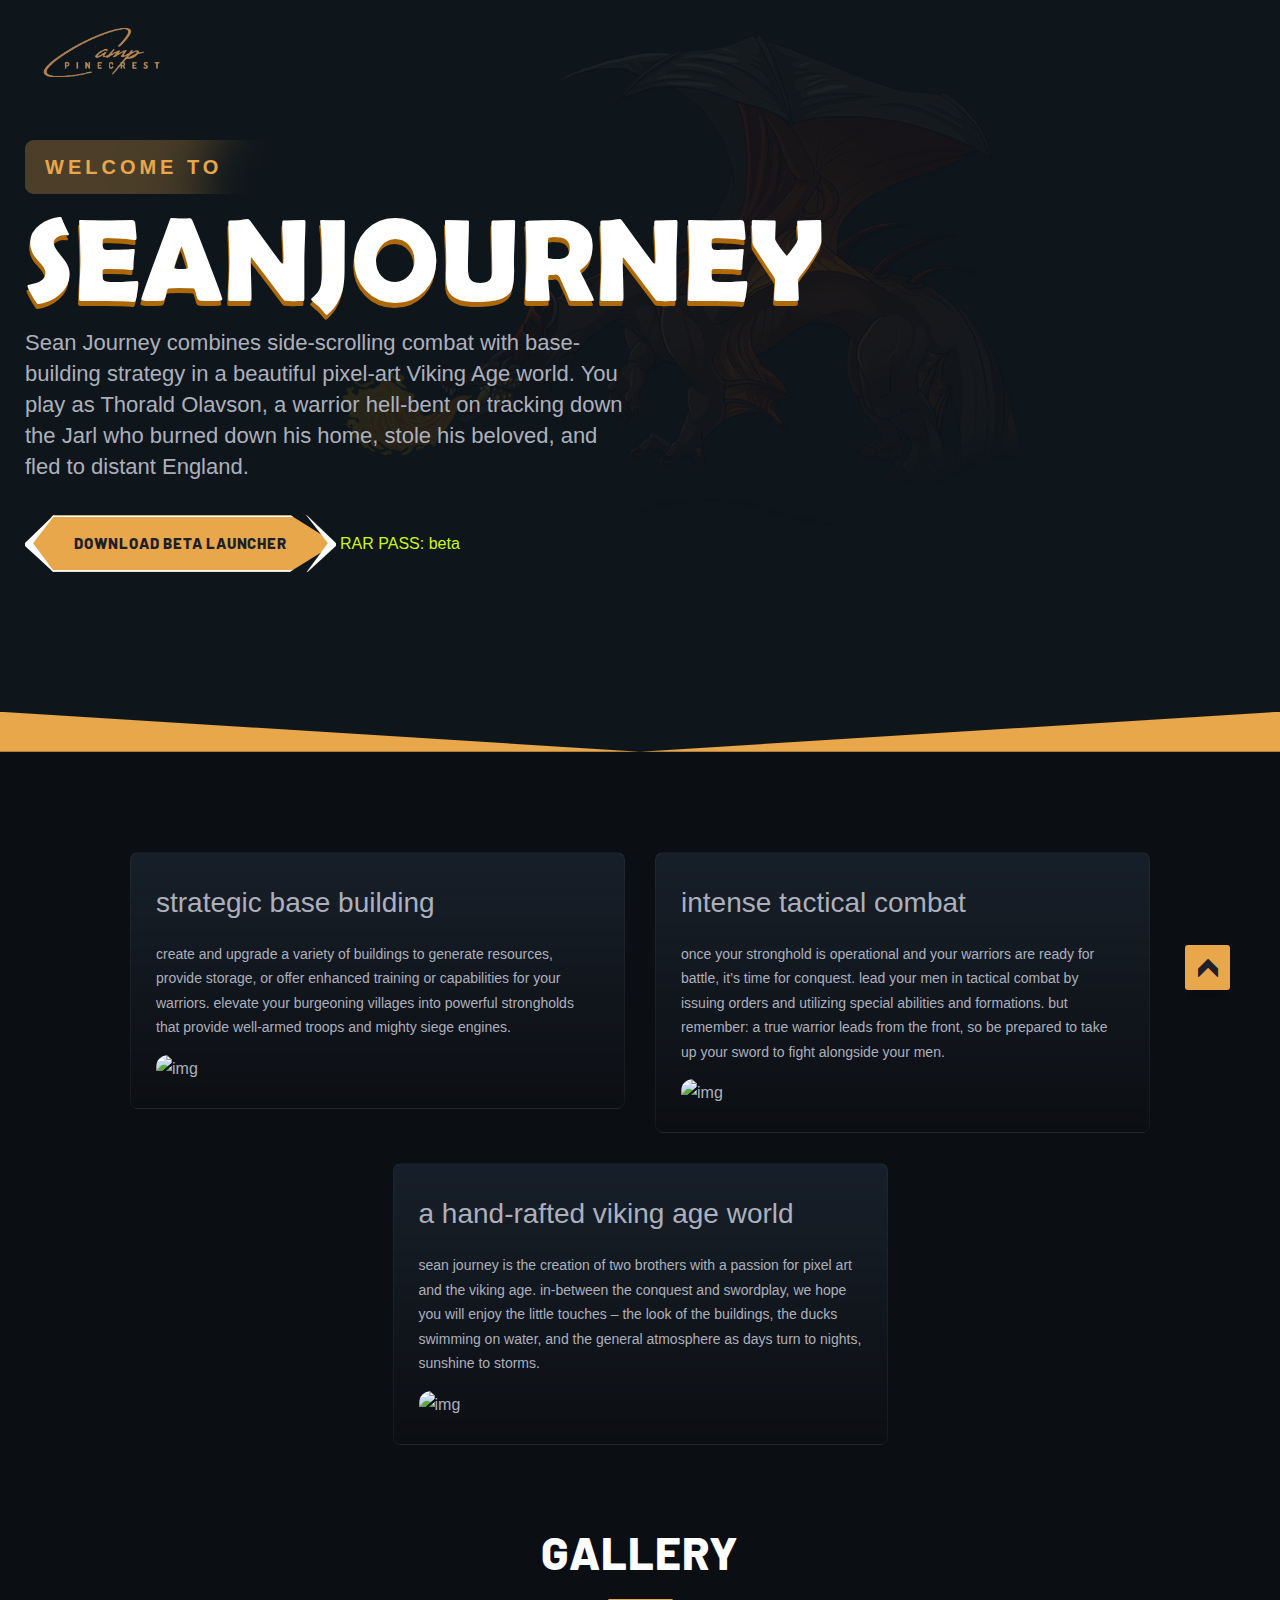
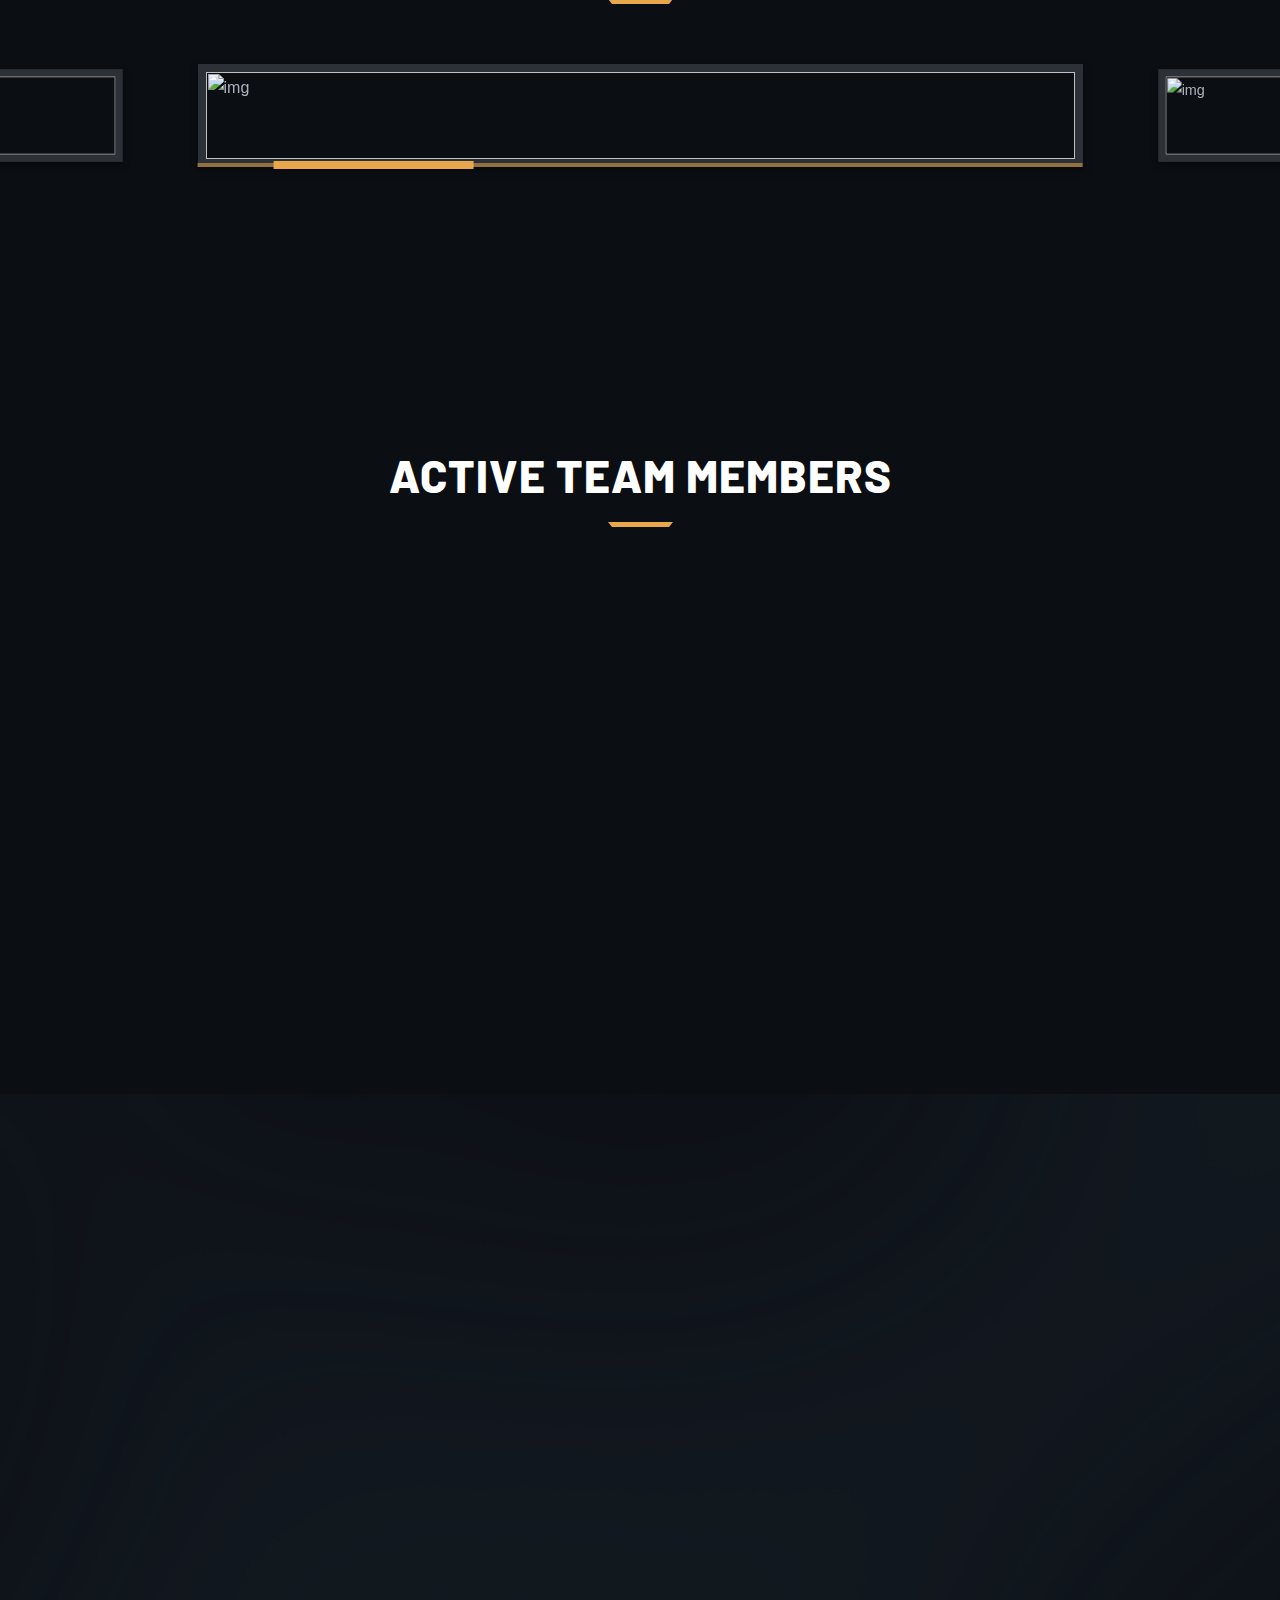
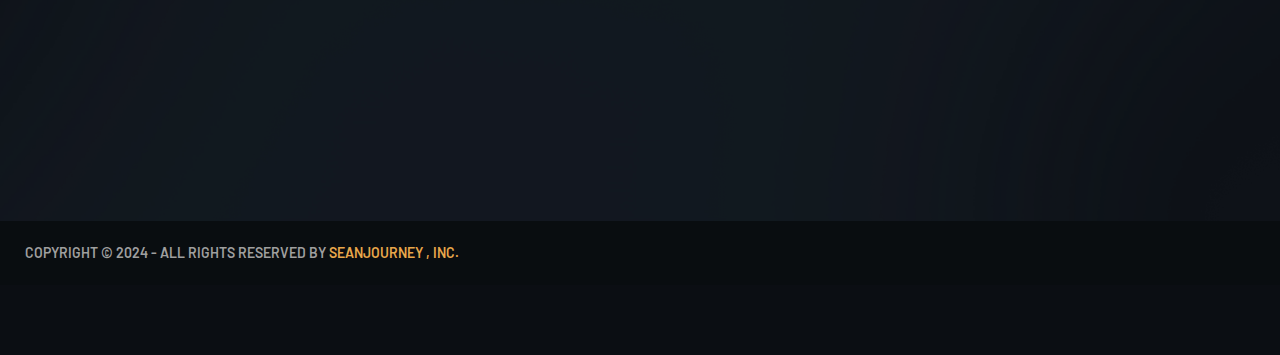
==== index-2.html @ 3b5c1d0b "Update index-2.html" ====
<!-- Mirrored from senpalia.com/ by HTTrack Website Copier/3.x [XR&CO'2014], Fri, 19 Apr 2024 17:58:12 GMT -->
<meta charset="utf-8">
    <meta http-equiv="x-ua-compatible" content="ie=edge">
    <title>Sean Journey </title>
    <meta property="og:image" content="https://media.discordapp.net/attachments/1221830041240076400/1230978790834835456/sons-of-valhalla-release-date.png?ex=66354956&is=6622d456&hm=7304d3d998c46a46ed3caa47e678cee944e09cb2fc217c3a1f360e65bcc0faf1&=&format=webp&quality=lossless&width=1094&height=615">
<meta name="description" content="Sean Journey  is an immersive action RPG with base building elements, which will test your survival and exploration skills in a fantasy open world, sprawling on islands floating in the sky.">
    <meta name="viewport" content="width=device-width, initial-scale=1">
    <link rel="shortcut icon" type="image/x-icon" href="favicon.html">

    <link rel="stylesheet" href="css/plugins.css">
    <link rel="stylesheet" href="css/main.css">

    <script src="js/tg-page-head.js"></script>

    <meta property="og:title" content="Sean Journey ">
    <meta property="og:type" content="website">
    <meta property="og:image" content="https://media.discordapp.net/attachments/1202690868822417449/1205395293449883658/imagem.png?ex=65d836d9&is=65c5c1d9&hm=83f46665ceb9e5fbcc367661b5f9cd83379ae8c37a34fc81f29681cde270ea4b&=&format=webp&quality=lossless">
    <meta property="og:description" content="Sean Journey  is an immersive action RPG with base building elements, which will test your survival and exploration skills in a fantasy open world, sprawling on islands floating in the sky.">
    <meta name="twitter:card" content="summary">
    <meta name="twitter:site" content="SeanJourney ">
    <meta name="twitter:title" content="SeanJourney ">
    <meta name="twitter:type" content="website">
    <meta name="twitter:image" content="assets/img/twitter-image.png">
    <meta name="twitter:description" content="Sean Journey  is an immersive action RPG with base building elements, which will test your survival and exploration skills in a fantasy open world, sprawling on islands floating in the sky.">
    <meta property="fb:page_id" content="794950460550057">
    <meta name="description" content="Sean Journey  is an immersive action RPG with base building elements, which will test your survival and exploration skills in a fantasy open world, sprawling on islands floating in the sky.">
    <meta name="keywords" content="Sean Journey  is an immersive">
    <link rel="shortcut icon" type="image/x-icon" href="favicon-2.html">
    <script async="" src="https://www.googletagmanager.com/gtag/js?id=UA-223921009-3"></script>
    <script>
        window.dataLayer = window.dataLayer || [];
        function gtag() { dataLayer.push(arguments); }
        gtag('js', new Date());

        gtag('config', 'UA-223921009-3');
    </script>
</head>

<body>

    <button class="scroll__top scroll-to-target" data-target="html">
        <i class="flaticon-right-arrow"></i>
    </button>

    <header>
        <div id="sticky-header" class="tg-header__area transparent-header">
            <div class="container custom-container">
                <div class="row">
                    <div class="col-12">
                                <div class="logo">
                                    <a href="index-2.html">
                                        <img src="images/logopinecrest.png" alt="Sean Journey " style="width: 150px; height: auto;">
                                    </a>
                                </div>    
                              
                            </nav>
                        </div>
                    </div>
                </div>
            </div>
        </div>
    </header>
    


    <main class="main--area">
        <section class="slider__area slider__bg" data-background="assets/img/slider/slider_bg.html">
            <div class="slider-activee">
                <div class="single-slider">
                    <div class="container custom-container">
                        <div class="row justify-content-between">
                            <div class="col-lg-6">
                                <div class="slider__content">
                                    <h6 class="sub-title wow fadeInUp" data-wow-delay=".2s">Welcome to</h6>
                                    <h2 class="title wow fadeInUp" data-wow-delay=".5s">
                                        SeanJourney
                                    </h2>
                                    <p class="fadeInUp" data-wow-delay=".8s">
                                        Sean Journey combines side-scrolling combat with base-building strategy in a beautiful pixel-art Viking Age world. You play as Thorald Olavson, a warrior hell-bent on tracking down the Jarl who burned down his home, stole his beloved, and fled to distant England.
                                    </p>
                                    <div class="slider__btn wow fadeInUp" data-wow-delay="1.2s">
                                        <a href="https://www.mediafire.com/file/uxmn9m3dvvtzofn/SeanPalia.rar/file" class="tg-btn-1" target="_blank">
                                            <span>Download Beta Launcher</span>
                                        </a>
                                         <span style="color: #cbf70b">RAR PASS: beta</span>
                                    </div>                                
                                </div>
                            </div>
                            <div class="col-xxl-6 col-xl-5 col-lg-6">
                                <div class="slider__img text-center d-none d-lg-block">
                                    <img src="images/octopus.png" data-magnetic="" alt="img" style="left:20rem; top: 0; position: absolute;opacity:10%;">
                                </div>
                            </div>
                        </div>
                    </div>
                </div>
            </div>
        </section>
    </main>
    

        <section class="octopus-item__area">
            <div class="container custom-container">

                <div class="row justify-content-center">
                    <div class="col-xxl-4 col-xl-5 col-lg-6 col-md-9">
                        <div class="octopus-item__box">
                            <div class="octopus-item__content">
                                </a>
                                <p class="text-lowercase" style="font-size: 28px;">
                                    Strategic Base Building
                                </p>
                                    <p class="text-lowercase" style="font-size: 14px;">
                                        Create and upgrade a variety of buildings to generate resources, provide storage, or offer enhanced training or capabilities for your warriors. Elevate your burgeoning villages into powerful strongholds that provide well-armed troops and mighty siege engines.

                                </p>
                                <img src="https://media.discordapp.net/attachments/1221830041240076400/1240791697428971520/ss_75bffcaa38fe6a3a90bba0d27b434c9c5b98b2be.png?ex=6647d8d1&is=66468751&hm=24b277a8bb37a07ee5e9ef3228c1214932eb4d67943ab7f8ff6cfaee23e809ce&=&format=webp&quality=lossless" alt="img" style="border-radius: 12px;">
                            </div>
                        </div>
                    </div>
                    <div class="col-xxl-4 col-xl-5 col-lg-6 col-md-9">
                        <div class="octopus-item__box">
                            <div class="octopus-item__content">
                                </a>
                                <p class="text-lowercase" style="font-size: 28px;">
                                    Intense Tactical Combat 
                                </p>
                                    <p class="text-lowercase" style="font-size: 14px;">
                                        Once your stronghold is operational and your warriors are ready for battle, it’s time for conquest. Lead your men in tactical combat by issuing orders and utilizing special abilities and formations. But remember: a true warrior leads from the front, so be prepared to take up your sword to fight alongside your men.
                                </p>
                                <img src="https://media.discordapp.net/attachments/1221830041240076400/1240791684133163159/ss_42ad04a4daf5a28a039534f73fa8296fb1b4bd7d.png?ex=6647d8ce&is=6646874e&hm=9c5ea7f24b95f99b51d84dd5e57cef756ec574d8fdfa41540a39de73cf3a44ef&format=webp&quality=lossless&width=550&height=309&" alt="img" style="border-radius: 12px;">
                            </div>
                        </div>
                    </div>
                    <div class="col-xxl-4 col-xl-5 col-lg-6 col-md-9">
                        <div class="octopus-item__box">
                            <div class="octopus-item__content">
                                </a>
                                <p class="text-lowercase" style="font-size: 28px;">
                                    A hand-rafted Viking age world
                                </p>
                                    <p class="text-lowercase" style="font-size: 14px;">
                                        Sean Journey is the creation of two brothers with a passion for pixel art and the Viking Age. In-between the conquest and swordplay, we hope you will enjoy the little touches – the look of the buildings, the ducks swimming on water, and the general atmosphere as days turn to nights, sunshine to storms.
                                </p>
                                <img src="https://media.discordapp.net/attachments/1221830041240076400/1230978790834835456/sons-of-valhalla-release-date.png?ex=66354956&is=6622d456&hm=7304d3d998c46a46ed3caa47e678cee944e09cb2fc217c3a1f360e65bcc0faf1&=&format=webp&quality=lossless&width=1094&height=615" alt="img" style="border-radius: 12px;">
                            </div>
                        </div>
                    </div>
                                </a>
                                
                            </div>
                        </div>
                    </div>
                </div>
            

        <div class="area-background" data-background="assets/img/bg/area_bg01.html">
            <section class="gallery__area fix section-pb-130 pt-50">
                <div class="row justify-content-center">
                    <div class="col-xl-6 col-lg-7 col-md-10">
                        <div class="section__title text-center mb-60">
                            <h3 class="title">Gallery</h3>
                        </div>
                    </div>
                </div>
                <div class="gallery__slider">
                    <div class="container">
                        <div class="row justify-content-center">
                            <div class="col-xl-9 col-lg-10 col-md-11">
                                <div class="swiper-container gallery-active">
                                    <div class="swiper-wrapper">
                                        <div class="swiper-slide">
                                            <div class="gallery__item">
                                                <div class="gallery__thumb">
                                                    <img src="https://media.discordapp.net/attachments/520785467470512129/1230633262666219531/2X.webp?ex=66340789&amp;is=66219289&amp;hm=a473014c4486d9c5b6fa3c72e5504a6cf795d45ae0702c62e95399aa3674e7ab&amp;=&amp;format=webp" alt="img">
                                                </div>
                                            </div>
                                        </div>
                                        <div class="swiper-slide">
                                            <div class="gallery__item">
                                                <div class="gallery__thumb">
                                                    <img src="https://media.discordapp.net/attachments/520785467470512129/1230633263018676244/2.webp?ex=66340789&amp;is=66219289&amp;hm=34c640fafa1c3497967073a177c55ba8d676cec08b710dd5414cebc4cd048472&amp;=&amp;format=webp" alt="img">
                                                </div>
                                            </div>
                                        </div>
                                        <div class="swiper-slide">
                                            <div class="gallery__item">
                                                <div class="gallery__thumb">
                                                    <img src="https://media.discordapp.net/attachments/520785467470512129/1230633263446622339/4.webp?ex=6634078a&amp;is=6621928a&amp;hm=7f25be22d7700148bcd5aabf3e9e788c72ba19da9bf08df23fae4348ccc6c739&amp;=&amp;format=webp" alt="img">
                                                </div>
                                            </div>
                                        </div>
                                        <div class="swiper-slide">
                                            <div class="gallery__item">
                                                <div class="gallery__thumb">
                                                    <img src="https://media.discordapp.net/attachments/520785467470512129/1230633264054534144/8.webp?ex=6634078a&amp;is=6621928a&amp;hm=996067517edd6bb62817dcf1f30d3c550987e173abe9d53ffcf11fb3f19328af&amp;=&amp;format=webp" alt="img">
                                                </div>
                                            </div>
                                        </div>
                                        <div class="swiper-slide">
                                            <div class="gallery__item">
                                                <div class="gallery__thumb">
                                                    <img src="https://media.discordapp.net/attachments/520785467470512129/1230633264465711176/1.webp?ex=6634078a&amp;is=6621928a&amp;hm=dcfcc241055655fff7423e340db96571bf48b7d6fdb7133a8ca2807a0467b2ea&amp;=&amp;format=webp" alt="img">
                                                </div>
                                            </div>
                                        </div>
                                        <div class="swiper-slide">
                                            <div class="gallery__item">
                                                <div class="gallery__thumb">
                                                    <img src="https://media.discordapp.net/attachments/520785467470512129/1230633265107566642/7.webp?ex=6634078a&amp;is=6621928a&amp;hm=e746acbcbc0bfc74a70943abf3fe0fd41e3031434cac6bdbcfedb1169eaf693e&amp;=&amp;format=webp" alt="img">
                                                </div>
                                            </div>
                                        </div>
                                        <div class="swiper-slide">
                                            <div class="gallery__item">
                                                <div class="gallery__thumb">
                                                    <img src="https://media.discordapp.net/attachments/520785467470512129/1230633265484927047/5.webp?ex=6634078a&amp;is=6621928a&amp;hm=f259fc1e9684c3e49392a1946ad7bb0fadd1cf0f6d897ef7863c9744ed850785&amp;=&amp;format=webp" alt="img">
                                                </div>
                                            </div>
                                        </div>
                                        <div class="swiper-slide">
                                            <div class="gallery__item">
                                                <div class="gallery__thumb">
                                                    <img src="https://media.discordapp.net/attachments/520785467470512129/1230633265921261732/6.webp?ex=6634078a&amp;is=6621928a&amp;hm=4f9761c3a1916875b0b35163491a767af6bc28a8078d25c51b28e9e6534a7889&amp;=&amp;format=webp" alt="img">
                                                </div>
                                            </div>
                                        </div>

                                    </div>
                                    <div class="swiper-scrollbar"></div>
                                </div>
                            </div>
                        </div>
                    </div>
                </div>
            </section>

        </div>
        <section class="team__area team-bg section-pt-130 section-pb-100" data-background="assets/img/bg/team_bg.html">
            <div class="container">
                <div class="row justify-content-center">
                    <div class="col-xl-6 col-lg-7 col-md-10">
                        <div class="section__title text-center mb-60">
                            <span class="sub-title tg__animate-text">our team member</span>
                            <h3 class="title">ACTIVE TEAM MEMBERS</h3>
                        </div>
                    </div>
                </div>
                <div class="row justify-content-center">
                    <div class="col-xl-3 col-lg-4 col-sm-6 wow fadeInUp" data-wow-delay=".6s">
                        <div class="team__item">
                            <div class="team__thumb">
                                <img src="images/team01.jpg" alt="img">
                            </div>
                            <div class="team__content">
                                <h4 class="name">Brooke</h4>
                                <span class="designation">Head Administrator</span>
                            </div>
                        </div>
                    </div>
                    <div class="col-xl-3 col-lg-4 col-sm-6 wow fadeInUp" data-wow-delay=".6s">
                        <div class="team__item">
                            <div class="team__thumb">
                                <img src="images/team04.jpg" alt="img">
                            </div>
                            <div class="team__content">
                                <h4 class="name">Sara</h4>
                                <span class="designation">Administrator</span>
                            </div>
                        </div>
                    </div>
                    <div class="col-xl-3 col-lg-4 col-sm-6 wow fadeInUp" data-wow-delay=".6s">
                        <div class="team__item">
                            <div class="team__thumb">
                                <img src="images/team03.jpg" alt="img">
                            </div>
                            <div class="team__content">
                                <h4 class="name">Mark</h4>
                                <span class="designation">Developer</span>
                            </div>
                        </div>
                    </div>
                    <div class="col-xl-3 col-lg-4 col-sm-6 wow fadeInUp" data-wow-delay=".6s">
                        <div class="team__item">
                            <div class="team__thumb">
                                <img src="images/team02.jpg" alt="img">
                            </div>
                            <div class="team__content">
                                <h4 class="name">Waxy</h4>
                                <span class="designation">Community Manager</span>
                            </div>
                        </div>
                    </div>
                </div>
            </div>
        </section>

        <section class="video__area video-bg tg-jarallax" data-background="assets/img/gallery/gallery01.html">
            <div class="container">
                <div class="row justify-content-center">
                    <div class="col-xl-6 col-lg-8 col-md-11">
                        <div class="video__content text-center">
                            <iframe src="https://streamable.com/e/laic19" title="YouTube video player" frameborder="0" allow="accelerometer; autoplay; clipboard-write; encrypted-media; gyroscope; picture-in-picture" allowfullscreen="" width="150%" height="515">
                            </iframe>
                        </div>
                    </div>
                </div>
            </div>
        </section>
    </main>


    <footer class="footer-style-one">
        <div class="copyright__wrap">
            <div class="container">
                <div class="row align-items-center">
                    <div class="col-md-7">
                        <div class="copyright__text">
                            <p>Copyright © 2024 - All Rights Reserved By <span>SeanJourney , Inc.</span></p>
                        </div>
                    </div>
                    <div class="col-md-5">
                        <div class="copyright__card text-center text-md-end">
                        </div>
                    </div>
                </div>
            </div>
        </div>
    </footer>

    <script src="js/jquery-3.6.0.min.js"></script>
    <script src="js/plugins.js"></script>
    <script src="js/ajax-form.js"></script>
    <script src="js/main.js"></script>

</body>


<!-- Mirrored from senpalia.com/ by HTTrack Website Copier/3.x [XR&CO'2014], Fri, 19 Apr 2024 17:58:21 GMT -->
</html>
---- css/plugins.css ----
@charset "UTF-8";:root{--bs-blue:#0d6efd;--bs-indigo:#6610f2;--bs-purple:#6f42c1;--bs-pink:#d63384;--bs-red:#dc3545;--bs-orange:#fd7e14;--bs-yellow:#ffc107;--bs-green:#e8a74b;--bs-teal:#e8a74b;--bs-cyan:#0dcaf0;--bs-white:#fff;--bs-gray:#6c757d;--bs-gray-dark:#343a40;--bs-gray-100:#f8f9fa;--bs-gray-200:#e9ecef;--bs-gray-300:#dee2e6;--bs-gray-400:#ced4da;--bs-gray-500:#adb5bd;--bs-gray-600:#6c757d;--bs-gray-700:#495057;--bs-gray-800:#343a40;--bs-gray-900:#212529;--bs-primary:#0d6efd;--bs-secondary:#6c757d;--bs-success:#e8a74b;--bs-info:#0dcaf0;--bs-warning:#ffc107;--bs-danger:#dc3545;--bs-light:#f8f9fa;--bs-dark:#212529;--bs-primary-rgb:13,110,253;--bs-secondary-rgb:108,117,125;--bs-success-rgb:25,135,84;--bs-info-rgb:13,202,240;--bs-warning-rgb:255,193,7;--bs-danger-rgb:220,53,69;--bs-light-rgb:248,249,250;--bs-dark-rgb:33,37,41;--bs-white-rgb:255,255,255;--bs-black-rgb:0,0,0;--bs-body-color-rgb:33,37,41;--bs-body-bg-rgb:255,255,255;--bs-font-sans-serif:system-ui,-apple-system,"Segoe UI",Roboto,"Helvetica Neue",Arial,"Noto Sans","Liberation Sans",sans-serif,"Apple Color Emoji","Segoe UI Emoji","Segoe UI Symbol","Noto Color Emoji";--bs-font-monospace:SFMono-Regular,Menlo,Monaco,Consolas,"Liberation Mono","Courier New",monospace;--bs-gradient:linear-gradient(180deg, rgba(255, 255, 255, 0.15), rgba(255, 255, 255, 0));--bs-body-font-family:var(--bs-font-sans-serif);--bs-body-font-size:1rem;--bs-body-font-weight:400;--bs-body-line-height:1.5;--bs-body-color:#212529;--bs-body-bg:#fff}*,::after,::before{box-sizing:border-box}@media (prefers-reduced-motion:no-preference){:root{scroll-behavior:smooth}}body{margin:0;font-family:var(--bs-body-font-family);font-size:var(--bs-body-font-size);font-weight:var(--bs-body-font-weight);line-height:var(--bs-body-line-height);color:var(--bs-body-color);text-align:var(--bs-body-text-align);background-color:var(--bs-body-bg);-webkit-text-size-adjust:100%;-webkit-tap-highlight-color:transparent}hr{margin:1rem 0;color:inherit;background-color:currentColor;border:0;opacity:.25}hr:not([size]){height:1px}.h1,.h2,.h3,.h4,.h5,.h6,h1,h2,h3,h4,h5,h6{margin-top:0;margin-bottom:.5rem;font-weight:500;line-height:1.2}.h1,h1{font-size:calc(1.375rem + 1.5vw)}@media (min-width:1200px){.h1,h1{font-size:2.5rem}}.h2,h2{font-size:calc(1.325rem + .9vw)}@media (min-width:1200px){.h2,h2{font-size:2rem}}.h3,h3{font-size:calc(1.3rem + .6vw)}@media (min-width:1200px){.h3,h3{font-size:1.75rem}}.h4,h4{font-size:calc(1.275rem + .3vw)}@media (min-width:1200px){.h4,h4{font-size:1.5rem}}.h5,h5{font-size:1.25rem}.h6,h6{font-size:1rem}p{margin-top:0;margin-bottom:1rem}abbr[data-bs-original-title],abbr[title]{-webkit-text-decoration:underline dotted;text-decoration:underline dotted;cursor:help;-webkit-text-decoration-skip-ink:none;text-decoration-skip-ink:none}address{margin-bottom:1rem;font-style:normal;line-height:inherit}ol,ul{padding-left:2rem}dl,ol,ul{margin-top:0;margin-bottom:1rem}ol ol,ol ul,ul ol,ul ul{margin-bottom:0}dt{font-weight:700}dd{margin-bottom:.5rem;margin-left:0}blockquote{margin:0 0 1rem}b,strong{font-weight:bolder}.small,small{font-size:.875em}.mark,mark{padding:.2em;background-color:#fcf8e3}sub,sup{position:relative;font-size:.75em;line-height:0;vertical-align:baseline}sub{bottom:-.25em}sup{top:-.5em}a{color:#0d6efd;text-decoration:underline}a:hover{color:#0a58ca}a:not([href]):not([class]),a:not([href]):not([class]):hover{color:inherit;text-decoration:none}code,kbd,pre,samp{font-family:var(--bs-font-monospace);font-size:1em;direction:ltr;unicode-bidi:bidi-override}pre{display:block;margin-top:0;margin-bottom:1rem;overflow:auto;font-size:.875em}pre code{font-size:inherit;color:inherit;word-break:normal}code{font-size:.875em;color:#d63384;word-wrap:break-word}a>code{color:inherit}kbd{padding:.2rem .4rem;font-size:.875em;color:#fff;background-color:#212529;border-radius:.2rem}kbd kbd{padding:0;font-size:1em;font-weight:700}figure{margin:0 0 1rem}img,svg{vertical-align:middle}table{caption-side:bottom;border-collapse:collapse}caption{padding-top:.5rem;padding-bottom:.5rem;color:#6c757d;text-align:left}th{text-align:inherit;text-align:-webkit-match-parent}tbody,td,tfoot,th,thead,tr{border-color:inherit;border-style:solid;border-width:0}label{display:inline-block}button{border-radius:0}button:focus:not(:focus-visible){outline:0}button,input,optgroup,select,textarea{margin:0;font-family:inherit;font-size:inherit;line-height:inherit}button,select{text-transform:none}[role=button]{cursor:pointer}select{word-wrap:normal}select:disabled{opacity:1}[list]::-webkit-calendar-picker-indicator{display:none}[type=button],[type=reset],[type=submit],button{-webkit-appearance:button}[type=button]:not(:disabled),[type=reset]:not(:disabled),[type=submit]:not(:disabled),button:not(:disabled){cursor:pointer}::-moz-focus-inner{padding:0;border-style:none}textarea{resize:vertical}fieldset{min-width:0;padding:0;margin:0;border:0}legend{float:left;width:100%;padding:0;margin-bottom:.5rem;font-size:calc(1.275rem + .3vw);line-height:inherit}@media (min-width:1200px){legend{font-size:1.5rem}}legend+*{clear:left}::-webkit-datetime-edit-day-field,::-webkit-datetime-edit-fields-wrapper,::-webkit-datetime-edit-hour-field,::-webkit-datetime-edit-minute,::-webkit-datetime-edit-month-field,::-webkit-datetime-edit-text,::-webkit-datetime-edit-year-field{padding:0}::-webkit-inner-spin-button{height:auto}[type=search]{outline-offset:-2px;-webkit-appearance:textfield}::-webkit-search-decoration{-webkit-appearance:none}::-webkit-color-swatch-wrapper{padding:0}::-webkit-file-upload-button{font:inherit}::file-selector-button{font:inherit}::-webkit-file-upload-button{font:inherit;-webkit-appearance:button}output{display:inline-block}iframe{border:0}summary{display:list-item;cursor:pointer}progress{vertical-align:baseline}[hidden]{display:none!important}.lead{font-size:1.25rem;font-weight:300}.display-1{font-size:calc(1.625rem + 4.5vw);font-weight:300;line-height:1.2}@media (min-width:1200px){.display-1{font-size:5rem}}.display-2{font-size:calc(1.575rem + 3.9vw);font-weight:300;line-height:1.2}@media (min-width:1200px){.display-2{font-size:4.5rem}}.display-3{font-size:calc(1.525rem + 3.3vw);font-weight:300;line-height:1.2}@media (min-width:1200px){.display-3{font-size:4rem}}.display-4{font-size:calc(1.475rem + 2.7vw);font-weight:300;line-height:1.2}@media (min-width:1200px){.display-4{font-size:3.5rem}}.display-5{font-size:calc(1.425rem + 2.1vw);font-weight:300;line-height:1.2}@media (min-width:1200px){.display-5{font-size:3rem}}.display-6{font-size:calc(1.375rem + 1.5vw);font-weight:300;line-height:1.2}@media (min-width:1200px){.display-6{font-size:2.5rem}}.list-unstyled{padding-left:0;list-style:none}.list-inline{padding-left:0;list-style:none}.list-inline-item{display:inline-block}.list-inline-item:not(:last-child){margin-right:.5rem}.initialism{font-size:.875em;text-transform:uppercase}.blockquote{margin-bottom:1rem;font-size:1.25rem}.blockquote>:last-child{margin-bottom:0}.blockquote-footer{margin-top:-1rem;margin-bottom:1rem;font-size:.875em;color:#6c757d}.blockquote-footer::before{content:"— "}.img-fluid{max-width:100%;height:auto}.img-thumbnail{padding:.25rem;background-color:#fff;border:1px solid #dee2e6;border-radius:.25rem;max-width:100%;height:auto}.figure{display:inline-block}.figure-img{margin-bottom:.5rem;line-height:1}.figure-caption{font-size:.875em;color:#6c757d}.container,.container-fluid,.container-lg,.container-md,.container-sm,.container-xl,.container-xxl{width:100%;padding-right:var(--bs-gutter-x,.75rem);padding-left:var(--bs-gutter-x,.75rem);margin-right:auto;margin-left:auto}@media (min-width:576px){.container,.container-sm{max-width:540px}}@media (min-width:768px){.container,.container-md,.container-sm{max-width:720px}}@media (min-width:992px){.container,.container-lg,.container-md,.container-sm{max-width:960px}}@media (min-width:1200px){.container,.container-lg,.container-md,.container-sm,.container-xl{max-width:1140px}}@media (min-width:1400px){.container,.container-lg,.container-md,.container-sm,.container-xl,.container-xxl{max-width:1300px}}.row{--bs-gutter-x:1.5rem;--bs-gutter-y:0;display:flex;flex-wrap:wrap;margin-top:calc(-1 * var(--bs-gutter-y));margin-right:calc(-.5 * var(--bs-gutter-x));margin-left:calc(-.5 * var(--bs-gutter-x))}.row>*{flex-shrink:0;width:100%;max-width:100%;padding-right:calc(var(--bs-gutter-x) * .5);padding-left:calc(var(--bs-gutter-x) * .5);margin-top:var(--bs-gutter-y)}.col{flex:1 0 0%}.row-cols-auto>*{flex:0 0 auto;width:auto}.row-cols-1>*{flex:0 0 auto;width:100%}.row-cols-2>*{flex:0 0 auto;width:50%}.row-cols-3>*{flex:0 0 auto;width:33.3333333333%}.row-cols-4>*{flex:0 0 auto;width:25%}.row-cols-5>*{flex:0 0 auto;width:20%}.row-cols-6>*{flex:0 0 auto;width:16.6666666667%}.col-auto{flex:0 0 auto;width:auto}.col-1{flex:0 0 auto;width:8.33333333%}.col-2{flex:0 0 auto;width:16.66666667%}.col-3{flex:0 0 auto;width:25%}.col-4{flex:0 0 auto;width:33.33333333%}.col-5{flex:0 0 auto;width:41.66666667%}.col-6{flex:0 0 auto;width:50%}.col-7{flex:0 0 auto;width:58.33333333%}.col-8{flex:0 0 auto;width:66.66666667%}.col-9{flex:0 0 auto;width:75%}.col-10{flex:0 0 auto;width:83.33333333%}.col-11{flex:0 0 auto;width:91.66666667%}.col-12{flex:0 0 auto;width:100%}.offset-1{margin-left:8.33333333%}.offset-2{margin-left:16.66666667%}.offset-3{margin-left:25%}.offset-4{margin-left:33.33333333%}.offset-5{margin-left:41.66666667%}.offset-6{margin-left:50%}.offset-7{margin-left:58.33333333%}.offset-8{margin-left:66.66666667%}.offset-9{margin-left:75%}.offset-10{margin-left:83.33333333%}.offset-11{margin-left:91.66666667%}.g-0,.gx-0{--bs-gutter-x:0}.g-0,.gy-0{--bs-gutter-y:0}.g-1,.gx-1{--bs-gutter-x:0.25rem}.g-1,.gy-1{--bs-gutter-y:0.25rem}.g-2,.gx-2{--bs-gutter-x:0.5rem}.g-2,.gy-2{--bs-gutter-y:0.5rem}.g-3,.gx-3{--bs-gutter-x:1rem}.g-3,.gy-3{--bs-gutter-y:1rem}.g-4,.gx-4{--bs-gutter-x:1.5rem}.g-4,.gy-4{--bs-gutter-y:1.5rem}.g-5,.gx-5{--bs-gutter-x:3rem}.g-5,.gy-5{--bs-gutter-y:3rem}@media (min-width:576px){.col-sm{flex:1 0 0%}.row-cols-sm-auto>*{flex:0 0 auto;width:auto}.row-cols-sm-1>*{flex:0 0 auto;width:100%}.row-cols-sm-2>*{flex:0 0 auto;width:50%}.row-cols-sm-3>*{flex:0 0 auto;width:33.3333333333%}.row-cols-sm-4>*{flex:0 0 auto;width:25%}.row-cols-sm-5>*{flex:0 0 auto;width:20%}.row-cols-sm-6>*{flex:0 0 auto;width:16.6666666667%}.col-sm-auto{flex:0 0 auto;width:auto}.col-sm-1{flex:0 0 auto;width:8.33333333%}.col-sm-2{flex:0 0 auto;width:16.66666667%}.col-sm-3{flex:0 0 auto;width:25%}.col-sm-4{flex:0 0 auto;width:33.33333333%}.col-sm-5{flex:0 0 auto;width:41.66666667%}.col-sm-6{flex:0 0 auto;width:50%}.col-sm-7{flex:0 0 auto;width:58.33333333%}.col-sm-8{flex:0 0 auto;width:66.66666667%}.col-sm-9{flex:0 0 auto;width:75%}.col-sm-10{flex:0 0 auto;width:83.33333333%}.col-sm-11{flex:0 0 auto;width:91.66666667%}.col-sm-12{flex:0 0 auto;width:100%}.offset-sm-0{margin-left:0}.offset-sm-1{margin-left:8.33333333%}.offset-sm-2{margin-left:16.66666667%}.offset-sm-3{margin-left:25%}.offset-sm-4{margin-left:33.33333333%}.offset-sm-5{margin-left:41.66666667%}.offset-sm-6{margin-left:50%}.offset-sm-7{margin-left:58.33333333%}.offset-sm-8{margin-left:66.66666667%}.offset-sm-9{margin-left:75%}.offset-sm-10{margin-left:83.33333333%}.offset-sm-11{margin-left:91.66666667%}.g-sm-0,.gx-sm-0{--bs-gutter-x:0}.g-sm-0,.gy-sm-0{--bs-gutter-y:0}.g-sm-1,.gx-sm-1{--bs-gutter-x:0.25rem}.g-sm-1,.gy-sm-1{--bs-gutter-y:0.25rem}.g-sm-2,.gx-sm-2{--bs-gutter-x:0.5rem}.g-sm-2,.gy-sm-2{--bs-gutter-y:0.5rem}.g-sm-3,.gx-sm-3{--bs-gutter-x:1rem}.g-sm-3,.gy-sm-3{--bs-gutter-y:1rem}.g-sm-4,.gx-sm-4{--bs-gutter-x:1.5rem}.g-sm-4,.gy-sm-4{--bs-gutter-y:1.5rem}.g-sm-5,.gx-sm-5{--bs-gutter-x:3rem}.g-sm-5,.gy-sm-5{--bs-gutter-y:3rem}}@media (min-width:768px){.col-md{flex:1 0 0%}.row-cols-md-auto>*{flex:0 0 auto;width:auto}.row-cols-md-1>*{flex:0 0 auto;width:100%}.row-cols-md-2>*{flex:0 0 auto;width:50%}.row-cols-md-3>*{flex:0 0 auto;width:33.3333333333%}.row-cols-md-4>*{flex:0 0 auto;width:25%}.row-cols-md-5>*{flex:0 0 auto;width:20%}.row-cols-md-6>*{flex:0 0 auto;width:16.6666666667%}.col-md-auto{flex:0 0 auto;width:auto}.col-md-1{flex:0 0 auto;width:8.33333333%}.col-md-2{flex:0 0 auto;width:16.66666667%}.col-md-3{flex:0 0 auto;width:25%}.col-md-4{flex:0 0 auto;width:33.33333333%}.col-md-5{flex:0 0 auto;width:41.66666667%}.col-md-6{flex:0 0 auto;width:50%}.col-md-7{flex:0 0 auto;width:58.33333333%}.col-md-8{flex:0 0 auto;width:66.66666667%}.col-md-9{flex:0 0 auto;width:75%}.col-md-10{flex:0 0 auto;width:83.33333333%}.col-md-11{flex:0 0 auto;width:91.66666667%}.col-md-12{flex:0 0 auto;width:100%}.offset-md-0{margin-left:0}.offset-md-1{margin-left:8.33333333%}.offset-md-2{margin-left:16.66666667%}.offset-md-3{margin-left:25%}.offset-md-4{margin-left:33.33333333%}.offset-md-5{margin-left:41.66666667%}.offset-md-6{margin-left:50%}.offset-md-7{margin-left:58.33333333%}.offset-md-8{margin-left:66.66666667%}.offset-md-9{margin-left:75%}.offset-md-10{margin-left:83.33333333%}.offset-md-11{margin-left:91.66666667%}.g-md-0,.gx-md-0{--bs-gutter-x:0}.g-md-0,.gy-md-0{--bs-gutter-y:0}.g-md-1,.gx-md-1{--bs-gutter-x:0.25rem}.g-md-1,.gy-md-1{--bs-gutter-y:0.25rem}.g-md-2,.gx-md-2{--bs-gutter-x:0.5rem}.g-md-2,.gy-md-2{--bs-gutter-y:0.5rem}.g-md-3,.gx-md-3{--bs-gutter-x:1rem}.g-md-3,.gy-md-3{--bs-gutter-y:1rem}.g-md-4,.gx-md-4{--bs-gutter-x:1.5rem}.g-md-4,.gy-md-4{--bs-gutter-y:1.5rem}.g-md-5,.gx-md-5{--bs-gutter-x:3rem}.g-md-5,.gy-md-5{--bs-gutter-y:3rem}}@media (min-width:992px){.col-lg{flex:1 0 0%}.row-cols-lg-auto>*{flex:0 0 auto;width:auto}.row-cols-lg-1>*{flex:0 0 auto;width:100%}.row-cols-lg-2>*{flex:0 0 auto;width:50%}.row-cols-lg-3>*{flex:0 0 auto;width:33.3333333333%}.row-cols-lg-4>*{flex:0 0 auto;width:25%}.row-cols-lg-5>*{flex:0 0 auto;width:20%}.row-cols-lg-6>*{flex:0 0 auto;width:16.6666666667%}.col-lg-auto{flex:0 0 auto;width:auto}.col-lg-1{flex:0 0 auto;width:8.33333333%}.col-lg-2{flex:0 0 auto;width:16.66666667%}.col-lg-3{flex:0 0 auto;width:25%}.col-lg-4{flex:0 0 auto;width:33.33333333%}.col-lg-5{flex:0 0 auto;width:41.66666667%}.col-lg-6{flex:0 0 auto;width:50%}.col-lg-7{flex:0 0 auto;width:58.33333333%}.col-lg-8{flex:0 0 auto;width:66.66666667%}.col-lg-9{flex:0 0 auto;width:75%}.col-lg-10{flex:0 0 auto;width:83.33333333%}.col-lg-11{flex:0 0 auto;width:91.66666667%}.col-lg-12{flex:0 0 auto;width:100%}.offset-lg-0{margin-left:0}.offset-lg-1{margin-left:8.33333333%}.offset-lg-2{margin-left:16.66666667%}.offset-lg-3{margin-left:25%}.offset-lg-4{margin-left:33.33333333%}.offset-lg-5{margin-left:41.66666667%}.offset-lg-6{margin-left:50%}.offset-lg-7{margin-left:58.33333333%}.offset-lg-8{margin-left:66.66666667%}.offset-lg-9{margin-left:75%}.offset-lg-10{margin-left:83.33333333%}.offset-lg-11{margin-left:91.66666667%}.g-lg-0,.gx-lg-0{--bs-gutter-x:0}.g-lg-0,.gy-lg-0{--bs-gutter-y:0}.g-lg-1,.gx-lg-1{--bs-gutter-x:0.25rem}.g-lg-1,.gy-lg-1{--bs-gutter-y:0.25rem}.g-lg-2,.gx-lg-2{--bs-gutter-x:0.5rem}.g-lg-2,.gy-lg-2{--bs-gutter-y:0.5rem}.g-lg-3,.gx-lg-3{--bs-gutter-x:1rem}.g-lg-3,.gy-lg-3{--bs-gutter-y:1rem}.g-lg-4,.gx-lg-4{--bs-gutter-x:1.5rem}.g-lg-4,.gy-lg-4{--bs-gutter-y:1.5rem}.g-lg-5,.gx-lg-5{--bs-gutter-x:3rem}.g-lg-5,.gy-lg-5{--bs-gutter-y:3rem}}@media (min-width:1200px){.col-xl{flex:1 0 0%}.row-cols-xl-auto>*{flex:0 0 auto;width:auto}.row-cols-xl-1>*{flex:0 0 auto;width:100%}.row-cols-xl-2>*{flex:0 0 auto;width:50%}.row-cols-xl-3>*{flex:0 0 auto;width:33.3333333333%}.row-cols-xl-4>*{flex:0 0 auto;width:25%}.row-cols-xl-5>*{flex:0 0 auto;width:20%}.row-cols-xl-6>*{flex:0 0 auto;width:16.6666666667%}.col-xl-auto{flex:0 0 auto;width:auto}.col-xl-1{flex:0 0 auto;width:8.33333333%}.col-xl-2{flex:0 0 auto;width:16.66666667%}.col-xl-3{flex:0 0 auto;width:25%}.col-xl-4{flex:0 0 auto;width:33.33333333%}.col-xl-5{flex:0 0 auto;width:41.66666667%}.col-xl-6{flex:0 0 auto;width:50%}.col-xl-7{flex:0 0 auto;width:58.33333333%}.col-xl-8{flex:0 0 auto;width:66.66666667%}.col-xl-9{flex:0 0 auto;width:75%}.col-xl-10{flex:0 0 auto;width:83.33333333%}.col-xl-11{flex:0 0 auto;width:91.66666667%}.col-xl-12{flex:0 0 auto;width:100%}.offset-xl-0{margin-left:0}.offset-xl-1{margin-left:8.33333333%}.offset-xl-2{margin-left:16.66666667%}.offset-xl-3{margin-left:25%}.offset-xl-4{margin-left:33.33333333%}.offset-xl-5{margin-left:41.66666667%}.offset-xl-6{margin-left:50%}.offset-xl-7{margin-left:58.33333333%}.offset-xl-8{margin-left:66.66666667%}.offset-xl-9{margin-left:75%}.offset-xl-10{margin-left:83.33333333%}.offset-xl-11{margin-left:91.66666667%}.g-xl-0,.gx-xl-0{--bs-gutter-x:0}.g-xl-0,.gy-xl-0{--bs-gutter-y:0}.g-xl-1,.gx-xl-1{--bs-gutter-x:0.25rem}.g-xl-1,.gy-xl-1{--bs-gutter-y:0.25rem}.g-xl-2,.gx-xl-2{--bs-gutter-x:0.5rem}.g-xl-2,.gy-xl-2{--bs-gutter-y:0.5rem}.g-xl-3,.gx-xl-3{--bs-gutter-x:1rem}.g-xl-3,.gy-xl-3{--bs-gutter-y:1rem}.g-xl-4,.gx-xl-4{--bs-gutter-x:1.5rem}.g-xl-4,.gy-xl-4{--bs-gutter-y:1.5rem}.g-xl-5,.gx-xl-5{--bs-gutter-x:3rem}.g-xl-5,.gy-xl-5{--bs-gutter-y:3rem}}@media (min-width:1400px){.col-xxl{flex:1 0 0%}.row-cols-xxl-auto>*{flex:0 0 auto;width:auto}.row-cols-xxl-1>*{flex:0 0 auto;width:100%}.row-cols-xxl-2>*{flex:0 0 auto;width:50%}.row-cols-xxl-3>*{flex:0 0 auto;width:33.3333333333%}.row-cols-xxl-4>*{flex:0 0 auto;width:25%}.row-cols-xxl-5>*{flex:0 0 auto;width:20%}.row-cols-xxl-6>*{flex:0 0 auto;width:16.6666666667%}.col-xxl-auto{flex:0 0 auto;width:auto}.col-xxl-1{flex:0 0 auto;width:8.33333333%}.col-xxl-2{flex:0 0 auto;width:16.66666667%}.col-xxl-3{flex:0 0 auto;width:25%}.col-xxl-4{flex:0 0 auto;width:33.33333333%}.col-xxl-5{flex:0 0 auto;width:41.66666667%}.col-xxl-6{flex:0 0 auto;width:50%}.col-xxl-7{flex:0 0 auto;width:58.33333333%}.col-xxl-8{flex:0 0 auto;width:66.66666667%}.col-xxl-9{flex:0 0 auto;width:75%}.col-xxl-10{flex:0 0 auto;width:83.33333333%}.col-xxl-11{flex:0 0 auto;width:91.66666667%}.col-xxl-12{flex:0 0 auto;width:100%}.offset-xxl-0{margin-left:0}.offset-xxl-1{margin-left:8.33333333%}.offset-xxl-2{margin-left:16.66666667%}.offset-xxl-3{margin-left:25%}.offset-xxl-4{margin-left:33.33333333%}.offset-xxl-5{margin-left:41.66666667%}.offset-xxl-6{margin-left:50%}.offset-xxl-7{margin-left:58.33333333%}.offset-xxl-8{margin-left:66.66666667%}.offset-xxl-9{margin-left:75%}.offset-xxl-10{margin-left:83.33333333%}.offset-xxl-11{margin-left:91.66666667%}.g-xxl-0,.gx-xxl-0{--bs-gutter-x:0}.g-xxl-0,.gy-xxl-0{--bs-gutter-y:0}.g-xxl-1,.gx-xxl-1{--bs-gutter-x:0.25rem}.g-xxl-1,.gy-xxl-1{--bs-gutter-y:0.25rem}.g-xxl-2,.gx-xxl-2{--bs-gutter-x:0.5rem}.g-xxl-2,.gy-xxl-2{--bs-gutter-y:0.5rem}.g-xxl-3,.gx-xxl-3{--bs-gutter-x:1rem}.g-xxl-3,.gy-xxl-3{--bs-gutter-y:1rem}.g-xxl-4,.gx-xxl-4{--bs-gutter-x:1.5rem}.g-xxl-4,.gy-xxl-4{--bs-gutter-y:1.5rem}.g-xxl-5,.gx-xxl-5{--bs-gutter-x:3rem}.g-xxl-5,.gy-xxl-5{--bs-gutter-y:3rem}}.table{--bs-table-bg:transparent;--bs-table-accent-bg:transparent;--bs-table-striped-color:#212529;--bs-table-striped-bg:rgba(0, 0, 0, 0.05);--bs-table-active-color:#212529;--bs-table-active-bg:rgba(0, 0, 0, 0.1);--bs-table-hover-color:#212529;--bs-table-hover-bg:rgba(0, 0, 0, 0.075);width:100%;margin-bottom:1rem;color:#212529;vertical-align:top;border-color:#dee2e6}.table>:not(caption)>*>*{padding:.5rem .5rem;background-color:var(--bs-table-bg);border-bottom-width:1px;box-shadow:inset 0 0 0 9999px var(--bs-table-accent-bg)}.table>tbody{vertical-align:inherit}.table>thead{vertical-align:bottom}.table>:not(:first-child){border-top:2px solid currentColor}.caption-top{caption-side:top}.table-sm>:not(caption)>*>*{padding:.25rem .25rem}.table-bordered>:not(caption)>*{border-width:1px 0}.table-bordered>:not(caption)>*>*{border-width:0 1px}.table-borderless>:not(caption)>*>*{border-bottom-width:0}.table-borderless>:not(:first-child){border-top-width:0}.table-striped>tbody>tr:nth-of-type(odd)>*{--bs-table-accent-bg:var(--bs-table-striped-bg);color:var(--bs-table-striped-color)}.table-active{--bs-table-accent-bg:var(--bs-table-active-bg);color:var(--bs-table-active-color)}.table-hover>tbody>tr:hover>*{--bs-table-accent-bg:var(--bs-table-hover-bg);color:var(--bs-table-hover-color)}.table-primary{--bs-table-bg:#cfe2ff;--bs-table-striped-bg:#c5d7f2;--bs-table-striped-color:#000;--bs-table-active-bg:#bacbe6;--bs-table-active-color:#000;--bs-table-hover-bg:#bfd1ec;--bs-table-hover-color:#000;color:#000;border-color:#bacbe6}.table-secondary{--bs-table-bg:#e2e3e5;--bs-table-striped-bg:#d7d8da;--bs-table-striped-color:#000;--bs-table-active-bg:#cbccce;--bs-table-active-color:#000;--bs-table-hover-bg:#d1d2d4;--bs-table-hover-color:#000;color:#000;border-color:#cbccce}.table-success{--bs-table-bg:#d1e7dd;--bs-table-striped-bg:#c7dbd2;--bs-table-striped-color:#000;--bs-table-active-bg:#bcd0c7;--bs-table-active-color:#000;--bs-table-hover-bg:#c1d6cc;--bs-table-hover-color:#000;color:#000;border-color:#bcd0c7}.table-info{--bs-table-bg:#cff4fc;--bs-table-striped-bg:#c5e8ef;--bs-table-striped-color:#000;--bs-table-active-bg:#badce3;--bs-table-active-color:#000;--bs-table-hover-bg:#bfe2e9;--bs-table-hover-color:#000;color:#000;border-color:#badce3}.table-warning{--bs-table-bg:#fff3cd;--bs-table-striped-bg:#f2e7c3;--bs-table-striped-color:#000;--bs-table-active-bg:#e6dbb9;--bs-table-active-color:#000;--bs-table-hover-bg:#ece1be;--bs-table-hover-color:#000;color:#000;border-color:#e6dbb9}.table-danger{--bs-table-bg:#f8d7da;--bs-table-striped-bg:#eccccf;--bs-table-striped-color:#000;--bs-table-active-bg:#dfc2c4;--bs-table-active-color:#000;--bs-table-hover-bg:#e5c7ca;--bs-table-hover-color:#000;color:#000;border-color:#dfc2c4}.table-light{--bs-table-bg:#f8f9fa;--bs-table-striped-bg:#ecedee;--bs-table-striped-color:#000;--bs-table-active-bg:#dfe0e1;--bs-table-active-color:#000;--bs-table-hover-bg:#e5e6e7;--bs-table-hover-color:#000;color:#000;border-color:#dfe0e1}.table-dark{--bs-table-bg:#212529;--bs-table-striped-bg:#2c3034;--bs-table-striped-color:#fff;--bs-table-active-bg:#373b3e;--bs-table-active-color:#fff;--bs-table-hover-bg:#323539;--bs-table-hover-color:#fff;color:#fff;border-color:#373b3e}.table-responsive{overflow-x:auto;-webkit-overflow-scrolling:touch}@media (max-width:575.98px){.table-responsive-sm{overflow-x:auto;-webkit-overflow-scrolling:touch}}@media (max-width:767.98px){.table-responsive-md{overflow-x:auto;-webkit-overflow-scrolling:touch}}@media (max-width:991.98px){.table-responsive-lg{overflow-x:auto;-webkit-overflow-scrolling:touch}}@media (max-width:1199.98px){.table-responsive-xl{overflow-x:auto;-webkit-overflow-scrolling:touch}}@media (max-width:1399.98px){.table-responsive-xxl{overflow-x:auto;-webkit-overflow-scrolling:touch}}.form-label{margin-bottom:.5rem}.col-form-label{padding-top:calc(.375rem + 1px);padding-bottom:calc(.375rem + 1px);margin-bottom:0;font-size:inherit;line-height:1.5}.col-form-label-lg{padding-top:calc(.5rem + 1px);padding-bottom:calc(.5rem + 1px);font-size:1.25rem}.col-form-label-sm{padding-top:calc(.25rem + 1px);padding-bottom:calc(.25rem + 1px);font-size:.875rem}.form-text{margin-top:.25rem;font-size:.875em;color:#6c757d}.form-control{display:block;width:100%;padding:.375rem .75rem;font-size:1rem;font-weight:400;line-height:1.5;color:#212529;background-color:#fff;background-clip:padding-box;border:1px solid #ced4da;-webkit-appearance:none;-moz-appearance:none;appearance:none;border-radius:.25rem;transition:border-color .15s ease-in-out,box-shadow .15s ease-in-out}@media (prefers-reduced-motion:reduce){.form-control{transition:none}}.form-control[type=file]{overflow:hidden}.form-control[type=file]:not(:disabled):not([readonly]){cursor:pointer}.form-control:focus{color:#212529;background-color:#fff;border-color:#86b7fe;outline:0;box-shadow:0 0 0 .25rem rgba(13,110,253,.25)}.form-control::-webkit-date-and-time-value{height:1.5em}.form-control::-moz-placeholder{color:#6c757d;opacity:1}.form-control::placeholder{color:#6c757d;opacity:1}.form-control:disabled,.form-control[readonly]{background-color:#e9ecef;opacity:1}.form-control::-webkit-file-upload-button{padding:.375rem .75rem;margin:-.375rem -.75rem;-webkit-margin-end:.75rem;margin-inline-end:.75rem;color:#212529;background-color:#e9ecef;pointer-events:none;border-color:inherit;border-style:solid;border-width:0;border-inline-end-width:1px;border-radius:0;-webkit-transition:color .15s ease-in-out,background-color .15s ease-in-out,border-color .15s ease-in-out,box-shadow .15s ease-in-out;transition:color .15s ease-in-out,background-color .15s ease-in-out,border-color .15s ease-in-out,box-shadow .15s ease-in-out}.form-control::file-selector-button{padding:.375rem .75rem;margin:-.375rem -.75rem;-webkit-margin-end:.75rem;margin-inline-end:.75rem;color:#212529;background-color:#e9ecef;pointer-events:none;border-color:inherit;border-style:solid;border-width:0;border-inline-end-width:1px;border-radius:0;transition:color .15s ease-in-out,background-color .15s ease-in-out,border-color .15s ease-in-out,box-shadow .15s ease-in-out}@media (prefers-reduced-motion:reduce){.form-control::-webkit-file-upload-button{-webkit-transition:none;transition:none}.form-control::file-selector-button{transition:none}}.form-control:hover:not(:disabled):not([readonly])::-webkit-file-upload-button{background-color:#dde0e3}.form-control:hover:not(:disabled):not([readonly])::file-selector-button{background-color:#dde0e3}.form-control::-webkit-file-upload-button{padding:.375rem .75rem;margin:-.375rem -.75rem;-webkit-margin-end:.75rem;margin-inline-end:.75rem;color:#212529;background-color:#e9ecef;pointer-events:none;border-color:inherit;border-style:solid;border-width:0;border-inline-end-width:1px;border-radius:0;-webkit-transition:color .15s ease-in-out,background-color .15s ease-in-out,border-color .15s ease-in-out,box-shadow .15s ease-in-out;transition:color .15s ease-in-out,background-color .15s ease-in-out,border-color .15s ease-in-out,box-shadow .15s ease-in-out}@media (prefers-reduced-motion:reduce){.form-control::-webkit-file-upload-button{-webkit-transition:none;transition:none}}.form-control:hover:not(:disabled):not([readonly])::-webkit-file-upload-button{background-color:#dde0e3}.form-control-plaintext{display:block;width:100%;padding:.375rem 0;margin-bottom:0;line-height:1.5;color:#212529;background-color:transparent;border:solid transparent;border-width:1px 0}.form-control-plaintext.form-control-lg,.form-control-plaintext.form-control-sm{padding-right:0;padding-left:0}.form-control-sm{min-height:calc(1.5em + .5rem + 2px);padding:.25rem .5rem;font-size:.875rem;border-radius:.2rem}.form-control-sm::-webkit-file-upload-button{padding:.25rem .5rem;margin:-.25rem -.5rem;-webkit-margin-end:.5rem;margin-inline-end:.5rem}.form-control-sm::file-selector-button{padding:.25rem .5rem;margin:-.25rem -.5rem;-webkit-margin-end:.5rem;margin-inline-end:.5rem}.form-control-sm::-webkit-file-upload-button{padding:.25rem .5rem;margin:-.25rem -.5rem;-webkit-margin-end:.5rem;margin-inline-end:.5rem}.form-control-lg{min-height:calc(1.5em + 1rem + 2px);padding:.5rem 1rem;font-size:1.25rem;border-radius:.3rem}.form-control-lg::-webkit-file-upload-button{padding:.5rem 1rem;margin:-.5rem -1rem;-webkit-margin-end:1rem;margin-inline-end:1rem}.form-control-lg::file-selector-button{padding:.5rem 1rem;margin:-.5rem -1rem;-webkit-margin-end:1rem;margin-inline-end:1rem}.form-control-lg::-webkit-file-upload-button{padding:.5rem 1rem;margin:-.5rem -1rem;-webkit-margin-end:1rem;margin-inline-end:1rem}textarea.form-control{min-height:calc(1.5em + .75rem + 2px)}textarea.form-control-sm{min-height:calc(1.5em + .5rem + 2px)}textarea.form-control-lg{min-height:calc(1.5em + 1rem + 2px)}.form-control-color{width:3rem;height:auto;padding:.375rem}.form-control-color:not(:disabled):not([readonly]){cursor:pointer}.form-control-color::-moz-color-swatch{height:1.5em;border-radius:.25rem}.form-control-color::-webkit-color-swatch{height:1.5em;border-radius:.25rem}.form-select{display:block;width:100%;padding:.375rem 2.25rem .375rem .75rem;-moz-padding-start:calc(0.75rem - 3px);font-size:1rem;font-weight:400;line-height:1.5;color:#212529;background-color:#fff;background-image:url("data:image/svg+xml,%3csvg xmlns='http://www.w3.org/2000/svg' viewBox='0 0 16 16'%3e%3cpath fill='none' stroke='%23343a40' stroke-linecap='round' stroke-linejoin='round' stroke-width='2' d='M2 5l6 6 6-6'/%3e%3c/svg%3e");background-repeat:no-repeat;background-position:right .75rem center;background-size:16px 12px;border:1px solid #ced4da;border-radius:.25rem;transition:border-color .15s ease-in-out,box-shadow .15s ease-in-out;-webkit-appearance:none;-moz-appearance:none;appearance:none}@media (prefers-reduced-motion:reduce){.form-select{transition:none}}.form-select:focus{border-color:#86b7fe;outline:0;box-shadow:0 0 0 .25rem rgba(13,110,253,.25)}.form-select[multiple],.form-select[size]:not([size="1"]){padding-right:.75rem;background-image:none}.form-select:disabled{background-color:#e9ecef}.form-select:-moz-focusring{color:transparent;text-shadow:0 0 0 #212529}.form-select-sm{padding-top:.25rem;padding-bottom:.25rem;padding-left:.5rem;font-size:.875rem;border-radius:.2rem}.form-select-lg{padding-top:.5rem;padding-bottom:.5rem;padding-left:1rem;font-size:1.25rem;border-radius:.3rem}.form-check{display:block;min-height:1.5rem;padding-left:1.5em;margin-bottom:.125rem}.form-check .form-check-input{float:left;margin-left:-1.5em}.form-check-input{width:1em;height:1em;margin-top:.25em;vertical-align:top;background-color:#fff;background-repeat:no-repeat;background-position:center;background-size:contain;border:1px solid rgba(0,0,0,.25);-webkit-appearance:none;-moz-appearance:none;appearance:none;-webkit-print-color-adjust:exact;color-adjust:exact}.form-check-input[type=checkbox]{border-radius:.25em}.form-check-input[type=radio]{border-radius:50%}.form-check-input:active{filter:brightness(90%)}.form-check-input:focus{border-color:#86b7fe;outline:0;box-shadow:0 0 0 .25rem rgba(13,110,253,.25)}.form-check-input:checked{background-color:#0d6efd;border-color:#0d6efd}.form-check-input:checked[type=checkbox]{background-image:url("data:image/svg+xml,%3csvg xmlns='http://www.w3.org/2000/svg' viewBox='0 0 20 20'%3e%3cpath fill='none' stroke='%23fff' stroke-linecap='round' stroke-linejoin='round' stroke-width='3' d='M6 10l3 3l6-6'/%3e%3c/svg%3e")}.form-check-input:checked[type=radio]{background-image:url("data:image/svg+xml,%3csvg xmlns='http://www.w3.org/2000/svg' viewBox='-4 -4 8 8'%3e%3ccircle r='2' fill='%23fff'/%3e%3c/svg%3e")}.form-check-input[type=checkbox]:indeterminate{background-color:#0d6efd;border-color:#0d6efd;background-image:url("data:image/svg+xml,%3csvg xmlns='http://www.w3.org/2000/svg' viewBox='0 0 20 20'%3e%3cpath fill='none' stroke='%23fff' stroke-linecap='round' stroke-linejoin='round' stroke-width='3' d='M6 10h8'/%3e%3c/svg%3e")}.form-check-input:disabled{pointer-events:none;filter:none;opacity:.5}.form-check-input:disabled~.form-check-label,.form-check-input[disabled]~.form-check-label{opacity:.5}.form-switch{padding-left:2.5em}.form-switch .form-check-input{width:2em;margin-left:-2.5em;background-image:url("data:image/svg+xml,%3csvg xmlns='http://www.w3.org/2000/svg' viewBox='-4 -4 8 8'%3e%3ccircle r='3' fill='rgba%280, 0, 0, 0.25%29'/%3e%3c/svg%3e");background-position:left center;border-radius:2em;transition:background-position .15s ease-in-out}@media (prefers-reduced-motion:reduce){.form-switch .form-check-input{transition:none}}.form-switch .form-check-input:focus{background-image:url("data:image/svg+xml,%3csvg xmlns='http://www.w3.org/2000/svg' viewBox='-4 -4 8 8'%3e%3ccircle r='3' fill='%2386b7fe'/%3e%3c/svg%3e")}.form-switch .form-check-input:checked{background-position:right center;background-image:url("data:image/svg+xml,%3csvg xmlns='http://www.w3.org/2000/svg' viewBox='-4 -4 8 8'%3e%3ccircle r='3' fill='%23fff'/%3e%3c/svg%3e")}.form-check-inline{display:inline-block;margin-right:1rem}.btn-check{position:absolute;clip:rect(0,0,0,0);pointer-events:none}.btn-check:disabled+.btn,.btn-check[disabled]+.btn{pointer-events:none;filter:none;opacity:.65}.form-range{width:100%;height:1.5rem;padding:0;background-color:transparent;-webkit-appearance:none;-moz-appearance:none;appearance:none}.form-range:focus{outline:0}.form-range:focus::-webkit-slider-thumb{box-shadow:0 0 0 1px #fff,0 0 0 .25rem rgba(13,110,253,.25)}.form-range:focus::-moz-range-thumb{box-shadow:0 0 0 1px #fff,0 0 0 .25rem rgba(13,110,253,.25)}.form-range::-moz-focus-outer{border:0}.form-range::-webkit-slider-thumb{width:1rem;height:1rem;margin-top:-.25rem;background-color:#0d6efd;border:0;border-radius:1rem;-webkit-transition:background-color .15s ease-in-out,border-color .15s ease-in-out,box-shadow .15s ease-in-out;transition:background-color .15s ease-in-out,border-color .15s ease-in-out,box-shadow .15s ease-in-out;-webkit-appearance:none;appearance:none}@media (prefers-reduced-motion:reduce){.form-range::-webkit-slider-thumb{-webkit-transition:none;transition:none}}.form-range::-webkit-slider-thumb:active{background-color:#b6d4fe}.form-range::-webkit-slider-runnable-track{width:100%;height:.5rem;color:transparent;cursor:pointer;background-color:#dee2e6;border-color:transparent;border-radius:1rem}.form-range::-moz-range-thumb{width:1rem;height:1rem;background-color:#0d6efd;border:0;border-radius:1rem;-moz-transition:background-color .15s ease-in-out,border-color .15s ease-in-out,box-shadow .15s ease-in-out;transition:background-color .15s ease-in-out,border-color .15s ease-in-out,box-shadow .15s ease-in-out;-moz-appearance:none;appearance:none}@media (prefers-reduced-motion:reduce){.form-range::-moz-range-thumb{-moz-transition:none;transition:none}}.form-range::-moz-range-thumb:active{background-color:#b6d4fe}.form-range::-moz-range-track{width:100%;height:.5rem;color:transparent;cursor:pointer;background-color:#dee2e6;border-color:transparent;border-radius:1rem}.form-range:disabled{pointer-events:none}.form-range:disabled::-webkit-slider-thumb{background-color:#adb5bd}.form-range:disabled::-moz-range-thumb{background-color:#adb5bd}.form-floating{position:relative}.form-floating>.form-control,.form-floating>.form-select{height:calc(3.5rem + 2px);line-height:1.25}.form-floating>label{position:absolute;top:0;left:0;height:100%;padding:1rem .75rem;pointer-events:none;border:1px solid transparent;transform-origin:0 0;transition:opacity .1s ease-in-out,transform .1s ease-in-out}@media (prefers-reduced-motion:reduce){.form-floating>label{transition:none}}.form-floating>.form-control{padding:1rem .75rem}.form-floating>.form-control::-moz-placeholder{color:transparent}.form-floating>.form-control::placeholder{color:transparent}.form-floating>.form-control:not(:-moz-placeholder-shown){padding-top:1.625rem;padding-bottom:.625rem}.form-floating>.form-control:focus,.form-floating>.form-control:not(:placeholder-shown){padding-top:1.625rem;padding-bottom:.625rem}.form-floating>.form-control:-webkit-autofill{padding-top:1.625rem;padding-bottom:.625rem}.form-floating>.form-select{padding-top:1.625rem;padding-bottom:.625rem}.form-floating>.form-control:not(:-moz-placeholder-shown)~label{opacity:.65;transform:scale(.85) translateY(-.5rem) translateX(.15rem)}.form-floating>.form-control:focus~label,.form-floating>.form-control:not(:placeholder-shown)~label,.form-floating>.form-select~label{opacity:.65;transform:scale(.85) translateY(-.5rem) translateX(.15rem)}.form-floating>.form-control:-webkit-autofill~label{opacity:.65;transform:scale(.85) translateY(-.5rem) translateX(.15rem)}.input-group{position:relative;display:flex;flex-wrap:wrap;align-items:stretch;width:100%}.input-group>.form-control,.input-group>.form-select{position:relative;flex:1 1 auto;width:1%;min-width:0}.input-group>.form-control:focus,.input-group>.form-select:focus{z-index:3}.input-group .btn{position:relative;z-index:2}.input-group .btn:focus{z-index:3}.input-group-text{display:flex;align-items:center;padding:.375rem .75rem;font-size:1rem;font-weight:400;line-height:1.5;color:#212529;text-align:center;white-space:nowrap;background-color:#e9ecef;border:1px solid #ced4da;border-radius:.25rem}.input-group-lg>.btn,.input-group-lg>.form-control,.input-group-lg>.form-select,.input-group-lg>.input-group-text{padding:.5rem 1rem;font-size:1.25rem;border-radius:.3rem}.input-group-sm>.btn,.input-group-sm>.form-control,.input-group-sm>.form-select,.input-group-sm>.input-group-text{padding:.25rem .5rem;font-size:.875rem;border-radius:.2rem}.input-group-lg>.form-select,.input-group-sm>.form-select{padding-right:3rem}.input-group:not(.has-validation)>.dropdown-toggle:nth-last-child(n+3),.input-group:not(.has-validation)>:not(:last-child):not(.dropdown-toggle):not(.dropdown-menu){border-top-right-radius:0;border-bottom-right-radius:0}.input-group.has-validation>.dropdown-toggle:nth-last-child(n+4),.input-group.has-validation>:nth-last-child(n+3):not(.dropdown-toggle):not(.dropdown-menu){border-top-right-radius:0;border-bottom-right-radius:0}.input-group>:not(:first-child):not(.dropdown-menu):not(.valid-tooltip):not(.valid-feedback):not(.invalid-tooltip):not(.invalid-feedback){margin-left:-1px;border-top-left-radius:0;border-bottom-left-radius:0}.valid-feedback{display:none;width:100%;margin-top:.25rem;font-size:.875em;color:#e8a74b}.valid-tooltip{position:absolute;top:100%;z-index:5;display:none;max-width:100%;padding:.25rem .5rem;margin-top:.1rem;font-size:.875rem;color:#fff;background-color:rgba(25,135,84,.9);border-radius:.25rem}.is-valid~.valid-feedback,.is-valid~.valid-tooltip,.was-validated :valid~.valid-feedback,.was-validated :valid~.valid-tooltip{display:block}.form-control.is-valid,.was-validated .form-control:valid{border-color:#e8a74b;padding-right:calc(1.5em + .75rem);background-image:url("data:image/svg+xml,%3csvg xmlns='http://www.w3.org/2000/svg' viewBox='0 0 8 8'%3e%3cpath fill='%23e8a74b' d='M2.3 6.73L.6 4.53c-.4-1.04.46-1.4 1.1-.8l1.1 1.4 3.4-3.8c.6-.63 1.6-.27 1.2.7l-4 4.6c-.43.5-.8.4-1.1.1z'/%3e%3c/svg%3e");background-repeat:no-repeat;background-position:right calc(.375em + .1875rem) center;background-size:calc(.75em + .375rem) calc(.75em + .375rem)}.form-control.is-valid:focus,.was-validated .form-control:valid:focus{border-color:#e8a74b;box-shadow:0 0 0 .25rem rgba(25,135,84,.25)}.was-validated textarea.form-control:valid,textarea.form-control.is-valid{padding-right:calc(1.5em + .75rem);background-position:top calc(.375em + .1875rem) right calc(.375em + .1875rem)}.form-select.is-valid,.was-validated .form-select:valid{border-color:#e8a74b}.form-select.is-valid:not([multiple]):not([size]),.form-select.is-valid:not([multiple])[size="1"],.was-validated .form-select:valid:not([multiple]):not([size]),.was-validated .form-select:valid:not([multiple])[size="1"]{padding-right:4.125rem;background-image:url("data:image/svg+xml,%3csvg xmlns='http://www.w3.org/2000/svg' viewBox='0 0 16 16'%3e%3cpath fill='none' stroke='%23343a40' stroke-linecap='round' stroke-linejoin='round' stroke-width='2' d='M2 5l6 6 6-6'/%3e%3c/svg%3e"),url("data:image/svg+xml,%3csvg xmlns='http://www.w3.org/2000/svg' viewBox='0 0 8 8'%3e%3cpath fill='%23e8a74b' d='M2.3 6.73L.6 4.53c-.4-1.04.46-1.4 1.1-.8l1.1 1.4 3.4-3.8c.6-.63 1.6-.27 1.2.7l-4 4.6c-.43.5-.8.4-1.1.1z'/%3e%3c/svg%3e");background-position:right .75rem center,center right 2.25rem;background-size:16px 12px,calc(.75em + .375rem) calc(.75em + .375rem)}.form-select.is-valid:focus,.was-validated .form-select:valid:focus{border-color:#e8a74b;box-shadow:0 0 0 .25rem rgba(25,135,84,.25)}.form-check-input.is-valid,.was-validated .form-check-input:valid{border-color:#e8a74b}.form-check-input.is-valid:checked,.was-validated .form-check-input:valid:checked{background-color:#e8a74b}.form-check-input.is-valid:focus,.was-validated .form-check-input:valid:focus{box-shadow:0 0 0 .25rem rgba(25,135,84,.25)}.form-check-input.is-valid~.form-check-label,.was-validated .form-check-input:valid~.form-check-label{color:#e8a74b}.form-check-inline .form-check-input~.valid-feedback{margin-left:.5em}.input-group .form-control.is-valid,.input-group .form-select.is-valid,.was-validated .input-group .form-control:valid,.was-validated .input-group .form-select:valid{z-index:1}.input-group .form-control.is-valid:focus,.input-group .form-select.is-valid:focus,.was-validated .input-group .form-control:valid:focus,.was-validated .input-group .form-select:valid:focus{z-index:3}.invalid-feedback{display:none;width:100%;margin-top:.25rem;font-size:.875em;color:#dc3545}.invalid-tooltip{position:absolute;top:100%;z-index:5;display:none;max-width:100%;padding:.25rem .5rem;margin-top:.1rem;font-size:.875rem;color:#fff;background-color:rgba(220,53,69,.9);border-radius:.25rem}.is-invalid~.invalid-feedback,.is-invalid~.invalid-tooltip,.was-validated :invalid~.invalid-feedback,.was-validated :invalid~.invalid-tooltip{display:block}.form-control.is-invalid,.was-validated .form-control:invalid{border-color:#dc3545;padding-right:calc(1.5em + .75rem);background-image:url("data:image/svg+xml,%3csvg xmlns='http://www.w3.org/2000/svg' viewBox='0 0 12 12' width='12' height='12' fill='none' stroke='%23dc3545'%3e%3ccircle cx='6' cy='6' r='4.5'/%3e%3cpath stroke-linejoin='round' d='M5.8 3.6h.4L6 6.5z'/%3e%3ccircle cx='6' cy='8.2' r='.6' fill='%23dc3545' stroke='none'/%3e%3c/svg%3e");background-repeat:no-repeat;background-position:right calc(.375em + .1875rem) center;background-size:calc(.75em + .375rem) calc(.75em + .375rem)}.form-control.is-invalid:focus,.was-validated .form-control:invalid:focus{border-color:#dc3545;box-shadow:0 0 0 .25rem rgba(220,53,69,.25)}.was-validated textarea.form-control:invalid,textarea.form-control.is-invalid{padding-right:calc(1.5em + .75rem);background-position:top calc(.375em + .1875rem) right calc(.375em + .1875rem)}.form-select.is-invalid,.was-validated .form-select:invalid{border-color:#dc3545}.form-select.is-invalid:not([multiple]):not([size]),.form-select.is-invalid:not([multiple])[size="1"],.was-validated .form-select:invalid:not([multiple]):not([size]),.was-validated .form-select:invalid:not([multiple])[size="1"]{padding-right:4.125rem;background-image:url("data:image/svg+xml,%3csvg xmlns='http://www.w3.org/2000/svg' viewBox='0 0 16 16'%3e%3cpath fill='none' stroke='%23343a40' stroke-linecap='round' stroke-linejoin='round' stroke-width='2' d='M2 5l6 6 6-6'/%3e%3c/svg%3e"),url("data:image/svg+xml,%3csvg xmlns='http://www.w3.org/2000/svg' viewBox='0 0 12 12' width='12' height='12' fill='none' stroke='%23dc3545'%3e%3ccircle cx='6' cy='6' r='4.5'/%3e%3cpath stroke-linejoin='round' d='M5.8 3.6h.4L6 6.5z'/%3e%3ccircle cx='6' cy='8.2' r='.6' fill='%23dc3545' stroke='none'/%3e%3c/svg%3e");background-position:right .75rem center,center right 2.25rem;background-size:16px 12px,calc(.75em + .375rem) calc(.75em + .375rem)}.form-select.is-invalid:focus,.was-validated .form-select:invalid:focus{border-color:#dc3545;box-shadow:0 0 0 .25rem rgba(220,53,69,.25)}.form-check-input.is-invalid,.was-validated .form-check-input:invalid{border-color:#dc3545}.form-check-input.is-invalid:checked,.was-validated .form-check-input:invalid:checked{background-color:#dc3545}.form-check-input.is-invalid:focus,.was-validated .form-check-input:invalid:focus{box-shadow:0 0 0 .25rem rgba(220,53,69,.25)}.form-check-input.is-invalid~.form-check-label,.was-validated .form-check-input:invalid~.form-check-label{color:#dc3545}.form-check-inline .form-check-input~.invalid-feedback{margin-left:.5em}.input-group .form-control.is-invalid,.input-group .form-select.is-invalid,.was-validated .input-group .form-control:invalid,.was-validated .input-group .form-select:invalid{z-index:2}.input-group .form-control.is-invalid:focus,.input-group .form-select.is-invalid:focus,.was-validated .input-group .form-control:invalid:focus,.was-validated .input-group .form-select:invalid:focus{z-index:3}.btn{display:inline-block;font-weight:400;line-height:1.5;color:#212529;text-align:center;text-decoration:none;vertical-align:middle;cursor:pointer;-webkit-user-select:none;-moz-user-select:none;user-select:none;background-color:transparent;border:1px solid transparent;padding:.375rem .75rem;font-size:1rem;border-radius:.25rem;transition:color .15s ease-in-out,background-color .15s ease-in-out,border-color .15s ease-in-out,box-shadow .15s ease-in-out}@media (prefers-reduced-motion:reduce){.btn{transition:none}}.btn:hover{color:#212529}.btn-check:focus+.btn,.btn:focus{outline:0;box-shadow:0 0 0 .25rem rgba(13,110,253,.25)}.btn.disabled,.btn:disabled,fieldset:disabled .btn{pointer-events:none;opacity:.65}.btn-primary{color:#fff;background-color:#0d6efd;border-color:#0d6efd}.btn-primary:hover{color:#fff;background-color:#0b5ed7;border-color:#0a58ca}.btn-check:focus+.btn-primary,.btn-primary:focus{color:#fff;background-color:#0b5ed7;border-color:#0a58ca;box-shadow:0 0 0 .25rem rgba(49,132,253,.5)}.btn-check:active+.btn-primary,.btn-check:checked+.btn-primary,.btn-primary.active,.btn-primary:active,.show>.btn-primary.dropdown-toggle{color:#fff;background-color:#0a58ca;border-color:#0a53be}.btn-check:active+.btn-primary:focus,.btn-check:checked+.btn-primary:focus,.btn-primary.active:focus,.btn-primary:active:focus,.show>.btn-primary.dropdown-toggle:focus{box-shadow:0 0 0 .25rem rgba(49,132,253,.5)}.btn-primary.disabled,.btn-primary:disabled{color:#fff;background-color:#0d6efd;border-color:#0d6efd}.btn-secondary{color:#fff;background-color:#6c757d;border-color:#6c757d}.btn-secondary:hover{color:#fff;background-color:#5c636a;border-color:#565e64}.btn-check:focus+.btn-secondary,.btn-secondary:focus{color:#fff;background-color:#5c636a;border-color:#565e64;box-shadow:0 0 0 .25rem rgba(130,138,145,.5)}.btn-check:active+.btn-secondary,.btn-check:checked+.btn-secondary,.btn-secondary.active,.btn-secondary:active,.show>.btn-secondary.dropdown-toggle{color:#fff;background-color:#565e64;border-color:#51585e}.btn-check:active+.btn-secondary:focus,.btn-check:checked+.btn-secondary:focus,.btn-secondary.active:focus,.btn-secondary:active:focus,.show>.btn-secondary.dropdown-toggle:focus{box-shadow:0 0 0 .25rem rgba(130,138,145,.5)}.btn-secondary.disabled,.btn-secondary:disabled{color:#fff;background-color:#6c757d;border-color:#6c757d}.btn-success{color:#fff;background-color:#e8a74b;border-color:#e8a74b}.btn-success:hover{color:#fff;background-color:#157347;border-color:#146c43}.btn-check:focus+.btn-success,.btn-success:focus{color:#fff;background-color:#157347;border-color:#146c43;box-shadow:0 0 0 .25rem rgba(60,153,110,.5)}.btn-check:active+.btn-success,.btn-check:checked+.btn-success,.btn-success.active,.btn-success:active,.show>.btn-success.dropdown-toggle{color:#fff;background-color:#146c43;border-color:#13653f}.btn-check:active+.btn-success:focus,.btn-check:checked+.btn-success:focus,.btn-success.active:focus,.btn-success:active:focus,.show>.btn-success.dropdown-toggle:focus{box-shadow:0 0 0 .25rem rgba(60,153,110,.5)}.btn-success.disabled,.btn-success:disabled{color:#fff;background-color:#e8a74b;border-color:#e8a74b}.btn-info{color:#000;background-color:#0dcaf0;border-color:#0dcaf0}.btn-info:hover{color:#000;background-color:#31d2f2;border-color:#25cff2}.btn-check:focus+.btn-info,.btn-info:focus{color:#000;background-color:#31d2f2;border-color:#25cff2;box-shadow:0 0 0 .25rem rgba(11,172,204,.5)}.btn-check:active+.btn-info,.btn-check:checked+.btn-info,.btn-info.active,.btn-info:active,.show>.btn-info.dropdown-toggle{color:#000;background-color:#3dd5f3;border-color:#25cff2}.btn-check:active+.btn-info:focus,.btn-check:checked+.btn-info:focus,.btn-info.active:focus,.btn-info:active:focus,.show>.btn-info.dropdown-toggle:focus{box-shadow:0 0 0 .25rem rgba(11,172,204,.5)}.btn-info.disabled,.btn-info:disabled{color:#000;background-color:#0dcaf0;border-color:#0dcaf0}.btn-warning{color:#000;background-color:#ffc107;border-color:#ffc107}.btn-warning:hover{color:#000;background-color:#ffca2c;border-color:#ffc720}.btn-check:focus+.btn-warning,.btn-warning:focus{color:#000;background-color:#ffca2c;border-color:#ffc720;box-shadow:0 0 0 .25rem rgba(217,164,6,.5)}.btn-check:active+.btn-warning,.btn-check:checked+.btn-warning,.btn-warning.active,.btn-warning:active,.show>.btn-warning.dropdown-toggle{color:#000;background-color:#ffcd39;border-color:#ffc720}.btn-check:active+.btn-warning:focus,.btn-check:checked+.btn-warning:focus,.btn-warning.active:focus,.btn-warning:active:focus,.show>.btn-warning.dropdown-toggle:focus{box-shadow:0 0 0 .25rem rgba(217,164,6,.5)}.btn-warning.disabled,.btn-warning:disabled{color:#000;background-color:#ffc107;border-color:#ffc107}.btn-danger{color:#fff;background-color:#dc3545;border-color:#dc3545}.btn-danger:hover{color:#fff;background-color:#bb2d3b;border-color:#b02a37}.btn-check:focus+.btn-danger,.btn-danger:focus{color:#fff;background-color:#bb2d3b;border-color:#b02a37;box-shadow:0 0 0 .25rem rgba(225,83,97,.5)}.btn-check:active+.btn-danger,.btn-check:checked+.btn-danger,.btn-danger.active,.btn-danger:active,.show>.btn-danger.dropdown-toggle{color:#fff;background-color:#b02a37;border-color:#a52834}.btn-check:active+.btn-danger:focus,.btn-check:checked+.btn-danger:focus,.btn-danger.active:focus,.btn-danger:active:focus,.show>.btn-danger.dropdown-toggle:focus{box-shadow:0 0 0 .25rem rgba(225,83,97,.5)}.btn-danger.disabled,.btn-danger:disabled{color:#fff;background-color:#dc3545;border-color:#dc3545}.btn-light{color:#000;background-color:#f8f9fa;border-color:#f8f9fa}.btn-light:hover{color:#000;background-color:#f9fafb;border-color:#f9fafb}.btn-check:focus+.btn-light,.btn-light:focus{color:#000;background-color:#f9fafb;border-color:#f9fafb;box-shadow:0 0 0 .25rem rgba(211,212,213,.5)}.btn-check:active+.btn-light,.btn-check:checked+.btn-light,.btn-light.active,.btn-light:active,.show>.btn-light.dropdown-toggle{color:#000;background-color:#f9fafb;border-color:#f9fafb}.btn-check:active+.btn-light:focus,.btn-check:checked+.btn-light:focus,.btn-light.active:focus,.btn-light:active:focus,.show>.btn-light.dropdown-toggle:focus{box-shadow:0 0 0 .25rem rgba(211,212,213,.5)}.btn-light.disabled,.btn-light:disabled{color:#000;background-color:#f8f9fa;border-color:#f8f9fa}.btn-dark{color:#fff;background-color:#212529;border-color:#212529}.btn-dark:hover{color:#fff;background-color:#1c1f23;border-color:#1a1e21}.btn-check:focus+.btn-dark,.btn-dark:focus{color:#fff;background-color:#1c1f23;border-color:#1a1e21;box-shadow:0 0 0 .25rem rgba(66,70,73,.5)}.btn-check:active+.btn-dark,.btn-check:checked+.btn-dark,.btn-dark.active,.btn-dark:active,.show>.btn-dark.dropdown-toggle{color:#fff;background-color:#1a1e21;border-color:#191c1f}.btn-check:active+.btn-dark:focus,.btn-check:checked+.btn-dark:focus,.btn-dark.active:focus,.btn-dark:active:focus,.show>.btn-dark.dropdown-toggle:focus{box-shadow:0 0 0 .25rem rgba(66,70,73,.5)}.btn-dark.disabled,.btn-dark:disabled{color:#fff;background-color:#212529;border-color:#212529}.btn-outline-primary{color:#0d6efd;border-color:#0d6efd}.btn-outline-primary:hover{color:#fff;background-color:#0d6efd;border-color:#0d6efd}.btn-check:focus+.btn-outline-primary,.btn-outline-primary:focus{box-shadow:0 0 0 .25rem rgba(13,110,253,.5)}.btn-check:active+.btn-outline-primary,.btn-check:checked+.btn-outline-primary,.btn-outline-primary.active,.btn-outline-primary.dropdown-toggle.show,.btn-outline-primary:active{color:#fff;background-color:#0d6efd;border-color:#0d6efd}.btn-check:active+.btn-outline-primary:focus,.btn-check:checked+.btn-outline-primary:focus,.btn-outline-primary.active:focus,.btn-outline-primary.dropdown-toggle.show:focus,.btn-outline-primary:active:focus{box-shadow:0 0 0 .25rem rgba(13,110,253,.5)}.btn-outline-primary.disabled,.btn-outline-primary:disabled{color:#0d6efd;background-color:transparent}.btn-outline-secondary{color:#6c757d;border-color:#6c757d}.btn-outline-secondary:hover{color:#fff;background-color:#6c757d;border-color:#6c757d}.btn-check:focus+.btn-outline-secondary,.btn-outline-secondary:focus{box-shadow:0 0 0 .25rem rgba(108,117,125,.5)}.btn-check:active+.btn-outline-secondary,.btn-check:checked+.btn-outline-secondary,.btn-outline-secondary.active,.btn-outline-secondary.dropdown-toggle.show,.btn-outline-secondary:active{color:#fff;background-color:#6c757d;border-color:#6c757d}.btn-check:active+.btn-outline-secondary:focus,.btn-check:checked+.btn-outline-secondary:focus,.btn-outline-secondary.active:focus,.btn-outline-secondary.dropdown-toggle.show:focus,.btn-outline-secondary:active:focus{box-shadow:0 0 0 .25rem rgba(108,117,125,.5)}.btn-outline-secondary.disabled,.btn-outline-secondary:disabled{color:#6c757d;background-color:transparent}.btn-outline-success{color:#e8a74b;border-color:#e8a74b}.btn-outline-success:hover{color:#fff;background-color:#e8a74b;border-color:#e8a74b}.btn-check:focus+.btn-outline-success,.btn-outline-success:focus{box-shadow:0 0 0 .25rem rgba(25,135,84,.5)}.btn-check:active+.btn-outline-success,.btn-check:checked+.btn-outline-success,.btn-outline-success.active,.btn-outline-success.dropdown-toggle.show,.btn-outline-success:active{color:#fff;background-color:#e8a74b;border-color:#e8a74b}.btn-check:active+.btn-outline-success:focus,.btn-check:checked+.btn-outline-success:focus,.btn-outline-success.active:focus,.btn-outline-success.dropdown-toggle.show:focus,.btn-outline-success:active:focus{box-shadow:0 0 0 .25rem rgba(25,135,84,.5)}.btn-outline-success.disabled,.btn-outline-success:disabled{color:#e8a74b;background-color:transparent}.btn-outline-info{color:#0dcaf0;border-color:#0dcaf0}.btn-outline-info:hover{color:#000;background-color:#0dcaf0;border-color:#0dcaf0}.btn-check:focus+.btn-outline-info,.btn-outline-info:focus{box-shadow:0 0 0 .25rem rgba(13,202,240,.5)}.btn-check:active+.btn-outline-info,.btn-check:checked+.btn-outline-info,.btn-outline-info.active,.btn-outline-info.dropdown-toggle.show,.btn-outline-info:active{color:#000;background-color:#0dcaf0;border-color:#0dcaf0}.btn-check:active+.btn-outline-info:focus,.btn-check:checked+.btn-outline-info:focus,.btn-outline-info.active:focus,.btn-outline-info.dropdown-toggle.show:focus,.btn-outline-info:active:focus{box-shadow:0 0 0 .25rem rgba(13,202,240,.5)}.btn-outline-info.disabled,.btn-outline-info:disabled{color:#0dcaf0;background-color:transparent}.btn-outline-warning{color:#ffc107;border-color:#ffc107}.btn-outline-warning:hover{color:#000;background-color:#ffc107;border-color:#ffc107}.btn-check:focus+.btn-outline-warning,.btn-outline-warning:focus{box-shadow:0 0 0 .25rem rgba(255,193,7,.5)}.btn-check:active+.btn-outline-warning,.btn-check:checked+.btn-outline-warning,.btn-outline-warning.active,.btn-outline-warning.dropdown-toggle.show,.btn-outline-warning:active{color:#000;background-color:#ffc107;border-color:#ffc107}.btn-check:active+.btn-outline-warning:focus,.btn-check:checked+.btn-outline-warning:focus,.btn-outline-warning.active:focus,.btn-outline-warning.dropdown-toggle.show:focus,.btn-outline-warning:active:focus{box-shadow:0 0 0 .25rem rgba(255,193,7,.5)}.btn-outline-warning.disabled,.btn-outline-warning:disabled{color:#ffc107;background-color:transparent}.btn-outline-danger{color:#dc3545;border-color:#dc3545}.btn-outline-danger:hover{color:#fff;background-color:#dc3545;border-color:#dc3545}.btn-check:focus+.btn-outline-danger,.btn-outline-danger:focus{box-shadow:0 0 0 .25rem rgba(220,53,69,.5)}.btn-check:active+.btn-outline-danger,.btn-check:checked+.btn-outline-danger,.btn-outline-danger.active,.btn-outline-danger.dropdown-toggle.show,.btn-outline-danger:active{color:#fff;background-color:#dc3545;border-color:#dc3545}.btn-check:active+.btn-outline-danger:focus,.btn-check:checked+.btn-outline-danger:focus,.btn-outline-danger.active:focus,.btn-outline-danger.dropdown-toggle.show:focus,.btn-outline-danger:active:focus{box-shadow:0 0 0 .25rem rgba(220,53,69,.5)}.btn-outline-danger.disabled,.btn-outline-danger:disabled{color:#dc3545;background-color:transparent}.btn-outline-light{color:#f8f9fa;border-color:#f8f9fa}.btn-outline-light:hover{color:#000;background-color:#f8f9fa;border-color:#f8f9fa}.btn-check:focus+.btn-outline-light,.btn-outline-light:focus{box-shadow:0 0 0 .25rem rgba(248,249,250,.5)}.btn-check:active+.btn-outline-light,.btn-check:checked+.btn-outline-light,.btn-outline-light.active,.btn-outline-light.dropdown-toggle.show,.btn-outline-light:active{color:#000;background-color:#f8f9fa;border-color:#f8f9fa}.btn-check:active+.btn-outline-light:focus,.btn-check:checked+.btn-outline-light:focus,.btn-outline-light.active:focus,.btn-outline-light.dropdown-toggle.show:focus,.btn-outline-light:active:focus{box-shadow:0 0 0 .25rem rgba(248,249,250,.5)}.btn-outline-light.disabled,.btn-outline-light:disabled{color:#f8f9fa;background-color:transparent}.btn-outline-dark{color:#212529;border-color:#212529}.btn-outline-dark:hover{color:#fff;background-color:#212529;border-color:#212529}.btn-check:focus+.btn-outline-dark,.btn-outline-dark:focus{box-shadow:0 0 0 .25rem rgba(33,37,41,.5)}.btn-check:active+.btn-outline-dark,.btn-check:checked+.btn-outline-dark,.btn-outline-dark.active,.btn-outline-dark.dropdown-toggle.show,.btn-outline-dark:active{color:#fff;background-color:#212529;border-color:#212529}.btn-check:active+.btn-outline-dark:focus,.btn-check:checked+.btn-outline-dark:focus,.btn-outline-dark.active:focus,.btn-outline-dark.dropdown-toggle.show:focus,.btn-outline-dark:active:focus{box-shadow:0 0 0 .25rem rgba(33,37,41,.5)}.btn-outline-dark.disabled,.btn-outline-dark:disabled{color:#212529;background-color:transparent}.btn-link{font-weight:400;color:#0d6efd;text-decoration:underline}.btn-link:hover{color:#0a58ca}.btn-link.disabled,.btn-link:disabled{color:#6c757d}.btn-group-lg>.btn,.btn-lg{padding:.5rem 1rem;font-size:1.25rem;border-radius:.3rem}.btn-group-sm>.btn,.btn-sm{padding:.25rem .5rem;font-size:.875rem;border-radius:.2rem}.fade{transition:opacity .15s linear}@media (prefers-reduced-motion:reduce){.fade{transition:none}}.fade:not(.show){opacity:0}.collapse:not(.show){display:none}.collapsing{height:0;overflow:hidden;transition:height .35s ease}@media (prefers-reduced-motion:reduce){.collapsing{transition:none}}.collapsing.collapse-horizontal{width:0;height:auto;transition:width .35s ease}@media (prefers-reduced-motion:reduce){.collapsing.collapse-horizontal{transition:none}}.dropdown,.dropend,.dropstart,.dropup{position:relative}.dropdown-toggle{white-space:nowrap}.dropdown-toggle::after{display:inline-block;margin-left:.255em;vertical-align:.255em;content:"";border-top:.3em solid;border-right:.3em solid transparent;border-bottom:0;border-left:.3em solid transparent}.dropdown-toggle:empty::after{margin-left:0}.dropdown-menu{position:absolute;z-index:1000;display:none;min-width:10rem;padding:.5rem 0;margin:0;font-size:1rem;color:#212529;text-align:left;list-style:none;background-color:#fff;background-clip:padding-box;border:1px solid rgba(0,0,0,.15);border-radius:.25rem}.dropdown-menu[data-bs-popper]{top:100%;left:0;margin-top:.125rem}.dropdown-menu-start{--bs-position:start}.dropdown-menu-start[data-bs-popper]{right:auto;left:0}.dropdown-menu-end{--bs-position:end}.dropdown-menu-end[data-bs-popper]{right:0;left:auto}@media (min-width:576px){.dropdown-menu-sm-start{--bs-position:start}.dropdown-menu-sm-start[data-bs-popper]{right:auto;left:0}.dropdown-menu-sm-end{--bs-position:end}.dropdown-menu-sm-end[data-bs-popper]{right:0;left:auto}}@media (min-width:768px){.dropdown-menu-md-start{--bs-position:start}.dropdown-menu-md-start[data-bs-popper]{right:auto;left:0}.dropdown-menu-md-end{--bs-position:end}.dropdown-menu-md-end[data-bs-popper]{right:0;left:auto}}@media (min-width:992px){.dropdown-menu-lg-start{--bs-position:start}.dropdown-menu-lg-start[data-bs-popper]{right:auto;left:0}.dropdown-menu-lg-end{--bs-position:end}.dropdown-menu-lg-end[data-bs-popper]{right:0;left:auto}}@media (min-width:1200px){.dropdown-menu-xl-start{--bs-position:start}.dropdown-menu-xl-start[data-bs-popper]{right:auto;left:0}.dropdown-menu-xl-end{--bs-position:end}.dropdown-menu-xl-end[data-bs-popper]{right:0;left:auto}}@media (min-width:1400px){.dropdown-menu-xxl-start{--bs-position:start}.dropdown-menu-xxl-start[data-bs-popper]{right:auto;left:0}.dropdown-menu-xxl-end{--bs-position:end}.dropdown-menu-xxl-end[data-bs-popper]{right:0;left:auto}}.dropup .dropdown-menu[data-bs-popper]{top:auto;bottom:100%;margin-top:0;margin-bottom:.125rem}.dropup .dropdown-toggle::after{display:inline-block;margin-left:.255em;vertical-align:.255em;content:"";border-top:0;border-right:.3em solid transparent;border-bottom:.3em solid;border-left:.3em solid transparent}.dropup .dropdown-toggle:empty::after{margin-left:0}.dropend .dropdown-menu[data-bs-popper]{top:0;right:auto;left:100%;margin-top:0;margin-left:.125rem}.dropend .dropdown-toggle::after{display:inline-block;margin-left:.255em;vertical-align:.255em;content:"";border-top:.3em solid transparent;border-right:0;border-bottom:.3em solid transparent;border-left:.3em solid}.dropend .dropdown-toggle:empty::after{margin-left:0}.dropend .dropdown-toggle::after{vertical-align:0}.dropstart .dropdown-menu[data-bs-popper]{top:0;right:100%;left:auto;margin-top:0;margin-right:.125rem}.dropstart .dropdown-toggle::after{display:inline-block;margin-left:.255em;vertical-align:.255em;content:""}.dropstart .dropdown-toggle::after{display:none}.dropstart .dropdown-toggle::before{display:inline-block;margin-right:.255em;vertical-align:.255em;content:"";border-top:.3em solid transparent;border-right:.3em solid;border-bottom:.3em solid transparent}.dropstart .dropdown-toggle:empty::after{margin-left:0}.dropstart .dropdown-toggle::before{vertical-align:0}.dropdown-divider{height:0;margin:.5rem 0;overflow:hidden;border-top:1px solid rgba(0,0,0,.15)}.dropdown-item{display:block;width:100%;padding:.25rem 1rem;clear:both;font-weight:400;color:#212529;text-align:inherit;text-decoration:none;white-space:nowrap;background-color:transparent;border:0}.dropdown-item:focus,.dropdown-item:hover{color:#1e2125;background-color:#e9ecef}.dropdown-item.active,.dropdown-item:active{color:#fff;text-decoration:none;background-color:#0d6efd}.dropdown-item.disabled,.dropdown-item:disabled{color:#adb5bd;pointer-events:none;background-color:transparent}.dropdown-menu.show{display:block}.dropdown-header{display:block;padding:.5rem 1rem;margin-bottom:0;font-size:.875rem;color:#6c757d;white-space:nowrap}.dropdown-item-text{display:block;padding:.25rem 1rem;color:#212529}.dropdown-menu-dark{color:#dee2e6;background-color:#343a40;border-color:rgba(0,0,0,.15)}.dropdown-menu-dark .dropdown-item{color:#dee2e6}.dropdown-menu-dark .dropdown-item:focus,.dropdown-menu-dark .dropdown-item:hover{color:#fff;background-color:rgba(255,255,255,.15)}.dropdown-menu-dark .dropdown-item.active,.dropdown-menu-dark .dropdown-item:active{color:#fff;background-color:#0d6efd}.dropdown-menu-dark .dropdown-item.disabled,.dropdown-menu-dark .dropdown-item:disabled{color:#adb5bd}.dropdown-menu-dark .dropdown-divider{border-color:rgba(0,0,0,.15)}.dropdown-menu-dark .dropdown-item-text{color:#dee2e6}.dropdown-menu-dark .dropdown-header{color:#adb5bd}.btn-group,.btn-group-vertical{position:relative;display:inline-flex;vertical-align:middle}.btn-group-vertical>.btn,.btn-group>.btn{position:relative;flex:1 1 auto}.btn-group-vertical>.btn-check:checked+.btn,.btn-group-vertical>.btn-check:focus+.btn,.btn-group-vertical>.btn.active,.btn-group-vertical>.btn:active,.btn-group-vertical>.btn:focus,.btn-group-vertical>.btn:hover,.btn-group>.btn-check:checked+.btn,.btn-group>.btn-check:focus+.btn,.btn-group>.btn.active,.btn-group>.btn:active,.btn-group>.btn:focus,.btn-group>.btn:hover{z-index:1}.btn-toolbar{display:flex;flex-wrap:wrap;justify-content:flex-start}.btn-toolbar .input-group{width:auto}.btn-group>.btn-group:not(:first-child),.btn-group>.btn:not(:first-child){margin-left:-1px}.btn-group>.btn-group:not(:last-child)>.btn,.btn-group>.btn:not(:last-child):not(.dropdown-toggle){border-top-right-radius:0;border-bottom-right-radius:0}.btn-group>.btn-group:not(:first-child)>.btn,.btn-group>.btn:nth-child(n+3),.btn-group>:not(.btn-check)+.btn{border-top-left-radius:0;border-bottom-left-radius:0}.dropdown-toggle-split{padding-right:.5625rem;padding-left:.5625rem}.dropdown-toggle-split::after,.dropend .dropdown-toggle-split::after,.dropup .dropdown-toggle-split::after{margin-left:0}.dropstart .dropdown-toggle-split::before{margin-right:0}.btn-group-sm>.btn+.dropdown-toggle-split,.btn-sm+.dropdown-toggle-split{padding-right:.375rem;padding-left:.375rem}.btn-group-lg>.btn+.dropdown-toggle-split,.btn-lg+.dropdown-toggle-split{padding-right:.75rem;padding-left:.75rem}.btn-group-vertical{flex-direction:column;align-items:flex-start;justify-content:center}.btn-group-vertical>.btn,.btn-group-vertical>.btn-group{width:100%}.btn-group-vertical>.btn-group:not(:first-child),.btn-group-vertical>.btn:not(:first-child){margin-top:-1px}.btn-group-vertical>.btn-group:not(:last-child)>.btn,.btn-group-vertical>.btn:not(:last-child):not(.dropdown-toggle){border-bottom-right-radius:0;border-bottom-left-radius:0}.btn-group-vertical>.btn-group:not(:first-child)>.btn,.btn-group-vertical>.btn~.btn{border-top-left-radius:0;border-top-right-radius:0}.nav{display:flex;flex-wrap:wrap;padding-left:0;margin-bottom:0;list-style:none}.nav-link{display:block;padding:.5rem 1rem;color:#0d6efd;text-decoration:none;transition:color .15s ease-in-out,background-color .15s ease-in-out,border-color .15s ease-in-out}@media (prefers-reduced-motion:reduce){.nav-link{transition:none}}.nav-link:focus,.nav-link:hover{color:#0a58ca}.nav-link.disabled{color:#6c757d;pointer-events:none;cursor:default}.nav-tabs{border-bottom:1px solid #dee2e6}.nav-tabs .nav-link{margin-bottom:-1px;background:0 0;border:1px solid transparent;border-top-left-radius:.25rem;border-top-right-radius:.25rem}.nav-tabs .nav-link:focus,.nav-tabs .nav-link:hover{border-color:#e9ecef #e9ecef #dee2e6;isolation:isolate}.nav-tabs .nav-link.disabled{color:#6c757d;background-color:transparent;border-color:transparent}.nav-tabs .nav-item.show .nav-link,.nav-tabs .nav-link.active{color:#495057;background-color:#fff;border-color:#dee2e6 #dee2e6 #fff}.nav-tabs .dropdown-menu{margin-top:-1px;border-top-left-radius:0;border-top-right-radius:0}.nav-pills .nav-link{background:0 0;border:0;border-radius:.25rem}.nav-pills .nav-link.active,.nav-pills .show>.nav-link{color:#fff;background-color:#0d6efd}.nav-fill .nav-item,.nav-fill>.nav-link{flex:1 1 auto;text-align:center}.nav-justified .nav-item,.nav-justified>.nav-link{flex-basis:0;flex-grow:1;text-align:center}.nav-fill .nav-item .nav-link,.nav-justified .nav-item .nav-link{width:100%}.tab-content>.tab-pane{display:none}.tab-content>.active{display:block}.navbar{position:relative;display:flex;flex-wrap:wrap;align-items:center;justify-content:space-between;padding-top:.5rem;padding-bottom:.5rem}.navbar>.container,.navbar>.container-fluid,.navbar>.container-lg,.navbar>.container-md,.navbar>.container-sm,.navbar>.container-xl,.navbar>.container-xxl{display:flex;flex-wrap:inherit;align-items:center;justify-content:space-between}.navbar-brand{padding-top:.3125rem;padding-bottom:.3125rem;margin-right:1rem;font-size:1.25rem;text-decoration:none;white-space:nowrap}.navbar-nav{display:flex;flex-direction:column;padding-left:0;margin-bottom:0;list-style:none}.navbar-nav .nav-link{padding-right:0;padding-left:0}.navbar-nav .dropdown-menu{position:static}.navbar-text{padding-top:.5rem;padding-bottom:.5rem}.navbar-collapse{flex-basis:100%;flex-grow:1;align-items:center}.navbar-toggler{padding:.25rem .75rem;font-size:1.25rem;line-height:1;background-color:transparent;border:1px solid transparent;border-radius:.25rem;transition:box-shadow .15s ease-in-out}@media (prefers-reduced-motion:reduce){.navbar-toggler{transition:none}}.navbar-toggler:hover{text-decoration:none}.navbar-toggler:focus{text-decoration:none;outline:0;box-shadow:0 0 0 .25rem}.navbar-toggler-icon{display:inline-block;width:1.5em;height:1.5em;vertical-align:middle;background-repeat:no-repeat;background-position:center;background-size:100%}.navbar-nav-scroll{max-height:var(--bs-scroll-height,75vh);overflow-y:auto}@media (min-width:576px){.navbar-expand-sm{flex-wrap:nowrap;justify-content:flex-start}.navbar-expand-sm .navbar-nav{flex-direction:row}.navbar-expand-sm .navbar-nav .dropdown-menu{position:absolute}.navbar-expand-sm .navbar-nav .nav-link{padding-right:.5rem;padding-left:.5rem}.navbar-expand-sm .navbar-nav-scroll{overflow:visible}.navbar-expand-sm .navbar-collapse{display:flex!important;flex-basis:auto}.navbar-expand-sm .navbar-toggler{display:none}.navbar-expand-sm .offcanvas-header{display:none}.navbar-expand-sm .offcanvas{position:inherit;bottom:0;z-index:1000;flex-grow:1;visibility:visible!important;background-color:transparent;border-right:0;border-left:0;transition:none;transform:none}.navbar-expand-sm .offcanvas-bottom,.navbar-expand-sm .offcanvas-top{height:auto;border-top:0;border-bottom:0}.navbar-expand-sm .offcanvas-body{display:flex;flex-grow:0;padding:0;overflow-y:visible}}@media (min-width:768px){.navbar-expand-md{flex-wrap:nowrap;justify-content:flex-start}.navbar-expand-md .navbar-nav{flex-direction:row}.navbar-expand-md .navbar-nav .dropdown-menu{position:absolute}.navbar-expand-md .navbar-nav .nav-link{padding-right:.5rem;padding-left:.5rem}.navbar-expand-md .navbar-nav-scroll{overflow:visible}.navbar-expand-md .navbar-collapse{display:flex!important;flex-basis:auto}.navbar-expand-md .navbar-toggler{display:none}.navbar-expand-md .offcanvas-header{display:none}.navbar-expand-md .offcanvas{position:inherit;bottom:0;z-index:1000;flex-grow:1;visibility:visible!important;background-color:transparent;border-right:0;border-left:0;transition:none;transform:none}.navbar-expand-md .offcanvas-bottom,.navbar-expand-md .offcanvas-top{height:auto;border-top:0;border-bottom:0}.navbar-expand-md .offcanvas-body{display:flex;flex-grow:0;padding:0;overflow-y:visible}}@media (min-width:992px){.navbar-expand-lg{flex-wrap:nowrap;justify-content:flex-start}.navbar-expand-lg .navbar-nav{flex-direction:row}.navbar-expand-lg .navbar-nav .dropdown-menu{position:absolute}.navbar-expand-lg .navbar-nav .nav-link{padding-right:.5rem;padding-left:.5rem}.navbar-expand-lg .navbar-nav-scroll{overflow:visible}.navbar-expand-lg .navbar-collapse{display:flex!important;flex-basis:auto}.navbar-expand-lg .navbar-toggler{display:none}.navbar-expand-lg .offcanvas-header{display:none}.navbar-expand-lg .offcanvas{position:inherit;bottom:0;z-index:1000;flex-grow:1;visibility:visible!important;background-color:transparent;border-right:0;border-left:0;transition:none;transform:none}.navbar-expand-lg .offcanvas-bottom,.navbar-expand-lg .offcanvas-top{height:auto;border-top:0;border-bottom:0}.navbar-expand-lg .offcanvas-body{display:flex;flex-grow:0;padding:0;overflow-y:visible}}@media (min-width:1200px){.navbar-expand-xl{flex-wrap:nowrap;justify-content:flex-start}.navbar-expand-xl .navbar-nav{flex-direction:row}.navbar-expand-xl .navbar-nav .dropdown-menu{position:absolute}.navbar-expand-xl .navbar-nav .nav-link{padding-right:.5rem;padding-left:.5rem}.navbar-expand-xl .navbar-nav-scroll{overflow:visible}.navbar-expand-xl .navbar-collapse{display:flex!important;flex-basis:auto}.navbar-expand-xl .navbar-toggler{display:none}.navbar-expand-xl .offcanvas-header{display:none}.navbar-expand-xl .offcanvas{position:inherit;bottom:0;z-index:1000;flex-grow:1;visibility:visible!important;background-color:transparent;border-right:0;border-left:0;transition:none;transform:none}.navbar-expand-xl .offcanvas-bottom,.navbar-expand-xl .offcanvas-top{height:auto;border-top:0;border-bottom:0}.navbar-expand-xl .offcanvas-body{display:flex;flex-grow:0;padding:0;overflow-y:visible}}@media (min-width:1400px){.navbar-expand-xxl{flex-wrap:nowrap;justify-content:flex-start}.navbar-expand-xxl .navbar-nav{flex-direction:row}.navbar-expand-xxl .navbar-nav .dropdown-menu{position:absolute}.navbar-expand-xxl .navbar-nav .nav-link{padding-right:.5rem;padding-left:.5rem}.navbar-expand-xxl .navbar-nav-scroll{overflow:visible}.navbar-expand-xxl .navbar-collapse{display:flex!important;flex-basis:auto}.navbar-expand-xxl .navbar-toggler{display:none}.navbar-expand-xxl .offcanvas-header{display:none}.navbar-expand-xxl .offcanvas{position:inherit;bottom:0;z-index:1000;flex-grow:1;visibility:visible!important;background-color:transparent;border-right:0;border-left:0;transition:none;transform:none}.navbar-expand-xxl .offcanvas-bottom,.navbar-expand-xxl .offcanvas-top{height:auto;border-top:0;border-bottom:0}.navbar-expand-xxl .offcanvas-body{display:flex;flex-grow:0;padding:0;overflow-y:visible}}.navbar-expand{flex-wrap:nowrap;justify-content:flex-start}.navbar-expand .navbar-nav{flex-direction:row}.navbar-expand .navbar-nav .dropdown-menu{position:absolute}.navbar-expand .navbar-nav .nav-link{padding-right:.5rem;padding-left:.5rem}.navbar-expand .navbar-nav-scroll{overflow:visible}.navbar-expand .navbar-collapse{display:flex!important;flex-basis:auto}.navbar-expand .navbar-toggler{display:none}.navbar-expand .offcanvas-header{display:none}.navbar-expand .offcanvas{position:inherit;bottom:0;z-index:1000;flex-grow:1;visibility:visible!important;background-color:transparent;border-right:0;border-left:0;transition:none;transform:none}.navbar-expand .offcanvas-bottom,.navbar-expand .offcanvas-top{height:auto;border-top:0;border-bottom:0}.navbar-expand .offcanvas-body{display:flex;flex-grow:0;padding:0;overflow-y:visible}.navbar-light .navbar-brand{color:rgba(0,0,0,.9)}.navbar-light .navbar-brand:focus,.navbar-light .navbar-brand:hover{color:rgba(0,0,0,.9)}.navbar-light .navbar-nav .nav-link{color:rgba(0,0,0,.55)}.navbar-light .navbar-nav .nav-link:focus,.navbar-light .navbar-nav .nav-link:hover{color:rgba(0,0,0,.7)}.navbar-light .navbar-nav .nav-link.disabled{color:rgba(0,0,0,.3)}.navbar-light .navbar-nav .nav-link.active,.navbar-light .navbar-nav .show>.nav-link{color:rgba(0,0,0,.9)}.navbar-light .navbar-toggler{color:rgba(0,0,0,.55);border-color:rgba(0,0,0,.1)}.navbar-light .navbar-toggler-icon{background-image:url("data:image/svg+xml,%3csvg xmlns='http://www.w3.org/2000/svg' viewBox='0 0 30 30'%3e%3cpath stroke='rgba%280, 0, 0, 0.55%29' stroke-linecap='round' stroke-miterlimit='10' stroke-width='2' d='M4 7h22M4 15h22M4 23h22'/%3e%3c/svg%3e")}.navbar-light .navbar-text{color:rgba(0,0,0,.55)}.navbar-light .navbar-text a,.navbar-light .navbar-text a:focus,.navbar-light .navbar-text a:hover{color:rgba(0,0,0,.9)}.navbar-dark .navbar-brand{color:#fff}.navbar-dark .navbar-brand:focus,.navbar-dark .navbar-brand:hover{color:#fff}.navbar-dark .navbar-nav .nav-link{color:rgba(255,255,255,.55)}.navbar-dark .navbar-nav .nav-link:focus,.navbar-dark .navbar-nav .nav-link:hover{color:rgba(255,255,255,.75)}.navbar-dark .navbar-nav .nav-link.disabled{color:rgba(255,255,255,.25)}.navbar-dark .navbar-nav .nav-link.active,.navbar-dark .navbar-nav .show>.nav-link{color:#fff}.navbar-dark .navbar-toggler{color:rgba(255,255,255,.55);border-color:rgba(255,255,255,.1)}.navbar-dark .navbar-toggler-icon{background-image:url("data:image/svg+xml,%3csvg xmlns='http://www.w3.org/2000/svg' viewBox='0 0 30 30'%3e%3cpath stroke='rgba%28255, 255, 255, 0.55%29' stroke-linecap='round' stroke-miterlimit='10' stroke-width='2' d='M4 7h22M4 15h22M4 23h22'/%3e%3c/svg%3e")}.navbar-dark .navbar-text{color:rgba(255,255,255,.55)}.navbar-dark .navbar-text a,.navbar-dark .navbar-text a:focus,.navbar-dark .navbar-text a:hover{color:#fff}.card{position:relative;display:flex;flex-direction:column;min-width:0;word-wrap:break-word;background-color:#fff;background-clip:border-box;border:1px solid rgba(0,0,0,.125);border-radius:.25rem}.card>hr{margin-right:0;margin-left:0}.card>.list-group{border-top:inherit;border-bottom:inherit}.card>.list-group:first-child{border-top-width:0;border-top-left-radius:calc(.25rem - 1px);border-top-right-radius:calc(.25rem - 1px)}.card>.list-group:last-child{border-bottom-width:0;border-bottom-right-radius:calc(.25rem - 1px);border-bottom-left-radius:calc(.25rem - 1px)}.card>.card-header+.list-group,.card>.list-group+.card-footer{border-top:0}.card-body{flex:1 1 auto;padding:1rem 1rem}.card-title{margin-bottom:.5rem}.card-subtitle{margin-top:-.25rem;margin-bottom:0}.card-text:last-child{margin-bottom:0}.card-link+.card-link{margin-left:1rem}.card-header{padding:.5rem 1rem;margin-bottom:0;background-color:rgba(0,0,0,.03);border-bottom:1px solid rgba(0,0,0,.125)}.card-header:first-child{border-radius:calc(.25rem - 1px) calc(.25rem - 1px) 0 0}.card-footer{padding:.5rem 1rem;background-color:rgba(0,0,0,.03);border-top:1px solid rgba(0,0,0,.125)}.card-footer:last-child{border-radius:0 0 calc(.25rem - 1px) calc(.25rem - 1px)}.card-header-tabs{margin-right:-.5rem;margin-bottom:-.5rem;margin-left:-.5rem;border-bottom:0}.card-header-pills{margin-right:-.5rem;margin-left:-.5rem}.card-img-overlay{position:absolute;top:0;right:0;bottom:0;left:0;padding:1rem;border-radius:calc(.25rem - 1px)}.card-img,.card-img-bottom,.card-img-top{width:100%}.card-img,.card-img-top{border-top-left-radius:calc(.25rem - 1px);border-top-right-radius:calc(.25rem - 1px)}.card-img,.card-img-bottom{border-bottom-right-radius:calc(.25rem - 1px);border-bottom-left-radius:calc(.25rem - 1px)}.card-group>.card{margin-bottom:.75rem}@media (min-width:576px){.card-group{display:flex;flex-flow:row wrap}.card-group>.card{flex:1 0 0%;margin-bottom:0}.card-group>.card+.card{margin-left:0;border-left:0}.card-group>.card:not(:last-child){border-top-right-radius:0;border-bottom-right-radius:0}.card-group>.card:not(:last-child) .card-header,.card-group>.card:not(:last-child) .card-img-top{border-top-right-radius:0}.card-group>.card:not(:last-child) .card-footer,.card-group>.card:not(:last-child) .card-img-bottom{border-bottom-right-radius:0}.card-group>.card:not(:first-child){border-top-left-radius:0;border-bottom-left-radius:0}.card-group>.card:not(:first-child) .card-header,.card-group>.card:not(:first-child) .card-img-top{border-top-left-radius:0}.card-group>.card:not(:first-child) .card-footer,.card-group>.card:not(:first-child) .card-img-bottom{border-bottom-left-radius:0}}.accordion-button{position:relative;display:flex;align-items:center;width:100%;padding:1rem 1.25rem;font-size:1rem;color:#212529;text-align:left;background-color:#fff;border:0;border-radius:0;overflow-anchor:none;transition:color .15s ease-in-out,background-color .15s ease-in-out,border-color .15s ease-in-out,box-shadow .15s ease-in-out,border-radius .15s ease}@media (prefers-reduced-motion:reduce){.accordion-button{transition:none}}.accordion-button:not(.collapsed){color:#0c63e4;background-color:#e7f1ff;box-shadow:inset 0 -1px 0 rgba(0,0,0,.125)}.accordion-button:not(.collapsed)::after{background-image:url("data:image/svg+xml,%3csvg xmlns='http://www.w3.org/2000/svg' viewBox='0 0 16 16' fill='%230c63e4'%3e%3cpath fill-rule='evenodd' d='M1.646 4.646a.5.5 0 0 1 .708 0L8 10.293l5.646-5.647a.5.5 0 0 1 .708.708l-6 6a.5.5 0 0 1-.708 0l-6-6a.5.5 0 0 1 0-.708z'/%3e%3c/svg%3e");transform:rotate(-180deg)}.accordion-button::after{flex-shrink:0;width:1.25rem;height:1.25rem;margin-left:auto;content:"";background-image:url("data:image/svg+xml,%3csvg xmlns='http://www.w3.org/2000/svg' viewBox='0 0 16 16' fill='%23212529'%3e%3cpath fill-rule='evenodd' d='M1.646 4.646a.5.5 0 0 1 .708 0L8 10.293l5.646-5.647a.5.5 0 0 1 .708.708l-6 6a.5.5 0 0 1-.708 0l-6-6a.5.5 0 0 1 0-.708z'/%3e%3c/svg%3e");background-repeat:no-repeat;background-size:1.25rem;transition:transform .2s ease-in-out}@media (prefers-reduced-motion:reduce){.accordion-button::after{transition:none}}.accordion-button:hover{z-index:2}.accordion-button:focus{z-index:3;border-color:#86b7fe;outline:0;box-shadow:0 0 0 .25rem rgba(13,110,253,.25)}.accordion-header{margin-bottom:0}.accordion-item{background-color:#fff;border:1px solid rgba(0,0,0,.125)}.accordion-item:first-of-type{border-top-left-radius:.25rem;border-top-right-radius:.25rem}.accordion-item:first-of-type .accordion-button{border-top-left-radius:calc(.25rem - 1px);border-top-right-radius:calc(.25rem - 1px)}.accordion-item:not(:first-of-type){border-top:0}.accordion-item:last-of-type{border-bottom-right-radius:.25rem;border-bottom-left-radius:.25rem}.accordion-item:last-of-type .accordion-button.collapsed{border-bottom-right-radius:calc(.25rem - 1px);border-bottom-left-radius:calc(.25rem - 1px)}.accordion-item:last-of-type .accordion-collapse{border-bottom-right-radius:.25rem;border-bottom-left-radius:.25rem}.accordion-body{padding:1rem 1.25rem}.accordion-flush .accordion-collapse{border-width:0}.accordion-flush .accordion-item{border-right:0;border-left:0;border-radius:0}.accordion-flush .accordion-item:first-child{border-top:0}.accordion-flush .accordion-item:last-child{border-bottom:0}.accordion-flush .accordion-item .accordion-button{border-radius:0}.breadcrumb{display:flex;flex-wrap:wrap;padding:0 0;margin-bottom:1rem;list-style:none}.breadcrumb-item+.breadcrumb-item{padding-left:.5rem}.breadcrumb-item+.breadcrumb-item::before{float:left;padding-right:.5rem;color:#6c757d;content:var(--bs-breadcrumb-divider, "https://themedox.com/")}.breadcrumb-item.active{color:#6c757d}.pagination{display:flex;padding-left:0;list-style:none}.page-link{position:relative;display:block;color:#0d6efd;text-decoration:none;background-color:#fff;border:1px solid #dee2e6;transition:color .15s ease-in-out,background-color .15s ease-in-out,border-color .15s ease-in-out,box-shadow .15s ease-in-out}@media (prefers-reduced-motion:reduce){.page-link{transition:none}}.page-link:hover{z-index:2;color:#0a58ca;background-color:#e9ecef;border-color:#dee2e6}.page-link:focus{z-index:3;color:#0a58ca;background-color:#e9ecef;outline:0;box-shadow:0 0 0 .25rem rgba(13,110,253,.25)}.page-item:not(:first-child) .page-link{margin-left:-1px}.page-item.active .page-link{z-index:3;color:#fff;background-color:#0d6efd;border-color:#0d6efd}.page-item.disabled .page-link{color:#6c757d;pointer-events:none;background-color:#fff;border-color:#dee2e6}.page-link{padding:.375rem .75rem}.page-item:first-child .page-link{border-top-left-radius:.25rem;border-bottom-left-radius:.25rem}.page-item:last-child .page-link{border-top-right-radius:.25rem;border-bottom-right-radius:.25rem}.pagination-lg .page-link{padding:.75rem 1.5rem;font-size:1.25rem}.pagination-lg .page-item:first-child .page-link{border-top-left-radius:.3rem;border-bottom-left-radius:.3rem}.pagination-lg .page-item:last-child .page-link{border-top-right-radius:.3rem;border-bottom-right-radius:.3rem}.pagination-sm .page-link{padding:.25rem .5rem;font-size:.875rem}.pagination-sm .page-item:first-child .page-link{border-top-left-radius:.2rem;border-bottom-left-radius:.2rem}.pagination-sm .page-item:last-child .page-link{border-top-right-radius:.2rem;border-bottom-right-radius:.2rem}.badge{display:inline-block;padding:.35em .65em;font-size:.75em;font-weight:700;line-height:1;color:#fff;text-align:center;white-space:nowrap;vertical-align:baseline;border-radius:.25rem}.badge:empty{display:none}.btn .badge{position:relative;top:-1px}.alert{position:relative;padding:1rem 1rem;margin-bottom:1rem;border:1px solid transparent;border-radius:.25rem}.alert-heading{color:inherit}.alert-link{font-weight:700}.alert-dismissible{padding-right:3rem}.alert-dismissible .btn-close{position:absolute;top:0;right:0;z-index:2;padding:1.25rem 1rem}.alert-primary{color:#084298;background-color:#cfe2ff;border-color:#b6d4fe}.alert-primary .alert-link{color:#06357a}.alert-secondary{color:#41464b;background-color:#e2e3e5;border-color:#d3d6d8}.alert-secondary .alert-link{color:#34383c}.alert-success{color:#0f5132;background-color:#d1e7dd;border-color:#badbcc}.alert-success .alert-link{color:#0c4128}.alert-info{color:#055160;background-color:#cff4fc;border-color:#b6effb}.alert-info .alert-link{color:#04414d}.alert-warning{color:#664d03;background-color:#fff3cd;border-color:#ffecb5}.alert-warning .alert-link{color:#523e02}.alert-danger{color:#842029;background-color:#f8d7da;border-color:#f5c2c7}.alert-danger .alert-link{color:#6a1a21}.alert-light{color:#636464;background-color:#fefefe;border-color:#fdfdfe}.alert-light .alert-link{color:#4f5050}.alert-dark{color:#141619;background-color:#d3d3d4;border-color:#bcbebf}.alert-dark .alert-link{color:#101214}@-webkit-keyframes progress-bar-stripes{0%{background-position-x:1rem}}@keyframes progress-bar-stripes{0%{background-position-x:1rem}}.progress{display:flex;height:1rem;overflow:hidden;font-size:.75rem;background-color:#e9ecef;border-radius:.25rem}.progress-bar{display:flex;flex-direction:column;justify-content:center;overflow:hidden;color:#fff;text-align:center;white-space:nowrap;background-color:#0d6efd;transition:width .6s ease}@media (prefers-reduced-motion:reduce){.progress-bar{transition:none}}.progress-bar-striped{background-image:linear-gradient(45deg,rgba(255,255,255,.15) 25%,transparent 25%,transparent 50%,rgba(255,255,255,.15) 50%,rgba(255,255,255,.15) 75%,transparent 75%,transparent);background-size:1rem 1rem}.progress-bar-animated{-webkit-animation:1s linear infinite progress-bar-stripes;animation:1s linear infinite progress-bar-stripes}@media (prefers-reduced-motion:reduce){.progress-bar-animated{-webkit-animation:none;animation:none}}.list-group{display:flex;flex-direction:column;padding-left:0;margin-bottom:0;border-radius:.25rem}.list-group-numbered{list-style-type:none;counter-reset:section}.list-group-numbered>li::before{content:counters(section, ".") ". ";counter-increment:section}.list-group-item-action{width:100%;color:#495057;text-align:inherit}.list-group-item-action:focus,.list-group-item-action:hover{z-index:1;color:#495057;text-decoration:none;background-color:#f8f9fa}.list-group-item-action:active{color:#212529;background-color:#e9ecef}.list-group-item{position:relative;display:block;padding:.5rem 1rem;color:#212529;text-decoration:none;background-color:#fff;border:1px solid rgba(0,0,0,.125)}.list-group-item:first-child{border-top-left-radius:inherit;border-top-right-radius:inherit}.list-group-item:last-child{border-bottom-right-radius:inherit;border-bottom-left-radius:inherit}.list-group-item.disabled,.list-group-item:disabled{color:#6c757d;pointer-events:none;background-color:#fff}.list-group-item.active{z-index:2;color:#fff;background-color:#0d6efd;border-color:#0d6efd}.list-group-item+.list-group-item{border-top-width:0}.list-group-item+.list-group-item.active{margin-top:-1px;border-top-width:1px}.list-group-horizontal{flex-direction:row}.list-group-horizontal>.list-group-item:first-child{border-bottom-left-radius:.25rem;border-top-right-radius:0}.list-group-horizontal>.list-group-item:last-child{border-top-right-radius:.25rem;border-bottom-left-radius:0}.list-group-horizontal>.list-group-item.active{margin-top:0}.list-group-horizontal>.list-group-item+.list-group-item{border-top-width:1px;border-left-width:0}.list-group-horizontal>.list-group-item+.list-group-item.active{margin-left:-1px;border-left-width:1px}@media (min-width:576px){.list-group-horizontal-sm{flex-direction:row}.list-group-horizontal-sm>.list-group-item:first-child{border-bottom-left-radius:.25rem;border-top-right-radius:0}.list-group-horizontal-sm>.list-group-item:last-child{border-top-right-radius:.25rem;border-bottom-left-radius:0}.list-group-horizontal-sm>.list-group-item.active{margin-top:0}.list-group-horizontal-sm>.list-group-item+.list-group-item{border-top-width:1px;border-left-width:0}.list-group-horizontal-sm>.list-group-item+.list-group-item.active{margin-left:-1px;border-left-width:1px}}@media (min-width:768px){.list-group-horizontal-md{flex-direction:row}.list-group-horizontal-md>.list-group-item:first-child{border-bottom-left-radius:.25rem;border-top-right-radius:0}.list-group-horizontal-md>.list-group-item:last-child{border-top-right-radius:.25rem;border-bottom-left-radius:0}.list-group-horizontal-md>.list-group-item.active{margin-top:0}.list-group-horizontal-md>.list-group-item+.list-group-item{border-top-width:1px;border-left-width:0}.list-group-horizontal-md>.list-group-item+.list-group-item.active{margin-left:-1px;border-left-width:1px}}@media (min-width:992px){.list-group-horizontal-lg{flex-direction:row}.list-group-horizontal-lg>.list-group-item:first-child{border-bottom-left-radius:.25rem;border-top-right-radius:0}.list-group-horizontal-lg>.list-group-item:last-child{border-top-right-radius:.25rem;border-bottom-left-radius:0}.list-group-horizontal-lg>.list-group-item.active{margin-top:0}.list-group-horizontal-lg>.list-group-item+.list-group-item{border-top-width:1px;border-left-width:0}.list-group-horizontal-lg>.list-group-item+.list-group-item.active{margin-left:-1px;border-left-width:1px}}@media (min-width:1200px){.list-group-horizontal-xl{flex-direction:row}.list-group-horizontal-xl>.list-group-item:first-child{border-bottom-left-radius:.25rem;border-top-right-radius:0}.list-group-horizontal-xl>.list-group-item:last-child{border-top-right-radius:.25rem;border-bottom-left-radius:0}.list-group-horizontal-xl>.list-group-item.active{margin-top:0}.list-group-horizontal-xl>.list-group-item+.list-group-item{border-top-width:1px;border-left-width:0}.list-group-horizontal-xl>.list-group-item+.list-group-item.active{margin-left:-1px;border-left-width:1px}}@media (min-width:1400px){.list-group-horizontal-xxl{flex-direction:row}.list-group-horizontal-xxl>.list-group-item:first-child{border-bottom-left-radius:.25rem;border-top-right-radius:0}.list-group-horizontal-xxl>.list-group-item:last-child{border-top-right-radius:.25rem;border-bottom-left-radius:0}.list-group-horizontal-xxl>.list-group-item.active{margin-top:0}.list-group-horizontal-xxl>.list-group-item+.list-group-item{border-top-width:1px;border-left-width:0}.list-group-horizontal-xxl>.list-group-item+.list-group-item.active{margin-left:-1px;border-left-width:1px}}.list-group-flush{border-radius:0}.list-group-flush>.list-group-item{border-width:0 0 1px}.list-group-flush>.list-group-item:last-child{border-bottom-width:0}.list-group-item-primary{color:#084298;background-color:#cfe2ff}.list-group-item-primary.list-group-item-action:focus,.list-group-item-primary.list-group-item-action:hover{color:#084298;background-color:#bacbe6}.list-group-item-primary.list-group-item-action.active{color:#fff;background-color:#084298;border-color:#084298}.list-group-item-secondary{color:#41464b;background-color:#e2e3e5}.list-group-item-secondary.list-group-item-action:focus,.list-group-item-secondary.list-group-item-action:hover{color:#41464b;background-color:#cbccce}.list-group-item-secondary.list-group-item-action.active{color:#fff;background-color:#41464b;border-color:#41464b}.list-group-item-success{color:#0f5132;background-color:#d1e7dd}.list-group-item-success.list-group-item-action:focus,.list-group-item-success.list-group-item-action:hover{color:#0f5132;background-color:#bcd0c7}.list-group-item-success.list-group-item-action.active{color:#fff;background-color:#0f5132;border-color:#0f5132}.list-group-item-info{color:#055160;background-color:#cff4fc}.list-group-item-info.list-group-item-action:focus,.list-group-item-info.list-group-item-action:hover{color:#055160;background-color:#badce3}.list-group-item-info.list-group-item-action.active{color:#fff;background-color:#055160;border-color:#055160}.list-group-item-warning{color:#664d03;background-color:#fff3cd}.list-group-item-warning.list-group-item-action:focus,.list-group-item-warning.list-group-item-action:hover{color:#664d03;background-color:#e6dbb9}.list-group-item-warning.list-group-item-action.active{color:#fff;background-color:#664d03;border-color:#664d03}.list-group-item-danger{color:#842029;background-color:#f8d7da}.list-group-item-danger.list-group-item-action:focus,.list-group-item-danger.list-group-item-action:hover{color:#842029;background-color:#dfc2c4}.list-group-item-danger.list-group-item-action.active{color:#fff;background-color:#842029;border-color:#842029}.list-group-item-light{color:#636464;background-color:#fefefe}.list-group-item-light.list-group-item-action:focus,.list-group-item-light.list-group-item-action:hover{color:#636464;background-color:#e5e5e5}.list-group-item-light.list-group-item-action.active{color:#fff;background-color:#636464;border-color:#636464}.list-group-item-dark{color:#141619;background-color:#d3d3d4}.list-group-item-dark.list-group-item-action:focus,.list-group-item-dark.list-group-item-action:hover{color:#141619;background-color:#bebebf}.list-group-item-dark.list-group-item-action.active{color:#fff;background-color:#141619;border-color:#141619}.btn-close{box-sizing:content-box;width:1em;height:1em;padding:.25em .25em;color:#000;background:transparent url("data:image/svg+xml,%3csvg xmlns='http://www.w3.org/2000/svg' viewBox='0 0 16 16' fill='%23000'%3e%3cpath d='M.293.293a1 1 0 011.414 0L8 6.586 14.293.293a1 1 0 111.414 1.414L9.414 8l6.293 6.293a1 1 0 01-1.414 1.414L8 9.414l-6.293 6.293a1 1 0 01-1.414-1.414L6.586 8 .293 1.707a1 1 0 010-1.414z'/%3e%3c/svg%3e") center/1em auto no-repeat;border:0;border-radius:.25rem;opacity:.5}.btn-close:hover{color:#000;text-decoration:none;opacity:.75}.btn-close:focus{outline:0;box-shadow:0 0 0 .25rem rgba(13,110,253,.25);opacity:1}.btn-close.disabled,.btn-close:disabled{pointer-events:none;-webkit-user-select:none;-moz-user-select:none;user-select:none;opacity:.25}.btn-close-white{filter:invert(1) grayscale(100%) brightness(200%)}.toast{width:350px;max-width:100%;font-size:.875rem;pointer-events:auto;background-color:rgba(255,255,255,.85);background-clip:padding-box;border:1px solid rgba(0,0,0,.1);box-shadow:0 .5rem 1rem rgba(0,0,0,.15);border-radius:.25rem}.toast.showing{opacity:0}.toast:not(.show){display:none}.toast-container{width:-webkit-max-content;width:-moz-max-content;width:max-content;max-width:100%;pointer-events:none}.toast-container>:not(:last-child){margin-bottom:.75rem}.toast-header{display:flex;align-items:center;padding:.5rem .75rem;color:#6c757d;background-color:rgba(255,255,255,.85);background-clip:padding-box;border-bottom:1px solid rgba(0,0,0,.05);border-top-left-radius:calc(.25rem - 1px);border-top-right-radius:calc(.25rem - 1px)}.toast-header .btn-close{margin-right:-.375rem;margin-left:.75rem}.toast-body{padding:.75rem;word-wrap:break-word}.modal{position:fixed;top:0;left:0;z-index:1055;display:none;width:100%;height:100%;overflow-x:hidden;overflow-y:auto;outline:0}.modal-dialog{position:relative;width:auto;margin:.5rem;pointer-events:none}.modal.fade .modal-dialog{transition:transform .3s ease-out;transform:translate(0,-50px)}@media (prefers-reduced-motion:reduce){.modal.fade .modal-dialog{transition:none}}.modal.show .modal-dialog{transform:none}.modal.modal-static .modal-dialog{transform:scale(1.02)}.modal-dialog-scrollable{height:calc(100% - 1rem)}.modal-dialog-scrollable .modal-content{max-height:100%;overflow:hidden}.modal-dialog-scrollable .modal-body{overflow-y:auto}.modal-dialog-centered{display:flex;align-items:center;min-height:calc(100% - 1rem)}.modal-content{position:relative;display:flex;flex-direction:column;width:100%;pointer-events:auto;background-color:#fff;background-clip:padding-box;border:1px solid rgba(0,0,0,.2);border-radius:.3rem;outline:0}.modal-backdrop{position:fixed;top:0;left:0;z-index:1050;width:100vw;height:100vh;background-color:#000}.modal-backdrop.fade{opacity:0}.modal-backdrop.show{opacity:.5}.modal-header{display:flex;flex-shrink:0;align-items:center;justify-content:space-between;padding:1rem 1rem;border-bottom:1px solid #dee2e6;border-top-left-radius:calc(.3rem - 1px);border-top-right-radius:calc(.3rem - 1px)}.modal-header .btn-close{padding:.5rem .5rem;margin:-.5rem -.5rem -.5rem auto}.modal-title{margin-bottom:0;line-height:1.5}.modal-body{position:relative;flex:1 1 auto;padding:1rem}.modal-footer{display:flex;flex-wrap:wrap;flex-shrink:0;align-items:center;justify-content:flex-end;padding:.75rem;border-top:1px solid #dee2e6;border-bottom-right-radius:calc(.3rem - 1px);border-bottom-left-radius:calc(.3rem - 1px)}.modal-footer>*{margin:.25rem}@media (min-width:576px){.modal-dialog{max-width:500px;margin:1.75rem auto}.modal-dialog-scrollable{height:calc(100% - 3.5rem)}.modal-dialog-centered{min-height:calc(100% - 3.5rem)}.modal-sm{max-width:300px}}@media (min-width:992px){.modal-lg,.modal-xl{max-width:800px}}@media (min-width:1200px){.modal-xl{max-width:1140px}}.modal-fullscreen{width:100vw;max-width:none;height:100%;margin:0}.modal-fullscreen .modal-content{height:100%;border:0;border-radius:0}.modal-fullscreen .modal-header{border-radius:0}.modal-fullscreen .modal-body{overflow-y:auto}.modal-fullscreen .modal-footer{border-radius:0}@media (max-width:575.98px){.modal-fullscreen-sm-down{width:100vw;max-width:none;height:100%;margin:0}.modal-fullscreen-sm-down .modal-content{height:100%;border:0;border-radius:0}.modal-fullscreen-sm-down .modal-header{border-radius:0}.modal-fullscreen-sm-down .modal-body{overflow-y:auto}.modal-fullscreen-sm-down .modal-footer{border-radius:0}}@media (max-width:767.98px){.modal-fullscreen-md-down{width:100vw;max-width:none;height:100%;margin:0}.modal-fullscreen-md-down .modal-content{height:100%;border:0;border-radius:0}.modal-fullscreen-md-down .modal-header{border-radius:0}.modal-fullscreen-md-down .modal-body{overflow-y:auto}.modal-fullscreen-md-down .modal-footer{border-radius:0}}@media (max-width:991.98px){.modal-fullscreen-lg-down{width:100vw;max-width:none;height:100%;margin:0}.modal-fullscreen-lg-down .modal-content{height:100%;border:0;border-radius:0}.modal-fullscreen-lg-down .modal-header{border-radius:0}.modal-fullscreen-lg-down .modal-body{overflow-y:auto}.modal-fullscreen-lg-down .modal-footer{border-radius:0}}@media (max-width:1199.98px){.modal-fullscreen-xl-down{width:100vw;max-width:none;height:100%;margin:0}.modal-fullscreen-xl-down .modal-content{height:100%;border:0;border-radius:0}.modal-fullscreen-xl-down .modal-header{border-radius:0}.modal-fullscreen-xl-down .modal-body{overflow-y:auto}.modal-fullscreen-xl-down .modal-footer{border-radius:0}}@media (max-width:1399.98px){.modal-fullscreen-xxl-down{width:100vw;max-width:none;height:100%;margin:0}.modal-fullscreen-xxl-down .modal-content{height:100%;border:0;border-radius:0}.modal-fullscreen-xxl-down .modal-header{border-radius:0}.modal-fullscreen-xxl-down .modal-body{overflow-y:auto}.modal-fullscreen-xxl-down .modal-footer{border-radius:0}}.tooltip{position:absolute;z-index:1080;display:block;margin:0;font-family:var(--bs-font-sans-serif);font-style:normal;font-weight:400;line-height:1.5;text-align:left;text-align:start;text-decoration:none;text-shadow:none;text-transform:none;letter-spacing:normal;word-break:normal;word-spacing:normal;white-space:normal;line-break:auto;font-size:.875rem;word-wrap:break-word;opacity:0}.tooltip.show{opacity:.9}.tooltip .tooltip-arrow{position:absolute;display:block;width:.8rem;height:.4rem}.tooltip .tooltip-arrow::before{position:absolute;content:"";border-color:transparent;border-style:solid}.bs-tooltip-auto[data-popper-placement^=top],.bs-tooltip-top{padding:.4rem 0}.bs-tooltip-auto[data-popper-placement^=top] .tooltip-arrow,.bs-tooltip-top .tooltip-arrow{bottom:0}.bs-tooltip-auto[data-popper-placement^=top] .tooltip-arrow::before,.bs-tooltip-top .tooltip-arrow::before{top:-1px;border-width:.4rem .4rem 0;border-top-color:#000}.bs-tooltip-auto[data-popper-placement^=right],.bs-tooltip-end{padding:0 .4rem}.bs-tooltip-auto[data-popper-placement^=right] .tooltip-arrow,.bs-tooltip-end .tooltip-arrow{left:0;width:.4rem;height:.8rem}.bs-tooltip-auto[data-popper-placement^=right] .tooltip-arrow::before,.bs-tooltip-end .tooltip-arrow::before{right:-1px;border-width:.4rem .4rem .4rem 0;border-right-color:#000}.bs-tooltip-auto[data-popper-placement^=bottom],.bs-tooltip-bottom{padding:.4rem 0}.bs-tooltip-auto[data-popper-placement^=bottom] .tooltip-arrow,.bs-tooltip-bottom .tooltip-arrow{top:0}.bs-tooltip-auto[data-popper-placement^=bottom] .tooltip-arrow::before,.bs-tooltip-bottom .tooltip-arrow::before{bottom:-1px;border-width:0 .4rem .4rem;border-bottom-color:#000}.bs-tooltip-auto[data-popper-placement^=left],.bs-tooltip-start{padding:0 .4rem}.bs-tooltip-auto[data-popper-placement^=left] .tooltip-arrow,.bs-tooltip-start .tooltip-arrow{right:0;width:.4rem;height:.8rem}.bs-tooltip-auto[data-popper-placement^=left] .tooltip-arrow::before,.bs-tooltip-start .tooltip-arrow::before{left:-1px;border-width:.4rem 0 .4rem .4rem;border-left-color:#000}.tooltip-inner{max-width:200px;padding:.25rem .5rem;color:#fff;text-align:center;background-color:#000;border-radius:.25rem}.popover{position:absolute;top:0;left:0;z-index:1070;display:block;max-width:276px;font-family:var(--bs-font-sans-serif);font-style:normal;font-weight:400;line-height:1.5;text-align:left;text-align:start;text-decoration:none;text-shadow:none;text-transform:none;letter-spacing:normal;word-break:normal;word-spacing:normal;white-space:normal;line-break:auto;font-size:.875rem;word-wrap:break-word;background-color:#fff;background-clip:padding-box;border:1px solid rgba(0,0,0,.2);border-radius:.3rem}.popover .popover-arrow{position:absolute;display:block;width:1rem;height:.5rem}.popover .popover-arrow::after,.popover .popover-arrow::before{position:absolute;display:block;content:"";border-color:transparent;border-style:solid}.bs-popover-auto[data-popper-placement^=top]>.popover-arrow,.bs-popover-top>.popover-arrow{bottom:calc(-.5rem - 1px)}.bs-popover-auto[data-popper-placement^=top]>.popover-arrow::before,.bs-popover-top>.popover-arrow::before{bottom:0;border-width:.5rem .5rem 0;border-top-color:rgba(0,0,0,.25)}.bs-popover-auto[data-popper-placement^=top]>.popover-arrow::after,.bs-popover-top>.popover-arrow::after{bottom:1px;border-width:.5rem .5rem 0;border-top-color:#fff}.bs-popover-auto[data-popper-placement^=right]>.popover-arrow,.bs-popover-end>.popover-arrow{left:calc(-.5rem - 1px);width:.5rem;height:1rem}.bs-popover-auto[data-popper-placement^=right]>.popover-arrow::before,.bs-popover-end>.popover-arrow::before{left:0;border-width:.5rem .5rem .5rem 0;border-right-color:rgba(0,0,0,.25)}.bs-popover-auto[data-popper-placement^=right]>.popover-arrow::after,.bs-popover-end>.popover-arrow::after{left:1px;border-width:.5rem .5rem .5rem 0;border-right-color:#fff}.bs-popover-auto[data-popper-placement^=bottom]>.popover-arrow,.bs-popover-bottom>.popover-arrow{top:calc(-.5rem - 1px)}.bs-popover-auto[data-popper-placement^=bottom]>.popover-arrow::before,.bs-popover-bottom>.popover-arrow::before{top:0;border-width:0 .5rem .5rem .5rem;border-bottom-color:rgba(0,0,0,.25)}.bs-popover-auto[data-popper-placement^=bottom]>.popover-arrow::after,.bs-popover-bottom>.popover-arrow::after{top:1px;border-width:0 .5rem .5rem .5rem;border-bottom-color:#fff}.bs-popover-auto[data-popper-placement^=bottom] .popover-header::before,.bs-popover-bottom .popover-header::before{position:absolute;top:0;left:50%;display:block;width:1rem;margin-left:-.5rem;content:"";border-bottom:1px solid #f0f0f0}.bs-popover-auto[data-popper-placement^=left]>.popover-arrow,.bs-popover-start>.popover-arrow{right:calc(-.5rem - 1px);width:.5rem;height:1rem}.bs-popover-auto[data-popper-placement^=left]>.popover-arrow::before,.bs-popover-start>.popover-arrow::before{right:0;border-width:.5rem 0 .5rem .5rem;border-left-color:rgba(0,0,0,.25)}.bs-popover-auto[data-popper-placement^=left]>.popover-arrow::after,.bs-popover-start>.popover-arrow::after{right:1px;border-width:.5rem 0 .5rem .5rem;border-left-color:#fff}.popover-header{padding:.5rem 1rem;margin-bottom:0;font-size:1rem;background-color:#f0f0f0;border-bottom:1px solid rgba(0,0,0,.2);border-top-left-radius:calc(.3rem - 1px);border-top-right-radius:calc(.3rem - 1px)}.popover-header:empty{display:none}.popover-body{padding:1rem 1rem;color:#212529}.carousel{position:relative}.carousel.pointer-event{touch-action:pan-y}.carousel-inner{position:relative;width:100%;overflow:hidden}.carousel-inner::after{display:block;clear:both;content:""}.carousel-item{position:relative;display:none;float:left;width:100%;margin-right:-100%;-webkit-backface-visibility:hidden;backface-visibility:hidden;transition:transform .6s ease-in-out}@media (prefers-reduced-motion:reduce){.carousel-item{transition:none}}.carousel-item-next,.carousel-item-prev,.carousel-item.active{display:block}.active.carousel-item-end,.carousel-item-next:not(.carousel-item-start){transform:translateX(100%)}.active.carousel-item-start,.carousel-item-prev:not(.carousel-item-end){transform:translateX(-100%)}.carousel-fade .carousel-item{opacity:0;transition-property:opacity;transform:none}.carousel-fade .carousel-item-next.carousel-item-start,.carousel-fade .carousel-item-prev.carousel-item-end,.carousel-fade .carousel-item.active{z-index:1;opacity:1}.carousel-fade .active.carousel-item-end,.carousel-fade .active.carousel-item-start{z-index:0;opacity:0;transition:opacity 0s .6s}@media (prefers-reduced-motion:reduce){.carousel-fade .active.carousel-item-end,.carousel-fade .active.carousel-item-start{transition:none}}.carousel-control-next,.carousel-control-prev{position:absolute;top:0;bottom:0;z-index:1;display:flex;align-items:center;justify-content:center;width:15%;padding:0;color:#fff;text-align:center;background:0 0;border:0;opacity:.5;transition:opacity .15s ease}@media (prefers-reduced-motion:reduce){.carousel-control-next,.carousel-control-prev{transition:none}}.carousel-control-next:focus,.carousel-control-next:hover,.carousel-control-prev:focus,.carousel-control-prev:hover{color:#fff;text-decoration:none;outline:0;opacity:.9}.carousel-control-prev{left:0}.carousel-control-next{right:0}.carousel-control-next-icon,.carousel-control-prev-icon{display:inline-block;width:2rem;height:2rem;background-repeat:no-repeat;background-position:50%;background-size:100% 100%}.carousel-control-prev-icon{background-image:url("data:image/svg+xml,%3csvg xmlns='http://www.w3.org/2000/svg' viewBox='0 0 16 16' fill='%23fff'%3e%3cpath d='M11.354 1.646a.5.5 0 0 1 0 .708L5.707 8l5.647 5.646a.5.5 0 0 1-.708.708l-6-6a.5.5 0 0 1 0-.708l6-6a.5.5 0 0 1 .708 0z'/%3e%3c/svg%3e")}.carousel-control-next-icon{background-image:url("data:image/svg+xml,%3csvg xmlns='http://www.w3.org/2000/svg' viewBox='0 0 16 16' fill='%23fff'%3e%3cpath d='M4.646 1.646a.5.5 0 0 1 .708 0l6 6a.5.5 0 0 1 0 .708l-6 6a.5.5 0 0 1-.708-.708L10.293 8 4.646 2.354a.5.5 0 0 1 0-.708z'/%3e%3c/svg%3e")}.carousel-indicators{position:absolute;right:0;bottom:0;left:0;z-index:2;display:flex;justify-content:center;padding:0;margin-right:15%;margin-bottom:1rem;margin-left:15%;list-style:none}.carousel-indicators [data-bs-target]{box-sizing:content-box;flex:0 1 auto;width:30px;height:3px;padding:0;margin-right:3px;margin-left:3px;text-indent:-999px;cursor:pointer;background-color:#fff;background-clip:padding-box;border:0;border-top:10px solid transparent;border-bottom:10px solid transparent;opacity:.5;transition:opacity .6s ease}@media (prefers-reduced-motion:reduce){.carousel-indicators [data-bs-target]{transition:none}}.carousel-indicators .active{opacity:1}.carousel-caption{position:absolute;right:15%;bottom:1.25rem;left:15%;padding-top:1.25rem;padding-bottom:1.25rem;color:#fff;text-align:center}.carousel-dark .carousel-control-next-icon,.carousel-dark .carousel-control-prev-icon{filter:invert(1) grayscale(100)}.carousel-dark .carousel-indicators [data-bs-target]{background-color:#000}.carousel-dark .carousel-caption{color:#000}@-webkit-keyframes spinner-border{to{transform:rotate(360deg)}}@keyframes spinner-border{to{transform:rotate(360deg)}}.spinner-border{display:inline-block;width:2rem;height:2rem;vertical-align:-.125em;border:.25em solid currentColor;border-right-color:transparent;border-radius:50%;-webkit-animation:.75s linear infinite spinner-border;animation:.75s linear infinite spinner-border}.spinner-border-sm{width:1rem;height:1rem;border-width:.2em}@-webkit-keyframes spinner-grow{0%{transform:scale(0)}50%{opacity:1;transform:none}}@keyframes spinner-grow{0%{transform:scale(0)}50%{opacity:1;transform:none}}.spinner-grow{display:inline-block;width:2rem;height:2rem;vertical-align:-.125em;background-color:currentColor;border-radius:50%;opacity:0;-webkit-animation:.75s linear infinite spinner-grow;animation:.75s linear infinite spinner-grow}.spinner-grow-sm{width:1rem;height:1rem}@media (prefers-reduced-motion:reduce){.spinner-border,.spinner-grow{-webkit-animation-duration:1.5s;animation-duration:1.5s}}.offcanvas{position:fixed;bottom:0;z-index:1045;display:flex;flex-direction:column;max-width:100%;visibility:hidden;background-color:#fff;background-clip:padding-box;outline:0;transition:transform .3s ease-in-out}@media (prefers-reduced-motion:reduce){.offcanvas{transition:none}}.offcanvas-backdrop{position:fixed;top:0;left:0;z-index:1040;width:100vw;height:100vh;background-color:#000}.offcanvas-backdrop.fade{opacity:0}.offcanvas-backdrop.show{opacity:.5}.offcanvas-header{display:flex;align-items:center;justify-content:space-between;padding:1rem 1rem}.offcanvas-header .btn-close{padding:.5rem .5rem;margin-top:-.5rem;margin-right:-.5rem;margin-bottom:-.5rem}.offcanvas-title{margin-bottom:0;line-height:1.5}.offcanvas-body{flex-grow:1;padding:1rem 1rem;overflow-y:auto}.offcanvas-start{top:0;left:0;width:400px;border-right:1px solid rgba(0,0,0,.2);transform:translateX(-100%)}.offcanvas-end{top:0;right:0;width:400px;border-left:1px solid rgba(0,0,0,.2);transform:translateX(100%)}.offcanvas-top{top:0;right:0;left:0;height:30vh;max-height:100%;border-bottom:1px solid rgba(0,0,0,.2);transform:translateY(-100%)}.offcanvas-bottom{right:0;left:0;height:30vh;max-height:100%;border-top:1px solid rgba(0,0,0,.2);transform:translateY(100%)}.offcanvas.show{transform:none}.placeholder{display:inline-block;min-height:1em;vertical-align:middle;cursor:wait;background-color:currentColor;opacity:.5}.placeholder.btn::before{display:inline-block;content:""}.placeholder-xs{min-height:.6em}.placeholder-sm{min-height:.8em}.placeholder-lg{min-height:1.2em}.placeholder-glow .placeholder{-webkit-animation:placeholder-glow 2s ease-in-out infinite;animation:placeholder-glow 2s ease-in-out infinite}@-webkit-keyframes placeholder-glow{50%{opacity:.2}}@keyframes placeholder-glow{50%{opacity:.2}}.placeholder-wave{-webkit-mask-image:linear-gradient(130deg,#000 55%,rgba(0,0,0,0.8) 75%,#000 95%);mask-image:linear-gradient(130deg,#000 55%,rgba(0,0,0,0.8) 75%,#000 95%);-webkit-mask-size:200% 100%;mask-size:200% 100%;-webkit-animation:placeholder-wave 2s linear infinite;animation:placeholder-wave 2s linear infinite}@-webkit-keyframes placeholder-wave{100%{-webkit-mask-position:-200% 0%;mask-position:-200% 0%}}@keyframes placeholder-wave{100%{-webkit-mask-position:-200% 0%;mask-position:-200% 0%}}.clearfix::after{display:block;clear:both;content:""}.link-primary{color:#0d6efd}.link-primary:focus,.link-primary:hover{color:#0a58ca}.link-secondary{color:#6c757d}.link-secondary:focus,.link-secondary:hover{color:#565e64}.link-success{color:#e8a74b}.link-success:focus,.link-success:hover{color:#146c43}.link-info{color:#0dcaf0}.link-info:focus,.link-info:hover{color:#3dd5f3}.link-warning{color:#ffc107}.link-warning:focus,.link-warning:hover{color:#ffcd39}.link-danger{color:#dc3545}.link-danger:focus,.link-danger:hover{color:#b02a37}.link-light{color:#f8f9fa}.link-light:focus,.link-light:hover{color:#f9fafb}.link-dark{color:#212529}.link-dark:focus,.link-dark:hover{color:#1a1e21}.ratio{position:relative;width:100%}.ratio::before{display:block;padding-top:var(--bs-aspect-ratio);content:""}.ratio>*{position:absolute;top:0;left:0;width:100%;height:100%}.ratio-1x1{--bs-aspect-ratio:100%}.ratio-4x3{--bs-aspect-ratio:75%}.ratio-16x9{--bs-aspect-ratio:56.25%}.ratio-21x9{--bs-aspect-ratio:42.8571428571%}.fixed-top{position:fixed;top:0;right:0;left:0;z-index:1030}.fixed-bottom{position:fixed;right:0;bottom:0;left:0;z-index:1030}.sticky-top{position:-webkit-sticky;position:sticky;top:0;z-index:1020}@media (min-width:576px){.sticky-sm-top{position:-webkit-sticky;position:sticky;top:0;z-index:1020}}@media (min-width:768px){.sticky-md-top{position:-webkit-sticky;position:sticky;top:0;z-index:1020}}@media (min-width:992px){.sticky-lg-top{position:-webkit-sticky;position:sticky;top:0;z-index:1020}}@media (min-width:1200px){.sticky-xl-top{position:-webkit-sticky;position:sticky;top:0;z-index:1020}}@media (min-width:1400px){.sticky-xxl-top{position:-webkit-sticky;position:sticky;top:0;z-index:1020}}.hstack{display:flex;flex-direction:row;align-items:center;align-self:stretch}.vstack{display:flex;flex:1 1 auto;flex-direction:column;align-self:stretch}.visually-hidden,.visually-hidden-focusable:not(:focus):not(:focus-within){position:absolute!important;width:1px!important;height:1px!important;padding:0!important;margin:-1px!important;overflow:hidden!important;clip:rect(0,0,0,0)!important;white-space:nowrap!important;border:0!important}.stretched-link::after{position:absolute;top:0;right:0;bottom:0;left:0;z-index:1;content:""}.text-truncate{overflow:hidden;text-overflow:ellipsis;white-space:nowrap}.vr{display:inline-block;align-self:stretch;width:1px;min-height:1em;background-color:currentColor;opacity:.25}.align-baseline{vertical-align:baseline!important}.align-top{vertical-align:top!important}.align-middle{vertical-align:middle!important}.align-bottom{vertical-align:bottom!important}.align-text-bottom{vertical-align:text-bottom!important}.align-text-top{vertical-align:text-top!important}.float-start{float:left!important}.float-end{float:right!important}.float-none{float:none!important}.opacity-0{opacity:0!important}.opacity-25{opacity:.25!important}.opacity-50{opacity:.5!important}.opacity-75{opacity:.75!important}.opacity-100{opacity:1!important}.overflow-auto{overflow:auto!important}.overflow-hidden{overflow:hidden!important}.overflow-visible{overflow:visible!important}.overflow-scroll{overflow:scroll!important}.d-inline{display:inline!important}.d-inline-block{display:inline-block!important}.d-block{display:block!important}.d-grid{display:grid!important}.d-table{display:table!important}.d-table-row{display:table-row!important}.d-table-cell{display:table-cell!important}.d-flex{display:flex!important}.d-inline-flex{display:inline-flex!important}.d-none{display:none!important}.shadow{box-shadow:0 .5rem 1rem rgba(0,0,0,.15)!important}.shadow-sm{box-shadow:0 .125rem .25rem rgba(0,0,0,.075)!important}.shadow-lg{box-shadow:0 1rem 3rem rgba(0,0,0,.175)!important}.shadow-none{box-shadow:none!important}.position-static{position:static!important}.position-relative{position:relative!important}.position-absolute{position:absolute!important}.position-fixed{position:fixed!important}.position-sticky{position:-webkit-sticky!important;position:sticky!important}.top-0{top:0!important}.top-50{top:50%!important}.top-100{top:100%!important}.bottom-0{bottom:0!important}.bottom-50{bottom:50%!important}.bottom-100{bottom:100%!important}.start-0{left:0!important}.start-50{left:50%!important}.start-100{left:100%!important}.end-0{right:0!important}.end-50{right:50%!important}.end-100{right:100%!important}.translate-middle{transform:translate(-50%,-50%)!important}.translate-middle-x{transform:translateX(-50%)!important}.translate-middle-y{transform:translateY(-50%)!important}.border{border:1px solid #dee2e6!important}.border-0{border:0!important}.border-top{border-top:1px solid #dee2e6!important}.border-top-0{border-top:0!important}.border-end{border-right:1px solid #dee2e6!important}.border-end-0{border-right:0!important}.border-bottom{border-bottom:1px solid #dee2e6!important}.border-bottom-0{border-bottom:0!important}.border-start{border-left:1px solid #dee2e6!important}.border-start-0{border-left:0!important}.border-primary{border-color:#0d6efd!important}.border-secondary{border-color:#6c757d!important}.border-success{border-color:#e8a74b!important}.border-info{border-color:#0dcaf0!important}.border-warning{border-color:#ffc107!important}.border-danger{border-color:#dc3545!important}.border-light{border-color:#f8f9fa!important}.border-dark{border-color:#212529!important}.border-white{border-color:#fff!important}.border-1{border-width:1px!important}.border-2{border-width:2px!important}.border-3{border-width:3px!important}.border-4{border-width:4px!important}.border-5{border-width:5px!important}.w-25{width:25%!important}.w-50{width:50%!important}.w-75{width:75%!important}.w-100{width:100%!important}.w-auto{width:auto!important}.mw-100{max-width:100%!important}.vw-100{width:100vw!important}.min-vw-100{min-width:100vw!important}.h-25{height:25%!important}.h-50{height:50%!important}.h-75{height:75%!important}.h-100{height:100%!important}.h-auto{height:auto!important}.mh-100{max-height:100%!important}.vh-100{height:100vh!important}.min-vh-100{min-height:100vh!important}.flex-fill{flex:1 1 auto!important}.flex-row{flex-direction:row!important}.flex-column{flex-direction:column!important}.flex-row-reverse{flex-direction:row-reverse!important}.flex-column-reverse{flex-direction:column-reverse!important}.flex-grow-0{flex-grow:0!important}.flex-grow-1{flex-grow:1!important}.flex-shrink-0{flex-shrink:0!important}.flex-shrink-1{flex-shrink:1!important}.flex-wrap{flex-wrap:wrap!important}.flex-nowrap{flex-wrap:nowrap!important}.flex-wrap-reverse{flex-wrap:wrap-reverse!important}.gap-0{gap:0!important}.gap-1{gap:.25rem!important}.gap-2{gap:.5rem!important}.gap-3{gap:1rem!important}.gap-4{gap:1.5rem!important}.gap-5{gap:3rem!important}.justify-content-start{justify-content:flex-start!important}.justify-content-end{justify-content:flex-end!important}.justify-content-center{justify-content:center!important}.justify-content-between{justify-content:space-between!important}.justify-content-around{justify-content:space-around!important}.justify-content-evenly{justify-content:space-evenly!important}.align-items-start{align-items:flex-start!important}.align-items-end{align-items:flex-end!important}.align-items-center{align-items:center!important}.align-items-baseline{align-items:baseline!important}.align-items-stretch{align-items:stretch!important}.align-content-start{align-content:flex-start!important}.align-content-end{align-content:flex-end!important}.align-content-center{align-content:center!important}.align-content-between{align-content:space-between!important}.align-content-around{align-content:space-around!important}.align-content-stretch{align-content:stretch!important}.align-self-auto{align-self:auto!important}.align-self-start{align-self:flex-start!important}.align-self-end{align-self:flex-end!important}.align-self-center{align-self:center!important}.align-self-baseline{align-self:baseline!important}.align-self-stretch{align-self:stretch!important}.order-first{order:-1!important}.order-0{order:0!important}.order-1{order:1!important}.order-2{order:2!important}.order-3{order:3!important}.order-4{order:4!important}.order-5{order:5!important}.order-last{order:6!important}.m-0{margin:0!important}.m-1{margin:.25rem!important}.m-2{margin:.5rem!important}.m-3{margin:1rem!important}.m-4{margin:1.5rem!important}.m-5{margin:3rem!important}.m-auto{margin:auto!important}.mx-0{margin-right:0!important;margin-left:0!important}.mx-1{margin-right:.25rem!important;margin-left:.25rem!important}.mx-2{margin-right:.5rem!important;margin-left:.5rem!important}.mx-3{margin-right:1rem!important;margin-left:1rem!important}.mx-4{margin-right:1.5rem!important;margin-left:1.5rem!important}.mx-5{margin-right:3rem!important;margin-left:3rem!important}.mx-auto{margin-right:auto!important;margin-left:auto!important}.my-0{margin-top:0!important;margin-bottom:0!important}.my-1{margin-top:.25rem!important;margin-bottom:.25rem!important}.my-2{margin-top:.5rem!important;margin-bottom:.5rem!important}.my-3{margin-top:1rem!important;margin-bottom:1rem!important}.my-4{margin-top:1.5rem!important;margin-bottom:1.5rem!important}.my-5{margin-top:3rem!important;margin-bottom:3rem!important}.my-auto{margin-top:auto!important;margin-bottom:auto!important}.mt-0{margin-top:0!important}.mt-1{margin-top:.25rem!important}.mt-2{margin-top:.5rem!important}.mt-3{margin-top:1rem!important}.mt-4{margin-top:1.5rem!important}.mt-5{margin-top:3rem!important}.mt-auto{margin-top:auto!important}.me-0{margin-right:0!important}.me-1{margin-right:.25rem!important}.me-2{margin-right:.5rem!important}.me-3{margin-right:1rem!important}.me-4{margin-right:1.5rem!important}.me-5{margin-right:3rem!important}.me-auto{margin-right:auto!important}.mb-0{margin-bottom:0!important}.mb-1{margin-bottom:.25rem!important}.mb-2{margin-bottom:.5rem!important}.mb-3{margin-bottom:1rem!important}.mb-4{margin-bottom:1.5rem!important}.mb-5{margin-bottom:3rem!important}.mb-auto{margin-bottom:auto!important}.ms-0{margin-left:0!important}.ms-1{margin-left:.25rem!important}.ms-2{margin-left:.5rem!important}.ms-3{margin-left:1rem!important}.ms-4{margin-left:1.5rem!important}.ms-5{margin-left:3rem!important}.ms-auto{margin-left:auto!important}.p-0{padding:0!important}.p-1{padding:.25rem!important}.p-2{padding:.5rem!important}.p-3{padding:1rem!important}.p-4{padding:1.5rem!important}.p-5{padding:3rem!important}.px-0{padding-right:0!important;padding-left:0!important}.px-1{padding-right:.25rem!important;padding-left:.25rem!important}.px-2{padding-right:.5rem!important;padding-left:.5rem!important}.px-3{padding-right:1rem!important;padding-left:1rem!important}.px-4{padding-right:1.5rem!important;padding-left:1.5rem!important}.px-5{padding-right:3rem!important;padding-left:3rem!important}.py-0{padding-top:0!important;padding-bottom:0!important}.py-1{padding-top:.25rem!important;padding-bottom:.25rem!important}.py-2{padding-top:.5rem!important;padding-bottom:.5rem!important}.py-3{padding-top:1rem!important;padding-bottom:1rem!important}.py-4{padding-top:1.5rem!important;padding-bottom:1.5rem!important}.py-5{padding-top:3rem!important;padding-bottom:3rem!important}.pt-0{padding-top:0!important}.pt-1{padding-top:.25rem!important}.pt-2{padding-top:.5rem!important}.pt-3{padding-top:1rem!important}.pt-4{padding-top:1.5rem!important}.pt-5{padding-top:3rem!important}.pe-0{padding-right:0!important}.pe-1{padding-right:.25rem!important}.pe-2{padding-right:.5rem!important}.pe-3{padding-right:1rem!important}.pe-4{padding-right:1.5rem!important}.pe-5{padding-right:3rem!important}.pb-0{padding-bottom:0!important}.pb-1{padding-bottom:.25rem!important}.pb-2{padding-bottom:.5rem!important}.pb-3{padding-bottom:1rem!important}.pb-4{padding-bottom:1.5rem!important}.pb-5{padding-bottom:3rem!important}.ps-0{padding-left:0!important}.ps-1{padding-left:.25rem!important}.ps-2{padding-left:.5rem!important}.ps-3{padding-left:1rem!important}.ps-4{padding-left:1.5rem!important}.ps-5{padding-left:3rem!important}.font-monospace{font-family:var(--bs-font-monospace)!important}.fs-1{font-size:calc(1.375rem + 1.5vw)!important}.fs-2{font-size:calc(1.325rem + .9vw)!important}.fs-3{font-size:calc(1.3rem + .6vw)!important}.fs-4{font-size:calc(1.275rem + .3vw)!important}.fs-5{font-size:1.25rem!important}.fs-6{font-size:1rem!important}.fst-italic{font-style:italic!important}.fst-normal{font-style:normal!important}.fw-light{font-weight:300!important}.fw-lighter{font-weight:lighter!important}.fw-normal{font-weight:400!important}.fw-bold{font-weight:700!important}.fw-bolder{font-weight:bolder!important}.lh-1{line-height:1!important}.lh-sm{line-height:1.25!important}.lh-base{line-height:1.5!important}.lh-lg{line-height:2!important}.text-start{text-align:left!important}.text-end{text-align:right!important}.text-center{text-align:center!important}.text-decoration-none{text-decoration:none!important}.text-decoration-underline{text-decoration:underline!important}.text-decoration-line-through{text-decoration:line-through!important}.text-lowercase{text-transform:lowercase!important}.text-uppercase{text-transform:uppercase!important}.text-capitalize{text-transform:capitalize!important}.text-wrap{white-space:normal!important}.text-nowrap{white-space:nowrap!important}.text-break{word-wrap:break-word!important;word-break:break-word!important}.text-primary{--bs-text-opacity:1;color:rgba(var(--bs-primary-rgb),var(--bs-text-opacity))!important}.text-secondary{--bs-text-opacity:1;color:rgba(var(--bs-secondary-rgb),var(--bs-text-opacity))!important}.text-success{--bs-text-opacity:1;color:rgba(var(--bs-success-rgb),var(--bs-text-opacity))!important}.text-info{--bs-text-opacity:1;color:rgba(var(--bs-info-rgb),var(--bs-text-opacity))!important}.text-warning{--bs-text-opacity:1;color:rgba(var(--bs-warning-rgb),var(--bs-text-opacity))!important}.text-danger{--bs-text-opacity:1;color:rgba(var(--bs-danger-rgb),var(--bs-text-opacity))!important}.text-light{--bs-text-opacity:1;color:rgba(var(--bs-light-rgb),var(--bs-text-opacity))!important}.text-dark{--bs-text-opacity:1;color:rgba(var(--bs-dark-rgb),var(--bs-text-opacity))!important}.text-black{--bs-text-opacity:1;color:rgba(var(--bs-black-rgb),var(--bs-text-opacity))!important}.text-white{--bs-text-opacity:1;color:rgba(var(--bs-white-rgb),var(--bs-text-opacity))!important}.text-body{--bs-text-opacity:1;color:rgba(var(--bs-body-color-rgb),var(--bs-text-opacity))!important}.text-muted{--bs-text-opacity:1;color:#6c757d!important}.text-black-50{--bs-text-opacity:1;color:rgba(0,0,0,.5)!important}.text-white-50{--bs-text-opacity:1;color:rgba(255,255,255,.5)!important}.text-reset{--bs-text-opacity:1;color:inherit!important}.text-opacity-25{--bs-text-opacity:0.25}.text-opacity-50{--bs-text-opacity:0.5}.text-opacity-75{--bs-text-opacity:0.75}.text-opacity-100{--bs-text-opacity:1}.bg-primary{--bs-bg-opacity:1;background-color:rgba(var(--bs-primary-rgb),var(--bs-bg-opacity))!important}.bg-secondary{--bs-bg-opacity:1;background-color:rgba(var(--bs-secondary-rgb),var(--bs-bg-opacity))!important}.bg-success{--bs-bg-opacity:1;background-color:rgba(var(--bs-success-rgb),var(--bs-bg-opacity))!important}.bg-info{--bs-bg-opacity:1;background-color:rgba(var(--bs-info-rgb),var(--bs-bg-opacity))!important}.bg-warning{--bs-bg-opacity:1;background-color:rgba(var(--bs-warning-rgb),var(--bs-bg-opacity))!important}.bg-danger{--bs-bg-opacity:1;background-color:rgba(var(--bs-danger-rgb),var(--bs-bg-opacity))!important}.bg-light{--bs-bg-opacity:1;background-color:rgba(var(--bs-light-rgb),var(--bs-bg-opacity))!important}.bg-dark{--bs-bg-opacity:1;background-color:rgba(var(--bs-dark-rgb),var(--bs-bg-opacity))!important}.bg-black{--bs-bg-opacity:1;background-color:rgba(var(--bs-black-rgb),var(--bs-bg-opacity))!important}.bg-white{--bs-bg-opacity:1;background-color:rgba(var(--bs-white-rgb),var(--bs-bg-opacity))!important}.bg-body{--bs-bg-opacity:1;background-color:rgba(var(--bs-body-bg-rgb),var(--bs-bg-opacity))!important}.bg-transparent{--bs-bg-opacity:1;background-color:transparent!important}.bg-opacity-10{--bs-bg-opacity:0.1}.bg-opacity-25{--bs-bg-opacity:0.25}.bg-opacity-50{--bs-bg-opacity:0.5}.bg-opacity-75{--bs-bg-opacity:0.75}.bg-opacity-100{--bs-bg-opacity:1}.bg-gradient{background-image:var(--bs-gradient)!important}.user-select-all{-webkit-user-select:all!important;-moz-user-select:all!important;user-select:all!important}.user-select-auto{-webkit-user-select:auto!important;-moz-user-select:auto!important;user-select:auto!important}.user-select-none{-webkit-user-select:none!important;-moz-user-select:none!important;user-select:none!important}.pe-none{pointer-events:none!important}.pe-auto{pointer-events:auto!important}.rounded{border-radius:.25rem!important}.rounded-0{border-radius:0!important}.rounded-1{border-radius:.2rem!important}.rounded-2{border-radius:.25rem!important}.rounded-3{border-radius:.3rem!important}.rounded-circle{border-radius:50%!important}.rounded-pill{border-radius:50rem!important}.rounded-top{border-top-left-radius:.25rem!important;border-top-right-radius:.25rem!important}.rounded-end{border-top-right-radius:.25rem!important;border-bottom-right-radius:.25rem!important}.rounded-bottom{border-bottom-right-radius:.25rem!important;border-bottom-left-radius:.25rem!important}.rounded-start{border-bottom-left-radius:.25rem!important;border-top-left-radius:.25rem!important}.visible{visibility:visible!important}.invisible{visibility:hidden!important}@media (min-width:576px){.float-sm-start{float:left!important}.float-sm-end{float:right!important}.float-sm-none{float:none!important}.d-sm-inline{display:inline!important}.d-sm-inline-block{display:inline-block!important}.d-sm-block{display:block!important}.d-sm-grid{display:grid!important}.d-sm-table{display:table!important}.d-sm-table-row{display:table-row!important}.d-sm-table-cell{display:table-cell!important}.d-sm-flex{display:flex!important}.d-sm-inline-flex{display:inline-flex!important}.d-sm-none{display:none!important}.flex-sm-fill{flex:1 1 auto!important}.flex-sm-row{flex-direction:row!important}.flex-sm-column{flex-direction:column!important}.flex-sm-row-reverse{flex-direction:row-reverse!important}.flex-sm-column-reverse{flex-direction:column-reverse!important}.flex-sm-grow-0{flex-grow:0!important}.flex-sm-grow-1{flex-grow:1!important}.flex-sm-shrink-0{flex-shrink:0!important}.flex-sm-shrink-1{flex-shrink:1!important}.flex-sm-wrap{flex-wrap:wrap!important}.flex-sm-nowrap{flex-wrap:nowrap!important}.flex-sm-wrap-reverse{flex-wrap:wrap-reverse!important}.gap-sm-0{gap:0!important}.gap-sm-1{gap:.25rem!important}.gap-sm-2{gap:.5rem!important}.gap-sm-3{gap:1rem!important}.gap-sm-4{gap:1.5rem!important}.gap-sm-5{gap:3rem!important}.justify-content-sm-start{justify-content:flex-start!important}.justify-content-sm-end{justify-content:flex-end!important}.justify-content-sm-center{justify-content:center!important}.justify-content-sm-between{justify-content:space-between!important}.justify-content-sm-around{justify-content:space-around!important}.justify-content-sm-evenly{justify-content:space-evenly!important}.align-items-sm-start{align-items:flex-start!important}.align-items-sm-end{align-items:flex-end!important}.align-items-sm-center{align-items:center!important}.align-items-sm-baseline{align-items:baseline!important}.align-items-sm-stretch{align-items:stretch!important}.align-content-sm-start{align-content:flex-start!important}.align-content-sm-end{align-content:flex-end!important}.align-content-sm-center{align-content:center!important}.align-content-sm-between{align-content:space-between!important}.align-content-sm-around{align-content:space-around!important}.align-content-sm-stretch{align-content:stretch!important}.align-self-sm-auto{align-self:auto!important}.align-self-sm-start{align-self:flex-start!important}.align-self-sm-end{align-self:flex-end!important}.align-self-sm-center{align-self:center!important}.align-self-sm-baseline{align-self:baseline!important}.align-self-sm-stretch{align-self:stretch!important}.order-sm-first{order:-1!important}.order-sm-0{order:0!important}.order-sm-1{order:1!important}.order-sm-2{order:2!important}.order-sm-3{order:3!important}.order-sm-4{order:4!important}.order-sm-5{order:5!important}.order-sm-last{order:6!important}.m-sm-0{margin:0!important}.m-sm-1{margin:.25rem!important}.m-sm-2{margin:.5rem!important}.m-sm-3{margin:1rem!important}.m-sm-4{margin:1.5rem!important}.m-sm-5{margin:3rem!important}.m-sm-auto{margin:auto!important}.mx-sm-0{margin-right:0!important;margin-left:0!important}.mx-sm-1{margin-right:.25rem!important;margin-left:.25rem!important}.mx-sm-2{margin-right:.5rem!important;margin-left:.5rem!important}.mx-sm-3{margin-right:1rem!important;margin-left:1rem!important}.mx-sm-4{margin-right:1.5rem!important;margin-left:1.5rem!important}.mx-sm-5{margin-right:3rem!important;margin-left:3rem!important}.mx-sm-auto{margin-right:auto!important;margin-left:auto!important}.my-sm-0{margin-top:0!important;margin-bottom:0!important}.my-sm-1{margin-top:.25rem!important;margin-bottom:.25rem!important}.my-sm-2{margin-top:.5rem!important;margin-bottom:.5rem!important}.my-sm-3{margin-top:1rem!important;margin-bottom:1rem!important}.my-sm-4{margin-top:1.5rem!important;margin-bottom:1.5rem!important}.my-sm-5{margin-top:3rem!important;margin-bottom:3rem!important}.my-sm-auto{margin-top:auto!important;margin-bottom:auto!important}.mt-sm-0{margin-top:0!important}.mt-sm-1{margin-top:.25rem!important}.mt-sm-2{margin-top:.5rem!important}.mt-sm-3{margin-top:1rem!important}.mt-sm-4{margin-top:1.5rem!important}.mt-sm-5{margin-top:3rem!important}.mt-sm-auto{margin-top:auto!important}.me-sm-0{margin-right:0!important}.me-sm-1{margin-right:.25rem!important}.me-sm-2{margin-right:.5rem!important}.me-sm-3{margin-right:1rem!important}.me-sm-4{margin-right:1.5rem!important}.me-sm-5{margin-right:3rem!important}.me-sm-auto{margin-right:auto!important}.mb-sm-0{margin-bottom:0!important}.mb-sm-1{margin-bottom:.25rem!important}.mb-sm-2{margin-bottom:.5rem!important}.mb-sm-3{margin-bottom:1rem!important}.mb-sm-4{margin-bottom:1.5rem!important}.mb-sm-5{margin-bottom:3rem!important}.mb-sm-auto{margin-bottom:auto!important}.ms-sm-0{margin-left:0!important}.ms-sm-1{margin-left:.25rem!important}.ms-sm-2{margin-left:.5rem!important}.ms-sm-3{margin-left:1rem!important}.ms-sm-4{margin-left:1.5rem!important}.ms-sm-5{margin-left:3rem!important}.ms-sm-auto{margin-left:auto!important}.p-sm-0{padding:0!important}.p-sm-1{padding:.25rem!important}.p-sm-2{padding:.5rem!important}.p-sm-3{padding:1rem!important}.p-sm-4{padding:1.5rem!important}.p-sm-5{padding:3rem!important}.px-sm-0{padding-right:0!important;padding-left:0!important}.px-sm-1{padding-right:.25rem!important;padding-left:.25rem!important}.px-sm-2{padding-right:.5rem!important;padding-left:.5rem!important}.px-sm-3{padding-right:1rem!important;padding-left:1rem!important}.px-sm-4{padding-right:1.5rem!important;padding-left:1.5rem!important}.px-sm-5{padding-right:3rem!important;padding-left:3rem!important}.py-sm-0{padding-top:0!important;padding-bottom:0!important}.py-sm-1{padding-top:.25rem!important;padding-bottom:.25rem!important}.py-sm-2{padding-top:.5rem!important;padding-bottom:.5rem!important}.py-sm-3{padding-top:1rem!important;padding-bottom:1rem!important}.py-sm-4{padding-top:1.5rem!important;padding-bottom:1.5rem!important}.py-sm-5{padding-top:3rem!important;padding-bottom:3rem!important}.pt-sm-0{padding-top:0!important}.pt-sm-1{padding-top:.25rem!important}.pt-sm-2{padding-top:.5rem!important}.pt-sm-3{padding-top:1rem!important}.pt-sm-4{padding-top:1.5rem!important}.pt-sm-5{padding-top:3rem!important}.pe-sm-0{padding-right:0!important}.pe-sm-1{padding-right:.25rem!important}.pe-sm-2{padding-right:.5rem!important}.pe-sm-3{padding-right:1rem!important}.pe-sm-4{padding-right:1.5rem!important}.pe-sm-5{padding-right:3rem!important}.pb-sm-0{padding-bottom:0!important}.pb-sm-1{padding-bottom:.25rem!important}.pb-sm-2{padding-bottom:.5rem!important}.pb-sm-3{padding-bottom:1rem!important}.pb-sm-4{padding-bottom:1.5rem!important}.pb-sm-5{padding-bottom:3rem!important}.ps-sm-0{padding-left:0!important}.ps-sm-1{padding-left:.25rem!important}.ps-sm-2{padding-left:.5rem!important}.ps-sm-3{padding-left:1rem!important}.ps-sm-4{padding-left:1.5rem!important}.ps-sm-5{padding-left:3rem!important}.text-sm-start{text-align:left!important}.text-sm-end{text-align:right!important}.text-sm-center{text-align:center!important}}@media (min-width:768px){.float-md-start{float:left!important}.float-md-end{float:right!important}.float-md-none{float:none!important}.d-md-inline{display:inline!important}.d-md-inline-block{display:inline-block!important}.d-md-block{display:block!important}.d-md-grid{display:grid!important}.d-md-table{display:table!important}.d-md-table-row{display:table-row!important}.d-md-table-cell{display:table-cell!important}.d-md-flex{display:flex!important}.d-md-inline-flex{display:inline-flex!important}.d-md-none{display:none!important}.flex-md-fill{flex:1 1 auto!important}.flex-md-row{flex-direction:row!important}.flex-md-column{flex-direction:column!important}.flex-md-row-reverse{flex-direction:row-reverse!important}.flex-md-column-reverse{flex-direction:column-reverse!important}.flex-md-grow-0{flex-grow:0!important}.flex-md-grow-1{flex-grow:1!important}.flex-md-shrink-0{flex-shrink:0!important}.flex-md-shrink-1{flex-shrink:1!important}.flex-md-wrap{flex-wrap:wrap!important}.flex-md-nowrap{flex-wrap:nowrap!important}.flex-md-wrap-reverse{flex-wrap:wrap-reverse!important}.gap-md-0{gap:0!important}.gap-md-1{gap:.25rem!important}.gap-md-2{gap:.5rem!important}.gap-md-3{gap:1rem!important}.gap-md-4{gap:1.5rem!important}.gap-md-5{gap:3rem!important}.justify-content-md-start{justify-content:flex-start!important}.justify-content-md-end{justify-content:flex-end!important}.justify-content-md-center{justify-content:center!important}.justify-content-md-between{justify-content:space-between!important}.justify-content-md-around{justify-content:space-around!important}.justify-content-md-evenly{justify-content:space-evenly!important}.align-items-md-start{align-items:flex-start!important}.align-items-md-end{align-items:flex-end!important}.align-items-md-center{align-items:center!important}.align-items-md-baseline{align-items:baseline!important}.align-items-md-stretch{align-items:stretch!important}.align-content-md-start{align-content:flex-start!important}.align-content-md-end{align-content:flex-end!important}.align-content-md-center{align-content:center!important}.align-content-md-between{align-content:space-between!important}.align-content-md-around{align-content:space-around!important}.align-content-md-stretch{align-content:stretch!important}.align-self-md-auto{align-self:auto!important}.align-self-md-start{align-self:flex-start!important}.align-self-md-end{align-self:flex-end!important}.align-self-md-center{align-self:center!important}.align-self-md-baseline{align-self:baseline!important}.align-self-md-stretch{align-self:stretch!important}.order-md-first{order:-1!important}.order-md-0{order:0!important}.order-md-1{order:1!important}.order-md-2{order:2!important}.order-md-3{order:3!important}.order-md-4{order:4!important}.order-md-5{order:5!important}.order-md-last{order:6!important}.m-md-0{margin:0!important}.m-md-1{margin:.25rem!important}.m-md-2{margin:.5rem!important}.m-md-3{margin:1rem!important}.m-md-4{margin:1.5rem!important}.m-md-5{margin:3rem!important}.m-md-auto{margin:auto!important}.mx-md-0{margin-right:0!important;margin-left:0!important}.mx-md-1{margin-right:.25rem!important;margin-left:.25rem!important}.mx-md-2{margin-right:.5rem!important;margin-left:.5rem!important}.mx-md-3{margin-right:1rem!important;margin-left:1rem!important}.mx-md-4{margin-right:1.5rem!important;margin-left:1.5rem!important}.mx-md-5{margin-right:3rem!important;margin-left:3rem!important}.mx-md-auto{margin-right:auto!important;margin-left:auto!important}.my-md-0{margin-top:0!important;margin-bottom:0!important}.my-md-1{margin-top:.25rem!important;margin-bottom:.25rem!important}.my-md-2{margin-top:.5rem!important;margin-bottom:.5rem!important}.my-md-3{margin-top:1rem!important;margin-bottom:1rem!important}.my-md-4{margin-top:1.5rem!important;margin-bottom:1.5rem!important}.my-md-5{margin-top:3rem!important;margin-bottom:3rem!important}.my-md-auto{margin-top:auto!important;margin-bottom:auto!important}.mt-md-0{margin-top:0!important}.mt-md-1{margin-top:.25rem!important}.mt-md-2{margin-top:.5rem!important}.mt-md-3{margin-top:1rem!important}.mt-md-4{margin-top:1.5rem!important}.mt-md-5{margin-top:3rem!important}.mt-md-auto{margin-top:auto!important}.me-md-0{margin-right:0!important}.me-md-1{margin-right:.25rem!important}.me-md-2{margin-right:.5rem!important}.me-md-3{margin-right:1rem!important}.me-md-4{margin-right:1.5rem!important}.me-md-5{margin-right:3rem!important}.me-md-auto{margin-right:auto!important}.mb-md-0{margin-bottom:0!important}.mb-md-1{margin-bottom:.25rem!important}.mb-md-2{margin-bottom:.5rem!important}.mb-md-3{margin-bottom:1rem!important}.mb-md-4{margin-bottom:1.5rem!important}.mb-md-5{margin-bottom:3rem!important}.mb-md-auto{margin-bottom:auto!important}.ms-md-0{margin-left:0!important}.ms-md-1{margin-left:.25rem!important}.ms-md-2{margin-left:.5rem!important}.ms-md-3{margin-left:1rem!important}.ms-md-4{margin-left:1.5rem!important}.ms-md-5{margin-left:3rem!important}.ms-md-auto{margin-left:auto!important}.p-md-0{padding:0!important}.p-md-1{padding:.25rem!important}.p-md-2{padding:.5rem!important}.p-md-3{padding:1rem!important}.p-md-4{padding:1.5rem!important}.p-md-5{padding:3rem!important}.px-md-0{padding-right:0!important;padding-left:0!important}.px-md-1{padding-right:.25rem!important;padding-left:.25rem!important}.px-md-2{padding-right:.5rem!important;padding-left:.5rem!important}.px-md-3{padding-right:1rem!important;padding-left:1rem!important}.px-md-4{padding-right:1.5rem!important;padding-left:1.5rem!important}.px-md-5{padding-right:3rem!important;padding-left:3rem!important}.py-md-0{padding-top:0!important;padding-bottom:0!important}.py-md-1{padding-top:.25rem!important;padding-bottom:.25rem!important}.py-md-2{padding-top:.5rem!important;padding-bottom:.5rem!important}.py-md-3{padding-top:1rem!important;padding-bottom:1rem!important}.py-md-4{padding-top:1.5rem!important;padding-bottom:1.5rem!important}.py-md-5{padding-top:3rem!important;padding-bottom:3rem!important}.pt-md-0{padding-top:0!important}.pt-md-1{padding-top:.25rem!important}.pt-md-2{padding-top:.5rem!important}.pt-md-3{padding-top:1rem!important}.pt-md-4{padding-top:1.5rem!important}.pt-md-5{padding-top:3rem!important}.pe-md-0{padding-right:0!important}.pe-md-1{padding-right:.25rem!important}.pe-md-2{padding-right:.5rem!important}.pe-md-3{padding-right:1rem!important}.pe-md-4{padding-right:1.5rem!important}.pe-md-5{padding-right:3rem!important}.pb-md-0{padding-bottom:0!important}.pb-md-1{padding-bottom:.25rem!important}.pb-md-2{padding-bottom:.5rem!important}.pb-md-3{padding-bottom:1rem!important}.pb-md-4{padding-bottom:1.5rem!important}.pb-md-5{padding-bottom:3rem!important}.ps-md-0{padding-left:0!important}.ps-md-1{padding-left:.25rem!important}.ps-md-2{padding-left:.5rem!important}.ps-md-3{padding-left:1rem!important}.ps-md-4{padding-left:1.5rem!important}.ps-md-5{padding-left:3rem!important}.text-md-start{text-align:left!important}.text-md-end{text-align:right!important}.text-md-center{text-align:center!important}}@media (min-width:992px){.float-lg-start{float:left!important}.float-lg-end{float:right!important}.float-lg-none{float:none!important}.d-lg-inline{display:inline!important}.d-lg-inline-block{display:inline-block!important}.d-lg-block{display:block!important}.d-lg-grid{display:grid!important}.d-lg-table{display:table!important}.d-lg-table-row{display:table-row!important}.d-lg-table-cell{display:table-cell!important}.d-lg-flex{display:flex!important}.d-lg-inline-flex{display:inline-flex!important}.d-lg-none{display:none!important}.flex-lg-fill{flex:1 1 auto!important}.flex-lg-row{flex-direction:row!important}.flex-lg-column{flex-direction:column!important}.flex-lg-row-reverse{flex-direction:row-reverse!important}.flex-lg-column-reverse{flex-direction:column-reverse!important}.flex-lg-grow-0{flex-grow:0!important}.flex-lg-grow-1{flex-grow:1!important}.flex-lg-shrink-0{flex-shrink:0!important}.flex-lg-shrink-1{flex-shrink:1!important}.flex-lg-wrap{flex-wrap:wrap!important}.flex-lg-nowrap{flex-wrap:nowrap!important}.flex-lg-wrap-reverse{flex-wrap:wrap-reverse!important}.gap-lg-0{gap:0!important}.gap-lg-1{gap:.25rem!important}.gap-lg-2{gap:.5rem!important}.gap-lg-3{gap:1rem!important}.gap-lg-4{gap:1.5rem!important}.gap-lg-5{gap:3rem!important}.justify-content-lg-start{justify-content:flex-start!important}.justify-content-lg-end{justify-content:flex-end!important}.justify-content-lg-center{justify-content:center!important}.justify-content-lg-between{justify-content:space-between!important}.justify-content-lg-around{justify-content:space-around!important}.justify-content-lg-evenly{justify-content:space-evenly!important}.align-items-lg-start{align-items:flex-start!important}.align-items-lg-end{align-items:flex-end!important}.align-items-lg-center{align-items:center!important}.align-items-lg-baseline{align-items:baseline!important}.align-items-lg-stretch{align-items:stretch!important}.align-content-lg-start{align-content:flex-start!important}.align-content-lg-end{align-content:flex-end!important}.align-content-lg-center{align-content:center!important}.align-content-lg-between{align-content:space-between!important}.align-content-lg-around{align-content:space-around!important}.align-content-lg-stretch{align-content:stretch!important}.align-self-lg-auto{align-self:auto!important}.align-self-lg-start{align-self:flex-start!important}.align-self-lg-end{align-self:flex-end!important}.align-self-lg-center{align-self:center!important}.align-self-lg-baseline{align-self:baseline!important}.align-self-lg-stretch{align-self:stretch!important}.order-lg-first{order:-1!important}.order-lg-0{order:0!important}.order-lg-1{order:1!important}.order-lg-2{order:2!important}.order-lg-3{order:3!important}.order-lg-4{order:4!important}.order-lg-5{order:5!important}.order-lg-last{order:6!important}.m-lg-0{margin:0!important}.m-lg-1{margin:.25rem!important}.m-lg-2{margin:.5rem!important}.m-lg-3{margin:1rem!important}.m-lg-4{margin:1.5rem!important}.m-lg-5{margin:3rem!important}.m-lg-auto{margin:auto!important}.mx-lg-0{margin-right:0!important;margin-left:0!important}.mx-lg-1{margin-right:.25rem!important;margin-left:.25rem!important}.mx-lg-2{margin-right:.5rem!important;margin-left:.5rem!important}.mx-lg-3{margin-right:1rem!important;margin-left:1rem!important}.mx-lg-4{margin-right:1.5rem!important;margin-left:1.5rem!important}.mx-lg-5{margin-right:3rem!important;margin-left:3rem!important}.mx-lg-auto{margin-right:auto!important;margin-left:auto!important}.my-lg-0{margin-top:0!important;margin-bottom:0!important}.my-lg-1{margin-top:.25rem!important;margin-bottom:.25rem!important}.my-lg-2{margin-top:.5rem!important;margin-bottom:.5rem!important}.my-lg-3{margin-top:1rem!important;margin-bottom:1rem!important}.my-lg-4{margin-top:1.5rem!important;margin-bottom:1.5rem!important}.my-lg-5{margin-top:3rem!important;margin-bottom:3rem!important}.my-lg-auto{margin-top:auto!important;margin-bottom:auto!important}.mt-lg-0{margin-top:0!important}.mt-lg-1{margin-top:.25rem!important}.mt-lg-2{margin-top:.5rem!important}.mt-lg-3{margin-top:1rem!important}.mt-lg-4{margin-top:1.5rem!important}.mt-lg-5{margin-top:3rem!important}.mt-lg-auto{margin-top:auto!important}.me-lg-0{margin-right:0!important}.me-lg-1{margin-right:.25rem!important}.me-lg-2{margin-right:.5rem!important}.me-lg-3{margin-right:1rem!important}.me-lg-4{margin-right:1.5rem!important}.me-lg-5{margin-right:3rem!important}.me-lg-auto{margin-right:auto!important}.mb-lg-0{margin-bottom:0!important}.mb-lg-1{margin-bottom:.25rem!important}.mb-lg-2{margin-bottom:.5rem!important}.mb-lg-3{margin-bottom:1rem!important}.mb-lg-4{margin-bottom:1.5rem!important}.mb-lg-5{margin-bottom:3rem!important}.mb-lg-auto{margin-bottom:auto!important}.ms-lg-0{margin-left:0!important}.ms-lg-1{margin-left:.25rem!important}.ms-lg-2{margin-left:.5rem!important}.ms-lg-3{margin-left:1rem!important}.ms-lg-4{margin-left:1.5rem!important}.ms-lg-5{margin-left:3rem!important}.ms-lg-auto{margin-left:auto!important}.p-lg-0{padding:0!important}.p-lg-1{padding:.25rem!important}.p-lg-2{padding:.5rem!important}.p-lg-3{padding:1rem!important}.p-lg-4{padding:1.5rem!important}.p-lg-5{padding:3rem!important}.px-lg-0{padding-right:0!important;padding-left:0!important}.px-lg-1{padding-right:.25rem!important;padding-left:.25rem!important}.px-lg-2{padding-right:.5rem!important;padding-left:.5rem!important}.px-lg-3{padding-right:1rem!important;padding-left:1rem!important}.px-lg-4{padding-right:1.5rem!important;padding-left:1.5rem!important}.px-lg-5{padding-right:3rem!important;padding-left:3rem!important}.py-lg-0{padding-top:0!important;padding-bottom:0!important}.py-lg-1{padding-top:.25rem!important;padding-bottom:.25rem!important}.py-lg-2{padding-top:.5rem!important;padding-bottom:.5rem!important}.py-lg-3{padding-top:1rem!important;padding-bottom:1rem!important}.py-lg-4{padding-top:1.5rem!important;padding-bottom:1.5rem!important}.py-lg-5{padding-top:3rem!important;padding-bottom:3rem!important}.pt-lg-0{padding-top:0!important}.pt-lg-1{padding-top:.25rem!important}.pt-lg-2{padding-top:.5rem!important}.pt-lg-3{padding-top:1rem!important}.pt-lg-4{padding-top:1.5rem!important}.pt-lg-5{padding-top:3rem!important}.pe-lg-0{padding-right:0!important}.pe-lg-1{padding-right:.25rem!important}.pe-lg-2{padding-right:.5rem!important}.pe-lg-3{padding-right:1rem!important}.pe-lg-4{padding-right:1.5rem!important}.pe-lg-5{padding-right:3rem!important}.pb-lg-0{padding-bottom:0!important}.pb-lg-1{padding-bottom:.25rem!important}.pb-lg-2{padding-bottom:.5rem!important}.pb-lg-3{padding-bottom:1rem!important}.pb-lg-4{padding-bottom:1.5rem!important}.pb-lg-5{padding-bottom:3rem!important}.ps-lg-0{padding-left:0!important}.ps-lg-1{padding-left:.25rem!important}.ps-lg-2{padding-left:.5rem!important}.ps-lg-3{padding-left:1rem!important}.ps-lg-4{padding-left:1.5rem!important}.ps-lg-5{padding-left:3rem!important}.text-lg-start{text-align:left!important}.text-lg-end{text-align:right!important}.text-lg-center{text-align:center!important}}@media (min-width:1200px){.float-xl-start{float:left!important}.float-xl-end{float:right!important}.float-xl-none{float:none!important}.d-xl-inline{display:inline!important}.d-xl-inline-block{display:inline-block!important}.d-xl-block{display:block!important}.d-xl-grid{display:grid!important}.d-xl-table{display:table!important}.d-xl-table-row{display:table-row!important}.d-xl-table-cell{display:table-cell!important}.d-xl-flex{display:flex!important}.d-xl-inline-flex{display:inline-flex!important}.d-xl-none{display:none!important}.flex-xl-fill{flex:1 1 auto!important}.flex-xl-row{flex-direction:row!important}.flex-xl-column{flex-direction:column!important}.flex-xl-row-reverse{flex-direction:row-reverse!important}.flex-xl-column-reverse{flex-direction:column-reverse!important}.flex-xl-grow-0{flex-grow:0!important}.flex-xl-grow-1{flex-grow:1!important}.flex-xl-shrink-0{flex-shrink:0!important}.flex-xl-shrink-1{flex-shrink:1!important}.flex-xl-wrap{flex-wrap:wrap!important}.flex-xl-nowrap{flex-wrap:nowrap!important}.flex-xl-wrap-reverse{flex-wrap:wrap-reverse!important}.gap-xl-0{gap:0!important}.gap-xl-1{gap:.25rem!important}.gap-xl-2{gap:.5rem!important}.gap-xl-3{gap:1rem!important}.gap-xl-4{gap:1.5rem!important}.gap-xl-5{gap:3rem!important}.justify-content-xl-start{justify-content:flex-start!important}.justify-content-xl-end{justify-content:flex-end!important}.justify-content-xl-center{justify-content:center!important}.justify-content-xl-between{justify-content:space-between!important}.justify-content-xl-around{justify-content:space-around!important}.justify-content-xl-evenly{justify-content:space-evenly!important}.align-items-xl-start{align-items:flex-start!important}.align-items-xl-end{align-items:flex-end!important}.align-items-xl-center{align-items:center!important}.align-items-xl-baseline{align-items:baseline!important}.align-items-xl-stretch{align-items:stretch!important}.align-content-xl-start{align-content:flex-start!important}.align-content-xl-end{align-content:flex-end!important}.align-content-xl-center{align-content:center!important}.align-content-xl-between{align-content:space-between!important}.align-content-xl-around{align-content:space-around!important}.align-content-xl-stretch{align-content:stretch!important}.align-self-xl-auto{align-self:auto!important}.align-self-xl-start{align-self:flex-start!important}.align-self-xl-end{align-self:flex-end!important}.align-self-xl-center{align-self:center!important}.align-self-xl-baseline{align-self:baseline!important}.align-self-xl-stretch{align-self:stretch!important}.order-xl-first{order:-1!important}.order-xl-0{order:0!important}.order-xl-1{order:1!important}.order-xl-2{order:2!important}.order-xl-3{order:3!important}.order-xl-4{order:4!important}.order-xl-5{order:5!important}.order-xl-last{order:6!important}.m-xl-0{margin:0!important}.m-xl-1{margin:.25rem!important}.m-xl-2{margin:.5rem!important}.m-xl-3{margin:1rem!important}.m-xl-4{margin:1.5rem!important}.m-xl-5{margin:3rem!important}.m-xl-auto{margin:auto!important}.mx-xl-0{margin-right:0!important;margin-left:0!important}.mx-xl-1{margin-right:.25rem!important;margin-left:.25rem!important}.mx-xl-2{margin-right:.5rem!important;margin-left:.5rem!important}.mx-xl-3{margin-right:1rem!important;margin-left:1rem!important}.mx-xl-4{margin-right:1.5rem!important;margin-left:1.5rem!important}.mx-xl-5{margin-right:3rem!important;margin-left:3rem!important}.mx-xl-auto{margin-right:auto!important;margin-left:auto!important}.my-xl-0{margin-top:0!important;margin-bottom:0!important}.my-xl-1{margin-top:.25rem!important;margin-bottom:.25rem!important}.my-xl-2{margin-top:.5rem!important;margin-bottom:.5rem!important}.my-xl-3{margin-top:1rem!important;margin-bottom:1rem!important}.my-xl-4{margin-top:1.5rem!important;margin-bottom:1.5rem!important}.my-xl-5{margin-top:3rem!important;margin-bottom:3rem!important}.my-xl-auto{margin-top:auto!important;margin-bottom:auto!important}.mt-xl-0{margin-top:0!important}.mt-xl-1{margin-top:.25rem!important}.mt-xl-2{margin-top:.5rem!important}.mt-xl-3{margin-top:1rem!important}.mt-xl-4{margin-top:1.5rem!important}.mt-xl-5{margin-top:3rem!important}.mt-xl-auto{margin-top:auto!important}.me-xl-0{margin-right:0!important}.me-xl-1{margin-right:.25rem!important}.me-xl-2{margin-right:.5rem!important}.me-xl-3{margin-right:1rem!important}.me-xl-4{margin-right:1.5rem!important}.me-xl-5{margin-right:3rem!important}.me-xl-auto{margin-right:auto!important}.mb-xl-0{margin-bottom:0!important}.mb-xl-1{margin-bottom:.25rem!important}.mb-xl-2{margin-bottom:.5rem!important}.mb-xl-3{margin-bottom:1rem!important}.mb-xl-4{margin-bottom:1.5rem!important}.mb-xl-5{margin-bottom:3rem!important}.mb-xl-auto{margin-bottom:auto!important}.ms-xl-0{margin-left:0!important}.ms-xl-1{margin-left:.25rem!important}.ms-xl-2{margin-left:.5rem!important}.ms-xl-3{margin-left:1rem!important}.ms-xl-4{margin-left:1.5rem!important}.ms-xl-5{margin-left:3rem!important}.ms-xl-auto{margin-left:auto!important}.p-xl-0{padding:0!important}.p-xl-1{padding:.25rem!important}.p-xl-2{padding:.5rem!important}.p-xl-3{padding:1rem!important}.p-xl-4{padding:1.5rem!important}.p-xl-5{padding:3rem!important}.px-xl-0{padding-right:0!important;padding-left:0!important}.px-xl-1{padding-right:.25rem!important;padding-left:.25rem!important}.px-xl-2{padding-right:.5rem!important;padding-left:.5rem!important}.px-xl-3{padding-right:1rem!important;padding-left:1rem!important}.px-xl-4{padding-right:1.5rem!important;padding-left:1.5rem!important}.px-xl-5{padding-right:3rem!important;padding-left:3rem!important}.py-xl-0{padding-top:0!important;padding-bottom:0!important}.py-xl-1{padding-top:.25rem!important;padding-bottom:.25rem!important}.py-xl-2{padding-top:.5rem!important;padding-bottom:.5rem!important}.py-xl-3{padding-top:1rem!important;padding-bottom:1rem!important}.py-xl-4{padding-top:1.5rem!important;padding-bottom:1.5rem!important}.py-xl-5{padding-top:3rem!important;padding-bottom:3rem!important}.pt-xl-0{padding-top:0!important}.pt-xl-1{padding-top:.25rem!important}.pt-xl-2{padding-top:.5rem!important}.pt-xl-3{padding-top:1rem!important}.pt-xl-4{padding-top:1.5rem!important}.pt-xl-5{padding-top:3rem!important}.pe-xl-0{padding-right:0!important}.pe-xl-1{padding-right:.25rem!important}.pe-xl-2{padding-right:.5rem!important}.pe-xl-3{padding-right:1rem!important}.pe-xl-4{padding-right:1.5rem!important}.pe-xl-5{padding-right:3rem!important}.pb-xl-0{padding-bottom:0!important}.pb-xl-1{padding-bottom:.25rem!important}.pb-xl-2{padding-bottom:.5rem!important}.pb-xl-3{padding-bottom:1rem!important}.pb-xl-4{padding-bottom:1.5rem!important}.pb-xl-5{padding-bottom:3rem!important}.ps-xl-0{padding-left:0!important}.ps-xl-1{padding-left:.25rem!important}.ps-xl-2{padding-left:.5rem!important}.ps-xl-3{padding-left:1rem!important}.ps-xl-4{padding-left:1.5rem!important}.ps-xl-5{padding-left:3rem!important}.text-xl-start{text-align:left!important}.text-xl-end{text-align:right!important}.text-xl-center{text-align:center!important}}@media (min-width:1400px){.float-xxl-start{float:left!important}.float-xxl-end{float:right!important}.float-xxl-none{float:none!important}.d-xxl-inline{display:inline!important}.d-xxl-inline-block{display:inline-block!important}.d-xxl-block{display:block!important}.d-xxl-grid{display:grid!important}.d-xxl-table{display:table!important}.d-xxl-table-row{display:table-row!important}.d-xxl-table-cell{display:table-cell!important}.d-xxl-flex{display:flex!important}.d-xxl-inline-flex{display:inline-flex!important}.d-xxl-none{display:none!important}.flex-xxl-fill{flex:1 1 auto!important}.flex-xxl-row{flex-direction:row!important}.flex-xxl-column{flex-direction:column!important}.flex-xxl-row-reverse{flex-direction:row-reverse!important}.flex-xxl-column-reverse{flex-direction:column-reverse!important}.flex-xxl-grow-0{flex-grow:0!important}.flex-xxl-grow-1{flex-grow:1!important}.flex-xxl-shrink-0{flex-shrink:0!important}.flex-xxl-shrink-1{flex-shrink:1!important}.flex-xxl-wrap{flex-wrap:wrap!important}.flex-xxl-nowrap{flex-wrap:nowrap!important}.flex-xxl-wrap-reverse{flex-wrap:wrap-reverse!important}.gap-xxl-0{gap:0!important}.gap-xxl-1{gap:.25rem!important}.gap-xxl-2{gap:.5rem!important}.gap-xxl-3{gap:1rem!important}.gap-xxl-4{gap:1.5rem!important}.gap-xxl-5{gap:3rem!important}.justify-content-xxl-start{justify-content:flex-start!important}.justify-content-xxl-end{justify-content:flex-end!important}.justify-content-xxl-center{justify-content:center!important}.justify-content-xxl-between{justify-content:space-between!important}.justify-content-xxl-around{justify-content:space-around!important}.justify-content-xxl-evenly{justify-content:space-evenly!important}.align-items-xxl-start{align-items:flex-start!important}.align-items-xxl-end{align-items:flex-end!important}.align-items-xxl-center{align-items:center!important}.align-items-xxl-baseline{align-items:baseline!important}.align-items-xxl-stretch{align-items:stretch!important}.align-content-xxl-start{align-content:flex-start!important}.align-content-xxl-end{align-content:flex-end!important}.align-content-xxl-center{align-content:center!important}.align-content-xxl-between{align-content:space-between!important}.align-content-xxl-around{align-content:space-around!important}.align-content-xxl-stretch{align-content:stretch!important}.align-self-xxl-auto{align-self:auto!important}.align-self-xxl-start{align-self:flex-start!important}.align-self-xxl-end{align-self:flex-end!important}.align-self-xxl-center{align-self:center!important}.align-self-xxl-baseline{align-self:baseline!important}.align-self-xxl-stretch{align-self:stretch!important}.order-xxl-first{order:-1!important}.order-xxl-0{order:0!important}.order-xxl-1{order:1!important}.order-xxl-2{order:2!important}.order-xxl-3{order:3!important}.order-xxl-4{order:4!important}.order-xxl-5{order:5!important}.order-xxl-last{order:6!important}.m-xxl-0{margin:0!important}.m-xxl-1{margin:.25rem!important}.m-xxl-2{margin:.5rem!important}.m-xxl-3{margin:1rem!important}.m-xxl-4{margin:1.5rem!important}.m-xxl-5{margin:3rem!important}.m-xxl-auto{margin:auto!important}.mx-xxl-0{margin-right:0!important;margin-left:0!important}.mx-xxl-1{margin-right:.25rem!important;margin-left:.25rem!important}.mx-xxl-2{margin-right:.5rem!important;margin-left:.5rem!important}.mx-xxl-3{margin-right:1rem!important;margin-left:1rem!important}.mx-xxl-4{margin-right:1.5rem!important;margin-left:1.5rem!important}.mx-xxl-5{margin-right:3rem!important;margin-left:3rem!important}.mx-xxl-auto{margin-right:auto!important;margin-left:auto!important}.my-xxl-0{margin-top:0!important;margin-bottom:0!important}.my-xxl-1{margin-top:.25rem!important;margin-bottom:.25rem!important}.my-xxl-2{margin-top:.5rem!important;margin-bottom:.5rem!important}.my-xxl-3{margin-top:1rem!important;margin-bottom:1rem!important}.my-xxl-4{margin-top:1.5rem!important;margin-bottom:1.5rem!important}.my-xxl-5{margin-top:3rem!important;margin-bottom:3rem!important}.my-xxl-auto{margin-top:auto!important;margin-bottom:auto!important}.mt-xxl-0{margin-top:0!important}.mt-xxl-1{margin-top:.25rem!important}.mt-xxl-2{margin-top:.5rem!important}.mt-xxl-3{margin-top:1rem!important}.mt-xxl-4{margin-top:1.5rem!important}.mt-xxl-5{margin-top:3rem!important}.mt-xxl-auto{margin-top:auto!important}.me-xxl-0{margin-right:0!important}.me-xxl-1{margin-right:.25rem!important}.me-xxl-2{margin-right:.5rem!important}.me-xxl-3{margin-right:1rem!important}.me-xxl-4{margin-right:1.5rem!important}.me-xxl-5{margin-right:3rem!important}.me-xxl-auto{margin-right:auto!important}.mb-xxl-0{margin-bottom:0!important}.mb-xxl-1{margin-bottom:.25rem!important}.mb-xxl-2{margin-bottom:.5rem!important}.mb-xxl-3{margin-bottom:1rem!important}.mb-xxl-4{margin-bottom:1.5rem!important}.mb-xxl-5{margin-bottom:3rem!important}.mb-xxl-auto{margin-bottom:auto!important}.ms-xxl-0{margin-left:0!important}.ms-xxl-1{margin-left:.25rem!important}.ms-xxl-2{margin-left:.5rem!important}.ms-xxl-3{margin-left:1rem!important}.ms-xxl-4{margin-left:1.5rem!important}.ms-xxl-5{margin-left:3rem!important}.ms-xxl-auto{margin-left:auto!important}.p-xxl-0{padding:0!important}.p-xxl-1{padding:.25rem!important}.p-xxl-2{padding:.5rem!important}.p-xxl-3{padding:1rem!important}.p-xxl-4{padding:1.5rem!important}.p-xxl-5{padding:3rem!important}.px-xxl-0{padding-right:0!important;padding-left:0!important}.px-xxl-1{padding-right:.25rem!important;padding-left:.25rem!important}.px-xxl-2{padding-right:.5rem!important;padding-left:.5rem!important}.px-xxl-3{padding-right:1rem!important;padding-left:1rem!important}.px-xxl-4{padding-right:1.5rem!important;padding-left:1.5rem!important}.px-xxl-5{padding-right:3rem!important;padding-left:3rem!important}.py-xxl-0{padding-top:0!important;padding-bottom:0!important}.py-xxl-1{padding-top:.25rem!important;padding-bottom:.25rem!important}.py-xxl-2{padding-top:.5rem!important;padding-bottom:.5rem!important}.py-xxl-3{padding-top:1rem!important;padding-bottom:1rem!important}.py-xxl-4{padding-top:1.5rem!important;padding-bottom:1.5rem!important}.py-xxl-5{padding-top:3rem!important;padding-bottom:3rem!important}.pt-xxl-0{padding-top:0!important}.pt-xxl-1{padding-top:.25rem!important}.pt-xxl-2{padding-top:.5rem!important}.pt-xxl-3{padding-top:1rem!important}.pt-xxl-4{padding-top:1.5rem!important}.pt-xxl-5{padding-top:3rem!important}.pe-xxl-0{padding-right:0!important}.pe-xxl-1{padding-right:.25rem!important}.pe-xxl-2{padding-right:.5rem!important}.pe-xxl-3{padding-right:1rem!important}.pe-xxl-4{padding-right:1.5rem!important}.pe-xxl-5{padding-right:3rem!important}.pb-xxl-0{padding-bottom:0!important}.pb-xxl-1{padding-bottom:.25rem!important}.pb-xxl-2{padding-bottom:.5rem!important}.pb-xxl-3{padding-bottom:1rem!important}.pb-xxl-4{padding-bottom:1.5rem!important}.pb-xxl-5{padding-bottom:3rem!important}.ps-xxl-0{padding-left:0!important}.ps-xxl-1{padding-left:.25rem!important}.ps-xxl-2{padding-left:.5rem!important}.ps-xxl-3{padding-left:1rem!important}.ps-xxl-4{padding-left:1.5rem!important}.ps-xxl-5{padding-left:3rem!important}.text-xxl-start{text-align:left!important}.text-xxl-end{text-align:right!important}.text-xxl-center{text-align:center!important}}@media (min-width:1200px){.fs-1{font-size:2.5rem!important}.fs-2{font-size:2rem!important}.fs-3{font-size:1.75rem!important}.fs-4{font-size:1.5rem!important}}@media print{.d-print-inline{display:inline!important}.d-print-inline-block{display:inline-block!important}.d-print-block{display:block!important}.d-print-grid{display:grid!important}.d-print-table{display:table!important}.d-print-table-row{display:table-row!important}.d-print-table-cell{display:table-cell!important}.d-print-flex{display:flex!important}.d-print-inline-flex{display:inline-flex!important}.d-print-none{display:none!important}}.animated {-webkit-animation-duration: 1s;animation-duration: 1s;-webkit-animation-fill-mode: both;animation-fill-mode: both;}.animated.hinge {-webkit-animation-duration: 2s;animation-duration: 2s;}@-webkit-keyframes bounce {0%, 20%, 50%, 80%, 100% {-webkit-transform: translateY(0);transform: translateY(0);}40% {-webkit-transform: translateY(-30px);transform: translateY(-30px);}60% {-webkit-transform: translateY(-15px);transform: translateY(-15px);}}@keyframes bounce {0%, 20%, 50%, 80%, 100% {-webkit-transform: translateY(0);-ms-transform: translateY(0);transform: translateY(0);}40% {-webkit-transform: translateY(-30px);-ms-transform: translateY(-30px);transform: translateY(-30px);}60% {-webkit-transform: translateY(-15px);-ms-transform: translateY(-15px);transform: translateY(-15px);}}.bounce {-webkit-animation-name: bounce;animation-name: bounce;}@-webkit-keyframes flash {0%, 50%, 100% {opacity: 1;}25%, 75% {opacity: 0;}}@keyframes flash {0%, 50%, 100% {opacity: 1;}25%, 75% {opacity: 0;}}.flash {-webkit-animation-name: flash;animation-name: flash;}@-webkit-keyframes pulse {0% {-webkit-transform: scale(1);transform: scale(1);}50% {-webkit-transform: scale(1.1);transform: scale(1.1);}100% {-webkit-transform: scale(1);transform: scale(1);}}@keyframes pulse {0% {-webkit-transform: scale(1);-ms-transform: scale(1);transform: scale(1);}50% {-webkit-transform: scale(1.1);-ms-transform: scale(1.1);transform: scale(1.1);}100% {-webkit-transform: scale(1);-ms-transform: scale(1);transform: scale(1);}}.pulse {-webkit-animation-name: pulse;animation-name: pulse;}@-webkit-keyframes shake {0%, 100% {-webkit-transform: translateX(0);transform: translateX(0);}10%, 30%, 50%, 70%, 90% {-webkit-transform: translateX(-10px);transform: translateX(-10px);}20%, 40%, 60%, 80% {-webkit-transform: translateX(10px);transform: translateX(10px);}}@keyframes shake {0%, 100% {-webkit-transform: translateX(0);-ms-transform: translateX(0);transform: translateX(0);}10%, 30%, 50%, 70%, 90% {-webkit-transform: translateX(-10px);-ms-transform: translateX(-10px);transform: translateX(-10px);}20%, 40%, 60%, 80% {-webkit-transform: translateX(10px);-ms-transform: translateX(10px);transform: translateX(10px);}}.shake {-webkit-animation-name: shake;animation-name: shake;}@-webkit-keyframes swing {20% {-webkit-transform: rotate(15deg);transform: rotate(15deg);}40% {-webkit-transform: rotate(-10deg);transform: rotate(-10deg);}60% {-webkit-transform: rotate(5deg);transform: rotate(5deg);}80% {-webkit-transform: rotate(-5deg);transform: rotate(-5deg);}100% {-webkit-transform: rotate(0deg);transform: rotate(0deg);}}@keyframes swing {20% {-webkit-transform: rotate(15deg);-ms-transform: rotate(15deg);transform: rotate(15deg);}40% {-webkit-transform: rotate(-10deg);-ms-transform: rotate(-10deg);transform: rotate(-10deg);}60% {-webkit-transform: rotate(5deg);-ms-transform: rotate(5deg);transform: rotate(5deg);}80% {-webkit-transform: rotate(-5deg);-ms-transform: rotate(-5deg);transform: rotate(-5deg);}100% {-webkit-transform: rotate(0deg);-ms-transform: rotate(0deg);transform: rotate(0deg);}}.swing {-webkit-transform-origin: top center;-ms-transform-origin: top center;transform-origin: top center;-webkit-animation-name: swing;animation-name: swing;}@-webkit-keyframes tada {0% {-webkit-transform: scale(1);transform: scale(1);}10%, 20% {-webkit-transform: scale(0.9) rotate(-3deg);transform: scale(0.9) rotate(-3deg);}30%, 50%, 70%, 90% {-webkit-transform: scale(1.1) rotate(3deg);transform: scale(1.1) rotate(3deg);}40%, 60%, 80% {-webkit-transform: scale(1.1) rotate(-3deg);transform: scale(1.1) rotate(-3deg);}100% {-webkit-transform: scale(1) rotate(0);transform: scale(1) rotate(0);}}@keyframes tada {0% {-webkit-transform: scale(1);-ms-transform: scale(1);transform: scale(1);}10%, 20% {-webkit-transform: scale(0.9) rotate(-3deg);-ms-transform: scale(0.9) rotate(-3deg);transform: scale(0.9) rotate(-3deg);}30%, 50%, 70%, 90% {-webkit-transform: scale(1.1) rotate(3deg);-ms-transform: scale(1.1) rotate(3deg);transform: scale(1.1) rotate(3deg);}40%, 60%, 80% {-webkit-transform: scale(1.1) rotate(-3deg);-ms-transform: scale(1.1) rotate(-3deg);transform: scale(1.1) rotate(-3deg);}100% {-webkit-transform: scale(1) rotate(0);-ms-transform: scale(1) rotate(0);transform: scale(1) rotate(0);}}.tada {-webkit-animation-name: tada;animation-name: tada;}@-webkit-keyframes wobble {0% {-webkit-transform: translateX(0%);transform: translateX(0%);}15% {-webkit-transform: translateX(-25%) rotate(-5deg);transform: translateX(-25%) rotate(-5deg);}30% {-webkit-transform: translateX(20%) rotate(3deg);transform: translateX(20%) rotate(3deg);}45% {-webkit-transform: translateX(-15%) rotate(-3deg);transform: translateX(-15%) rotate(-3deg);}60% {-webkit-transform: translateX(10%) rotate(2deg);transform: translateX(10%) rotate(2deg);}75% {-webkit-transform: translateX(-5%) rotate(-1deg);transform: translateX(-5%) rotate(-1deg);}100% {-webkit-transform: translateX(0%);transform: translateX(0%);}}@keyframes wobble {0% {-webkit-transform: translateX(0%);-ms-transform: translateX(0%);transform: translateX(0%);}15% {-webkit-transform: translateX(-25%) rotate(-5deg);-ms-transform: translateX(-25%) rotate(-5deg);transform: translateX(-25%) rotate(-5deg);}30% {-webkit-transform: translateX(20%) rotate(3deg);-ms-transform: translateX(20%) rotate(3deg);transform: translateX(20%) rotate(3deg);}45% {-webkit-transform: translateX(-15%) rotate(-3deg);-ms-transform: translateX(-15%) rotate(-3deg);transform: translateX(-15%) rotate(-3deg);}60% {-webkit-transform: translateX(10%) rotate(2deg);-ms-transform: translateX(10%) rotate(2deg);transform: translateX(10%) rotate(2deg);}75% {-webkit-transform: translateX(-5%) rotate(-1deg);-ms-transform: translateX(-5%) rotate(-1deg);transform: translateX(-5%) rotate(-1deg);}100% {-webkit-transform: translateX(0%);-ms-transform: translateX(0%);transform: translateX(0%);}}.wobble {-webkit-animation-name: wobble;animation-name: wobble;}@-webkit-keyframes bounceIn {0% {opacity: 0;-webkit-transform: scale(.3);transform: scale(.3);}50% {opacity: 1;-webkit-transform: scale(1.05);transform: scale(1.05);}70% {-webkit-transform: scale(.9);transform: scale(.9);}100% {-webkit-transform: scale(1);transform: scale(1);}}@keyframes bounceIn {0% {opacity: 0;-webkit-transform: scale(.3);-ms-transform: scale(.3);transform: scale(.3);}50% {opacity: 1;-webkit-transform: scale(1.05);-ms-transform: scale(1.05);transform: scale(1.05);}70% {-webkit-transform: scale(.9);-ms-transform: scale(.9);transform: scale(.9);}100% {-webkit-transform: scale(1);-ms-transform: scale(1);transform: scale(1);}}.bounceIn {-webkit-animation-name: bounceIn;animation-name: bounceIn;}@-webkit-keyframes bounceInDown {0% {opacity: 0;-webkit-transform: translateY(-2000px);transform: translateY(-2000px);}60% {opacity: 1;-webkit-transform: translateY(30px);transform: translateY(30px);}80% {-webkit-transform: translateY(-10px);transform: translateY(-10px);}100% {-webkit-transform: translateY(0);transform: translateY(0);}}@keyframes bounceInDown {0% {opacity: 0;-webkit-transform: translateY(-2000px);-ms-transform: translateY(-2000px);transform: translateY(-2000px);}60% {opacity: 1;-webkit-transform: translateY(30px);-ms-transform: translateY(30px);transform: translateY(30px);}80% {-webkit-transform: translateY(-10px);-ms-transform: translateY(-10px);transform: translateY(-10px);}100% {-webkit-transform: translateY(0);-ms-transform: translateY(0);transform: translateY(0);}}.bounceInDown {-webkit-animation-name: bounceInDown;animation-name: bounceInDown;}@-webkit-keyframes bounceInLeft {0% {opacity: 0;-webkit-transform: translateX(-2000px);transform: translateX(-2000px);}60% {opacity: 1;-webkit-transform: translateX(30px);transform: translateX(30px);}80% {-webkit-transform: translateX(-10px);transform: translateX(-10px);}100% {-webkit-transform: translateX(0);transform: translateX(0);}}@keyframes bounceInLeft {0% {opacity: 0;-webkit-transform: translateX(-2000px);-ms-transform: translateX(-2000px);transform: translateX(-2000px);}60% {opacity: 1;-webkit-transform: translateX(30px);-ms-transform: translateX(30px);transform: translateX(30px);}80% {-webkit-transform: translateX(-10px);-ms-transform: translateX(-10px);transform: translateX(-10px);}100% {-webkit-transform: translateX(0);-ms-transform: translateX(0);transform: translateX(0);}}.bounceInLeft {-webkit-animation-name: bounceInLeft;animation-name: bounceInLeft;}@-webkit-keyframes bounceInRight {0% {opacity: 0;-webkit-transform: translateX(2000px);transform: translateX(2000px);}60% {opacity: 1;-webkit-transform: translateX(-30px);transform: translateX(-30px);}80% {-webkit-transform: translateX(10px);transform: translateX(10px);}100% {-webkit-transform: translateX(0);transform: translateX(0);}}@keyframes bounceInRight {0% {opacity: 0;-webkit-transform: translateX(2000px);-ms-transform: translateX(2000px);transform: translateX(2000px);}60% {opacity: 1;-webkit-transform: translateX(-30px);-ms-transform: translateX(-30px);transform: translateX(-30px);}80% {-webkit-transform: translateX(10px);-ms-transform: translateX(10px);transform: translateX(10px);}100% {-webkit-transform: translateX(0);-ms-transform: translateX(0);transform: translateX(0);}}.bounceInRight {-webkit-animation-name: bounceInRight;animation-name: bounceInRight;}@-webkit-keyframes bounceInUp {0% {opacity: 0;-webkit-transform: translateY(2000px);transform: translateY(2000px);}60% {opacity: 1;-webkit-transform: translateY(-30px);transform: translateY(-30px);}80% {-webkit-transform: translateY(10px);transform: translateY(10px);}100% {-webkit-transform: translateY(0);transform: translateY(0);}}@keyframes bounceInUp {0% {opacity: 0;-webkit-transform: translateY(2000px);-ms-transform: translateY(2000px);transform: translateY(2000px);}60% {opacity: 1;-webkit-transform: translateY(-30px);-ms-transform: translateY(-30px);transform: translateY(-30px);}80% {-webkit-transform: translateY(10px);-ms-transform: translateY(10px);transform: translateY(10px);}100% {-webkit-transform: translateY(0);-ms-transform: translateY(0);transform: translateY(0);}}.bounceInUp {-webkit-animation-name: bounceInUp;animation-name: bounceInUp;}@-webkit-keyframes bounceOut {0% {-webkit-transform: scale(1);transform: scale(1);}25% {-webkit-transform: scale(.95);transform: scale(.95);}50% {opacity: 1;-webkit-transform: scale(1.1);transform: scale(1.1);}100% {opacity: 0;-webkit-transform: scale(.3);transform: scale(.3);}}@keyframes bounceOut {0% {-webkit-transform: scale(1);-ms-transform: scale(1);transform: scale(1);}25% {-webkit-transform: scale(.95);-ms-transform: scale(.95);transform: scale(.95);}50% {opacity: 1;-webkit-transform: scale(1.1);-ms-transform: scale(1.1);transform: scale(1.1);}100% {opacity: 0;-webkit-transform: scale(.3);-ms-transform: scale(.3);transform: scale(.3);}}.bounceOut {-webkit-animation-name: bounceOut;animation-name: bounceOut;}@-webkit-keyframes bounceOutDown {0% {-webkit-transform: translateY(0);transform: translateY(0);}20% {opacity: 1;-webkit-transform: translateY(-20px);transform: translateY(-20px);}100% {opacity: 0;-webkit-transform: translateY(2000px);transform: translateY(2000px);}}@keyframes bounceOutDown {0% {-webkit-transform: translateY(0);-ms-transform: translateY(0);transform: translateY(0);}20% {opacity: 1;-webkit-transform: translateY(-20px);-ms-transform: translateY(-20px);transform: translateY(-20px);}100% {opacity: 0;-webkit-transform: translateY(2000px);-ms-transform: translateY(2000px);transform: translateY(2000px);}}.bounceOutDown {-webkit-animation-name: bounceOutDown;animation-name: bounceOutDown;}@-webkit-keyframes bounceOutLeft {0% {-webkit-transform: translateX(0);transform: translateX(0);}20% {opacity: 1;-webkit-transform: translateX(20px);transform: translateX(20px);}100% {opacity: 0;-webkit-transform: translateX(-2000px);transform: translateX(-2000px);}}@keyframes bounceOutLeft {0% {-webkit-transform: translateX(0);-ms-transform: translateX(0);transform: translateX(0);}20% {opacity: 1;-webkit-transform: translateX(20px);-ms-transform: translateX(20px);transform: translateX(20px);}100% {opacity: 0;-webkit-transform: translateX(-2000px);-ms-transform: translateX(-2000px);transform: translateX(-2000px);}}.bounceOutLeft {-webkit-animation-name: bounceOutLeft;animation-name: bounceOutLeft;}@-webkit-keyframes bounceOutRight {0% {-webkit-transform: translateX(0);transform: translateX(0);}20% {opacity: 1;-webkit-transform: translateX(-20px);transform: translateX(-20px);}100% {opacity: 0;-webkit-transform: translateX(2000px);transform: translateX(2000px);}}@keyframes bounceOutRight {0% {-webkit-transform: translateX(0);-ms-transform: translateX(0);transform: translateX(0);}20% {opacity: 1;-webkit-transform: translateX(-20px);-ms-transform: translateX(-20px);transform: translateX(-20px);}100% {opacity: 0;-webkit-transform: translateX(2000px);-ms-transform: translateX(2000px);transform: translateX(2000px);}}.bounceOutRight {-webkit-animation-name: bounceOutRight;animation-name: bounceOutRight;}@-webkit-keyframes bounceOutUp {0% {-webkit-transform: translateY(0);transform: translateY(0);}20% {opacity: 1;-webkit-transform: translateY(20px);transform: translateY(20px);}100% {opacity: 0;-webkit-transform: translateY(-2000px);transform: translateY(-2000px);}}@keyframes bounceOutUp {0% {-webkit-transform: translateY(0);-ms-transform: translateY(0);transform: translateY(0);}20% {opacity: 1;-webkit-transform: translateY(20px);-ms-transform: translateY(20px);transform: translateY(20px);}100% {opacity: 0;-webkit-transform: translateY(-2000px);-ms-transform: translateY(-2000px);transform: translateY(-2000px);}}.bounceOutUp {-webkit-animation-name: bounceOutUp;animation-name: bounceOutUp;}@-webkit-keyframes fadeIn {0% {opacity: 0;}100% {opacity: 1;}}@keyframes fadeIn {0% {opacity: 0;}100% {opacity: 1;}}.fadeIn {-webkit-animation-name: fadeIn;animation-name: fadeIn;}@-webkit-keyframes fadeInDown {0% {opacity: 0;-webkit-transform: translateY(-20px);transform: translateY(-20px);}100% {opacity: 1;-webkit-transform: translateY(0);transform: translateY(0);}}@keyframes fadeInDown {0% {opacity: 0;-webkit-transform: translateY(-20px);-ms-transform: translateY(-20px);transform: translateY(-20px);}100% {opacity: 1;-webkit-transform: translateY(0);-ms-transform: translateY(0);transform: translateY(0);}}.fadeInDown {-webkit-animation-name: fadeInDown;animation-name: fadeInDown;}@-webkit-keyframes fadeInDownBig {0% {opacity: 0;-webkit-transform: translateY(-2000px);transform: translateY(-2000px);}100% {opacity: 1;-webkit-transform: translateY(0);transform: translateY(0);}}@keyframes fadeInDownBig {0% {opacity: 0;-webkit-transform: translateY(-2000px);-ms-transform: translateY(-2000px);transform: translateY(-2000px);}100% {opacity: 1;-webkit-transform: translateY(0);-ms-transform: translateY(0);transform: translateY(0);}}.fadeInDownBig {-webkit-animation-name: fadeInDownBig;animation-name: fadeInDownBig;}@-webkit-keyframes fadeInLeft {0% {opacity: 0;-webkit-transform: translateX(-20px);transform: translateX(-20px);}100% {opacity: 1;-webkit-transform: translateX(0);transform: translateX(0);}}@keyframes fadeInLeft {0% {opacity: 0;-webkit-transform: translateX(-20px);-ms-transform: translateX(-20px);transform: translateX(-20px);}100% {opacity: 1;-webkit-transform: translateX(0);-ms-transform: translateX(0);transform: translateX(0);}}.fadeInLeft {-webkit-animation-name: fadeInLeft;animation-name: fadeInLeft;}@-webkit-keyframes fadeInLeftBig {0% {opacity: 0;-webkit-transform: translateX(-2000px);transform: translateX(-2000px);}100% {opacity: 1;-webkit-transform: translateX(0);transform: translateX(0);}}@keyframes fadeInLeftBig {0% {opacity: 0;-webkit-transform: translateX(-2000px);-ms-transform: translateX(-2000px);transform: translateX(-2000px);}100% {opacity: 1;-webkit-transform: translateX(0);-ms-transform: translateX(0);transform: translateX(0);}}.fadeInLeftBig {-webkit-animation-name: fadeInLeftBig;animation-name: fadeInLeftBig;}@-webkit-keyframes fadeInRight {0% {opacity: 0;-webkit-transform: translateX(20px);transform: translateX(20px);}100% {opacity: 1;-webkit-transform: translateX(0);transform: translateX(0);}}@keyframes fadeInRight {0% {opacity: 0;-webkit-transform: translateX(20px);-ms-transform: translateX(20px);transform: translateX(20px);}100% {opacity: 1;-webkit-transform: translateX(0);-ms-transform: translateX(0);transform: translateX(0);}}.fadeInRight {-webkit-animation-name: fadeInRight;animation-name: fadeInRight;}@-webkit-keyframes fadeInRightBig {0% {opacity: 0;-webkit-transform: translateX(2000px);transform: translateX(2000px);}100% {opacity: 1;-webkit-transform: translateX(0);transform: translateX(0);}}@keyframes fadeInRightBig {0% {opacity: 0;-webkit-transform: translateX(2000px);-ms-transform: translateX(2000px);transform: translateX(2000px);}100% {opacity: 1;-webkit-transform: translateX(0);-ms-transform: translateX(0);transform: translateX(0);}}.fadeInRightBig {-webkit-animation-name: fadeInRightBig;animation-name: fadeInRightBig;}@-webkit-keyframes fadeInUp {0% {opacity: 0;-webkit-transform: translateY(20px);transform: translateY(20px);}100% {opacity: 1;-webkit-transform: translateY(0);transform: translateY(0);}}@keyframes fadeInUp {0% {opacity: 0;-webkit-transform: translateY(20px);-ms-transform: translateY(20px);transform: translateY(20px);}100% {opacity: 1;-webkit-transform: translateY(0);-ms-transform: translateY(0);transform: translateY(0);}}.fadeInUp {-webkit-animation-name: fadeInUp;animation-name: fadeInUp;}@-webkit-keyframes fadeInUpBig {0% {opacity: 0;-webkit-transform: translateY(2000px);transform: translateY(2000px);}100% {opacity: 1;-webkit-transform: translateY(0);transform: translateY(0);}}@keyframes fadeInUpBig {0% {opacity: 0;-webkit-transform: translateY(2000px);-ms-transform: translateY(2000px);transform: translateY(2000px);}100% {opacity: 1;-webkit-transform: translateY(0);-ms-transform: translateY(0);transform: translateY(0);}}.fadeInUpBig {-webkit-animation-name: fadeInUpBig;animation-name: fadeInUpBig;}@-webkit-keyframes fadeOut {0% {opacity: 1;}100% {opacity: 0;}}@keyframes fadeOut {0% {opacity: 1;}100% {opacity: 0;}}.fadeOut {-webkit-animation-name: fadeOut;animation-name: fadeOut;}@-webkit-keyframes fadeOutDown {0% {opacity: 1;-webkit-transform: translateY(0);transform: translateY(0);}100% {opacity: 0;-webkit-transform: translateY(20px);transform: translateY(20px);}}@keyframes fadeOutDown {0% {opacity: 1;-webkit-transform: translateY(0);-ms-transform: translateY(0);transform: translateY(0);}100% {opacity: 0;-webkit-transform: translateY(20px);-ms-transform: translateY(20px);transform: translateY(20px);}}.fadeOutDown {-webkit-animation-name: fadeOutDown;animation-name: fadeOutDown;}@-webkit-keyframes fadeOutDownBig {0% {opacity: 1;-webkit-transform: translateY(0);transform: translateY(0);}100% {opacity: 0;-webkit-transform: translateY(2000px);transform: translateY(2000px);}}@keyframes fadeOutDownBig {0% {opacity: 1;-webkit-transform: translateY(0);-ms-transform: translateY(0);transform: translateY(0);}100% {opacity: 0;-webkit-transform: translateY(2000px);-ms-transform: translateY(2000px);transform: translateY(2000px);}}.fadeOutDownBig {-webkit-animation-name: fadeOutDownBig;animation-name: fadeOutDownBig;}@-webkit-keyframes fadeOutLeft {0% {opacity: 1;-webkit-transform: translateX(0);transform: translateX(0);}100% {opacity: 0;-webkit-transform: translateX(-20px);transform: translateX(-20px);}}@keyframes fadeOutLeft {0% {opacity: 1;-webkit-transform: translateX(0);-ms-transform: translateX(0);transform: translateX(0);}100% {opacity: 0;-webkit-transform: translateX(-20px);-ms-transform: translateX(-20px);transform: translateX(-20px);}}.fadeOutLeft {-webkit-animation-name: fadeOutLeft;animation-name: fadeOutLeft;}@-webkit-keyframes fadeOutLeftBig {0% {opacity: 1;-webkit-transform: translateX(0);transform: translateX(0);}100% {opacity: 0;-webkit-transform: translateX(-2000px);transform: translateX(-2000px);}}@keyframes fadeOutLeftBig {0% {opacity: 1;-webkit-transform: translateX(0);-ms-transform: translateX(0);transform: translateX(0);}100% {opacity: 0;-webkit-transform: translateX(-2000px);-ms-transform: translateX(-2000px);transform: translateX(-2000px);}}.fadeOutLeftBig {-webkit-animation-name: fadeOutLeftBig;animation-name: fadeOutLeftBig;}@-webkit-keyframes fadeOutRight {0% {opacity: 1;-webkit-transform: translateX(0);transform: translateX(0);}100% {opacity: 0;-webkit-transform: translateX(20px);transform: translateX(20px);}}@keyframes fadeOutRight {0% {opacity: 1;-webkit-transform: translateX(0);-ms-transform: translateX(0);transform: translateX(0);}100% {opacity: 0;-webkit-transform: translateX(20px);-ms-transform: translateX(20px);transform: translateX(20px);}}.fadeOutRight {-webkit-animation-name: fadeOutRight;animation-name: fadeOutRight;}@-webkit-keyframes fadeOutRightBig {0% {opacity: 1;-webkit-transform: translateX(0);transform: translateX(0);}100% {opacity: 0;-webkit-transform: translateX(2000px);transform: translateX(2000px);}}@keyframes fadeOutRightBig {0% {opacity: 1;-webkit-transform: translateX(0);-ms-transform: translateX(0);transform: translateX(0);}100% {opacity: 0;-webkit-transform: translateX(2000px);-ms-transform: translateX(2000px);transform: translateX(2000px);}}.fadeOutRightBig {-webkit-animation-name: fadeOutRightBig;animation-name: fadeOutRightBig;}@-webkit-keyframes fadeOutUp {0% {opacity: 1;-webkit-transform: translateY(0);transform: translateY(0);}100% {opacity: 0;-webkit-transform: translateY(-20px);transform: translateY(-20px);}}@keyframes fadeOutUp {0% {opacity: 1;-webkit-transform: translateY(0);-ms-transform: translateY(0);transform: translateY(0);}100% {opacity: 0;-webkit-transform: translateY(-20px);-ms-transform: translateY(-20px);transform: translateY(-20px);}}.fadeOutUp {-webkit-animation-name: fadeOutUp;animation-name: fadeOutUp;}@-webkit-keyframes fadeOutUpBig {0% {opacity: 1;-webkit-transform: translateY(0);transform: translateY(0);}100% {opacity: 0;-webkit-transform: translateY(-2000px);transform: translateY(-2000px);}}@keyframes fadeOutUpBig {0% {opacity: 1;-webkit-transform: translateY(0);-ms-transform: translateY(0);transform: translateY(0);}100% {opacity: 0;-webkit-transform: translateY(-2000px);-ms-transform: translateY(-2000px);transform: translateY(-2000px);}}.fadeOutUpBig {-webkit-animation-name: fadeOutUpBig;animation-name: fadeOutUpBig;}@-webkit-keyframes flip {0% {-webkit-transform: perspective(400px) translateZ(0) rotateY(0) scale(1);transform: perspective(400px) translateZ(0) rotateY(0) scale(1);-webkit-animation-timing-function: ease-out;animation-timing-function: ease-out;}40% {-webkit-transform: perspective(400px) translateZ(150px) rotateY(170deg) scale(1);transform: perspective(400px) translateZ(150px) rotateY(170deg) scale(1);-webkit-animation-timing-function: ease-out;animation-timing-function: ease-out;}50% {-webkit-transform: perspective(400px) translateZ(150px) rotateY(190deg) scale(1);transform: perspective(400px) translateZ(150px) rotateY(190deg) scale(1);-webkit-animation-timing-function: ease-in;animation-timing-function: ease-in;}80% {-webkit-transform: perspective(400px) translateZ(0) rotateY(360deg) scale(.95);transform: perspective(400px) translateZ(0) rotateY(360deg) scale(.95);-webkit-animation-timing-function: ease-in;animation-timing-function: ease-in;}100% {-webkit-transform: perspective(400px) translateZ(0) rotateY(360deg) scale(1);transform: perspective(400px) translateZ(0) rotateY(360deg) scale(1);-webkit-animation-timing-function: ease-in;animation-timing-function: ease-in;}}@keyframes flip {0% {-webkit-transform: perspective(400px) translateZ(0) rotateY(0) scale(1);-ms-transform: perspective(400px) translateZ(0) rotateY(0) scale(1);transform: perspective(400px) translateZ(0) rotateY(0) scale(1);-webkit-animation-timing-function: ease-out;animation-timing-function: ease-out;}40% {-webkit-transform: perspective(400px) translateZ(150px) rotateY(170deg) scale(1);-ms-transform: perspective(400px) translateZ(150px) rotateY(170deg) scale(1);transform: perspective(400px) translateZ(150px) rotateY(170deg) scale(1);-webkit-animation-timing-function: ease-out;animation-timing-function: ease-out;}50% {-webkit-transform: perspective(400px) translateZ(150px) rotateY(190deg) scale(1);-ms-transform: perspective(400px) translateZ(150px) rotateY(190deg) scale(1);transform: perspective(400px) translateZ(150px) rotateY(190deg) scale(1);-webkit-animation-timing-function: ease-in;animation-timing-function: ease-in;}80% {-webkit-transform: perspective(400px) translateZ(0) rotateY(360deg) scale(.95);-ms-transform: perspective(400px) translateZ(0) rotateY(360deg) scale(.95);transform: perspective(400px) translateZ(0) rotateY(360deg) scale(.95);-webkit-animation-timing-function: ease-in;animation-timing-function: ease-in;}100% {-webkit-transform: perspective(400px) translateZ(0) rotateY(360deg) scale(1);-ms-transform: perspective(400px) translateZ(0) rotateY(360deg) scale(1);transform: perspective(400px) translateZ(0) rotateY(360deg) scale(1);-webkit-animation-timing-function: ease-in;animation-timing-function: ease-in;}}.animated.flip {-webkit-backface-visibility: visible;-ms-backface-visibility: visible;backface-visibility: visible;-webkit-animation-name: flip;animation-name: flip;}@-webkit-keyframes flipInX {0% {-webkit-transform: perspective(400px) rotateX(90deg);transform: perspective(400px) rotateX(90deg);opacity: 0;}40% {-webkit-transform: perspective(400px) rotateX(-10deg);transform: perspective(400px) rotateX(-10deg);}70% {-webkit-transform: perspective(400px) rotateX(10deg);transform: perspective(400px) rotateX(10deg);}100% {-webkit-transform: perspective(400px) rotateX(0deg);transform: perspective(400px) rotateX(0deg);opacity: 1;}}@keyframes flipInX {0% {-webkit-transform: perspective(400px) rotateX(90deg);-ms-transform: perspective(400px) rotateX(90deg);transform: perspective(400px) rotateX(90deg);opacity: 0;}40% {-webkit-transform: perspective(400px) rotateX(-10deg);-ms-transform: perspective(400px) rotateX(-10deg);transform: perspective(400px) rotateX(-10deg);}70% {-webkit-transform: perspective(400px) rotateX(10deg);-ms-transform: perspective(400px) rotateX(10deg);transform: perspective(400px) rotateX(10deg);}100% {-webkit-transform: perspective(400px) rotateX(0deg);-ms-transform: perspective(400px) rotateX(0deg);transform: perspective(400px) rotateX(0deg);opacity: 1;}}.flipInX {-webkit-backface-visibility: visible !important;-ms-backface-visibility: visible !important;backface-visibility: visible !important;-webkit-animation-name: flipInX;animation-name: flipInX;}@-webkit-keyframes flipInY {0% {-webkit-transform: perspective(400px) rotateY(90deg);transform: perspective(400px) rotateY(90deg);opacity: 0;}40% {-webkit-transform: perspective(400px) rotateY(-10deg);transform: perspective(400px) rotateY(-10deg);}70% {-webkit-transform: perspective(400px) rotateY(10deg);transform: perspective(400px) rotateY(10deg);}100% {-webkit-transform: perspective(400px) rotateY(0deg);transform: perspective(400px) rotateY(0deg);opacity: 1;}}@keyframes flipInY {0% {-webkit-transform: perspective(400px) rotateY(90deg);-ms-transform: perspective(400px) rotateY(90deg);transform: perspective(400px) rotateY(90deg);opacity: 0;}40% {-webkit-transform: perspective(400px) rotateY(-10deg);-ms-transform: perspective(400px) rotateY(-10deg);transform: perspective(400px) rotateY(-10deg);}70% {-webkit-transform: perspective(400px) rotateY(10deg);-ms-transform: perspective(400px) rotateY(10deg);transform: perspective(400px) rotateY(10deg);}100% {-webkit-transform: perspective(400px) rotateY(0deg);-ms-transform: perspective(400px) rotateY(0deg);transform: perspective(400px) rotateY(0deg);opacity: 1;}}.flipInY {-webkit-backface-visibility: visible !important;-ms-backface-visibility: visible !important;backface-visibility: visible !important;-webkit-animation-name: flipInY;animation-name: flipInY;}@-webkit-keyframes flipOutX {0% {-webkit-transform: perspective(400px) rotateX(0deg);transform: perspective(400px) rotateX(0deg);opacity: 1;}100% {-webkit-transform: perspective(400px) rotateX(90deg);transform: perspective(400px) rotateX(90deg);opacity: 0;}}@keyframes flipOutX {0% {-webkit-transform: perspective(400px) rotateX(0deg);-ms-transform: perspective(400px) rotateX(0deg);transform: perspective(400px) rotateX(0deg);opacity: 1;}100% {-webkit-transform: perspective(400px) rotateX(90deg);-ms-transform: perspective(400px) rotateX(90deg);transform: perspective(400px) rotateX(90deg);opacity: 0;}}.flipOutX {-webkit-animation-name: flipOutX;animation-name: flipOutX;-webkit-backface-visibility: visible !important;-ms-backface-visibility: visible !important;backface-visibility: visible !important;}@-webkit-keyframes flipOutY {0% {-webkit-transform: perspective(400px) rotateY(0deg);transform: perspective(400px) rotateY(0deg);opacity: 1;}100% {-webkit-transform: perspective(400px) rotateY(90deg);transform: perspective(400px) rotateY(90deg);opacity: 0;}}@keyframes flipOutY {0% {-webkit-transform: perspective(400px) rotateY(0deg);-ms-transform: perspective(400px) rotateY(0deg);transform: perspective(400px) rotateY(0deg);opacity: 1;}100% {-webkit-transform: perspective(400px) rotateY(90deg);-ms-transform: perspective(400px) rotateY(90deg);transform: perspective(400px) rotateY(90deg);opacity: 0;}}.flipOutY {-webkit-backface-visibility: visible !important;-ms-backface-visibility: visible !important;backface-visibility: visible !important;-webkit-animation-name: flipOutY;animation-name: flipOutY;}@-webkit-keyframes lightSpeedIn {0% {-webkit-transform: translateX(100%) skewX(-30deg);transform: translateX(100%) skewX(-30deg);opacity: 0;}60% {-webkit-transform: translateX(-20%) skewX(30deg);transform: translateX(-20%) skewX(30deg);opacity: 1;}80% {-webkit-transform: translateX(0%) skewX(-15deg);transform: translateX(0%) skewX(-15deg);opacity: 1;}100% {-webkit-transform: translateX(0%) skewX(0deg);transform: translateX(0%) skewX(0deg);opacity: 1;}}@keyframes lightSpeedIn {0% {-webkit-transform: translateX(100%) skewX(-30deg);-ms-transform: translateX(100%) skewX(-30deg);transform: translateX(100%) skewX(-30deg);opacity: 0;}60% {-webkit-transform: translateX(-20%) skewX(30deg);-ms-transform: translateX(-20%) skewX(30deg);transform: translateX(-20%) skewX(30deg);opacity: 1;}80% {-webkit-transform: translateX(0%) skewX(-15deg);-ms-transform: translateX(0%) skewX(-15deg);transform: translateX(0%) skewX(-15deg);opacity: 1;}100% {-webkit-transform: translateX(0%) skewX(0deg);-ms-transform: translateX(0%) skewX(0deg);transform: translateX(0%) skewX(0deg);opacity: 1;}}.lightSpeedIn {-webkit-animation-name: lightSpeedIn;animation-name: lightSpeedIn;-webkit-animation-timing-function: ease-out;animation-timing-function: ease-out;}@-webkit-keyframes lightSpeedOut {0% {-webkit-transform: translateX(0%) skewX(0deg);transform: translateX(0%) skewX(0deg);opacity: 1;}100% {-webkit-transform: translateX(100%) skewX(-30deg);transform: translateX(100%) skewX(-30deg);opacity: 0;}}@keyframes lightSpeedOut {0% {-webkit-transform: translateX(0%) skewX(0deg);-ms-transform: translateX(0%) skewX(0deg);transform: translateX(0%) skewX(0deg);opacity: 1;}100% {-webkit-transform: translateX(100%) skewX(-30deg);-ms-transform: translateX(100%) skewX(-30deg);transform: translateX(100%) skewX(-30deg);opacity: 0;}}.lightSpeedOut {-webkit-animation-name: lightSpeedOut;animation-name: lightSpeedOut;-webkit-animation-timing-function: ease-in;animation-timing-function: ease-in;}@-webkit-keyframes rotateIn {0% {-webkit-transform-origin: center center;transform-origin: center center;-webkit-transform: rotate(-200deg);transform: rotate(-200deg);opacity: 0;}100% {-webkit-transform-origin: center center;transform-origin: center center;-webkit-transform: rotate(0);transform: rotate(0);opacity: 1;}}@keyframes rotateIn {0% {-webkit-transform-origin: center center;-ms-transform-origin: center center;transform-origin: center center;-webkit-transform: rotate(-200deg);-ms-transform: rotate(-200deg);transform: rotate(-200deg);opacity: 0;}100% {-webkit-transform-origin: center center;-ms-transform-origin: center center;transform-origin: center center;-webkit-transform: rotate(0);-ms-transform: rotate(0);transform: rotate(0);opacity: 1;}}.rotateIn {-webkit-animation-name: rotateIn;animation-name: rotateIn;}@-webkit-keyframes rotateInDownLeft {0% {-webkit-transform-origin: left bottom;transform-origin: left bottom;-webkit-transform: rotate(-90deg);transform: rotate(-90deg);opacity: 0;}100% {-webkit-transform-origin: left bottom;transform-origin: left bottom;-webkit-transform: rotate(0);transform: rotate(0);opacity: 1;}}@keyframes rotateInDownLeft {0% {-webkit-transform-origin: left bottom;-ms-transform-origin: left bottom;transform-origin: left bottom;-webkit-transform: rotate(-90deg);-ms-transform: rotate(-90deg);transform: rotate(-90deg);opacity: 0;}100% {-webkit-transform-origin: left bottom;-ms-transform-origin: left bottom;transform-origin: left bottom;-webkit-transform: rotate(0);-ms-transform: rotate(0);transform: rotate(0);opacity: 1;}}.rotateInDownLeft {-webkit-animation-name: rotateInDownLeft;animation-name: rotateInDownLeft;}@-webkit-keyframes rotateInDownRight {0% {-webkit-transform-origin: right bottom;transform-origin: right bottom;-webkit-transform: rotate(90deg);transform: rotate(90deg);opacity: 0;}100% {-webkit-transform-origin: right bottom;transform-origin: right bottom;-webkit-transform: rotate(0);transform: rotate(0);opacity: 1;}}@keyframes rotateInDownRight {0% {-webkit-transform-origin: right bottom;-ms-transform-origin: right bottom;transform-origin: right bottom;-webkit-transform: rotate(90deg);-ms-transform: rotate(90deg);transform: rotate(90deg);opacity: 0;}100% {-webkit-transform-origin: right bottom;-ms-transform-origin: right bottom;transform-origin: right bottom;-webkit-transform: rotate(0);-ms-transform: rotate(0);transform: rotate(0);opacity: 1;}}.rotateInDownRight {-webkit-animation-name: rotateInDownRight;animation-name: rotateInDownRight;}@-webkit-keyframes rotateInUpLeft {0% {-webkit-transform-origin: left bottom;transform-origin: left bottom;-webkit-transform: rotate(90deg);transform: rotate(90deg);opacity: 0;}100% {-webkit-transform-origin: left bottom;transform-origin: left bottom;-webkit-transform: rotate(0);transform: rotate(0);opacity: 1;}}@keyframes rotateInUpLeft {0% {-webkit-transform-origin: left bottom;-ms-transform-origin: left bottom;transform-origin: left bottom;-webkit-transform: rotate(90deg);-ms-transform: rotate(90deg);transform: rotate(90deg);opacity: 0;}100% {-webkit-transform-origin: left bottom;-ms-transform-origin: left bottom;transform-origin: left bottom;-webkit-transform: rotate(0);-ms-transform: rotate(0);transform: rotate(0);opacity: 1;}}.rotateInUpLeft {-webkit-animation-name: rotateInUpLeft;animation-name: rotateInUpLeft;}@-webkit-keyframes rotateInUpRight {0% {-webkit-transform-origin: right bottom;transform-origin: right bottom;-webkit-transform: rotate(-90deg);transform: rotate(-90deg);opacity: 0;}100% {-webkit-transform-origin: right bottom;transform-origin: right bottom;-webkit-transform: rotate(0);transform: rotate(0);opacity: 1;}}@keyframes rotateInUpRight {0% {-webkit-transform-origin: right bottom;-ms-transform-origin: right bottom;transform-origin: right bottom;-webkit-transform: rotate(-90deg);-ms-transform: rotate(-90deg);transform: rotate(-90deg);opacity: 0;}100% {-webkit-transform-origin: right bottom;-ms-transform-origin: right bottom;transform-origin: right bottom;-webkit-transform: rotate(0);-ms-transform: rotate(0);transform: rotate(0);opacity: 1;}}.rotateInUpRight {-webkit-animation-name: rotateInUpRight;animation-name: rotateInUpRight;}@-webkit-keyframes rotateOut {0% {-webkit-transform-origin: center center;transform-origin: center center;-webkit-transform: rotate(0);transform: rotate(0);opacity: 1;}100% {-webkit-transform-origin: center center;transform-origin: center center;-webkit-transform: rotate(200deg);transform: rotate(200deg);opacity: 0;}}@keyframes rotateOut {0% {-webkit-transform-origin: center center;-ms-transform-origin: center center;transform-origin: center center;-webkit-transform: rotate(0);-ms-transform: rotate(0);transform: rotate(0);opacity: 1;}100% {-webkit-transform-origin: center center;-ms-transform-origin: center center;transform-origin: center center;-webkit-transform: rotate(200deg);-ms-transform: rotate(200deg);transform: rotate(200deg);opacity: 0;}}.rotateOut {-webkit-animation-name: rotateOut;animation-name: rotateOut;}@-webkit-keyframes rotateOutDownLeft {0% {-webkit-transform-origin: left bottom;transform-origin: left bottom;-webkit-transform: rotate(0);transform: rotate(0);opacity: 1;}100% {-webkit-transform-origin: left bottom;transform-origin: left bottom;-webkit-transform: rotate(90deg);transform: rotate(90deg);opacity: 0;}}@keyframes rotateOutDownLeft {0% {-webkit-transform-origin: left bottom;-ms-transform-origin: left bottom;transform-origin: left bottom;-webkit-transform: rotate(0);-ms-transform: rotate(0);transform: rotate(0);opacity: 1;}100% {-webkit-transform-origin: left bottom;-ms-transform-origin: left bottom;transform-origin: left bottom;-webkit-transform: rotate(90deg);-ms-transform: rotate(90deg);transform: rotate(90deg);opacity: 0;}}.rotateOutDownLeft {-webkit-animation-name: rotateOutDownLeft;animation-name: rotateOutDownLeft;}@-webkit-keyframes rotateOutDownRight {0% {-webkit-transform-origin: right bottom;transform-origin: right bottom;-webkit-transform: rotate(0);transform: rotate(0);opacity: 1;}100% {-webkit-transform-origin: right bottom;transform-origin: right bottom;-webkit-transform: rotate(-90deg);transform: rotate(-90deg);opacity: 0;}}@keyframes rotateOutDownRight {0% {-webkit-transform-origin: right bottom;-ms-transform-origin: right bottom;transform-origin: right bottom;-webkit-transform: rotate(0);-ms-transform: rotate(0);transform: rotate(0);opacity: 1;}100% {-webkit-transform-origin: right bottom;-ms-transform-origin: right bottom;transform-origin: right bottom;-webkit-transform: rotate(-90deg);-ms-transform: rotate(-90deg);transform: rotate(-90deg);opacity: 0;}}.rotateOutDownRight {-webkit-animation-name: rotateOutDownRight;animation-name: rotateOutDownRight;}@-webkit-keyframes rotateOutUpLeft {0% {-webkit-transform-origin: left bottom;transform-origin: left bottom;-webkit-transform: rotate(0);transform: rotate(0);opacity: 1;}100% {-webkit-transform-origin: left bottom;transform-origin: left bottom;-webkit-transform: rotate(-90deg);transform: rotate(-90deg);opacity: 0;}}@keyframes rotateOutUpLeft {0% {-webkit-transform-origin: left bottom;-ms-transform-origin: left bottom;transform-origin: left bottom;-webkit-transform: rotate(0);-ms-transform: rotate(0);transform: rotate(0);opacity: 1;}100% {-webkit-transform-origin: left bottom;-ms-transform-origin: left bottom;transform-origin: left bottom;-webkit-transform: rotate(-90deg);-ms-transform: rotate(-90deg);transform: rotate(-90deg);opacity: 0;}}.rotateOutUpLeft {-webkit-animation-name: rotateOutUpLeft;animation-name: rotateOutUpLeft;}@-webkit-keyframes rotateOutUpRight {0% {-webkit-transform-origin: right bottom;transform-origin: right bottom;-webkit-transform: rotate(0);transform: rotate(0);opacity: 1;}100% {-webkit-transform-origin: right bottom;transform-origin: right bottom;-webkit-transform: rotate(90deg);transform: rotate(90deg);opacity: 0;}}@keyframes rotateOutUpRight {0% {-webkit-transform-origin: right bottom;-ms-transform-origin: right bottom;transform-origin: right bottom;-webkit-transform: rotate(0);-ms-transform: rotate(0);transform: rotate(0);opacity: 1;}100% {-webkit-transform-origin: right bottom;-ms-transform-origin: right bottom;transform-origin: right bottom;-webkit-transform: rotate(90deg);-ms-transform: rotate(90deg);transform: rotate(90deg);opacity: 0;}}.rotateOutUpRight {-webkit-animation-name: rotateOutUpRight;animation-name: rotateOutUpRight;}@-webkit-keyframes slideInDown {0% {opacity: 0;-webkit-transform: translateY(-200px);transform: translateY(-200px);}100% {-webkit-transform: translateY(0);transform: translateY(0);}}@keyframes slideInDown {0% {opacity: 0;-webkit-transform: translateY(-200px);-ms-transform: translateY(-200px);transform: translateY(-200px);}100% {-webkit-transform: translateY(0);-ms-transform: translateY(0);transform: translateY(0);}}.slideInDown {-webkit-animation-name: slideInDown;animation-name: slideInDown;}@-webkit-keyframes slideInLeft {0% {opacity: 0;-webkit-transform: translateX(-2000px);transform: translateX(-2000px);}100% {-webkit-transform: translateX(0);transform: translateX(0);}}@keyframes slideInLeft {0% {opacity: 0;-webkit-transform: translateX(-2000px);-ms-transform: translateX(-2000px);transform: translateX(-2000px);}100% {-webkit-transform: translateX(0);-ms-transform: translateX(0);transform: translateX(0);}}.slideInLeft {-webkit-animation-name: slideInLeft;animation-name: slideInLeft;}@-webkit-keyframes slideInRight {0% {opacity: 0;-webkit-transform: translateX(500px);transform: translateX(500px);}100% {-webkit-transform: translateX(0);transform: translateX(0);}}@keyframes slideInRight {0% {opacity: 0;-webkit-transform: translateX(500px);-ms-transform: translateX(500px);transform: translateX(500px);}100% {-webkit-transform: translateX(0);-ms-transform: translateX(0);transform: translateX(0);}}.slideInRight {-webkit-animation-name: slideInRight;animation-name: slideInRight;}@-webkit-keyframes slideOutLeft {0% {-webkit-transform: translateX(0);transform: translateX(0);}100% {opacity: 0;-webkit-transform: translateX(-2000px);transform: translateX(-2000px);}}@keyframes slideOutLeft {0% {-webkit-transform: translateX(0);-ms-transform: translateX(0);transform: translateX(0);}100% {opacity: 0;-webkit-transform: translateX(-2000px);-ms-transform: translateX(-2000px);transform: translateX(-2000px);}}.slideOutLeft {-webkit-animation-name: slideOutLeft;animation-name: slideOutLeft;}@-webkit-keyframes slideOutRight {0% {-webkit-transform: translateX(0);transform: translateX(0);}100% {opacity: 0;-webkit-transform: translateX(2000px);transform: translateX(2000px);}}@keyframes slideOutRight {0% {-webkit-transform: translateX(0);-ms-transform: translateX(0);transform: translateX(0);}100% {opacity: 0;-webkit-transform: translateX(2000px);-ms-transform: translateX(2000px);transform: translateX(2000px);}}.slideOutRight {-webkit-animation-name: slideOutRight;animation-name: slideOutRight;}@-webkit-keyframes slideOutUp {0% {-webkit-transform: translateY(0);transform: translateY(0);}100% {opacity: 0;-webkit-transform: translateY(-2000px);transform: translateY(-2000px);}}@keyframes slideOutUp {0% {-webkit-transform: translateY(0);-ms-transform: translateY(0);transform: translateY(0);}100% {opacity: 0;-webkit-transform: translateY(-2000px);-ms-transform: translateY(-2000px);transform: translateY(-2000px);}}.slideOutUp {-webkit-animation-name: slideOutUp;animation-name: slideOutUp;}@-webkit-keyframes hinge {0% {-webkit-transform: rotate(0);transform: rotate(0);-webkit-transform-origin: top left;transform-origin: top left;-webkit-animation-timing-function: ease-in-out;animation-timing-function: ease-in-out;}20%, 60% {-webkit-transform: rotate(80deg);transform: rotate(80deg);-webkit-transform-origin: top left;transform-origin: top left;-webkit-animation-timing-function: ease-in-out;animation-timing-function: ease-in-out;}40% {-webkit-transform: rotate(60deg);transform: rotate(60deg);-webkit-transform-origin: top left;transform-origin: top left;-webkit-animation-timing-function: ease-in-out;animation-timing-function: ease-in-out;}80% {-webkit-transform: rotate(60deg) translateY(0);transform: rotate(60deg) translateY(0);opacity: 1;-webkit-transform-origin: top left;transform-origin: top left;-webkit-animation-timing-function: ease-in-out;animation-timing-function: ease-in-out;}100% {-webkit-transform: translateY(700px);transform: translateY(700px);opacity: 0;}}@keyframes hinge {0% {-webkit-transform: rotate(0);-ms-transform: rotate(0);transform: rotate(0);-webkit-transform-origin: top left;-ms-transform-origin: top left;transform-origin: top left;-webkit-animation-timing-function: ease-in-out;animation-timing-function: ease-in-out;}20%, 60% {-webkit-transform: rotate(80deg);-ms-transform: rotate(80deg);transform: rotate(80deg);-webkit-transform-origin: top left;-ms-transform-origin: top left;transform-origin: top left;-webkit-animation-timing-function: ease-in-out;animation-timing-function: ease-in-out;}40% {-webkit-transform: rotate(60deg);-ms-transform: rotate(60deg);transform: rotate(60deg);-webkit-transform-origin: top left;-ms-transform-origin: top left;transform-origin: top left;-webkit-animation-timing-function: ease-in-out;animation-timing-function: ease-in-out;}80% {-webkit-transform: rotate(60deg) translateY(0);-ms-transform: rotate(60deg) translateY(0);transform: rotate(60deg) translateY(0);opacity: 1;-webkit-transform-origin: top left;-ms-transform-origin: top left;transform-origin: top left;-webkit-animation-timing-function: ease-in-out;animation-timing-function: ease-in-out;}100% {-webkit-transform: translateY(700px);-ms-transform: translateY(700px);transform: translateY(700px);opacity: 0;}}.hinge {-webkit-animation-name: hinge;animation-name: hinge;}@-webkit-keyframes rollIn {0% {opacity: 0;-webkit-transform: translateX(-100%) rotate(-120deg);transform: translateX(-100%) rotate(-120deg);}100% {opacity: 1;-webkit-transform: translateX(0px) rotate(0deg);transform: translateX(0px) rotate(0deg);}}@keyframes rollIn {0% {opacity: 0;-webkit-transform: translateX(-100%) rotate(-120deg);-ms-transform: translateX(-100%) rotate(-120deg);transform: translateX(-100%) rotate(-120deg);}100% {opacity: 1;-webkit-transform: translateX(0px) rotate(0deg);-ms-transform: translateX(0px) rotate(0deg);transform: translateX(0px) rotate(0deg);}}.rollIn {-webkit-animation-name: rollIn;animation-name: rollIn;}@-webkit-keyframes rollOut {0% {opacity: 1;-webkit-transform: translateX(0px) rotate(0deg);transform: translateX(0px) rotate(0deg);}100% {opacity: 0;-webkit-transform: translateX(100%) rotate(120deg);transform: translateX(100%) rotate(120deg);}}@keyframes rollOut {0% {opacity: 1;-webkit-transform: translateX(0px) rotate(0deg);-ms-transform: translateX(0px) rotate(0deg);transform: translateX(0px) rotate(0deg);}100% {opacity: 0;-webkit-transform: translateX(100%) rotate(120deg);-ms-transform: translateX(100%) rotate(120deg);transform: translateX(100%) rotate(120deg);}}.rollOut {-webkit-animation-name: rollOut;animation-name: rollOut;}@-webkit-keyframes zoomIn {from {opacity: 0;-webkit-transform: scale3d(.3, .3, .3);transform: scale3d(.3, .3, .3);}50% {opacity: 1;}}@keyframes zoomIn {from {opacity: 0;-webkit-transform: scale3d(.3, .3, .3);transform: scale3d(.3, .3, .3);}50% {opacity: 1;}}.zoomIn {-webkit-animation-name: zoomIn;animation-name: zoomIn;}@-webkit-keyframes zoomInDown {from {opacity: 0;-webkit-transform: scale3d(.1, .1, .1) translate3d(0, -1000px, 0);transform: scale3d(.1, .1, .1) translate3d(0, -1000px, 0);-webkit-animation-timing-function: cubic-bezier(0.550, 0.055, 0.675, 0.190);animation-timing-function: cubic-bezier(0.550, 0.055, 0.675, 0.190);}60% {opacity: 1;-webkit-transform: scale3d(.475, .475, .475) translate3d(0, 60px, 0);transform: scale3d(.475, .475, .475) translate3d(0, 60px, 0);-webkit-animation-timing-function: cubic-bezier(0.175, 0.885, 0.320, 1);animation-timing-function: cubic-bezier(0.175, 0.885, 0.320, 1);}}@keyframes zoomInDown {from {opacity: 0;-webkit-transform: scale3d(.1, .1, .1) translate3d(0, -1000px, 0);transform: scale3d(.1, .1, .1) translate3d(0, -1000px, 0);-webkit-animation-timing-function: cubic-bezier(0.550, 0.055, 0.675, 0.190);animation-timing-function: cubic-bezier(0.550, 0.055, 0.675, 0.190);}60% {opacity: 1;-webkit-transform: scale3d(.475, .475, .475) translate3d(0, 60px, 0);transform: scale3d(.475, .475, .475) translate3d(0, 60px, 0);-webkit-animation-timing-function: cubic-bezier(0.175, 0.885, 0.320, 1);animation-timing-function: cubic-bezier(0.175, 0.885, 0.320, 1);}}.zoomInDown {-webkit-animation-name: zoomInDown;animation-name: zoomInDown;}@-webkit-keyframes zoomInLeft {from {opacity: 0;-webkit-transform: scale3d(.1, .1, .1) translate3d(-1000px, 0, 0);transform: scale3d(.1, .1, .1) translate3d(-1000px, 0, 0);-webkit-animation-timing-function: cubic-bezier(0.550, 0.055, 0.675, 0.190);animation-timing-function: cubic-bezier(0.550, 0.055, 0.675, 0.190);}60% {opacity: 1;-webkit-transform: scale3d(.475, .475, .475) translate3d(10px, 0, 0);transform: scale3d(.475, .475, .475) translate3d(10px, 0, 0);-webkit-animation-timing-function: cubic-bezier(0.175, 0.885, 0.320, 1);animation-timing-function: cubic-bezier(0.175, 0.885, 0.320, 1);}}@keyframes zoomInLeft {from {opacity: 0;-webkit-transform: scale3d(.1, .1, .1) translate3d(-1000px, 0, 0);transform: scale3d(.1, .1, .1) translate3d(-1000px, 0, 0);-webkit-animation-timing-function: cubic-bezier(0.550, 0.055, 0.675, 0.190);animation-timing-function: cubic-bezier(0.550, 0.055, 0.675, 0.190);}60% {opacity: 1;-webkit-transform: scale3d(.475, .475, .475) translate3d(10px, 0, 0);transform: scale3d(.475, .475, .475) translate3d(10px, 0, 0);-webkit-animation-timing-function: cubic-bezier(0.175, 0.885, 0.320, 1);animation-timing-function: cubic-bezier(0.175, 0.885, 0.320, 1);}}.zoomInLeft {-webkit-animation-name: zoomInLeft;animation-name: zoomInLeft;}@-webkit-keyframes zoomInRight {from {opacity: 0;-webkit-transform: scale3d(.1, .1, .1) translate3d(1000px, 0, 0);transform: scale3d(.1, .1, .1) translate3d(1000px, 0, 0);-webkit-animation-timing-function: cubic-bezier(0.550, 0.055, 0.675, 0.190);animation-timing-function: cubic-bezier(0.550, 0.055, 0.675, 0.190);}60% {opacity: 1;-webkit-transform: scale3d(.475, .475, .475) translate3d(-10px, 0, 0);transform: scale3d(.475, .475, .475) translate3d(-10px, 0, 0);-webkit-animation-timing-function: cubic-bezier(0.175, 0.885, 0.320, 1);animation-timing-function: cubic-bezier(0.175, 0.885, 0.320, 1);}}@keyframes zoomInRight {from {opacity: 0;-webkit-transform: scale3d(.1, .1, .1) translate3d(1000px, 0, 0);transform: scale3d(.1, .1, .1) translate3d(1000px, 0, 0);-webkit-animation-timing-function: cubic-bezier(0.550, 0.055, 0.675, 0.190);animation-timing-function: cubic-bezier(0.550, 0.055, 0.675, 0.190);}60% {opacity: 1;-webkit-transform: scale3d(.475, .475, .475) translate3d(-10px, 0, 0);transform: scale3d(.475, .475, .475) translate3d(-10px, 0, 0);-webkit-animation-timing-function: cubic-bezier(0.175, 0.885, 0.320, 1);animation-timing-function: cubic-bezier(0.175, 0.885, 0.320, 1);}}.zoomInRight {-webkit-animation-name: zoomInRight;animation-name: zoomInRight;}@-webkit-keyframes zoomInUp {from {opacity: 0;-webkit-transform: scale3d(.1, .1, .1) translate3d(0, 1000px, 0);transform: scale3d(.1, .1, .1) translate3d(0, 1000px, 0);-webkit-animation-timing-function: cubic-bezier(0.550, 0.055, 0.675, 0.190);animation-timing-function: cubic-bezier(0.550, 0.055, 0.675, 0.190);}60% {opacity: 1;-webkit-transform: scale3d(.475, .475, .475) translate3d(0, -60px, 0);transform: scale3d(.475, .475, .475) translate3d(0, -60px, 0);-webkit-animation-timing-function: cubic-bezier(0.175, 0.885, 0.320, 1);animation-timing-function: cubic-bezier(0.175, 0.885, 0.320, 1);}}@keyframes zoomInUp {from {opacity: 0;-webkit-transform: scale3d(.1, .1, .1) translate3d(0, 1000px, 0);transform: scale3d(.1, .1, .1) translate3d(0, 1000px, 0);-webkit-animation-timing-function: cubic-bezier(0.550, 0.055, 0.675, 0.190);animation-timing-function: cubic-bezier(0.550, 0.055, 0.675, 0.190);}60% {opacity: 1;-webkit-transform: scale3d(.475, .475, .475) translate3d(0, -60px, 0);transform: scale3d(.475, .475, .475) translate3d(0, -60px, 0);-webkit-animation-timing-function: cubic-bezier(0.175, 0.885, 0.320, 1);animation-timing-function: cubic-bezier(0.175, 0.885, 0.320, 1);}}.zoomInUp {-webkit-animation-name: zoomInUp;animation-name: zoomInUp;}@-webkit-keyframes zoomOut {from {opacity: 1;}50% {opacity: 0;-webkit-transform: scale3d(.3, .3, .3);transform: scale3d(.3, .3, .3);}to {opacity: 0;}}@keyframes zoomOut {from {opacity: 1;}50% {opacity: 0;-webkit-transform: scale3d(.3, .3, .3);transform: scale3d(.3, .3, .3);}to {opacity: 0;}}.zoomOut {-webkit-animation-name: zoomOut;animation-name: zoomOut;}@-webkit-keyframes zoomOutDown {40% {opacity: 1;-webkit-transform: scale3d(.475, .475, .475) translate3d(0, -60px, 0);transform: scale3d(.475, .475, .475) translate3d(0, -60px, 0);-webkit-animation-timing-function: cubic-bezier(0.550, 0.055, 0.675, 0.190);animation-timing-function: cubic-bezier(0.550, 0.055, 0.675, 0.190);}to {opacity: 0;-webkit-transform: scale3d(.1, .1, .1) translate3d(0, 2000px, 0);transform: scale3d(.1, .1, .1) translate3d(0, 2000px, 0);-webkit-transform-origin: center bottom;transform-origin: center bottom;-webkit-animation-timing-function: cubic-bezier(0.175, 0.885, 0.320, 1);animation-timing-function: cubic-bezier(0.175, 0.885, 0.320, 1);}}@keyframes zoomOutDown {40% {opacity: 1;-webkit-transform: scale3d(.475, .475, .475) translate3d(0, -60px, 0);transform: scale3d(.475, .475, .475) translate3d(0, -60px, 0);-webkit-animation-timing-function: cubic-bezier(0.550, 0.055, 0.675, 0.190);animation-timing-function: cubic-bezier(0.550, 0.055, 0.675, 0.190);}to {opacity: 0;-webkit-transform: scale3d(.1, .1, .1) translate3d(0, 2000px, 0);transform: scale3d(.1, .1, .1) translate3d(0, 2000px, 0);-webkit-transform-origin: center bottom;transform-origin: center bottom;-webkit-animation-timing-function: cubic-bezier(0.175, 0.885, 0.320, 1);animation-timing-function: cubic-bezier(0.175, 0.885, 0.320, 1);}}.zoomOutDown {-webkit-animation-name: zoomOutDown;animation-name: zoomOutDown;}@-webkit-keyframes zoomOutLeft {40% {opacity: 1;-webkit-transform: scale3d(.475, .475, .475) translate3d(42px, 0, 0);transform: scale3d(.475, .475, .475) translate3d(42px, 0, 0);}to {opacity: 0;-webkit-transform: scale(.1) translate3d(-2000px, 0, 0);transform: scale(.1) translate3d(-2000px, 0, 0);-webkit-transform-origin: left center;transform-origin: left center;}}@keyframes zoomOutLeft {40% {opacity: 1;-webkit-transform: scale3d(.475, .475, .475) translate3d(42px, 0, 0);transform: scale3d(.475, .475, .475) translate3d(42px, 0, 0);}to {opacity: 0;-webkit-transform: scale(.1) translate3d(-2000px, 0, 0);transform: scale(.1) translate3d(-2000px, 0, 0);-webkit-transform-origin: left center;transform-origin: left center;}}.zoomOutLeft {-webkit-animation-name: zoomOutLeft;animation-name: zoomOutLeft;}@-webkit-keyframes zoomOutRight {40% {opacity: 1;-webkit-transform: scale3d(.475, .475, .475) translate3d(-42px, 0, 0);transform: scale3d(.475, .475, .475) translate3d(-42px, 0, 0);}to {opacity: 0;-webkit-transform: scale(.1) translate3d(2000px, 0, 0);transform: scale(.1) translate3d(2000px, 0, 0);-webkit-transform-origin: right center;transform-origin: right center;}}@keyframes zoomOutRight {40% {opacity: 1;-webkit-transform: scale3d(.475, .475, .475) translate3d(-42px, 0, 0);transform: scale3d(.475, .475, .475) translate3d(-42px, 0, 0);}to {opacity: 0;-webkit-transform: scale(.1) translate3d(2000px, 0, 0);transform: scale(.1) translate3d(2000px, 0, 0);-webkit-transform-origin: right center;transform-origin: right center;}}.zoomOutRight {-webkit-animation-name: zoomOutRight;animation-name: zoomOutRight;}@-webkit-keyframes zoomOutUp {40% {opacity: 1;-webkit-transform: scale3d(.475, .475, .475) translate3d(0, 60px, 0);transform: scale3d(.475, .475, .475) translate3d(0, 60px, 0);-webkit-animation-timing-function: cubic-bezier(0.550, 0.055, 0.675, 0.190);animation-timing-function: cubic-bezier(0.550, 0.055, 0.675, 0.190);}to {opacity: 0;-webkit-transform: scale3d(.1, .1, .1) translate3d(0, -2000px, 0);transform: scale3d(.1, .1, .1) translate3d(0, -2000px, 0);-webkit-transform-origin: center bottom;transform-origin: center bottom;-webkit-animation-timing-function: cubic-bezier(0.175, 0.885, 0.320, 1);animation-timing-function: cubic-bezier(0.175, 0.885, 0.320, 1);}}@keyframes zoomOutUp {40% {opacity: 1;-webkit-transform: scale3d(.475, .475, .475) translate3d(0, 60px, 0);transform: scale3d(.475, .475, .475) translate3d(0, 60px, 0);-webkit-animation-timing-function: cubic-bezier(0.550, 0.055, 0.675, 0.190);animation-timing-function: cubic-bezier(0.550, 0.055, 0.675, 0.190);}to {opacity: 0;-webkit-transform: scale3d(.1, .1, .1) translate3d(0, -2000px, 0);transform: scale3d(.1, .1, .1) translate3d(0, -2000px, 0);-webkit-transform-origin: center bottom;transform-origin: center bottom;-webkit-animation-timing-function: cubic-bezier(0.175, 0.885, 0.320, 1);animation-timing-function: cubic-bezier(0.175, 0.885, 0.320, 1);}}.zoomOutUp {-webkit-animation-name: zoomOutUp;animation-name: zoomOutUp;}@-webkit-keyframes tg-fadeInUp {0% {opacity: 0;-webkit-transform: translateY(20px);transform: translateY(20px);}100% {opacity: 1;-webkit-transform: translateY(0);transform: translateY(0);}}@keyframes tg-fadeInUp {0% {opacity: 0;-webkit-transform: translateY(20px);-ms-transform: translateY(20px);transform: translateY(20px);}100% {opacity: 1;-webkit-transform: translateY(0);-ms-transform: translateY(0);transform: translateY(0);}}.tg-fadeInUp {-webkit-animation: tg-fadeInUp 500ms ease;animation: tg-fadeInUp 500ms ease;-webkit-animation-fill-mode: both;animation-fill-mode: both;}.fa,.fab,.fad,.fal,.far,.fas{-moz-osx-font-smoothing:grayscale;-webkit-font-smoothing:antialiased;display:inline-block;font-style:normal;font-variant:normal;text-rendering:auto;line-height:1}.fa-lg{font-size:1.33333em;line-height:.75em;vertical-align:-.0667em}.fa-xs{font-size:.75em}.fa-sm{font-size:.875em}.fa-1x{font-size:1em}.fa-2x{font-size:2em}.fa-3x{font-size:3em}.fa-4x{font-size:4em}.fa-5x{font-size:5em}.fa-6x{font-size:6em}.fa-7x{font-size:7em}.fa-8x{font-size:8em}.fa-9x{font-size:9em}.fa-10x{font-size:10em}.fa-fw{text-align:center;width:1.25em}.fa-ul{list-style-type:none;margin-left:2.5em;padding-left:0}.fa-ul>li{position:relative}.fa-li{left:-2em;position:absolute;text-align:center;width:2em;line-height:inherit}.fa-border{border:.08em solid #eee;border-radius:.1em;padding:.2em .25em .15em}.fa-pull-left{float:left}.fa-pull-right{float:right}.fa.fa-pull-left,.fab.fa-pull-left,.fal.fa-pull-left,.far.fa-pull-left,.fas.fa-pull-left{margin-right:.3em}.fa.fa-pull-right,.fab.fa-pull-right,.fal.fa-pull-right,.far.fa-pull-right,.fas.fa-pull-right{margin-left:.3em}.fa-spin{-webkit-animation:fa-spin 2s linear infinite;animation:fa-spin 2s linear infinite}.fa-pulse{-webkit-animation:fa-spin 1s steps(8) infinite;animation:fa-spin 1s steps(8) infinite}@-webkit-keyframes fa-spin{0%{-webkit-transform:rotate(0deg);transform:rotate(0deg)}to{-webkit-transform:rotate(1turn);transform:rotate(1turn)}}@keyframes fa-spin{0%{-webkit-transform:rotate(0deg);transform:rotate(0deg)}to{-webkit-transform:rotate(1turn);transform:rotate(1turn)}}.fa-rotate-90{-ms-filter:"progid:DXImageTransform.Microsoft.BasicImage(rotation=1)";-webkit-transform:rotate(90deg);transform:rotate(90deg)}.fa-rotate-180{-ms-filter:"progid:DXImageTransform.Microsoft.BasicImage(rotation=2)";-webkit-transform:rotate(180deg);transform:rotate(180deg)}.fa-rotate-270{-ms-filter:"progid:DXImageTransform.Microsoft.BasicImage(rotation=3)";-webkit-transform:rotate(270deg);transform:rotate(270deg)}.fa-flip-horizontal{-ms-filter:"progid:DXImageTransform.Microsoft.BasicImage(rotation=0, mirror=1)";-webkit-transform:scaleX(-1);transform:scaleX(-1)}.fa-flip-vertical{-webkit-transform:scaleY(-1);transform:scaleY(-1)}.fa-flip-both,.fa-flip-horizontal.fa-flip-vertical,.fa-flip-vertical{-ms-filter:"progid:DXImageTransform.Microsoft.BasicImage(rotation=2, mirror=1)"}.fa-flip-both,.fa-flip-horizontal.fa-flip-vertical{-webkit-transform:scale(-1);transform:scale(-1)}:root .fa-flip-both,:root .fa-flip-horizontal,:root .fa-flip-vertical,:root .fa-rotate-90,:root .fa-rotate-180,:root .fa-rotate-270{-webkit-filter:none;filter:none}.fa-stack{display:inline-block;height:2em;line-height:2em;position:relative;vertical-align:middle;width:2.5em}.fa-stack-1x,.fa-stack-2x{left:0;position:absolute;text-align:center;width:100%}.fa-stack-1x{line-height:inherit}.fa-stack-2x{font-size:2em}.fa-inverse{color:#fff}.fa-500px:before{content:"\f26e"}.fa-accessible-icon:before{content:"\f368"}.fa-accusoft:before{content:"\f369"}.fa-acquisitions-incorporated:before{content:"\f6af"}.fa-ad:before{content:"\f641"}.fa-address-book:before{content:"\f2b9"}.fa-address-card:before{content:"\f2bb"}.fa-adjust:before{content:"\f042"}.fa-adn:before{content:"\f170"}.fa-adversal:before{content:"\f36a"}.fa-affiliatetheme:before{content:"\f36b"}.fa-air-freshener:before{content:"\f5d0"}.fa-airbnb:before{content:"\f834"}.fa-algolia:before{content:"\f36c"}.fa-align-center:before{content:"\f037"}.fa-align-justify:before{content:"\f039"}.fa-align-left:before{content:"\f036"}.fa-align-right:before{content:"\f038"}.fa-alipay:before{content:"\f642"}.fa-allergies:before{content:"\f461"}.fa-amazon:before{content:"\f270"}.fa-amazon-pay:before{content:"\f42c"}.fa-ambulance:before{content:"\f0f9"}.fa-american-sign-language-interpreting:before{content:"\f2a3"}.fa-amilia:before{content:"\f36d"}.fa-anchor:before{content:"\f13d"}.fa-android:before{content:"\f17b"}.fa-angellist:before{content:"\f209"}.fa-angle-double-down:before{content:"\f103"}.fa-angle-double-left:before{content:"\f100"}.fa-angle-double-right:before{content:"\f101"}.fa-angle-double-up:before{content:"\f102"}.fa-angle-down:before{content:"\f107"}.fa-angle-left:before{content:"\f104"}.fa-angle-right:before{content:"\f105"}.fa-angle-up:before{content:"\f106"}.fa-angry:before{content:"\f556"}.fa-angrycreative:before{content:"\f36e"}.fa-angular:before{content:"\f420"}.fa-ankh:before{content:"\f644"}.fa-app-store:before{content:"\f36f"}.fa-app-store-ios:before{content:"\f370"}.fa-apper:before{content:"\f371"}.fa-apple:before{content:"\f179"}.fa-apple-alt:before{content:"\f5d1"}.fa-apple-pay:before{content:"\f415"}.fa-archive:before{content:"\f187"}.fa-archway:before{content:"\f557"}.fa-arrow-alt-circle-down:before{content:"\f358"}.fa-arrow-alt-circle-left:before{content:"\f359"}.fa-arrow-alt-circle-right:before{content:"\f35a"}.fa-arrow-alt-circle-up:before{content:"\f35b"}.fa-arrow-circle-down:before{content:"\f0ab"}.fa-arrow-circle-left:before{content:"\f0a8"}.fa-arrow-circle-right:before{content:"\f0a9"}.fa-arrow-circle-up:before{content:"\f0aa"}.fa-arrow-down:before{content:"\f063"}.fa-arrow-left:before{content:"\f060"}.fa-arrow-right:before{content:"\f061"}.fa-arrow-up:before{content:"\f062"}.fa-arrows-alt:before{content:"\f0b2"}.fa-arrows-alt-h:before{content:"\f337"}.fa-arrows-alt-v:before{content:"\f338"}.fa-artstation:before{content:"\f77a"}.fa-assistive-listening-systems:before{content:"\f2a2"}.fa-asterisk:before{content:"\f069"}.fa-asymmetrik:before{content:"\f372"}.fa-at:before{content:"\f1fa"}.fa-atlas:before{content:"\f558"}.fa-atlassian:before{content:"\f77b"}.fa-atom:before{content:"\f5d2"}.fa-audible:before{content:"\f373"}.fa-audio-description:before{content:"\f29e"}.fa-autoprefixer:before{content:"\f41c"}.fa-avianex:before{content:"\f374"}.fa-aviato:before{content:"\f421"}.fa-award:before{content:"\f559"}.fa-aws:before{content:"\f375"}.fa-baby:before{content:"\f77c"}.fa-baby-carriage:before{content:"\f77d"}.fa-backspace:before{content:"\f55a"}.fa-backward:before{content:"\f04a"}.fa-bacon:before{content:"\f7e5"}.fa-bacteria:before{content:"\e059"}.fa-bacterium:before{content:"\e05a"}.fa-bahai:before{content:"\f666"}.fa-balance-scale:before{content:"\f24e"}.fa-balance-scale-left:before{content:"\f515"}.fa-balance-scale-right:before{content:"\f516"}.fa-ban:before{content:"\f05e"}.fa-band-aid:before{content:"\f462"}.fa-bandcamp:before{content:"\f2d5"}.fa-barcode:before{content:"\f02a"}.fa-bars:before{content:"\f0c9"}.fa-baseball-ball:before{content:"\f433"}.fa-basketball-ball:before{content:"\f434"}.fa-bath:before{content:"\f2cd"}.fa-battery-empty:before{content:"\f244"}.fa-battery-full:before{content:"\f240"}.fa-battery-half:before{content:"\f242"}.fa-battery-quarter:before{content:"\f243"}.fa-battery-three-quarters:before{content:"\f241"}.fa-battle-net:before{content:"\f835"}.fa-bed:before{content:"\f236"}.fa-beer:before{content:"\f0fc"}.fa-behance:before{content:"\f1b4"}.fa-behance-square:before{content:"\f1b5"}.fa-bell:before{content:"\f0f3"}.fa-bell-slash:before{content:"\f1f6"}.fa-bezier-curve:before{content:"\f55b"}.fa-bible:before{content:"\f647"}.fa-bicycle:before{content:"\f206"}.fa-biking:before{content:"\f84a"}.fa-bimobject:before{content:"\f378"}.fa-binoculars:before{content:"\f1e5"}.fa-biohazard:before{content:"\f780"}.fa-birthday-cake:before{content:"\f1fd"}.fa-bitbucket:before{content:"\f171"}.fa-bitcoin:before{content:"\f379"}.fa-bity:before{content:"\f37a"}.fa-black-tie:before{content:"\f27e"}.fa-blackberry:before{content:"\f37b"}.fa-blender:before{content:"\f517"}.fa-blender-phone:before{content:"\f6b6"}.fa-blind:before{content:"\f29d"}.fa-blog:before{content:"\f781"}.fa-blogger:before{content:"\f37c"}.fa-blogger-b:before{content:"\f37d"}.fa-bluetooth:before{content:"\f293"}.fa-bluetooth-b:before{content:"\f294"}.fa-bold:before{content:"\f032"}.fa-bolt:before{content:"\f0e7"}.fa-bomb:before{content:"\f1e2"}.fa-bone:before{content:"\f5d7"}.fa-bong:before{content:"\f55c"}.fa-book:before{content:"\f02d"}.fa-book-dead:before{content:"\f6b7"}.fa-book-medical:before{content:"\f7e6"}.fa-book-open:before{content:"\f518"}.fa-book-reader:before{content:"\f5da"}.fa-bookmark:before{content:"\f02e"}.fa-bootstrap:before{content:"\f836"}.fa-border-all:before{content:"\f84c"}.fa-border-none:before{content:"\f850"}.fa-border-style:before{content:"\f853"}.fa-bowling-ball:before{content:"\f436"}.fa-box:before{content:"\f466"}.fa-box-open:before{content:"\f49e"}.fa-box-tissue:before{content:"\e05b"}.fa-boxes:before{content:"\f468"}.fa-braille:before{content:"\f2a1"}.fa-brain:before{content:"\f5dc"}.fa-bread-slice:before{content:"\f7ec"}.fa-briefcase:before{content:"\f0b1"}.fa-briefcase-medical:before{content:"\f469"}.fa-broadcast-tower:before{content:"\f519"}.fa-broom:before{content:"\f51a"}.fa-brush:before{content:"\f55d"}.fa-btc:before{content:"\f15a"}.fa-buffer:before{content:"\f837"}.fa-bug:before{content:"\f188"}.fa-building:before{content:"\f1ad"}.fa-bullhorn:before{content:"\f0a1"}.fa-bullseye:before{content:"\f140"}.fa-burn:before{content:"\f46a"}.fa-buromobelexperte:before{content:"\f37f"}.fa-bus:before{content:"\f207"}.fa-bus-alt:before{content:"\f55e"}.fa-business-time:before{content:"\f64a"}.fa-buy-n-large:before{content:"\f8a6"}.fa-buysellads:before{content:"\f20d"}.fa-calculator:before{content:"\f1ec"}.fa-calendar:before{content:"\f133"}.fa-calendar-alt:before{content:"\f073"}.fa-calendar-check:before{content:"\f274"}.fa-calendar-day:before{content:"\f783"}.fa-calendar-minus:before{content:"\f272"}.fa-calendar-plus:before{content:"\f271"}.fa-calendar-times:before{content:"\f273"}.fa-calendar-week:before{content:"\f784"}.fa-camera:before{content:"\f030"}.fa-camera-retro:before{content:"\f083"}.fa-campground:before{content:"\f6bb"}.fa-canadian-maple-leaf:before{content:"\f785"}.fa-candy-cane:before{content:"\f786"}.fa-cannabis:before{content:"\f55f"}.fa-capsules:before{content:"\f46b"}.fa-car:before{content:"\f1b9"}.fa-car-alt:before{content:"\f5de"}.fa-car-battery:before{content:"\f5df"}.fa-car-crash:before{content:"\f5e1"}.fa-car-side:before{content:"\f5e4"}.fa-caravan:before{content:"\f8ff"}.fa-caret-down:before{content:"\f0d7"}.fa-caret-left:before{content:"\f0d9"}.fa-caret-right:before{content:"\f0da"}.fa-caret-square-down:before{content:"\f150"}.fa-caret-square-left:before{content:"\f191"}.fa-caret-square-right:before{content:"\f152"}.fa-caret-square-up:before{content:"\f151"}.fa-caret-up:before{content:"\f0d8"}.fa-carrot:before{content:"\f787"}.fa-cart-arrow-down:before{content:"\f218"}.fa-cart-plus:before{content:"\f217"}.fa-cash-register:before{content:"\f788"}.fa-cat:before{content:"\f6be"}.fa-cc-amazon-pay:before{content:"\f42d"}.fa-cc-amex:before{content:"\f1f3"}.fa-cc-apple-pay:before{content:"\f416"}.fa-cc-diners-club:before{content:"\f24c"}.fa-cc-discover:before{content:"\f1f2"}.fa-cc-jcb:before{content:"\f24b"}.fa-cc-mastercard:before{content:"\f1f1"}.fa-cc-paypal:before{content:"\f1f4"}.fa-cc-stripe:before{content:"\f1f5"}.fa-cc-visa:before{content:"\f1f0"}.fa-centercode:before{content:"\f380"}.fa-centos:before{content:"\f789"}.fa-certificate:before{content:"\f0a3"}.fa-chair:before{content:"\f6c0"}.fa-chalkboard:before{content:"\f51b"}.fa-chalkboard-teacher:before{content:"\f51c"}.fa-charging-station:before{content:"\f5e7"}.fa-chart-area:before{content:"\f1fe"}.fa-chart-bar:before{content:"\f080"}.fa-chart-line:before{content:"\f201"}.fa-chart-pie:before{content:"\f200"}.fa-check:before{content:"\f00c"}.fa-check-circle:before{content:"\f058"}.fa-check-double:before{content:"\f560"}.fa-check-square:before{content:"\f14a"}.fa-cheese:before{content:"\f7ef"}.fa-chess:before{content:"\f439"}.fa-chess-bishop:before{content:"\f43a"}.fa-chess-board:before{content:"\f43c"}.fa-chess-king:before{content:"\f43f"}.fa-chess-knight:before{content:"\f441"}.fa-chess-pawn:before{content:"\f443"}.fa-chess-queen:before{content:"\f445"}.fa-chess-rook:before{content:"\f447"}.fa-chevron-circle-down:before{content:"\f13a"}.fa-chevron-circle-left:before{content:"\f137"}.fa-chevron-circle-right:before{content:"\f138"}.fa-chevron-circle-up:before{content:"\f139"}.fa-chevron-down:before{content:"\f078"}.fa-chevron-left:before{content:"\f053"}.fa-chevron-right:before{content:"\f054"}.fa-chevron-up:before{content:"\f077"}.fa-child:before{content:"\f1ae"}.fa-chrome:before{content:"\f268"}.fa-chromecast:before{content:"\f838"}.fa-church:before{content:"\f51d"}.fa-circle:before{content:"\f111"}.fa-circle-notch:before{content:"\f1ce"}.fa-city:before{content:"\f64f"}.fa-clinic-medical:before{content:"\f7f2"}.fa-clipboard:before{content:"\f328"}.fa-clipboard-check:before{content:"\f46c"}.fa-clipboard-list:before{content:"\f46d"}.fa-clock:before{content:"\f017"}.fa-clone:before{content:"\f24d"}.fa-closed-captioning:before{content:"\f20a"}.fa-cloud:before{content:"\f0c2"}.fa-cloud-download-alt:before{content:"\f381"}.fa-cloud-meatball:before{content:"\f73b"}.fa-cloud-moon:before{content:"\f6c3"}.fa-cloud-moon-rain:before{content:"\f73c"}.fa-cloud-rain:before{content:"\f73d"}.fa-cloud-showers-heavy:before{content:"\f740"}.fa-cloud-sun:before{content:"\f6c4"}.fa-cloud-sun-rain:before{content:"\f743"}.fa-cloud-upload-alt:before{content:"\f382"}.fa-cloudflare:before{content:"\e07d"}.fa-cloudscale:before{content:"\f383"}.fa-cloudsmith:before{content:"\f384"}.fa-cloudversify:before{content:"\f385"}.fa-cocktail:before{content:"\f561"}.fa-code:before{content:"\f121"}.fa-code-branch:before{content:"\f126"}.fa-codepen:before{content:"\f1cb"}.fa-codiepie:before{content:"\f284"}.fa-coffee:before{content:"\f0f4"}.fa-cog:before{content:"\f013"}.fa-cogs:before{content:"\f085"}.fa-coins:before{content:"\f51e"}.fa-columns:before{content:"\f0db"}.fa-comment:before{content:"\f075"}.fa-comment-alt:before{content:"\f27a"}.fa-comment-dollar:before{content:"\f651"}.fa-comment-dots:before{content:"\f4ad"}.fa-comment-medical:before{content:"\f7f5"}.fa-comment-slash:before{content:"\f4b3"}.fa-comments:before{content:"\f086"}.fa-comments-dollar:before{content:"\f653"}.fa-compact-disc:before{content:"\f51f"}.fa-compass:before{content:"\f14e"}.fa-compress:before{content:"\f066"}.fa-compress-alt:before{content:"\f422"}.fa-compress-arrows-alt:before{content:"\f78c"}.fa-concierge-bell:before{content:"\f562"}.fa-confluence:before{content:"\f78d"}.fa-connectdevelop:before{content:"\f20e"}.fa-contao:before{content:"\f26d"}.fa-cookie:before{content:"\f563"}.fa-cookie-bite:before{content:"\f564"}.fa-copy:before{content:"\f0c5"}.fa-copyright:before{content:"\f1f9"}.fa-cotton-bureau:before{content:"\f89e"}.fa-couch:before{content:"\f4b8"}.fa-cpanel:before{content:"\f388"}.fa-creative-commons:before{content:"\f25e"}.fa-creative-commons-by:before{content:"\f4e7"}.fa-creative-commons-nc:before{content:"\f4e8"}.fa-creative-commons-nc-eu:before{content:"\f4e9"}.fa-creative-commons-nc-jp:before{content:"\f4ea"}.fa-creative-commons-nd:before{content:"\f4eb"}.fa-creative-commons-pd:before{content:"\f4ec"}.fa-creative-commons-pd-alt:before{content:"\f4ed"}.fa-creative-commons-remix:before{content:"\f4ee"}.fa-creative-commons-sa:before{content:"\f4ef"}.fa-creative-commons-sampling:before{content:"\f4f0"}.fa-creative-commons-sampling-plus:before{content:"\f4f1"}.fa-creative-commons-share:before{content:"\f4f2"}.fa-creative-commons-zero:before{content:"\f4f3"}.fa-credit-card:before{content:"\f09d"}.fa-critical-role:before{content:"\f6c9"}.fa-crop:before{content:"\f125"}.fa-crop-alt:before{content:"\f565"}.fa-cross:before{content:"\f654"}.fa-crosshairs:before{content:"\f05b"}.fa-crow:before{content:"\f520"}.fa-crown:before{content:"\f521"}.fa-crutch:before{content:"\f7f7"}.fa-css3:before{content:"\f13c"}.fa-css3-alt:before{content:"\f38b"}.fa-cube:before{content:"\f1b2"}.fa-cubes:before{content:"\f1b3"}.fa-cut:before{content:"\f0c4"}.fa-cuttlefish:before{content:"\f38c"}.fa-d-and-d:before{content:"\f38d"}.fa-d-and-d-beyond:before{content:"\f6ca"}.fa-dailymotion:before{content:"\e052"}.fa-dashcube:before{content:"\f210"}.fa-database:before{content:"\f1c0"}.fa-deaf:before{content:"\f2a4"}.fa-deezer:before{content:"\e077"}.fa-delicious:before{content:"\f1a5"}.fa-democrat:before{content:"\f747"}.fa-deploydog:before{content:"\f38e"}.fa-deskpro:before{content:"\f38f"}.fa-desktop:before{content:"\f108"}.fa-dev:before{content:"\f6cc"}.fa-deviantart:before{content:"\f1bd"}.fa-dharmachakra:before{content:"\f655"}.fa-dhl:before{content:"\f790"}.fa-diagnoses:before{content:"\f470"}.fa-diaspora:before{content:"\f791"}.fa-dice:before{content:"\f522"}.fa-dice-d20:before{content:"\f6cf"}.fa-dice-d6:before{content:"\f6d1"}.fa-dice-five:before{content:"\f523"}.fa-dice-four:before{content:"\f524"}.fa-dice-one:before{content:"\f525"}.fa-dice-six:before{content:"\f526"}.fa-dice-three:before{content:"\f527"}.fa-dice-two:before{content:"\f528"}.fa-digg:before{content:"\f1a6"}.fa-digital-ocean:before{content:"\f391"}.fa-digital-tachograph:before{content:"\f566"}.fa-directions:before{content:"\f5eb"}.fa-discord:before{content:"\f392"}.fa-discourse:before{content:"\f393"}.fa-disease:before{content:"\f7fa"}.fa-divide:before{content:"\f529"}.fa-dizzy:before{content:"\f567"}.fa-dna:before{content:"\f471"}.fa-dochub:before{content:"\f394"}.fa-docker:before{content:"\f395"}.fa-dog:before{content:"\f6d3"}.fa-dollar-sign:before{content:"\f155"}.fa-dolly:before{content:"\f472"}.fa-dolly-flatbed:before{content:"\f474"}.fa-donate:before{content:"\f4b9"}.fa-door-closed:before{content:"\f52a"}.fa-door-open:before{content:"\f52b"}.fa-dot-circle:before{content:"\f192"}.fa-dove:before{content:"\f4ba"}.fa-download:before{content:"\f019"}.fa-draft2digital:before{content:"\f396"}.fa-drafting-compass:before{content:"\f568"}.fa-dragon:before{content:"\f6d5"}.fa-draw-polygon:before{content:"\f5ee"}.fa-dribbble:before{content:"\f17d"}.fa-dribbble-square:before{content:"\f397"}.fa-dropbox:before{content:"\f16b"}.fa-drum:before{content:"\f569"}.fa-drum-steelpan:before{content:"\f56a"}.fa-drumstick-bite:before{content:"\f6d7"}.fa-drupal:before{content:"\f1a9"}.fa-dumbbell:before{content:"\f44b"}.fa-dumpster:before{content:"\f793"}.fa-dumpster-fire:before{content:"\f794"}.fa-dungeon:before{content:"\f6d9"}.fa-dyalog:before{content:"\f399"}.fa-earlybirds:before{content:"\f39a"}.fa-ebay:before{content:"\f4f4"}.fa-edge:before{content:"\f282"}.fa-edge-legacy:before{content:"\e078"}.fa-edit:before{content:"\f044"}.fa-egg:before{content:"\f7fb"}.fa-eject:before{content:"\f052"}.fa-elementor:before{content:"\f430"}.fa-ellipsis-h:before{content:"\f141"}.fa-ellipsis-v:before{content:"\f142"}.fa-ello:before{content:"\f5f1"}.fa-ember:before{content:"\f423"}.fa-empire:before{content:"\f1d1"}.fa-envelope:before{content:"\f0e0"}.fa-envelope-open:before{content:"\f2b6"}.fa-envelope-open-text:before{content:"\f658"}.fa-envelope-square:before{content:"\f199"}.fa-envira:before{content:"\f299"}.fa-equals:before{content:"\f52c"}.fa-eraser:before{content:"\f12d"}.fa-erlang:before{content:"\f39d"}.fa-ethereum:before{content:"\f42e"}.fa-ethernet:before{content:"\f796"}.fa-etsy:before{content:"\f2d7"}.fa-euro-sign:before{content:"\f153"}.fa-evernote:before{content:"\f839"}.fa-exchange-alt:before{content:"\f362"}.fa-exclamation:before{content:"\f12a"}.fa-exclamation-circle:before{content:"\f06a"}.fa-exclamation-triangle:before{content:"\f071"}.fa-expand:before{content:"\f065"}.fa-expand-alt:before{content:"\f424"}.fa-expand-arrows-alt:before{content:"\f31e"}.fa-expeditedssl:before{content:"\f23e"}.fa-external-link-alt:before{content:"\f35d"}.fa-external-link-square-alt:before{content:"\f360"}.fa-eye:before{content:"\f06e"}.fa-eye-dropper:before{content:"\f1fb"}.fa-eye-slash:before{content:"\f070"}.fa-facebook:before{content:"\f09a"}.fa-facebook-f:before{content:"\f39e"}.fa-facebook-messenger:before{content:"\f39f"}.fa-facebook-square:before{content:"\f082"}.fa-fan:before{content:"\f863"}.fa-fantasy-flight-games:before{content:"\f6dc"}.fa-fast-backward:before{content:"\f049"}.fa-fast-forward:before{content:"\f050"}.fa-faucet:before{content:"\e005"}.fa-fax:before{content:"\f1ac"}.fa-feather:before{content:"\f52d"}.fa-feather-alt:before{content:"\f56b"}.fa-fedex:before{content:"\f797"}.fa-fedora:before{content:"\f798"}.fa-female:before{content:"\f182"}.fa-fighter-jet:before{content:"\f0fb"}.fa-figma:before{content:"\f799"}.fa-file:before{content:"\f15b"}.fa-file-alt:before{content:"\f15c"}.fa-file-archive:before{content:"\f1c6"}.fa-file-audio:before{content:"\f1c7"}.fa-file-code:before{content:"\f1c9"}.fa-file-contract:before{content:"\f56c"}.fa-file-csv:before{content:"\f6dd"}.fa-file-download:before{content:"\f56d"}.fa-file-excel:before{content:"\f1c3"}.fa-file-export:before{content:"\f56e"}.fa-file-image:before{content:"\f1c5"}.fa-file-import:before{content:"\f56f"}.fa-file-invoice:before{content:"\f570"}.fa-file-invoice-dollar:before{content:"\f571"}.fa-file-medical:before{content:"\f477"}.fa-file-medical-alt:before{content:"\f478"}.fa-file-pdf:before{content:"\f1c1"}.fa-file-powerpoint:before{content:"\f1c4"}.fa-file-prescription:before{content:"\f572"}.fa-file-signature:before{content:"\f573"}.fa-file-upload:before{content:"\f574"}.fa-file-video:before{content:"\f1c8"}.fa-file-word:before{content:"\f1c2"}.fa-fill:before{content:"\f575"}.fa-fill-drip:before{content:"\f576"}.fa-film:before{content:"\f008"}.fa-filter:before{content:"\f0b0"}.fa-fingerprint:before{content:"\f577"}.fa-fire:before{content:"\f06d"}.fa-fire-alt:before{content:"\f7e4"}.fa-fire-extinguisher:before{content:"\f134"}.fa-firefox:before{content:"\f269"}.fa-firefox-browser:before{content:"\e007"}.fa-first-aid:before{content:"\f479"}.fa-first-order:before{content:"\f2b0"}.fa-first-order-alt:before{content:"\f50a"}.fa-firstdraft:before{content:"\f3a1"}.fa-fish:before{content:"\f578"}.fa-fist-raised:before{content:"\f6de"}.fa-flag:before{content:"\f024"}.fa-flag-checkered:before{content:"\f11e"}.fa-flag-usa:before{content:"\f74d"}.fa-flask:before{content:"\f0c3"}.fa-flickr:before{content:"\f16e"}.fa-flipboard:before{content:"\f44d"}.fa-flushed:before{content:"\f579"}.fa-fly:before{content:"\f417"}.fa-folder:before{content:"\f07b"}.fa-folder-minus:before{content:"\f65d"}.fa-folder-open:before{content:"\f07c"}.fa-folder-plus:before{content:"\f65e"}.fa-font:before{content:"\f031"}.fa-font-awesome:before{content:"\f2b4"}.fa-font-awesome-alt:before{content:"\f35c"}.fa-font-awesome-flag:before{content:"\f425"}.fa-font-awesome-logo-full:before{content:"\f4e6"}.fa-fonticons:before{content:"\f280"}.fa-fonticons-fi:before{content:"\f3a2"}.fa-football-ball:before{content:"\f44e"}.fa-fort-awesome:before{content:"\f286"}.fa-fort-awesome-alt:before{content:"\f3a3"}.fa-forumbee:before{content:"\f211"}.fa-forward:before{content:"\f04e"}.fa-foursquare:before{content:"\f180"}.fa-free-code-camp:before{content:"\f2c5"}.fa-freebsd:before{content:"\f3a4"}.fa-frog:before{content:"\f52e"}.fa-frown:before{content:"\f119"}.fa-frown-open:before{content:"\f57a"}.fa-fulcrum:before{content:"\f50b"}.fa-funnel-dollar:before{content:"\f662"}.fa-futbol:before{content:"\f1e3"}.fa-galactic-republic:before{content:"\f50c"}.fa-galactic-senate:before{content:"\f50d"}.fa-gamepad:before{content:"\f11b"}.fa-gas-pump:before{content:"\f52f"}.fa-gavel:before{content:"\f0e3"}.fa-gem:before{content:"\f3a5"}.fa-genderless:before{content:"\f22d"}.fa-get-pocket:before{content:"\f265"}.fa-gg:before{content:"\f260"}.fa-gg-circle:before{content:"\f261"}.fa-ghost:before{content:"\f6e2"}.fa-gift:before{content:"\f06b"}.fa-gifts:before{content:"\f79c"}.fa-git:before{content:"\f1d3"}.fa-git-alt:before{content:"\f841"}.fa-git-square:before{content:"\f1d2"}.fa-github:before{content:"\f09b"}.fa-github-alt:before{content:"\f113"}.fa-github-square:before{content:"\f092"}.fa-gitkraken:before{content:"\f3a6"}.fa-gitlab:before{content:"\f296"}.fa-gitter:before{content:"\f426"}.fa-glass-cheers:before{content:"\f79f"}.fa-glass-martini:before{content:"\f000"}.fa-glass-martini-alt:before{content:"\f57b"}.fa-glass-whiskey:before{content:"\f7a0"}.fa-glasses:before{content:"\f530"}.fa-glide:before{content:"\f2a5"}.fa-glide-g:before{content:"\f2a6"}.fa-globe:before{content:"\f0ac"}.fa-globe-africa:before{content:"\f57c"}.fa-globe-americas:before{content:"\f57d"}.fa-globe-asia:before{content:"\f57e"}.fa-globe-europe:before{content:"\f7a2"}.fa-gofore:before{content:"\f3a7"}.fa-golf-ball:before{content:"\f450"}.fa-goodreads:before{content:"\f3a8"}.fa-goodreads-g:before{content:"\f3a9"}.fa-google:before{content:"\f1a0"}.fa-google-drive:before{content:"\f3aa"}.fa-google-pay:before{content:"\e079"}.fa-google-play:before{content:"\f3ab"}.fa-google-plus:before{content:"\f2b3"}.fa-google-plus-g:before{content:"\f0d5"}.fa-google-plus-square:before{content:"\f0d4"}.fa-google-wallet:before{content:"\f1ee"}.fa-gopuram:before{content:"\f664"}.fa-graduation-cap:before{content:"\f19d"}.fa-gratipay:before{content:"\f184"}.fa-grav:before{content:"\f2d6"}.fa-greater-than:before{content:"\f531"}.fa-greater-than-equal:before{content:"\f532"}.fa-grimace:before{content:"\f57f"}.fa-grin:before{content:"\f580"}.fa-grin-alt:before{content:"\f581"}.fa-grin-beam:before{content:"\f582"}.fa-grin-beam-sweat:before{content:"\f583"}.fa-grin-hearts:before{content:"\f584"}.fa-grin-squint:before{content:"\f585"}.fa-grin-squint-tears:before{content:"\f586"}.fa-grin-stars:before{content:"\f587"}.fa-grin-tears:before{content:"\f588"}.fa-grin-tongue:before{content:"\f589"}.fa-grin-tongue-squint:before{content:"\f58a"}.fa-grin-tongue-wink:before{content:"\f58b"}.fa-grin-wink:before{content:"\f58c"}.fa-grip-horizontal:before{content:"\f58d"}.fa-grip-lines:before{content:"\f7a4"}.fa-grip-lines-vertical:before{content:"\f7a5"}.fa-grip-vertical:before{content:"\f58e"}.fa-gripfire:before{content:"\f3ac"}.fa-grunt:before{content:"\f3ad"}.fa-guilded:before{content:"\e07e"}.fa-guitar:before{content:"\f7a6"}.fa-gulp:before{content:"\f3ae"}.fa-h-square:before{content:"\f0fd"}.fa-hacker-news:before{content:"\f1d4"}.fa-hacker-news-square:before{content:"\f3af"}.fa-hackerrank:before{content:"\f5f7"}.fa-hamburger:before{content:"\f805"}.fa-hammer:before{content:"\f6e3"}.fa-hamsa:before{content:"\f665"}.fa-hand-holding:before{content:"\f4bd"}.fa-hand-holding-heart:before{content:"\f4be"}.fa-hand-holding-medical:before{content:"\e05c"}.fa-hand-holding-usd:before{content:"\f4c0"}.fa-hand-holding-water:before{content:"\f4c1"}.fa-hand-lizard:before{content:"\f258"}.fa-hand-middle-finger:before{content:"\f806"}.fa-hand-paper:before{content:"\f256"}.fa-hand-peace:before{content:"\f25b"}.fa-hand-point-down:before{content:"\f0a7"}.fa-hand-point-left:before{content:"\f0a5"}.fa-hand-point-right:before{content:"\f0a4"}.fa-hand-point-up:before{content:"\f0a6"}.fa-hand-pointer:before{content:"\f25a"}.fa-hand-rock:before{content:"\f255"}.fa-hand-scissors:before{content:"\f257"}.fa-hand-sparkles:before{content:"\e05d"}.fa-hand-spock:before{content:"\f259"}.fa-hands:before{content:"\f4c2"}.fa-hands-helping:before{content:"\f4c4"}.fa-hands-wash:before{content:"\e05e"}.fa-handshake:before{content:"\f2b5"}.fa-handshake-alt-slash:before{content:"\e05f"}.fa-handshake-slash:before{content:"\e060"}.fa-hanukiah:before{content:"\f6e6"}.fa-hard-hat:before{content:"\f807"}.fa-hashtag:before{content:"\f292"}.fa-hat-cowboy:before{content:"\f8c0"}.fa-hat-cowboy-side:before{content:"\f8c1"}.fa-hat-wizard:before{content:"\f6e8"}.fa-hdd:before{content:"\f0a0"}.fa-head-side-cough:before{content:"\e061"}.fa-head-side-cough-slash:before{content:"\e062"}.fa-head-side-mask:before{content:"\e063"}.fa-head-side-virus:before{content:"\e064"}.fa-heading:before{content:"\f1dc"}.fa-headphones:before{content:"\f025"}.fa-headphones-alt:before{content:"\f58f"}.fa-headset:before{content:"\f590"}.fa-heart:before{content:"\f004"}.fa-heart-broken:before{content:"\f7a9"}.fa-heartbeat:before{content:"\f21e"}.fa-helicopter:before{content:"\f533"}.fa-highlighter:before{content:"\f591"}.fa-hiking:before{content:"\f6ec"}.fa-hippo:before{content:"\f6ed"}.fa-hips:before{content:"\f452"}.fa-hire-a-helper:before{content:"\f3b0"}.fa-history:before{content:"\f1da"}.fa-hive:before{content:"\e07f"}.fa-hockey-puck:before{content:"\f453"}.fa-holly-berry:before{content:"\f7aa"}.fa-home:before{content:"\f015"}.fa-hooli:before{content:"\f427"}.fa-hornbill:before{content:"\f592"}.fa-horse:before{content:"\f6f0"}.fa-horse-head:before{content:"\f7ab"}.fa-hospital:before{content:"\f0f8"}.fa-hospital-alt:before{content:"\f47d"}.fa-hospital-symbol:before{content:"\f47e"}.fa-hospital-user:before{content:"\f80d"}.fa-hot-tub:before{content:"\f593"}.fa-hotdog:before{content:"\f80f"}.fa-hotel:before{content:"\f594"}.fa-hotjar:before{content:"\f3b1"}.fa-hourglass:before{content:"\f254"}.fa-hourglass-end:before{content:"\f253"}.fa-hourglass-half:before{content:"\f252"}.fa-hourglass-start:before{content:"\f251"}.fa-house-damage:before{content:"\f6f1"}.fa-house-user:before{content:"\e065"}.fa-houzz:before{content:"\f27c"}.fa-hryvnia:before{content:"\f6f2"}.fa-html5:before{content:"\f13b"}.fa-hubspot:before{content:"\f3b2"}.fa-i-cursor:before{content:"\f246"}.fa-ice-cream:before{content:"\f810"}.fa-icicles:before{content:"\f7ad"}.fa-icons:before{content:"\f86d"}.fa-id-badge:before{content:"\f2c1"}.fa-id-card:before{content:"\f2c2"}.fa-id-card-alt:before{content:"\f47f"}.fa-ideal:before{content:"\e013"}.fa-igloo:before{content:"\f7ae"}.fa-image:before{content:"\f03e"}.fa-images:before{content:"\f302"}.fa-imdb:before{content:"\f2d8"}.fa-inbox:before{content:"\f01c"}.fa-indent:before{content:"\f03c"}.fa-industry:before{content:"\f275"}.fa-infinity:before{content:"\f534"}.fa-info:before{content:"\f129"}.fa-info-circle:before{content:"\f05a"}.fa-innosoft:before{content:"\e080"}.fa-instagram:before{content:"\f16d"}.fa-instagram-square:before{content:"\e055"}.fa-instalod:before{content:"\e081"}.fa-intercom:before{content:"\f7af"}.fa-internet-explorer:before{content:"\f26b"}.fa-invision:before{content:"\f7b0"}.fa-ioxhost:before{content:"\f208"}.fa-italic:before{content:"\f033"}.fa-itch-io:before{content:"\f83a"}.fa-itunes:before{content:"\f3b4"}.fa-itunes-note:before{content:"\f3b5"}.fa-java:before{content:"\f4e4"}.fa-jedi:before{content:"\f669"}.fa-jedi-order:before{content:"\f50e"}.fa-jenkins:before{content:"\f3b6"}.fa-jira:before{content:"\f7b1"}.fa-joget:before{content:"\f3b7"}.fa-joint:before{content:"\f595"}.fa-joomla:before{content:"\f1aa"}.fa-journal-whills:before{content:"\f66a"}.fa-js:before{content:"\f3b8"}.fa-js-square:before{content:"\f3b9"}.fa-jsfiddle:before{content:"\f1cc"}.fa-kaaba:before{content:"\f66b"}.fa-kaggle:before{content:"\f5fa"}.fa-key:before{content:"\f084"}.fa-keybase:before{content:"\f4f5"}.fa-keyboard:before{content:"\f11c"}.fa-keycdn:before{content:"\f3ba"}.fa-khanda:before{content:"\f66d"}.fa-kickstarter:before{content:"\f3bb"}.fa-kickstarter-k:before{content:"\f3bc"}.fa-kiss:before{content:"\f596"}.fa-kiss-beam:before{content:"\f597"}.fa-kiss-wink-heart:before{content:"\f598"}.fa-kiwi-bird:before{content:"\f535"}.fa-korvue:before{content:"\f42f"}.fa-landmark:before{content:"\f66f"}.fa-language:before{content:"\f1ab"}.fa-laptop:before{content:"\f109"}.fa-laptop-code:before{content:"\f5fc"}.fa-laptop-house:before{content:"\e066"}.fa-laptop-medical:before{content:"\f812"}.fa-laravel:before{content:"\f3bd"}.fa-lastfm:before{content:"\f202"}.fa-lastfm-square:before{content:"\f203"}.fa-laugh:before{content:"\f599"}.fa-laugh-beam:before{content:"\f59a"}.fa-laugh-squint:before{content:"\f59b"}.fa-laugh-wink:before{content:"\f59c"}.fa-layer-group:before{content:"\f5fd"}.fa-leaf:before{content:"\f06c"}.fa-leanpub:before{content:"\f212"}.fa-lemon:before{content:"\f094"}.fa-less:before{content:"\f41d"}.fa-less-than:before{content:"\f536"}.fa-less-than-equal:before{content:"\f537"}.fa-level-down-alt:before{content:"\f3be"}.fa-level-up-alt:before{content:"\f3bf"}.fa-life-ring:before{content:"\f1cd"}.fa-lightbulb:before{content:"\f0eb"}.fa-line:before{content:"\f3c0"}.fa-link:before{content:"\f0c1"}.fa-linkedin:before{content:"\f08c"}.fa-linkedin-in:before{content:"\f0e1"}.fa-linode:before{content:"\f2b8"}.fa-linux:before{content:"\f17c"}.fa-lira-sign:before{content:"\f195"}.fa-list:before{content:"\f03a"}.fa-list-alt:before{content:"\f022"}.fa-list-ol:before{content:"\f0cb"}.fa-list-ul:before{content:"\f0ca"}.fa-location-arrow:before{content:"\f124"}.fa-lock:before{content:"\f023"}.fa-lock-open:before{content:"\f3c1"}.fa-long-arrow-alt-down:before{content:"\f309"}.fa-long-arrow-alt-left:before{content:"\f30a"}.fa-long-arrow-alt-right:before{content:"\f30b"}.fa-long-arrow-alt-up:before{content:"\f30c"}.fa-low-vision:before{content:"\f2a8"}.fa-luggage-cart:before{content:"\f59d"}.fa-lungs:before{content:"\f604"}.fa-lungs-virus:before{content:"\e067"}.fa-lyft:before{content:"\f3c3"}.fa-magento:before{content:"\f3c4"}.fa-magic:before{content:"\f0d0"}.fa-magnet:before{content:"\f076"}.fa-mail-bulk:before{content:"\f674"}.fa-mailchimp:before{content:"\f59e"}.fa-male:before{content:"\f183"}.fa-mandalorian:before{content:"\f50f"}.fa-map:before{content:"\f279"}.fa-map-marked:before{content:"\f59f"}.fa-map-marked-alt:before{content:"\f5a0"}.fa-map-marker:before{content:"\f041"}.fa-map-marker-alt:before{content:"\f3c5"}.fa-map-pin:before{content:"\f276"}.fa-map-signs:before{content:"\f277"}.fa-markdown:before{content:"\f60f"}.fa-marker:before{content:"\f5a1"}.fa-mars:before{content:"\f222"}.fa-mars-double:before{content:"\f227"}.fa-mars-stroke:before{content:"\f229"}.fa-mars-stroke-h:before{content:"\f22b"}.fa-mars-stroke-v:before{content:"\f22a"}.fa-mask:before{content:"\f6fa"}.fa-mastodon:before{content:"\f4f6"}.fa-maxcdn:before{content:"\f136"}.fa-mdb:before{content:"\f8ca"}.fa-medal:before{content:"\f5a2"}.fa-medapps:before{content:"\f3c6"}.fa-medium:before{content:"\f23a"}.fa-medium-m:before{content:"\f3c7"}.fa-medkit:before{content:"\f0fa"}.fa-medrt:before{content:"\f3c8"}.fa-meetup:before{content:"\f2e0"}.fa-megaport:before{content:"\f5a3"}.fa-meh:before{content:"\f11a"}.fa-meh-blank:before{content:"\f5a4"}.fa-meh-rolling-eyes:before{content:"\f5a5"}.fa-memory:before{content:"\f538"}.fa-mendeley:before{content:"\f7b3"}.fa-menorah:before{content:"\f676"}.fa-mercury:before{content:"\f223"}.fa-meteor:before{content:"\f753"}.fa-microblog:before{content:"\e01a"}.fa-microchip:before{content:"\f2db"}.fa-microphone:before{content:"\f130"}.fa-microphone-alt:before{content:"\f3c9"}.fa-microphone-alt-slash:before{content:"\f539"}.fa-microphone-slash:before{content:"\f131"}.fa-microscope:before{content:"\f610"}.fa-microsoft:before{content:"\f3ca"}.fa-minus:before{content:"\f068"}.fa-minus-circle:before{content:"\f056"}.fa-minus-square:before{content:"\f146"}.fa-mitten:before{content:"\f7b5"}.fa-mix:before{content:"\f3cb"}.fa-mixcloud:before{content:"\f289"}.fa-mixer:before{content:"\e056"}.fa-mizuni:before{content:"\f3cc"}.fa-mobile:before{content:"\f10b"}.fa-mobile-alt:before{content:"\f3cd"}.fa-modx:before{content:"\f285"}.fa-monero:before{content:"\f3d0"}.fa-money-bill:before{content:"\f0d6"}.fa-money-bill-alt:before{content:"\f3d1"}.fa-money-bill-wave:before{content:"\f53a"}.fa-money-bill-wave-alt:before{content:"\f53b"}.fa-money-check:before{content:"\f53c"}.fa-money-check-alt:before{content:"\f53d"}.fa-monument:before{content:"\f5a6"}.fa-moon:before{content:"\f186"}.fa-mortar-pestle:before{content:"\f5a7"}.fa-mosque:before{content:"\f678"}.fa-motorcycle:before{content:"\f21c"}.fa-mountain:before{content:"\f6fc"}.fa-mouse:before{content:"\f8cc"}.fa-mouse-pointer:before{content:"\f245"}.fa-mug-hot:before{content:"\f7b6"}.fa-music:before{content:"\f001"}.fa-napster:before{content:"\f3d2"}.fa-neos:before{content:"\f612"}.fa-network-wired:before{content:"\f6ff"}.fa-neuter:before{content:"\f22c"}.fa-newspaper:before{content:"\f1ea"}.fa-nimblr:before{content:"\f5a8"}.fa-node:before{content:"\f419"}.fa-node-js:before{content:"\f3d3"}.fa-not-equal:before{content:"\f53e"}.fa-notes-medical:before{content:"\f481"}.fa-npm:before{content:"\f3d4"}.fa-ns8:before{content:"\f3d5"}.fa-nutritionix:before{content:"\f3d6"}.fa-object-group:before{content:"\f247"}.fa-object-ungroup:before{content:"\f248"}.fa-octopus-deploy:before{content:"\e082"}.fa-odnoklassniki:before{content:"\f263"}.fa-odnoklassniki-square:before{content:"\f264"}.fa-oil-can:before{content:"\f613"}.fa-old-republic:before{content:"\f510"}.fa-om:before{content:"\f679"}.fa-opencart:before{content:"\f23d"}.fa-openid:before{content:"\f19b"}.fa-opera:before{content:"\f26a"}.fa-optin-monster:before{content:"\f23c"}.fa-orcid:before{content:"\f8d2"}.fa-osi:before{content:"\f41a"}.fa-otter:before{content:"\f700"}.fa-outdent:before{content:"\f03b"}.fa-page4:before{content:"\f3d7"}.fa-pagelines:before{content:"\f18c"}.fa-pager:before{content:"\f815"}.fa-paint-brush:before{content:"\f1fc"}.fa-paint-roller:before{content:"\f5aa"}.fa-palette:before{content:"\f53f"}.fa-palfed:before{content:"\f3d8"}.fa-pallet:before{content:"\f482"}.fa-paper-plane:before{content:"\f1d8"}.fa-paperclip:before{content:"\f0c6"}.fa-parachute-box:before{content:"\f4cd"}.fa-paragraph:before{content:"\f1dd"}.fa-parking:before{content:"\f540"}.fa-passport:before{content:"\f5ab"}.fa-pastafarianism:before{content:"\f67b"}.fa-paste:before{content:"\f0ea"}.fa-patreon:before{content:"\f3d9"}.fa-pause:before{content:"\f04c"}.fa-pause-circle:before{content:"\f28b"}.fa-paw:before{content:"\f1b0"}.fa-paypal:before{content:"\f1ed"}.fa-peace:before{content:"\f67c"}.fa-pen:before{content:"\f304"}.fa-pen-alt:before{content:"\f305"}.fa-pen-fancy:before{content:"\f5ac"}.fa-pen-nib:before{content:"\f5ad"}.fa-pen-square:before{content:"\f14b"}.fa-pencil-alt:before{content:"\f303"}.fa-pencil-ruler:before{content:"\f5ae"}.fa-penny-arcade:before{content:"\f704"}.fa-people-arrows:before{content:"\e068"}.fa-people-carry:before{content:"\f4ce"}.fa-pepper-hot:before{content:"\f816"}.fa-perbyte:before{content:"\e083"}.fa-percent:before{content:"\f295"}.fa-percentage:before{content:"\f541"}.fa-periscope:before{content:"\f3da"}.fa-person-booth:before{content:"\f756"}.fa-phabricator:before{content:"\f3db"}.fa-phoenix-framework:before{content:"\f3dc"}.fa-phoenix-squadron:before{content:"\f511"}.fa-phone:before{content:"\f095"}.fa-phone-alt:before{content:"\f879"}.fa-phone-slash:before{content:"\f3dd"}.fa-phone-square:before{content:"\f098"}.fa-phone-square-alt:before{content:"\f87b"}.fa-phone-volume:before{content:"\f2a0"}.fa-photo-video:before{content:"\f87c"}.fa-php:before{content:"\f457"}.fa-pied-piper:before{content:"\f2ae"}.fa-pied-piper-alt:before{content:"\f1a8"}.fa-pied-piper-hat:before{content:"\f4e5"}.fa-pied-piper-pp:before{content:"\f1a7"}.fa-pied-piper-square:before{content:"\e01e"}.fa-piggy-bank:before{content:"\f4d3"}.fa-pills:before{content:"\f484"}.fa-pinterest:before{content:"\f0d2"}.fa-pinterest-p:before{content:"\f231"}.fa-pinterest-square:before{content:"\f0d3"}.fa-pizza-slice:before{content:"\f818"}.fa-place-of-worship:before{content:"\f67f"}.fa-plane:before{content:"\f072"}.fa-plane-arrival:before{content:"\f5af"}.fa-plane-departure:before{content:"\f5b0"}.fa-plane-slash:before{content:"\e069"}.fa-play:before{content:"\f04b"}.fa-play-circle:before{content:"\f144"}.fa-playstation:before{content:"\f3df"}.fa-plug:before{content:"\f1e6"}.fa-plus:before{content:"\f067"}.fa-plus-circle:before{content:"\f055"}.fa-plus-square:before{content:"\f0fe"}.fa-podcast:before{content:"\f2ce"}.fa-poll:before{content:"\f681"}.fa-poll-h:before{content:"\f682"}.fa-poo:before{content:"\f2fe"}.fa-poo-storm:before{content:"\f75a"}.fa-poop:before{content:"\f619"}.fa-portrait:before{content:"\f3e0"}.fa-pound-sign:before{content:"\f154"}.fa-power-off:before{content:"\f011"}.fa-pray:before{content:"\f683"}.fa-praying-hands:before{content:"\f684"}.fa-prescription:before{content:"\f5b1"}.fa-prescription-bottle:before{content:"\f485"}.fa-prescription-bottle-alt:before{content:"\f486"}.fa-print:before{content:"\f02f"}.fa-procedures:before{content:"\f487"}.fa-product-hunt:before{content:"\f288"}.fa-project-diagram:before{content:"\f542"}.fa-pump-medical:before{content:"\e06a"}.fa-pump-soap:before{content:"\e06b"}.fa-pushed:before{content:"\f3e1"}.fa-puzzle-piece:before{content:"\f12e"}.fa-python:before{content:"\f3e2"}.fa-qq:before{content:"\f1d6"}.fa-qrcode:before{content:"\f029"}.fa-question:before{content:"\f128"}.fa-question-circle:before{content:"\f059"}.fa-quidditch:before{content:"\f458"}.fa-quinscape:before{content:"\f459"}.fa-quora:before{content:"\f2c4"}.fa-quote-left:before{content:"\f10d"}.fa-quote-right:before{content:"\f10e"}.fa-quran:before{content:"\f687"}.fa-r-project:before{content:"\f4f7"}.fa-radiation:before{content:"\f7b9"}.fa-radiation-alt:before{content:"\f7ba"}.fa-rainbow:before{content:"\f75b"}.fa-random:before{content:"\f074"}.fa-raspberry-pi:before{content:"\f7bb"}.fa-ravelry:before{content:"\f2d9"}.fa-react:before{content:"\f41b"}.fa-reacteurope:before{content:"\f75d"}.fa-readme:before{content:"\f4d5"}.fa-rebel:before{content:"\f1d0"}.fa-receipt:before{content:"\f543"}.fa-record-vinyl:before{content:"\f8d9"}.fa-recycle:before{content:"\f1b8"}.fa-red-river:before{content:"\f3e3"}.fa-reddit:before{content:"\f1a1"}.fa-reddit-alien:before{content:"\f281"}.fa-reddit-square:before{content:"\f1a2"}.fa-redhat:before{content:"\f7bc"}.fa-redo:before{content:"\f01e"}.fa-redo-alt:before{content:"\f2f9"}.fa-registered:before{content:"\f25d"}.fa-remove-format:before{content:"\f87d"}.fa-renren:before{content:"\f18b"}.fa-reply:before{content:"\f3e5"}.fa-reply-all:before{content:"\f122"}.fa-replyd:before{content:"\f3e6"}.fa-republican:before{content:"\f75e"}.fa-researchgate:before{content:"\f4f8"}.fa-resolving:before{content:"\f3e7"}.fa-restroom:before{content:"\f7bd"}.fa-retweet:before{content:"\f079"}.fa-rev:before{content:"\f5b2"}.fa-ribbon:before{content:"\f4d6"}.fa-ring:before{content:"\f70b"}.fa-road:before{content:"\f018"}.fa-robot:before{content:"\f544"}.fa-rocket:before{content:"\f135"}.fa-rocketchat:before{content:"\f3e8"}.fa-rockrms:before{content:"\f3e9"}.fa-route:before{content:"\f4d7"}.fa-rss:before{content:"\f09e"}.fa-rss-square:before{content:"\f143"}.fa-ruble-sign:before{content:"\f158"}.fa-ruler:before{content:"\f545"}.fa-ruler-combined:before{content:"\f546"}.fa-ruler-horizontal:before{content:"\f547"}.fa-ruler-vertical:before{content:"\f548"}.fa-running:before{content:"\f70c"}.fa-rupee-sign:before{content:"\f156"}.fa-rust:before{content:"\e07a"}.fa-sad-cry:before{content:"\f5b3"}.fa-sad-tear:before{content:"\f5b4"}.fa-safari:before{content:"\f267"}.fa-salesforce:before{content:"\f83b"}.fa-sass:before{content:"\f41e"}.fa-satellite:before{content:"\f7bf"}.fa-satellite-dish:before{content:"\f7c0"}.fa-save:before{content:"\f0c7"}.fa-schlix:before{content:"\f3ea"}.fa-school:before{content:"\f549"}.fa-screwdriver:before{content:"\f54a"}.fa-scribd:before{content:"\f28a"}.fa-scroll:before{content:"\f70e"}.fa-sd-card:before{content:"\f7c2"}.fa-search:before{content:"\f002"}.fa-search-dollar:before{content:"\f688"}.fa-search-location:before{content:"\f689"}.fa-search-minus:before{content:"\f010"}.fa-search-plus:before{content:"\f00e"}.fa-searchengin:before{content:"\f3eb"}.fa-seedling:before{content:"\f4d8"}.fa-sellcast:before{content:"\f2da"}.fa-sellsy:before{content:"\f213"}.fa-server:before{content:"\f233"}.fa-servicestack:before{content:"\f3ec"}.fa-shapes:before{content:"\f61f"}.fa-share:before{content:"\f064"}.fa-share-alt:before{content:"\f1e0"}.fa-share-alt-square:before{content:"\f1e1"}.fa-share-square:before{content:"\f14d"}.fa-shekel-sign:before{content:"\f20b"}.fa-shield-alt:before{content:"\f3ed"}.fa-shield-virus:before{content:"\e06c"}.fa-ship:before{content:"\f21a"}.fa-shipping-fast:before{content:"\f48b"}.fa-shirtsinbulk:before{content:"\f214"}.fa-shoe-prints:before{content:"\f54b"}.fa-shopify:before{content:"\e057"}.fa-shopping-bag:before{content:"\f290"}.fa-shopping-basket:before{content:"\f291"}.fa-shopping-cart:before{content:"\f07a"}.fa-shopware:before{content:"\f5b5"}.fa-shower:before{content:"\f2cc"}.fa-shuttle-van:before{content:"\f5b6"}.fa-sign:before{content:"\f4d9"}.fa-sign-in-alt:before{content:"\f2f6"}.fa-sign-language:before{content:"\f2a7"}.fa-sign-out-alt:before{content:"\f2f5"}.fa-signal:before{content:"\f012"}.fa-signature:before{content:"\f5b7"}.fa-sim-card:before{content:"\f7c4"}.fa-simplybuilt:before{content:"\f215"}.fa-sink:before{content:"\e06d"}.fa-sistrix:before{content:"\f3ee"}.fa-sitemap:before{content:"\f0e8"}.fa-sith:before{content:"\f512"}.fa-skating:before{content:"\f7c5"}.fa-sketch:before{content:"\f7c6"}.fa-skiing:before{content:"\f7c9"}.fa-skiing-nordic:before{content:"\f7ca"}.fa-skull:before{content:"\f54c"}.fa-skull-crossbones:before{content:"\f714"}.fa-skyatlas:before{content:"\f216"}.fa-skype:before{content:"\f17e"}.fa-slack:before{content:"\f198"}.fa-slack-hash:before{content:"\f3ef"}.fa-slash:before{content:"\f715"}.fa-sleigh:before{content:"\f7cc"}.fa-sliders-h:before{content:"\f1de"}.fa-slideshare:before{content:"\f1e7"}.fa-smile:before{content:"\f118"}.fa-smile-beam:before{content:"\f5b8"}.fa-smile-wink:before{content:"\f4da"}.fa-smog:before{content:"\f75f"}.fa-smoking:before{content:"\f48d"}.fa-smoking-ban:before{content:"\f54d"}.fa-sms:before{content:"\f7cd"}.fa-snapchat:before{content:"\f2ab"}.fa-snapchat-ghost:before{content:"\f2ac"}.fa-snapchat-square:before{content:"\f2ad"}.fa-snowboarding:before{content:"\f7ce"}.fa-snowflake:before{content:"\f2dc"}.fa-snowman:before{content:"\f7d0"}.fa-snowplow:before{content:"\f7d2"}.fa-soap:before{content:"\e06e"}.fa-socks:before{content:"\f696"}.fa-solar-panel:before{content:"\f5ba"}.fa-sort:before{content:"\f0dc"}.fa-sort-alpha-down:before{content:"\f15d"}.fa-sort-alpha-down-alt:before{content:"\f881"}.fa-sort-alpha-up:before{content:"\f15e"}.fa-sort-alpha-up-alt:before{content:"\f882"}.fa-sort-amount-down:before{content:"\f160"}.fa-sort-amount-down-alt:before{content:"\f884"}.fa-sort-amount-up:before{content:"\f161"}.fa-sort-amount-up-alt:before{content:"\f885"}.fa-sort-down:before{content:"\f0dd"}.fa-sort-numeric-down:before{content:"\f162"}.fa-sort-numeric-down-alt:before{content:"\f886"}.fa-sort-numeric-up:before{content:"\f163"}.fa-sort-numeric-up-alt:before{content:"\f887"}.fa-sort-up:before{content:"\f0de"}.fa-soundcloud:before{content:"\f1be"}.fa-sourcetree:before{content:"\f7d3"}.fa-spa:before{content:"\f5bb"}.fa-space-shuttle:before{content:"\f197"}.fa-speakap:before{content:"\f3f3"}.fa-speaker-deck:before{content:"\f83c"}.fa-spell-check:before{content:"\f891"}.fa-spider:before{content:"\f717"}.fa-spinner:before{content:"\f110"}.fa-splotch:before{content:"\f5bc"}.fa-spotify:before{content:"\f1bc"}.fa-spray-can:before{content:"\f5bd"}.fa-square:before{content:"\f0c8"}.fa-square-full:before{content:"\f45c"}.fa-square-root-alt:before{content:"\f698"}.fa-squarespace:before{content:"\f5be"}.fa-stack-exchange:before{content:"\f18d"}.fa-stack-overflow:before{content:"\f16c"}.fa-stackpath:before{content:"\f842"}.fa-stamp:before{content:"\f5bf"}.fa-star:before{content:"\f005"}.fa-star-and-crescent:before{content:"\f699"}.fa-star-half:before{content:"\f089"}.fa-star-half-alt:before{content:"\f5c0"}.fa-star-of-david:before{content:"\f69a"}.fa-star-of-life:before{content:"\f621"}.fa-staylinked:before{content:"\f3f5"}.fa-steam:before{content:"\f1b6"}.fa-steam-square:before{content:"\f1b7"}.fa-steam-symbol:before{content:"\f3f6"}.fa-step-backward:before{content:"\f048"}.fa-step-forward:before{content:"\f051"}.fa-stethoscope:before{content:"\f0f1"}.fa-sticker-mule:before{content:"\f3f7"}.fa-sticky-note:before{content:"\f249"}.fa-stop:before{content:"\f04d"}.fa-stop-circle:before{content:"\f28d"}.fa-stopwatch:before{content:"\f2f2"}.fa-stopwatch-20:before{content:"\e06f"}.fa-store:before{content:"\f54e"}.fa-store-alt:before{content:"\f54f"}.fa-store-alt-slash:before{content:"\e070"}.fa-store-slash:before{content:"\e071"}.fa-strava:before{content:"\f428"}.fa-stream:before{content:"\f550"}.fa-street-view:before{content:"\f21d"}.fa-strikethrough:before{content:"\f0cc"}.fa-stripe:before{content:"\f429"}.fa-stripe-s:before{content:"\f42a"}.fa-stroopwafel:before{content:"\f551"}.fa-studiovinari:before{content:"\f3f8"}.fa-stumbleupon:before{content:"\f1a4"}.fa-stumbleupon-circle:before{content:"\f1a3"}.fa-subscript:before{content:"\f12c"}.fa-subway:before{content:"\f239"}.fa-suitcase:before{content:"\f0f2"}.fa-suitcase-rolling:before{content:"\f5c1"}.fa-sun:before{content:"\f185"}.fa-superpowers:before{content:"\f2dd"}.fa-superscript:before{content:"\f12b"}.fa-supple:before{content:"\f3f9"}.fa-surprise:before{content:"\f5c2"}.fa-suse:before{content:"\f7d6"}.fa-swatchbook:before{content:"\f5c3"}.fa-swift:before{content:"\f8e1"}.fa-swimmer:before{content:"\f5c4"}.fa-swimming-pool:before{content:"\f5c5"}.fa-symfony:before{content:"\f83d"}.fa-synagogue:before{content:"\f69b"}.fa-sync:before{content:"\f021"}.fa-sync-alt:before{content:"\f2f1"}.fa-syringe:before{content:"\f48e"}.fa-table:before{content:"\f0ce"}.fa-table-tennis:before{content:"\f45d"}.fa-tablet:before{content:"\f10a"}.fa-tablet-alt:before{content:"\f3fa"}.fa-tablets:before{content:"\f490"}.fa-tachometer-alt:before{content:"\f3fd"}.fa-tag:before{content:"\f02b"}.fa-tags:before{content:"\f02c"}.fa-tape:before{content:"\f4db"}.fa-tasks:before{content:"\f0ae"}.fa-taxi:before{content:"\f1ba"}.fa-teamspeak:before{content:"\f4f9"}.fa-teeth:before{content:"\f62e"}.fa-teeth-open:before{content:"\f62f"}.fa-telegram:before{content:"\f2c6"}.fa-telegram-plane:before{content:"\f3fe"}.fa-temperature-high:before{content:"\f769"}.fa-temperature-low:before{content:"\f76b"}.fa-tencent-weibo:before{content:"\f1d5"}.fa-tenge:before{content:"\f7d7"}.fa-terminal:before{content:"\f120"}.fa-text-height:before{content:"\f034"}.fa-text-width:before{content:"\f035"}.fa-th:before{content:"\f00a"}.fa-th-large:before{content:"\f009"}.fa-th-list:before{content:"\f00b"}.fa-the-red-yeti:before{content:"\f69d"}.fa-theater-masks:before{content:"\f630"}.fa-themeco:before{content:"\f5c6"}.fa-themeisle:before{content:"\f2b2"}.fa-thermometer:before{content:"\f491"}.fa-thermometer-empty:before{content:"\f2cb"}.fa-thermometer-full:before{content:"\f2c7"}.fa-thermometer-half:before{content:"\f2c9"}.fa-thermometer-quarter:before{content:"\f2ca"}.fa-thermometer-three-quarters:before{content:"\f2c8"}.fa-think-peaks:before{content:"\f731"}.fa-thumbs-down:before{content:"\f165"}.fa-thumbs-up:before{content:"\f164"}.fa-thumbtack:before{content:"\f08d"}.fa-ticket-alt:before{content:"\f3ff"}.fa-tiktok:before{content:"\e07b"}.fa-times:before{content:"\f00d"}.fa-times-circle:before{content:"\f057"}.fa-tint:before{content:"\f043"}.fa-tint-slash:before{content:"\f5c7"}.fa-tired:before{content:"\f5c8"}.fa-toggle-off:before{content:"\f204"}.fa-toggle-on:before{content:"\f205"}.fa-toilet:before{content:"\f7d8"}.fa-toilet-paper:before{content:"\f71e"}.fa-toilet-paper-slash:before{content:"\e072"}.fa-toolbox:before{content:"\f552"}.fa-tools:before{content:"\f7d9"}.fa-tooth:before{content:"\f5c9"}.fa-torah:before{content:"\f6a0"}.fa-torii-gate:before{content:"\f6a1"}.fa-tractor:before{content:"\f722"}.fa-trade-federation:before{content:"\f513"}.fa-trademark:before{content:"\f25c"}.fa-traffic-light:before{content:"\f637"}.fa-trailer:before{content:"\e041"}.fa-train:before{content:"\f238"}.fa-tram:before{content:"\f7da"}.fa-transgender:before{content:"\f224"}.fa-transgender-alt:before{content:"\f225"}.fa-trash:before{content:"\f1f8"}.fa-trash-alt:before{content:"\f2ed"}.fa-trash-restore:before{content:"\f829"}.fa-trash-restore-alt:before{content:"\f82a"}.fa-tree:before{content:"\f1bb"}.fa-trello:before{content:"\f181"}.fa-trophy:before{content:"\f091"}.fa-truck:before{content:"\f0d1"}.fa-truck-loading:before{content:"\f4de"}.fa-truck-monster:before{content:"\f63b"}.fa-truck-moving:before{content:"\f4df"}.fa-truck-pickup:before{content:"\f63c"}.fa-tshirt:before{content:"\f553"}.fa-tty:before{content:"\f1e4"}.fa-tumblr:before{content:"\f173"}.fa-tumblr-square:before{content:"\f174"}.fa-tv:before{content:"\f26c"}.fa-twitch:before{content:"\f1e8"}.fa-twitter:before{content:"\f099"}.fa-twitter-square:before{content:"\f081"}.fa-typo3:before{content:"\f42b"}.fa-uber:before{content:"\f402"}.fa-ubuntu:before{content:"\f7df"}.fa-uikit:before{content:"\f403"}.fa-umbraco:before{content:"\f8e8"}.fa-umbrella:before{content:"\f0e9"}.fa-umbrella-beach:before{content:"\f5ca"}.fa-uncharted:before{content:"\e084"}.fa-underline:before{content:"\f0cd"}.fa-undo:before{content:"\f0e2"}.fa-undo-alt:before{content:"\f2ea"}.fa-uniregistry:before{content:"\f404"}.fa-unity:before{content:"\e049"}.fa-universal-access:before{content:"\f29a"}.fa-university:before{content:"\f19c"}.fa-unlink:before{content:"\f127"}.fa-unlock:before{content:"\f09c"}.fa-unlock-alt:before{content:"\f13e"}.fa-unsplash:before{content:"\e07c"}.fa-untappd:before{content:"\f405"}.fa-upload:before{content:"\f093"}.fa-ups:before{content:"\f7e0"}.fa-usb:before{content:"\f287"}.fa-user:before{content:"\f007"}.fa-user-alt:before{content:"\f406"}.fa-user-alt-slash:before{content:"\f4fa"}.fa-user-astronaut:before{content:"\f4fb"}.fa-user-check:before{content:"\f4fc"}.fa-user-circle:before{content:"\f2bd"}.fa-user-clock:before{content:"\f4fd"}.fa-user-cog:before{content:"\f4fe"}.fa-user-edit:before{content:"\f4ff"}.fa-user-friends:before{content:"\f500"}.fa-user-graduate:before{content:"\f501"}.fa-user-injured:before{content:"\f728"}.fa-user-lock:before{content:"\f502"}.fa-user-md:before{content:"\f0f0"}.fa-user-minus:before{content:"\f503"}.fa-user-ninja:before{content:"\f504"}.fa-user-nurse:before{content:"\f82f"}.fa-user-plus:before{content:"\f234"}.fa-user-secret:before{content:"\f21b"}.fa-user-shield:before{content:"\f505"}.fa-user-slash:before{content:"\f506"}.fa-user-tag:before{content:"\f507"}.fa-user-tie:before{content:"\f508"}.fa-user-times:before{content:"\f235"}.fa-users:before{content:"\f0c0"}.fa-users-cog:before{content:"\f509"}.fa-users-slash:before{content:"\e073"}.fa-usps:before{content:"\f7e1"}.fa-ussunnah:before{content:"\f407"}.fa-utensil-spoon:before{content:"\f2e5"}.fa-utensils:before{content:"\f2e7"}.fa-vaadin:before{content:"\f408"}.fa-vector-square:before{content:"\f5cb"}.fa-venus:before{content:"\f221"}.fa-venus-double:before{content:"\f226"}.fa-venus-mars:before{content:"\f228"}.fa-vest:before{content:"\e085"}.fa-vest-patches:before{content:"\e086"}.fa-viacoin:before{content:"\f237"}.fa-viadeo:before{content:"\f2a9"}.fa-viadeo-square:before{content:"\f2aa"}.fa-vial:before{content:"\f492"}.fa-vials:before{content:"\f493"}.fa-viber:before{content:"\f409"}.fa-video:before{content:"\f03d"}.fa-video-slash:before{content:"\f4e2"}.fa-vihara:before{content:"\f6a7"}.fa-vimeo:before{content:"\f40a"}.fa-vimeo-square:before{content:"\f194"}.fa-vimeo-v:before{content:"\f27d"}.fa-vine:before{content:"\f1ca"}.fa-virus:before{content:"\e074"}.fa-virus-slash:before{content:"\e075"}.fa-viruses:before{content:"\e076"}.fa-vk:before{content:"\f189"}.fa-vnv:before{content:"\f40b"}.fa-voicemail:before{content:"\f897"}.fa-volleyball-ball:before{content:"\f45f"}.fa-volume-down:before{content:"\f027"}.fa-volume-mute:before{content:"\f6a9"}.fa-volume-off:before{content:"\f026"}.fa-volume-up:before{content:"\f028"}.fa-vote-yea:before{content:"\f772"}.fa-vr-cardboard:before{content:"\f729"}.fa-vuejs:before{content:"\f41f"}.fa-walking:before{content:"\f554"}.fa-wallet:before{content:"\f555"}.fa-warehouse:before{content:"\f494"}.fa-watchman-monitoring:before{content:"\e087"}.fa-water:before{content:"\f773"}.fa-wave-square:before{content:"\f83e"}.fa-waze:before{content:"\f83f"}.fa-weebly:before{content:"\f5cc"}.fa-weibo:before{content:"\f18a"}.fa-weight:before{content:"\f496"}.fa-weight-hanging:before{content:"\f5cd"}.fa-weixin:before{content:"\f1d7"}.fa-whatsapp:before{content:"\f232"}.fa-whatsapp-square:before{content:"\f40c"}.fa-wheelchair:before{content:"\f193"}.fa-whmcs:before{content:"\f40d"}.fa-wifi:before{content:"\f1eb"}.fa-wikipedia-w:before{content:"\f266"}.fa-wind:before{content:"\f72e"}.fa-window-close:before{content:"\f410"}.fa-window-maximize:before{content:"\f2d0"}.fa-window-minimize:before{content:"\f2d1"}.fa-window-restore:before{content:"\f2d2"}.fa-windows:before{content:"\f17a"}.fa-wine-bottle:before{content:"\f72f"}.fa-wine-glass:before{content:"\f4e3"}.fa-wine-glass-alt:before{content:"\f5ce"}.fa-wix:before{content:"\f5cf"}.fa-wizards-of-the-coast:before{content:"\f730"}.fa-wodu:before{content:"\e088"}.fa-wolf-pack-battalion:before{content:"\f514"}.fa-won-sign:before{content:"\f159"}.fa-wordpress:before{content:"\f19a"}.fa-wordpress-simple:before{content:"\f411"}.fa-wpbeginner:before{content:"\f297"}.fa-wpexplorer:before{content:"\f2de"}.fa-wpforms:before{content:"\f298"}.fa-wpressr:before{content:"\f3e4"}.fa-wrench:before{content:"\f0ad"}.fa-x-ray:before{content:"\f497"}.fa-xbox:before{content:"\f412"}.fa-xing:before{content:"\f168"}.fa-xing-square:before{content:"\f169"}.fa-y-combinator:before{content:"\f23b"}.fa-yahoo:before{content:"\f19e"}.fa-yammer:before{content:"\f840"}.fa-yandex:before{content:"\f413"}.fa-yandex-international:before{content:"\f414"}.fa-yarn:before{content:"\f7e3"}.fa-yelp:before{content:"\f1e9"}.fa-yen-sign:before{content:"\f157"}.fa-yin-yang:before{content:"\f6ad"}.fa-yoast:before{content:"\f2b1"}.fa-youtube:before{content:"\f167"}.fa-youtube-square:before{content:"\f431"}.fa-zhihu:before{content:"\f63f"}.sr-only{border:0;clip:rect(0,0,0,0);height:1px;margin:-1px;overflow:hidden;padding:0;position:absolute;width:1px}.sr-only-focusable:active,.sr-only-focusable:focus{clip:auto;height:auto;margin:0;overflow:visible;position:static;width:auto}@font-face{font-family:"Font Awesome 5 Brands";font-style:normal;font-weight:400;font-display:block;src:url(../fonts/fa-brands-400.eot);src:url(../fonts/fa-brands-400d41dd41dd41dd41d.eot#iefix) format("embedded-opentype"),url(../fonts/fa-brands-400.woff2) format("woff2"),url(../fonts/fa-brands-400.woff) format("woff"),url(../fonts/fa-brands-400.ttf) format("truetype"),url(../images/fa-brands-400.svg#fontawesome) format("svg")}.fab{font-family:"Font Awesome 5 Brands"}@font-face{font-family:"Font Awesome 5 Free";font-style:normal;font-weight:400;font-display:block;src:url(../fonts/fa-regular-400.eot);src:url(../fonts/fa-regular-400d41dd41dd41dd41d.eot#iefix) format("embedded-opentype"),url(../fonts/fa-regular-400.woff2) format("woff2"),url(../fonts/fa-regular-400.woff) format("woff"),url(../fonts/fa-regular-400.ttf) format("truetype"),url(../images/fa-regular-400.svg#fontawesome) format("svg")}.fab,.far{font-weight:400}@font-face{font-family:"Font Awesome 5 Free";font-style:normal;font-weight:900;font-display:block;src:url(../fonts/fa-solid-900.eot);src:url(../fonts/fa-solid-900d41dd41dd41dd41d.eot#iefix) format("embedded-opentype"),url(../fonts/fa-solid-900.woff2) format("woff2"),url(../fonts/fa-solid-900.woff) format("woff"),url(../fonts/fa-solid-900.ttf) format("truetype"),url(../images/fa-solid-900.svg#fontawesome) format("svg")}.fa,.far,.fas{font-family:"Font Awesome 5 Free"}.fa,.fas{font-weight:900}@font-face {font-family: 'swiper-icons';src: url('data:application/font-woff;charset=utf-8;base64, [base64]//wADZ2x5ZgAAAywAAADMAAAD2MHtryVoZWFkAAABbAAAADAAAAA2E2+eoWhoZWEAAAGcAAAAHwAAACQC9gDzaG10eAAAAigAAAAZAAAArgJkABFsb2NhAAAC0AAAAFoAAABaFQAUGG1heHAAAAG8AAAAHwAAACAAcABAbmFtZQAAA/gAAAE5AAACXvFdBwlwb3N0AAAFNAAAAGIAAACE5s74hXjaY2BkYGAAYpf5Hu/j+W2+MnAzMYDAzaX6QjD6/4//Bxj5GA8AuRwMYGkAPywL13jaY2BkYGA88P8Agx4j+/8fQDYfA1AEBWgDAIB2BOoAeNpjYGRgYNBh4GdgYgABEMnIABJzYNADCQAACWgAsQB42mNgYfzCOIGBlYGB0YcxjYGBwR1Kf2WQZGhhYGBiYGVmgAFGBiQQkOaawtDAoMBQxXjg/wEGPcYDDA4wNUA2CCgwsAAAO4EL6gAAeNpj2M0gyAACqxgGNWBkZ2D4/wMA+xkDdgAAAHjaY2BgYGaAYBkGRgYQiAHyGMF8FgYHIM3DwMHABGQrMOgyWDLEM1T9/w8UBfEMgLzE////P/5//f/V/xv+r4eaAAeMbAxwIUYmIMHEgKYAYjUcsDAwsLKxc3BycfPw8jEQA/[base64]/uznmfPFBNODM2K7MTQ45YEAZqGP81AmGGcF3iPqOop0r1SPTaTbVkfUe4HXj97wYE+yNwWYxwWu4v1ugWHgo3S1XdZEVqWM7ET0cfnLGxWfkgR42o2PvWrDMBSFj/IHLaF0zKjRgdiVMwScNRAoWUoH78Y2icB/yIY09An6AH2Bdu/UB+yxopYshQiEvnvu0dURgDt8QeC8PDw7Fpji3fEA4z/PEJ6YOB5hKh4dj3EvXhxPqH/SKUY3rJ7srZ4FZnh1PMAtPhwP6fl2PMJMPDgeQ4rY8YT6Gzao0eAEA409DuggmTnFnOcSCiEiLMgxCiTI6Cq5DZUd3Qmp10vO0LaLTd2cjN4fOumlc7lUYbSQcZFkutRG7g6JKZKy0RmdLY680CDnEJ+UMkpFFe1RN7nxdVpXrC4aTtnaurOnYercZg2YVmLN/d/gczfEimrE/fs/bOuq29Zmn8tloORaXgZgGa78yO9/cnXm2BpaGvq25Dv9S4E9+5SIc9PqupJKhYFSSl47+Qcr1mYNAAAAeNptw0cKwkAAAMDZJA8Q7OUJvkLsPfZ6zFVERPy8qHh2YER+3i/BP83vIBLLySsoKimrqKqpa2hp6+jq6RsYGhmbmJqZSy0sraxtbO3sHRydnEMU4uR6yx7JJXveP7WrDycAAAAAAAH//wACeNpjYGRgYOABYhkgZgJCZgZNBkYGLQZtIJsFLMYAAAw3ALgAeNolizEKgDAQBCchRbC2sFER0YD6qVQiBCv/H9ezGI6Z5XBAw8CBK/m5iQQVauVbXLnOrMZv2oLdKFa8Pjuru2hJzGabmOSLzNMzvutpB3N42mNgZGBg4GKQYzBhYMxJLMlj4GBgAYow/P/PAJJhLM6sSoWKfWCAAwDAjgbRAAB42mNgYGBkAIIbCZo5IPrmUn0hGA0AO8EFTQAA') format('woff');font-weight: 400;font-style: normal;}:root {--swiper-theme-color: #007aff;}.swiper-container {margin-left: auto;margin-right: auto;position: relative;overflow: hidden;list-style: none;padding: 0;z-index: 1;}.swiper-container-vertical > .swiper-wrapper {flex-direction: column;}.swiper-wrapper {position: relative;width: 100%;height: 100%;z-index: 1;display: flex;transition-property: transform;box-sizing: content-box;}.swiper-container-android .swiper-slide, .swiper-wrapper {transform: translate3d(0px, 0, 0);}.swiper-container-multirow > .swiper-wrapper {flex-wrap: wrap;}.swiper-container-multirow-column > .swiper-wrapper {flex-wrap: wrap;flex-direction: column;}.swiper-container-free-mode > .swiper-wrapper {transition-timing-function: ease-out;margin: 0 auto;}.swiper-container-pointer-events {touch-action: pan-y;}.swiper-container-pointer-events.swiper-container-vertical {touch-action: pan-x;}.swiper-slide {flex-shrink: 0;width: 100%;height: 100%;position: relative;transition-property: transform;}.swiper-slide-invisible-blank {visibility: hidden;}.swiper-container-autoheight, .swiper-container-autoheight .swiper-slide {height: auto;}.swiper-container-autoheight .swiper-wrapper {align-items: flex-start;transition-property: transform, height;}.swiper-container-3d {perspective: 1200px;}.swiper-container-3d .swiper-wrapper, .swiper-container-3d .swiper-slide, .swiper-container-3d .swiper-slide-shadow-left, .swiper-container-3d .swiper-slide-shadow-right, .swiper-container-3d .swiper-slide-shadow-top, .swiper-container-3d .swiper-slide-shadow-bottom, .swiper-container-3d .swiper-cube-shadow {transform-style: preserve-3d;}.swiper-container-3d .swiper-slide-shadow-left, .swiper-container-3d .swiper-slide-shadow-right, .swiper-container-3d .swiper-slide-shadow-top, .swiper-container-3d .swiper-slide-shadow-bottom {position: absolute;left: 0;top: 0;width: 100%;height: 100%;pointer-events: none;z-index: 10;}.swiper-container-3d .swiper-slide-shadow-left {background-image: linear-gradient(to left, rgba(0, 0, 0, 0.5), rgba(0, 0, 0, 0));}.swiper-container-3d .swiper-slide-shadow-right {background-image: linear-gradient(to right, rgba(0, 0, 0, 0.5), rgba(0, 0, 0, 0));}.swiper-container-3d .swiper-slide-shadow-top {background-image: linear-gradient(to top, rgba(0, 0, 0, 0.5), rgba(0, 0, 0, 0));}.swiper-container-3d .swiper-slide-shadow-bottom {background-image: linear-gradient(to bottom, rgba(0, 0, 0, 0.5), rgba(0, 0, 0, 0));}.swiper-container-css-mode > .swiper-wrapper {overflow: auto;scrollbar-width: none;-ms-overflow-style: none;}.swiper-container-css-mode > .swiper-wrapper::-webkit-scrollbar {display: none;}.swiper-container-css-mode > .swiper-wrapper > .swiper-slide {scroll-snap-align: start start;}.swiper-container-horizontal.swiper-container-css-mode > .swiper-wrapper {scroll-snap-type: x mandatory;}.swiper-container-vertical.swiper-container-css-mode > .swiper-wrapper {scroll-snap-type: y mandatory;}:root {--swiper-navigation-size: 44px;}.swiper-button-prev, .swiper-button-next {position: absolute;top: 50%;z-index: 10;cursor: pointer;display: flex;align-items: center;justify-content: center;}.swiper-button-prev.swiper-button-disabled, .swiper-button-next.swiper-button-disabled {opacity: 0.7;cursor: auto;pointer-events: none;}.swiper-button-prev:after, .swiper-button-next:after {font-family: swiper-icons;text-transform: none !important;letter-spacing: 0;text-transform: none;font-variant: initial;line-height: 1;}.swiper-button-prev, .swiper-container-rtl .swiper-button-next {left: 10px;right: auto;}.swiper-button-prev:after, .swiper-container-rtl .swiper-button-next:after {content: 'prev';}.swiper-button-next, .swiper-container-rtl .swiper-button-prev {right: 10px;left: auto;}.swiper-button-next:after, .swiper-container-rtl .swiper-button-prev:after {content: 'next';}.swiper-button-prev.swiper-button-white, .swiper-button-next.swiper-button-white {--swiper-navigation-color: #ffffff;}.swiper-button-prev.swiper-button-black, .swiper-button-next.swiper-button-black {--swiper-navigation-color: #000000;}.swiper-button-lock {display: none;}:root {}.swiper-pagination {position: absolute;text-align: center;transition: 300ms opacity;transform: translate3d(0, 0, 0);z-index: 10;}.swiper-pagination.swiper-pagination-hidden {opacity: 0;}.swiper-pagination-fraction, .swiper-pagination-custom, .swiper-container-horizontal > .swiper-pagination-bullets {bottom: 10px;left: 0;width: 100%;}.swiper-pagination-bullets-dynamic {overflow: hidden;font-size: 0;}.swiper-pagination-bullets-dynamic .swiper-pagination-bullet {transform: scale(0.33);position: relative;}.swiper-pagination-bullets-dynamic .swiper-pagination-bullet-active {transform: scale(1);}.swiper-pagination-bullets-dynamic .swiper-pagination-bullet-active-main {transform: scale(1);}.swiper-pagination-bullets-dynamic .swiper-pagination-bullet-active-prev {transform: scale(0.66);}.swiper-pagination-bullets-dynamic .swiper-pagination-bullet-active-prev-prev {transform: scale(0.33);}.swiper-pagination-bullets-dynamic .swiper-pagination-bullet-active-next {transform: scale(0.66);}.swiper-pagination-bullets-dynamic .swiper-pagination-bullet-active-next-next {transform: scale(0.33);}.swiper-pagination-bullet {width: 8px;height: 8px;display: inline-block;border-radius: 50%;background: #000;opacity: 0.2;}button.swiper-pagination-bullet {border: none;margin: 0;padding: 0;box-shadow: none;-webkit-appearance: none;-moz-appearance: none;appearance: none;}.swiper-pagination-clickable .swiper-pagination-bullet {cursor: pointer;}.swiper-pagination-bullet-active {opacity: 1;background: var(--swiper-pagination-color, var(--swiper-theme-color));}.swiper-container-vertical > .swiper-pagination-bullets {right: 10px;top: 50%;transform: translate3d(0px, -50%, 0);}.swiper-container-vertical > .swiper-pagination-bullets .swiper-pagination-bullet {margin: 6px 0;display: block;}.swiper-container-vertical > .swiper-pagination-bullets.swiper-pagination-bullets-dynamic {top: 50%;transform: translateY(-50%);width: 8px;}.swiper-container-vertical > .swiper-pagination-bullets.swiper-pagination-bullets-dynamic .swiper-pagination-bullet {display: inline-block;transition: 200ms transform, 200ms top;}.swiper-container-horizontal > .swiper-pagination-bullets .swiper-pagination-bullet {margin: 0 4px;}.swiper-container-horizontal > .swiper-pagination-bullets.swiper-pagination-bullets-dynamic {left: 50%;transform: translateX(-50%);white-space: nowrap;}.swiper-container-horizontal > .swiper-pagination-bullets.swiper-pagination-bullets-dynamic .swiper-pagination-bullet {transition: 200ms transform, 200ms left;}.swiper-container-horizontal.swiper-container-rtl > .swiper-pagination-bullets-dynamic .swiper-pagination-bullet {transition: 200ms transform, 200ms right;}.swiper-pagination-progressbar {background: rgba(0, 0, 0, 0.25);position: absolute;}.swiper-pagination-progressbar .swiper-pagination-progressbar-fill {background: var(--swiper-pagination-color, var(--swiper-theme-color));position: absolute;left: 0;top: 0;width: 100%;height: 100%;transform: scale(0);transform-origin: left top;}.swiper-container-rtl .swiper-pagination-progressbar .swiper-pagination-progressbar-fill {transform-origin: right top;}.swiper-container-horizontal > .swiper-pagination-progressbar, .swiper-container-vertical > .swiper-pagination-progressbar.swiper-pagination-progressbar-opposite {width: 100%;height: 4px;left: 0;top: 0;}.swiper-container-vertical > .swiper-pagination-progressbar, .swiper-container-horizontal > .swiper-pagination-progressbar.swiper-pagination-progressbar-opposite {width: 4px;height: 100%;left: 0;top: 0;}.swiper-pagination-white {--swiper-pagination-color: #ffffff;}.swiper-pagination-black {--swiper-pagination-color: #000000;}.swiper-pagination-lock {display: none;}.swiper-scrollbar {border-radius: 10px;position: relative;-ms-touch-action: none;background: rgba(0, 0, 0, 0.1);}.swiper-container-horizontal > .swiper-scrollbar {position: absolute;left: 1%;bottom: 3px;z-index: 50;height: 5px;width: 98%;}.swiper-container-vertical > .swiper-scrollbar {position: absolute;right: 3px;top: 1%;z-index: 50;width: 5px;height: 98%;}.swiper-scrollbar-drag {height: 100%;width: 100%;position: relative;background: rgba(0, 0, 0, 0.5);border-radius: 10px;left: 0;top: 0;}.swiper-scrollbar-cursor-drag {cursor: move;}.swiper-scrollbar-lock {display: none;}.swiper-zoom-container {width: 100%;height: 100%;display: flex;justify-content: center;align-items: center;text-align: center;}.swiper-zoom-container > img, .swiper-zoom-container > svg, .swiper-zoom-container > canvas {max-width: 100%;max-height: 100%;object-fit: contain;}.swiper-slide-zoomed {cursor: move;}:root {}.swiper-lazy-preloader {width: 42px;height: 42px;position: absolute;left: 50%;top: 50%;margin-left: -21px;margin-top: -21px;z-index: 10;transform-origin: 50%;animation: swiper-preloader-spin 1s infinite linear;box-sizing: border-box;border: 4px solid var(--swiper-preloader-color, var(--swiper-theme-color));border-radius: 50%;border-top-color: transparent;}.swiper-lazy-preloader-white {--swiper-preloader-color: #fff;}.swiper-lazy-preloader-black {--swiper-preloader-color: #000;}@keyframes swiper-preloader-spin {100% {transform: rotate(360deg);}}.swiper-container .swiper-notification {position: absolute;left: 0;top: 0;pointer-events: none;opacity: 0;z-index: -1000;}.swiper-container-fade.swiper-container-free-mode .swiper-slide {transition-timing-function: ease-out;}.swiper-container-fade .swiper-slide {pointer-events: none;transition-property: opacity;}.swiper-container-fade .swiper-slide .swiper-slide {pointer-events: none;}.swiper-container-fade .swiper-slide-active, .swiper-container-fade .swiper-slide-active .swiper-slide-active {pointer-events: auto;}.swiper-container-cube {overflow: visible;}.swiper-container-cube .swiper-slide {pointer-events: none;-webkit-backface-visibility: hidden;backface-visibility: hidden;z-index: 1;visibility: hidden;transform-origin: 0 0;width: 100%;height: 100%;}.swiper-container-cube .swiper-slide .swiper-slide {pointer-events: none;}.swiper-container-cube.swiper-container-rtl .swiper-slide {transform-origin: 100% 0;}.swiper-container-cube .swiper-slide-active, .swiper-container-cube .swiper-slide-active .swiper-slide-active {pointer-events: auto;}.swiper-container-cube .swiper-slide-active, .swiper-container-cube .swiper-slide-next, .swiper-container-cube .swiper-slide-prev, .swiper-container-cube .swiper-slide-next + .swiper-slide {pointer-events: auto;visibility: visible;}.swiper-container-cube .swiper-slide-shadow-top, .swiper-container-cube .swiper-slide-shadow-bottom, .swiper-container-cube .swiper-slide-shadow-left, .swiper-container-cube .swiper-slide-shadow-right {z-index: 0;-webkit-backface-visibility: hidden;backface-visibility: hidden;}.swiper-container-cube .swiper-cube-shadow {position: absolute;left: 0;bottom: 0px;width: 100%;height: 100%;opacity: 0.6;z-index: 0;}.swiper-container-cube .swiper-cube-shadow:before {content: '';background: #000;position: absolute;left: 0;top: 0;bottom: 0;right: 0;-webkit-filter: blur(50px);filter: blur(50px);}.swiper-container-flip {overflow: visible;}.swiper-container-flip .swiper-slide {pointer-events: none;-webkit-backface-visibility: hidden;backface-visibility: hidden;z-index: 1;}.swiper-container-flip .swiper-slide .swiper-slide {pointer-events: none;}.swiper-container-flip .swiper-slide-active, .swiper-container-flip .swiper-slide-active .swiper-slide-active {pointer-events: auto;}.swiper-container-flip .swiper-slide-shadow-top, .swiper-container-flip .swiper-slide-shadow-bottom, .swiper-container-flip .swiper-slide-shadow-left, .swiper-container-flip .swiper-slide-shadow-right {z-index: 0;-webkit-backface-visibility: hidden;backface-visibility: hidden;}.cb-cursor {position: fixed;top: 0;left: 0;z-index: 1100;contain: layout style size;pointer-events: none;will-change: transform;-webkit-transition: opacity 3s, color 0.4s;-o-transition: opacity 3s, color 0.4s;-moz-transition: opacity 3s, color 0.4s;transition: opacity 3s, color 0.4s;}.cb-cursor:before {content: "";position: absolute;top: -25px;left: -25px;width: 50px;height: 50px;-webkit-transform: scale(0);-moz-transform: scale(0);-ms-transform: scale(0);-o-transform: scale(0);transform: scale(0);background: linear-gradient(40deg, #eba849 0%, #eba849 100%);-webkit-border-radius: 50%;-moz-border-radius: 50%;border-radius: 50%;-webkit-transition: opacity 1s, -webkit-transform 0.3s ease-in-out;transition: opacity 1s, -webkit-transform 0.3s ease-in-out;-o-transition: opacity 1s, -o-transform 0.3s ease-in-out;-moz-transition: transform 0.3s ease-in-out, opacity 1s, -moz-transform 0.3s ease-in-out;transition: transform 0.3s ease-in-out, opacity 1s;transition: transform 0.3s ease-in-out, opacity 1s, -webkit-transform 0.3s ease-in-out, -moz-transform 0.3s ease-in-out, -o-transform 0.3s ease-in-out;opacity: 1 !important;}.cb-cursor-text {position: absolute;top: -50px;left: -50px;width: 100px;height: 100px;display: -webkit-box;display: -webkit-flex;display: -moz-box;display: -ms-flexbox;display: flex;-webkit-box-align: center;-webkit-align-items: center;-moz-box-align: center;-ms-flex-align: center;align-items: center;-webkit-box-pack: center;-webkit-justify-content: center;-moz-box-pack: center;-ms-flex-pack: center;justify-content: center;-webkit-transform: scale(0) rotate(10deg);-moz-transform: scale(0) rotate(10deg);-ms-transform: scale(0) rotate(10deg);-o-transform: scale(0) rotate(10deg);transform: scale(0) rotate(10deg);opacity: 0;color: white;font-weight: 700;font-size: 14px;line-height: 18px;text-align: center;text-transform: uppercase;letter-spacing: 0;-webkit-transition: opacity 0.4s, -webkit-transform 0.3s;transition: opacity 0.4s, -webkit-transform 0.3s;-o-transition: opacity 0.4s, -o-transform 0.3s;-moz-transition: opacity 0.4s, transform 0.3s, -moz-transform 0.3s;transition: opacity 0.4s, transform 0.3s;transition: opacity 0.4s, transform 0.3s, -webkit-transform 0.3s, -moz-transform 0.3s, -o-transform 0.3s;}@supports (mix-blend-mode: exclusion) {.cb-cursor.-exclusion, .cb-cursor.-opaque {mix-blend-mode: exclusion;}}@supports (mix-blend-mode: exclusion) {.cb-cursor.-exclusion:before, .cb-cursor.-opaque:before {background: white;}}.cb-cursor.-normal, .cb-cursor.-text {mix-blend-mode: normal;}.cb-cursor.-black {color: #182029;}.cb-cursor.-black::before {background: currentColor;opacity: .95 !important;}.cb-cursor.-theme {color: var(--tg-theme-primary);}.cb-cursor.-theme .cb-cursor-text {font-weight: var(--tg-fw-extra-bold);color: var(--tg-common-color-black-2);}.cb-cursor.-theme::before {background: currentColor;opacity: .95 !important;}.cb-cursor.-inverse {color: white;}.cb-cursor.-visible:before {-webkit-transform: scale(0.2);-moz-transform: scale(0.2);-ms-transform: scale(0.2);-o-transform: scale(0.2);transform: scale(0.2);}.cb-cursor.-visible.-active:before {-webkit-transform: scale(0.23);-moz-transform: scale(0.23);-ms-transform: scale(0.23);-o-transform: scale(0.23);transform: scale(0.23);-webkit-transition-duration: 0.2s;-moz-transition-duration: 0.2s;-o-transition-duration: 0.2s;transition-duration: 0.2s;}.cb-cursor.-pointer:before {-webkit-transform: scale(0.15);-moz-transform: scale(0.15);-ms-transform: scale(0.15);-o-transform: scale(0.15);transform: scale(0.15);}.cb-cursor.-text:before {opacity: 0.85;-webkit-transform: scale(1.7);-moz-transform: scale(1.7);-ms-transform: scale(1.7);-o-transform: scale(1.7);transform: scale(1.7);}.cb-cursor.-text .cb-cursor-text {opacity: 1;-webkit-transform: scale(1);-moz-transform: scale(1);-ms-transform: scale(1);-o-transform: scale(1);transform: scale(1);}.cb-cursor.-text.-active:before {-webkit-transform: scale(1.6);-moz-transform: scale(1.6);-ms-transform: scale(1.6);-o-transform: scale(1.6);transform: scale(1.6);-webkit-transition-duration: 0.2s;-moz-transition-duration: 0.2s;-o-transition-duration: 0.2s;transition-duration: 0.2s;}.cb-cursor.-opaque:before {-webkit-transform: scale(1.32);-moz-transform: scale(1.32);-ms-transform: scale(1.32);-o-transform: scale(1.32);transform: scale(1.32);}.cb-cursor.-opaque.-active:before {-webkit-transform: scale(1.2);-moz-transform: scale(1.2);-ms-transform: scale(1.2);-o-transform: scale(1.2);transform: scale(1.2);}.cb-cursor.-lg:before {-webkit-transform: scale(2);-moz-transform: scale(2);-ms-transform: scale(2);-o-transform: scale(2);transform: scale(2);}.cb-cursor.-hidden:before {-webkit-transform: scale(0);-moz-transform: scale(0);-ms-transform: scale(0);-o-transform: scale(0);transform: scale(0);}@media (max-width: 767.98px) {.cb-cursor {display: none !important;}}.ui-helper-hidden{display:none}.ui-helper-hidden-accessible{border:0;clip:rect(0 0 0 0);height:1px;margin:-1px;overflow:hidden;padding:0;position:absolute;width:1px}.ui-helper-reset{margin:0;padding:0;border:0;outline:0;line-height:1.3;text-decoration:none;font-size:100%;list-style:none}.ui-helper-clearfix:before,.ui-helper-clearfix:after{content:"";display:table;border-collapse:collapse}.ui-helper-clearfix:after{clear:both}.ui-helper-clearfix{min-height:0}.ui-helper-zfix{width:100%;height:100%;top:0;left:0;position:absolute;opacity:0;filter:Alpha(Opacity=0)}.ui-front{z-index:100}.ui-state-disabled{cursor:default!important}.ui-icon{display:block;text-indent:-99999px;overflow:hidden;background-repeat:no-repeat}.ui-widget-overlay{position:fixed;top:0;left:0;width:100%;height:100%}.ui-slider{position:relative;text-align:left}.ui-slider .ui-slider-handle{position:absolute;z-index:2;width:1.2em;height:1.2em;cursor:default;-ms-touch-action:none;touch-action:none}.ui-slider .ui-slider-range{position:absolute;z-index:1;font-size:.7em;display:block;border:0;background-position:0 0}.ui-slider.ui-state-disabled .ui-slider-handle,.ui-slider.ui-state-disabled .ui-slider-range{filter:inherit}.ui-slider-horizontal{height:.8em}.ui-slider-horizontal .ui-slider-handle{top:-.3em;margin-left:-.6em}.ui-slider-horizontal .ui-slider-range{top:0;height:100%}.ui-slider-horizontal .ui-slider-range-min{left:0}.ui-slider-horizontal .ui-slider-range-max{right:0}.ui-slider-vertical{width:.8em;height:100px}.ui-slider-vertical .ui-slider-handle{left:-.3em;margin-left:0;margin-bottom:-.6em}.ui-slider-vertical .ui-slider-range{left:0;width:100%}.ui-slider-vertical .ui-slider-range-min{bottom:0}.ui-slider-vertical .ui-slider-range-max{top:0}.ui-widget{font-family:Lucida Grande,Lucida Sans,Arial,sans-serif;font-size:1.1em}.ui-widget .ui-widget{font-size:1em}.ui-widget input,.ui-widget select,.ui-widget textarea,.ui-widget button{font-family:Lucida Grande,Lucida Sans,Arial,sans-serif;font-size:1em}.ui-widget-content{border:1px solid #a6c9e2;background:#fcfdfd 50% bottom repeat-x;color:#222}.ui-widget-content a{color:#222}.ui-widget-header{border:1px solid #4297d7;background:#5c9ccc 50% 50% repeat-x;color:#fff;font-weight:bold}.ui-widget-header a{color:#fff}.ui-state-default,.ui-widget-content .ui-state-default,.ui-widget-header .ui-state-default{border:1px solid #c5dbec;background:#dfeffc 50% 50% repeat-x;font-weight:bold;color:#2e6e9e}.ui-state-default a,.ui-state-default a:link,.ui-state-default a:visited{color:#2e6e9e;text-decoration:none}.ui-state-hover,.ui-widget-content .ui-state-hover,.ui-widget-header .ui-state-hover,.ui-state-focus,.ui-widget-content .ui-state-focus,.ui-widget-header .ui-state-focus{border:1px solid #79b7e7;background:#d0e5f5 50% 50% repeat-x;font-weight:bold;color:#1d5987}.ui-state-hover a,.ui-state-hover a:hover,.ui-state-hover a:link,.ui-state-hover a:visited,.ui-state-focus a,.ui-state-focus a:hover,.ui-state-focus a:link,.ui-state-focus a:visited{color:#1d5987;text-decoration:none}.ui-state-active,.ui-widget-content .ui-state-active,.ui-widget-header .ui-state-active{border:1px solid #79b7e7;background:#f5f8f9 50% 50% repeat-x;font-weight:bold;color:#e17009}.ui-state-active a,.ui-state-active a:link,.ui-state-active a:visited{color:#e17009;text-decoration:none}.ui-state-highlight,.ui-widget-content .ui-state-highlight,.ui-widget-header .ui-state-highlight{border:1px solid #fad42e;background:#fbec88;color:#363636}.ui-state-highlight a,.ui-widget-content .ui-state-highlight a,.ui-widget-header .ui-state-highlight a{color:#363636}.ui-state-error,.ui-widget-content .ui-state-error,.ui-widget-header .ui-state-error{border:1px solid #cd0a0a;background:#fef1ec 50% 50% repeat-x;color:#cd0a0a}.ui-state-error a,.ui-widget-content .ui-state-error a,.ui-widget-header .ui-state-error a{color:#cd0a0a}.ui-state-error-text,.ui-widget-content .ui-state-error-text,.ui-widget-header .ui-state-error-text{color:#cd0a0a}.ui-priority-primary,.ui-widget-content .ui-priority-primary,.ui-widget-header .ui-priority-primary{font-weight:bold}.ui-priority-secondary,.ui-widget-content .ui-priority-secondary,.ui-widget-header .ui-priority-secondary{opacity:.7;filter:Alpha(Opacity=70);font-weight:normal}.ui-state-disabled,.ui-widget-content .ui-state-disabled,.ui-widget-header .ui-state-disabled{opacity:.35;filter:Alpha(Opacity=35);background-image:none}.ui-state-disabled .ui-icon{filter:Alpha(Opacity=35)}.ui-icon{width:16px;height:16px}.ui-icon,.ui-widget-content .ui-icon{background-image:url()}.ui-state-default .ui-icon{background-image:url("")}.ui-state-hover .ui-icon,.ui-state-focus .ui-icon{background-image:url("")}.ui-state-active .ui-icon{background-image:url("")}.ui-state-highlight .ui-icon{background-image:url("")}.ui-state-error .ui-icon,.ui-state-error-text .ui-icon{background-image:url("")}.ui-icon-blank{background-position:16px 16px}.ui-icon-carat-1-n{background-position:0 0}.ui-icon-carat-1-ne{background-position:-16px 0}.ui-icon-carat-1-e{background-position:-32px 0}.ui-icon-carat-1-se{background-position:-48px 0}.ui-icon-carat-1-s{background-position:-64px 0}.ui-icon-carat-1-sw{background-position:-80px 0}.ui-icon-carat-1-w{background-position:-96px 0}.ui-icon-carat-1-nw{background-position:-112px 0}.ui-icon-carat-2-n-s{background-position:-128px 0}.ui-icon-carat-2-e-w{background-position:-144px 0}.ui-icon-triangle-1-n{background-position:0 -16px}.ui-icon-triangle-1-ne{background-position:-16px -16px}.ui-icon-triangle-1-e{background-position:-32px -16px}.ui-icon-triangle-1-se{background-position:-48px -16px}.ui-icon-triangle-1-s{background-position:-64px -16px}.ui-icon-triangle-1-sw{background-position:-80px -16px}.ui-icon-triangle-1-w{background-position:-96px -16px}.ui-icon-triangle-1-nw{background-position:-112px -16px}.ui-icon-triangle-2-n-s{background-position:-128px -16px}.ui-icon-triangle-2-e-w{background-position:-144px -16px}.ui-icon-arrow-1-n{background-position:0 -32px}.ui-icon-arrow-1-ne{background-position:-16px -32px}.ui-icon-arrow-1-e{background-position:-32px -32px}.ui-icon-arrow-1-se{background-position:-48px -32px}.ui-icon-arrow-1-s{background-position:-64px -32px}.ui-icon-arrow-1-sw{background-position:-80px -32px}.ui-icon-arrow-1-w{background-position:-96px -32px}.ui-icon-arrow-1-nw{background-position:-112px -32px}.ui-icon-arrow-2-n-s{background-position:-128px -32px}.ui-icon-arrow-2-ne-sw{background-position:-144px -32px}.ui-icon-arrow-2-e-w{background-position:-160px -32px}.ui-icon-arrow-2-se-nw{background-position:-176px -32px}.ui-icon-arrowstop-1-n{background-position:-192px -32px}.ui-icon-arrowstop-1-e{background-position:-208px -32px}.ui-icon-arrowstop-1-s{background-position:-224px -32px}.ui-icon-arrowstop-1-w{background-position:-240px -32px}.ui-icon-arrowthick-1-n{background-position:0 -48px}.ui-icon-arrowthick-1-ne{background-position:-16px -48px}.ui-icon-arrowthick-1-e{background-position:-32px -48px}.ui-icon-arrowthick-1-se{background-position:-48px -48px}.ui-icon-arrowthick-1-s{background-position:-64px -48px}.ui-icon-arrowthick-1-sw{background-position:-80px -48px}.ui-icon-arrowthick-1-w{background-position:-96px -48px}.ui-icon-arrowthick-1-nw{background-position:-112px -48px}.ui-icon-arrowthick-2-n-s{background-position:-128px -48px}.ui-icon-arrowthick-2-ne-sw{background-position:-144px -48px}.ui-icon-arrowthick-2-e-w{background-position:-160px -48px}.ui-icon-arrowthick-2-se-nw{background-position:-176px -48px}.ui-icon-arrowthickstop-1-n{background-position:-192px -48px}.ui-icon-arrowthickstop-1-e{background-position:-208px -48px}.ui-icon-arrowthickstop-1-s{background-position:-224px -48px}.ui-icon-arrowthickstop-1-w{background-position:-240px -48px}.ui-icon-arrowreturnthick-1-w{background-position:0 -64px}.ui-icon-arrowreturnthick-1-n{background-position:-16px -64px}.ui-icon-arrowreturnthick-1-e{background-position:-32px -64px}.ui-icon-arrowreturnthick-1-s{background-position:-48px -64px}.ui-icon-arrowreturn-1-w{background-position:-64px -64px}.ui-icon-arrowreturn-1-n{background-position:-80px -64px}.ui-icon-arrowreturn-1-e{background-position:-96px -64px}.ui-icon-arrowreturn-1-s{background-position:-112px -64px}.ui-icon-arrowrefresh-1-w{background-position:-128px -64px}.ui-icon-arrowrefresh-1-n{background-position:-144px -64px}.ui-icon-arrowrefresh-1-e{background-position:-160px -64px}.ui-icon-arrowrefresh-1-s{background-position:-176px -64px}.ui-icon-arrow-4{background-position:0 -80px}.ui-icon-arrow-4-diag{background-position:-16px -80px}.ui-icon-extlink{background-position:-32px -80px}.ui-icon-newwin{background-position:-48px -80px}.ui-icon-refresh{background-position:-64px -80px}.ui-icon-shuffle{background-position:-80px -80px}.ui-icon-transfer-e-w{background-position:-96px -80px}.ui-icon-transferthick-e-w{background-position:-112px -80px}.ui-icon-folder-collapsed{background-position:0 -96px}.ui-icon-folder-open{background-position:-16px -96px}.ui-icon-document{background-position:-32px -96px}.ui-icon-document-b{background-position:-48px -96px}.ui-icon-note{background-position:-64px -96px}.ui-icon-mail-closed{background-position:-80px -96px}.ui-icon-mail-open{background-position:-96px -96px}.ui-icon-suitcase{background-position:-112px -96px}.ui-icon-comment{background-position:-128px -96px}.ui-icon-person{background-position:-144px -96px}.ui-icon-print{background-position:-160px -96px}.ui-icon-trash{background-position:-176px -96px}.ui-icon-locked{background-position:-192px -96px}.ui-icon-unlocked{background-position:-208px -96px}.ui-icon-bookmark{background-position:-224px -96px}.ui-icon-tag{background-position:-240px -96px}.ui-icon-home{background-position:0 -112px}.ui-icon-flag{background-position:-16px -112px}.ui-icon-calendar{background-position:-32px -112px}.ui-icon-cart{background-position:-48px -112px}.ui-icon-pencil{background-position:-64px -112px}.ui-icon-clock{background-position:-80px -112px}.ui-icon-disk{background-position:-96px -112px}.ui-icon-calculator{background-position:-112px -112px}.ui-icon-zoomin{background-position:-128px -112px}.ui-icon-zoomout{background-position:-144px -112px}.ui-icon-search{background-position:-160px -112px}.ui-icon-wrench{background-position:-176px -112px}.ui-icon-gear{background-position:-192px -112px}.ui-icon-heart{background-position:-208px -112px}.ui-icon-star{background-position:-224px -112px}.ui-icon-link{background-position:-240px -112px}.ui-icon-cancel{background-position:0 -128px}.ui-icon-plus{background-position:-16px -128px}.ui-icon-plusthick{background-position:-32px -128px}.ui-icon-minus{background-position:-48px -128px}.ui-icon-minusthick{background-position:-64px -128px}.ui-icon-close{background-position:-80px -128px}.ui-icon-closethick{background-position:-96px -128px}.ui-icon-key{background-position:-112px -128px}.ui-icon-lightbulb{background-position:-128px -128px}.ui-icon-scissors{background-position:-144px -128px}.ui-icon-clipboard{background-position:-160px -128px}.ui-icon-copy{background-position:-176px -128px}.ui-icon-contact{background-position:-192px -128px}.ui-icon-image{background-position:-208px -128px}.ui-icon-video{background-position:-224px -128px}.ui-icon-script{background-position:-240px -128px}.ui-icon-alert{background-position:0 -144px}.ui-icon-info{background-position:-16px -144px}.ui-icon-notice{background-position:-32px -144px}.ui-icon-help{background-position:-48px -144px}.ui-icon-check{background-position:-64px -144px}.ui-icon-bullet{background-position:-80px -144px}.ui-icon-radio-on{background-position:-96px -144px}.ui-icon-radio-off{background-position:-112px -144px}.ui-icon-pin-w{background-position:-128px -144px}.ui-icon-pin-s{background-position:-144px -144px}.ui-icon-play{background-position:0 -160px}.ui-icon-pause{background-position:-16px -160px}.ui-icon-seek-next{background-position:-32px -160px}.ui-icon-seek-prev{background-position:-48px -160px}.ui-icon-seek-end{background-position:-64px -160px}.ui-icon-seek-start{background-position:-80px -160px}.ui-icon-seek-first{background-position:-80px -160px}.ui-icon-stop{background-position:-96px -160px}.ui-icon-eject{background-position:-112px -160px}.ui-icon-volume-off{background-position:-128px -160px}.ui-icon-volume-on{background-position:-144px -160px}.ui-icon-power{background-position:0 -176px}.ui-icon-signal-diag{background-position:-16px -176px}.ui-icon-signal{background-position:-32px -176px}.ui-icon-battery-0{background-position:-48px -176px}.ui-icon-battery-1{background-position:-64px -176px}.ui-icon-battery-2{background-position:-80px -176px}.ui-icon-battery-3{background-position:-96px -176px}.ui-icon-circle-plus{background-position:0 -192px}.ui-icon-circle-minus{background-position:-16px -192px}.ui-icon-circle-close{background-position:-32px -192px}.ui-icon-circle-triangle-e{background-position:-48px -192px}.ui-icon-circle-triangle-s{background-position:-64px -192px}.ui-icon-circle-triangle-w{background-position:-80px -192px}.ui-icon-circle-triangle-n{background-position:-96px -192px}.ui-icon-circle-arrow-e{background-position:-112px -192px}.ui-icon-circle-arrow-s{background-position:-128px -192px}.ui-icon-circle-arrow-w{background-position:-144px -192px}.ui-icon-circle-arrow-n{background-position:-160px -192px}.ui-icon-circle-zoomin{background-position:-176px -192px}.ui-icon-circle-zoomout{background-position:-192px -192px}.ui-icon-circle-check{background-position:-208px -192px}.ui-icon-circlesmall-plus{background-position:0 -208px}.ui-icon-circlesmall-minus{background-position:-16px -208px}.ui-icon-circlesmall-close{background-position:-32px -208px}.ui-icon-squaresmall-plus{background-position:-48px -208px}.ui-icon-squaresmall-minus{background-position:-64px -208px}.ui-icon-squaresmall-close{background-position:-80px -208px}.ui-icon-grip-dotted-vertical{background-position:0 -224px}.ui-icon-grip-dotted-horizontal{background-position:-16px -224px}.ui-icon-grip-solid-vertical{background-position:-32px -224px}.ui-icon-grip-solid-horizontal{background-position:-48px -224px}.ui-icon-gripsmall-diagonal-se{background-position:-64px -224px}.ui-icon-grip-diagonal-se{background-position:-80px -224px}.ui-corner-all,.ui-corner-top,.ui-corner-left,.ui-corner-tl{border-top-left-radius:5px}.ui-corner-all,.ui-corner-top,.ui-corner-right,.ui-corner-tr{border-top-right-radius:5px}.ui-corner-all,.ui-corner-bottom,.ui-corner-left,.ui-corner-bl{border-bottom-left-radius:5px}.ui-corner-all,.ui-corner-bottom,.ui-corner-right,.ui-corner-br{border-bottom-right-radius:5px}.ui-widget-overlay{background:#aaa;opacity:.3;filter:Alpha(Opacity=30)}.ui-widget-shadow{margin:-8px 0 0 -8px;padding:8px;background:#aaa;opacity:.3;filter:Alpha(Opacity=30);border-radius:8px}.odometer.odometer-auto-theme,.odometer.odometer-auto-theme .odometer-digit,.odometer.odometer-theme-default,.odometer.odometer-theme-default .odometer-digit{display:inline-block;vertical-align:middle;position:relative}.odometer.odometer-auto-theme .odometer-digit .odometer-digit-spacer,.odometer.odometer-theme-default .odometer-digit .odometer-digit-spacer{display:inline-block;vertical-align:middle;visibility:hidden}.odometer.odometer-auto-theme .odometer-digit .odometer-digit-inner,.odometer.odometer-theme-default .odometer-digit .odometer-digit-inner{text-align:left;display:block;position:absolute;top:0;left:0;right:0;bottom:0;overflow:hidden}.odometer.odometer-auto-theme .odometer-digit .odometer-ribbon,.odometer.odometer-theme-default .odometer-digit .odometer-ribbon{display:block}.odometer.odometer-auto-theme .odometer-digit .odometer-ribbon-inner,.odometer.odometer-theme-default .odometer-digit .odometer-ribbon-inner{display:block;-webkit-backface-visibility:hidden;backface-visibility:hidden}.odometer.odometer-auto-theme .odometer-digit .odometer-value,.odometer.odometer-theme-default .odometer-digit .odometer-value{display:block;-webkit-transform:translateZ(0);transform:translateZ(0)}.odometer.odometer-auto-theme .odometer-digit .odometer-value.odometer-last-value,.odometer.odometer-theme-default .odometer-digit .odometer-value.odometer-last-value{position:absolute}.odometer.odometer-auto-theme.odometer-animating-up .odometer-ribbon-inner,.odometer.odometer-theme-default.odometer-animating-up .odometer-ribbon-inner{-webkit-transition:-webkit-transform 2s;-moz-transition:-moz-transform 2s;-ms-transition:-ms-transform 2s;-o-transition:-o-transform 2s;transition:transform 2s}.odometer.odometer-auto-theme.odometer-animating-down .odometer-ribbon-inner,.odometer.odometer-auto-theme.odometer-animating-up.odometer-animating .odometer-ribbon-inner,.odometer.odometer-theme-default.odometer-animating-down .odometer-ribbon-inner,.odometer.odometer-theme-default.odometer-animating-up.odometer-animating .odometer-ribbon-inner{-webkit-transform:translateY(-100%);-moz-transform:translateY(-100%);-ms-transform:translateY(-100%);-o-transform:translateY(-100%);transform:translateY(-100%)}.odometer.odometer-auto-theme.odometer-animating-down.odometer-animating .odometer-ribbon-inner,.odometer.odometer-theme-default.odometer-animating-down.odometer-animating .odometer-ribbon-inner{-webkit-transition:-webkit-transform 2s;-moz-transition:-moz-transform 2s;-ms-transition:-ms-transform 2s;-o-transition:-o-transform 2s;transition:transform 2s;-webkit-transform:translateY(0);-moz-transform:translateY(0);-ms-transform:translateY(0);-o-transform:translateY(0);transform:translateY(0)}.odometer.odometer-auto-theme .odometer-value,.odometer.odometer-theme-default .odometer-value{text-align:center}.odometer-formatting-mark{display:none}.slick-list,.slick-slider,.slick-track{position:relative;display:block}.slick-slider{box-sizing:border-box;-webkit-user-select:none;-moz-user-select:none;-ms-user-select:none;user-select:none;-webkit-touch-callout:none;-khtml-user-select:none;-ms-touch-action:pan-y;touch-action:pan-y;-webkit-tap-highlight-color:transparent}.slick-list{overflow:hidden;margin:0;padding:0}.slick-list:focus{outline:0}.slick-list.dragging{cursor:pointer;cursor:hand}.slick-slider .slick-list,.slick-slider .slick-track{-webkit-transform:translate3d(0,0,0);-moz-transform:translate3d(0,0,0);-ms-transform:translate3d(0,0,0);-o-transform:translate3d(0,0,0);transform:translate3d(0,0,0)}.slick-track{top:0;left:0;margin-left:auto;margin-right:auto}.slick-track:after,.slick-track:before{display:table;content:''}.slick-track:after{clear:both}.slick-loading .slick-slide,.slick-loading .slick-track{visibility:hidden}.slick-slide{display:none;float:left;height:100%;min-height:1px}[dir=rtl] .slick-slide{float:right}.slick-initialized .slick-slide,.slick-slide img{display:block}.slick-arrow.slick-hidden,.slick-slide.slick-loading img{display:none}.slick-slide.dragging img{pointer-events:none}.slick-vertical .slick-slide{display:block;height:auto;border:1px solid transparent}@font-face {font-family: "flaticon";src: url("../fonts/flaticonf1e7f1e7f1e7f1e7.ttf") format("truetype"), url("../fonts/flaticonf1e7f1e7f1e7f1e7.woff") format("woff"), url("../fonts/flaticonf1e7f1e7f1e7f1e7.woff2") format("woff2"), url("../fonts/flaticonf1e7f1e7f1e7f1e7.eot#iefix") format("embedded-opentype"), url("../images/flaticonf1e7f1e7f1e7f1e7.svg#flaticon") format("svg");}i[class^="flaticon-"]:before, i[class*=" flaticon-"]:before {font-family: flaticon !important;font-style: normal;font-weight: normal !important;font-variant: normal;text-transform: none;line-height: 1;-webkit-font-smoothing: antialiased;-moz-osx-font-smoothing: grayscale;}i[class*="flaticon-"] {display: block;line-height: 0;}.flaticon-internet:before {content: "\f101";}.flaticon-worldwide:before {content: "\f102";}.flaticon-international:before {content: "\f103";}.flaticon-login:before {content: "\f104";}.flaticon-import:before {content: "\f105";}.flaticon-lock:before {content: "\f106";}.flaticon-padlock:before {content: "\f107";}.flaticon-edit:before {content: "\f108";}.flaticon-search:before {content: "\f109";}.flaticon-duel:before {content: "\f10a";}.flaticon-swords-in-cross-arrangement:before {content: "\f10b";}.flaticon-crossed-swords:before {content: "\f10c";}.flaticon-right-arrow:before {content: "\f10d";}.flaticon-facebook:before {content: "\f10e";}.flaticon-twitter:before {content: "\f10f";}.flaticon-instagram:before {content: "\f110";}.flaticon-youtube:before {content: "\f111";}.flaticon-discord:before {content: "\f112";}.flaticon-twitch:before {content: "\f113";}.flaticon-right-arrow-1:before {content: "\f114";}.flaticon-right-arrow-2:before {content: "\f115";}.flaticon-magnifying-glass:before {content: "\f116";}.flaticon-swords:before {content: "\f117";}.flaticon-swords-1:before {content: "\f118";}.flaticon-chess:before {content: "\f119";}.flaticon-invoice:before {content: "\f11a";}.flaticon-withdrawal:before {content: "\f11b";}.flaticon-web:before {content: "\f11c";}.flaticon-add-user:before {content: "\f11d";}.flaticon-checked:before {content: "\f11e";}.flaticon-message:before {content: "\f11f";}.flaticon-octopus:before {content: "\f120";}.flaticon-wallet:before {content: "\f121";}.flaticon-wallet-1:before {content: "\f122";}.flaticon-paper-plane:before {content: "\f123";}.flaticon-send:before {content: "\f124";}.flaticon-loupe:before {content: "\f125";}.flaticon-search-1:before {content: "\f126";}.flaticon-play:before {content: "\f127";}.flaticon-right-arrow-3:before {content: "\f128";}.flaticon-next:before {content: "\f129";}.flaticon-diamond:before {content: "\f12a";}.flaticon-ethereum:before {content: "\f12b";}.flaticon-star:before {content: "\f12c";}.flaticon-settings:before {content: "\f12d";}.flaticon-settings-1:before {content: "\f12e";}.flaticon-guru:before {content: "\f12f";}.flaticon-best-employee:before {content: "\f130";}.flaticon-user-profile:before {content: "\f131";}.flaticon-quote:before {content: "\f132";}.flaticon-circle:before {content: "\f133";}.flaticon-repeat:before {content: "\f134";}.flaticon-repeat-2:before {content: "\f135";}.flaticon-quotation:before {content: "\f136";}.flaticon-quote-1:before {content: "\f137";}.flaticon-play-1:before {content: "\f138";}.flaticon-play-button:before {content: "\f139";}.mt-5{margin-top:5px}.mt-10{margin-top:10px}.mt-15{margin-top:15px}.mt-20{margin-top:20px}.mt-25{margin-top:25px}.mt-30{margin-top:30px}.mt-35{margin-top:35px}.mt-40{margin-top:40px}.mt-45{margin-top:45px}.mt-50{margin-top:50px}.mt-55{margin-top:55px}.mt-60{margin-top:60px}.mt-65{margin-top:65px}.mt-70{margin-top:70px}.mt-75{margin-top:75px}.mt-80{margin-top:80px}.mt-85{margin-top:85px}.mt-90{margin-top:90px}.mt-95{margin-top:95px}.mt-100{margin-top:100px}.mt-105{margin-top:105px}.mt-110{margin-top:110px}.mt-115{margin-top:115px}.mt-120{margin-top:120px}.mt-125{margin-top:125px}.mt-130{margin-top:130px}.mt-135{margin-top:135px}.mt-140{margin-top:140px}.mt-145{margin-top:145px}.mt-150{margin-top:150px}.mt-155{margin-top:155px}.mt-160{margin-top:160px}.mt-165{margin-top:165px}.mt-170{margin-top:170px}.mt-175{margin-top:175px}.mt-180{margin-top:180px}.mt-185{margin-top:185px}.mt-190{margin-top:190px}.mt-195{margin-top:195px}.mt-200{margin-top:200px}.mt-205{margin-top:205px}.mt-210{margin-top:210px}.mt-215{margin-top:215px}.mt-220{margin-top:220px}.mt-225{margin-top:225px}.mt-230{margin-top:230px}.mt-235{margin-top:235px}.mt-240{margin-top:240px}.mt-245{margin-top:245px}.mt-250{margin-top:250px}.mb-5{margin-bottom:5px}.mb-10{margin-bottom:10px}.mb-15{margin-bottom:15px}.mb-20{margin-bottom:20px}.mb-25{margin-bottom:25px}.mb-30{margin-bottom:30px}.mb-35{margin-bottom:35px}.mb-40{margin-bottom:40px}.mb-45{margin-bottom:45px}.mb-50{margin-bottom:50px}.mb-55{margin-bottom:55px}.mb-60{margin-bottom:60px}.mb-65{margin-bottom:65px}.mb-70{margin-bottom:70px}.mb-75{margin-bottom:75px}.mb-80{margin-bottom:80px}.mb-85{margin-bottom:85px}.mb-90{margin-bottom:90px}.mb-95{margin-bottom:95px}.mb-100{margin-bottom:100px}.mb-105{margin-bottom:105px}.mb-110{margin-bottom:110px}.mb-115{margin-bottom:115px}.mb-120{margin-bottom:120px}.mb-125{margin-bottom:125px}.mb-130{margin-bottom:130px}.mb-135{margin-bottom:135px}.mb-140{margin-bottom:140px}.mb-145{margin-bottom:145px}.mb-150{margin-bottom:150px}.mb-155{margin-bottom:155px}.mb-160{margin-bottom:160px}.mb-165{margin-bottom:165px}.mb-170{margin-bottom:170px}.mb-175{margin-bottom:175px}.mb-180{margin-bottom:180px}.mb-185{margin-bottom:185px}.mb-190{margin-bottom:190px}.mb-195{margin-bottom:195px}.mb-200{margin-bottom:200px}.mb-205{margin-bottom:205px}.mb-210{margin-bottom:210px}.mb-215{margin-bottom:215px}.mb-220{margin-bottom:220px}.mb-225{margin-bottom:225px}.mb-230{margin-bottom:230px}.mb-235{margin-bottom:235px}.mb-240{margin-bottom:240px}.mb-245{margin-bottom:245px}.mb-250{margin-bottom:250px}.pt-5{padding-top:5px}.pt-10{padding-top:10px}.pt-15{padding-top:15px}.pt-20{padding-top:20px}.pt-25{padding-top:25px}.pt-30{padding-top:30px}.pt-35{padding-top:35px}.pt-40{padding-top:40px}.pt-45{padding-top:45px}.pt-50{padding-top:50px}.pt-55{padding-top:55px}.pt-60{padding-top:60px}.pt-65{padding-top:65px}.pt-70{padding-top:70px}.pt-75{padding-top:75px}.pt-80{padding-top:80px}.pt-85{padding-top:85px}.pt-90{padding-top:90px}.pt-95{padding-top:95px}.pt-100{padding-top:100px}.pt-105{padding-top:105px}.pt-110{padding-top:110px}.pt-115{padding-top:115px}.pt-120{padding-top:120px}.pt-125{padding-top:125px}.pt-130{padding-top:130px}.pt-135{padding-top:135px}.pt-140{padding-top:140px}.pt-145{padding-top:145px}.pt-150{padding-top:150px}.pt-155{padding-top:155px}.pt-160{padding-top:160px}.pt-165{padding-top:165px}.pt-170{padding-top:170px}.pt-175{padding-top:175px}.pt-180{padding-top:180px}.pt-185{padding-top:185px}.pt-190{padding-top:190px}.pt-195{padding-top:195px}.pt-200{padding-top:200px}.pt-205{padding-top:205px}.pt-210{padding-top:210px}.pt-215{padding-top:215px}.pt-220{padding-top:220px}.pt-225{padding-top:225px}.pt-230{padding-top:230px}.pt-235{padding-top:235px}.pt-240{padding-top:240px}.pt-245{padding-top:245px}.pt-250{padding-top:250px}.pb-5{padding-bottom:5px}.pb-10{padding-bottom:10px}.pb-15{padding-bottom:15px}.pb-20{padding-bottom:20px}.pb-25{padding-bottom:25px}.pb-30{padding-bottom:30px}.pb-35{padding-bottom:35px}.pb-40{padding-bottom:40px}.pb-45{padding-bottom:45px}.pb-50{padding-bottom:50px}.pb-55{padding-bottom:55px}.pb-60{padding-bottom:60px}.pb-65{padding-bottom:65px}.pb-70{padding-bottom:70px}.pb-75{padding-bottom:75px}.pb-80{padding-bottom:80px}.pb-85{padding-bottom:85px}.pb-90{padding-bottom:90px}.pb-95{padding-bottom:95px}.pb-100{padding-bottom:100px}.pb-105{padding-bottom:105px}.pb-110{padding-bottom:110px}.pb-115{padding-bottom:115px}.pb-120{padding-bottom:120px}.pb-125{padding-bottom:125px}.pb-130{padding-bottom:130px}.pb-135{padding-bottom:135px}.pb-140{padding-bottom:140px}.pb-145{padding-bottom:145px}.pb-150{padding-bottom:150px}.pb-155{padding-bottom:155px}.pb-160{padding-bottom:160px}.pb-165{padding-bottom:165px}.pb-170{padding-bottom:170px}.pb-175{padding-bottom:175px}.pb-180{padding-bottom:180px}.pb-185{padding-bottom:185px}.pb-190{padding-bottom:190px}.pb-195{padding-bottom:195px}.pb-200{padding-bottom:200px}.pb-205{padding-bottom:205px}.pb-210{padding-bottom:210px}.pb-215{padding-bottom:215px}.pb-220{padding-bottom:220px}.pb-225{padding-bottom:225px}.pb-230{padding-bottom:230px}.pb-235{padding-bottom:235px}.pb-240{padding-bottom:240px}.pb-245{padding-bottom:245px}.pb-250{padding-bottom:250px}.mfp-bg,.mfp-container,.mfp-wrap{left:0;top:0;width:100%;height:100%}.mfp-container:before,.mfp-content{display:inline-block;vertical-align:middle}.mfp-bg{z-index:1042;overflow:hidden;position:fixed;background:#0b0b0b;opacity:.8}.mfp-wrap{z-index:1043;position:fixed;outline:0!important;-webkit-backface-visibility:hidden}.mfp-container{text-align:center;position:absolute;padding:0 8px;box-sizing:border-box}.mfp-container:before{content:'';height:100%}.mfp-align-top .mfp-container:before,.mfp-loading.mfp-figure,.mfp-s-error .mfp-content,.mfp-s-ready .mfp-preloader{display:none}.mfp-content{position:relative;margin:0 auto;text-align:left;z-index:1045}.mfp-ajax-holder .mfp-content,.mfp-inline-holder .mfp-content{width:100%;cursor:auto}.mfp-ajax-cur{cursor:progress}.mfp-zoom-out-cur,.mfp-zoom-out-cur .mfp-image-holder .mfp-close{cursor:-moz-zoom-out;cursor:-webkit-zoom-out;cursor:zoom-out}.mfp-gallery .mfp-image-holder .mfp-figure,.mfp-zoom{cursor:pointer}.mfp-zoom{cursor:-webkit-zoom-in;cursor:-moz-zoom-in;cursor:zoom-in}.mfp-auto-cursor .mfp-content{cursor:auto}.mfp-arrow,.mfp-close,.mfp-counter,.mfp-preloader{-webkit-user-select:none;-moz-user-select:none;user-select:none}.mfp-hide{display:none!important}.mfp-preloader{color:#ccc;position:absolute;top:50%;width:auto;text-align:center;margin-top:-.8em;left:8px;right:8px;z-index:1044}.mfp-close,.mfp-preloader a:hover{color:#fff}.mfp-preloader a{color:#ccc}button.mfp-arrow,button.mfp-close{overflow:visible;cursor:pointer;background:0 0;border:0;-webkit-appearance:none;display:block;outline:0;padding:0;z-index:1046;box-shadow:none;touch-action:manipulation}.mfp-figure:after,.mfp-iframe-scaler iframe{box-shadow:0 0 8px rgba(0,0,0,.6);position:absolute;left:0}button::-moz-focus-inner{padding:0;border:0}.mfp-close{width:44px;height:44px;line-height:44px;position:absolute;right:0;top:0;text-decoration:none;text-align:center;opacity:.65;padding:0 0 18px 10px;font-style:normal;font-size:28px;font-family:Arial,Baskerville,monospace}.mfp-arrow:focus,.mfp-arrow:hover,.mfp-close:focus,.mfp-close:hover{opacity:1}.mfp-close:active{top:1px}.mfp-close-btn-in .mfp-close{color:#333}.mfp-iframe-holder .mfp-close,.mfp-image-holder .mfp-close{color:#fff;right:-6px;text-align:right;padding-right:6px;width:100%}.mfp-counter{position:absolute;top:0;right:0;color:#ccc;font-size:12px;line-height:18px;white-space:nowrap}.mfp-figure,img.mfp-img{line-height:0}.mfp-arrow{position:absolute;opacity:.65;margin:-55px 0 0;top:50%;padding:0;width:90px;height:110px;-webkit-tap-highlight-color:transparent}.mfp-arrow:active{margin-top:-54px}.mfp-arrow:after,.mfp-arrow:before{content:'';display:block;width:0;height:0;position:absolute;left:0;top:0;margin-top:35px;margin-left:35px;border:inset transparent}.mfp-arrow:after{border-top-width:13px;border-bottom-width:13px;top:8px}.mfp-arrow:before{border-top-width:21px;border-bottom-width:21px;opacity:.7}.mfp-arrow-left{left:0}.mfp-arrow-left:after{border-right:17px solid #fff;margin-left:31px}.mfp-arrow-left:before{margin-left:25px;border-right:27px solid #3f3f3f}.mfp-arrow-right{right:0}.mfp-arrow-right:after{border-left:17px solid #fff;margin-left:39px}.mfp-arrow-right:before{border-left:27px solid #3f3f3f}.mfp-iframe-holder{padding-top:40px;padding-bottom:40px}.mfp-iframe-holder .mfp-content{line-height:0;width:100%;max-width:900px}.mfp-image-holder .mfp-content,img.mfp-img{max-width:100%}.mfp-iframe-holder .mfp-close{top:-40px}.mfp-iframe-scaler{width:100%;height:0;overflow:hidden;padding-top:56.25%}.mfp-iframe-scaler iframe{display:block;top:0;width:100%;height:100%;background:#000}.mfp-figure:after,img.mfp-img{width:auto;height:auto;display:block}img.mfp-img{box-sizing:border-box;padding:40px 0;margin:0 auto}.mfp-figure:after{content:'';top:40px;bottom:40px;right:0;z-index:-1;background:#444}.mfp-figure small{color:#bdbdbd;display:block;font-size:12px;line-height:14px}.mfp-figure figure{margin:0}.mfp-bottom-bar{margin-top:-36px;position:absolute;top:100%;left:0;width:100%;cursor:auto}.mfp-title{text-align:left;line-height:18px;color:#f3f3f3;word-wrap:break-word;padding-right:36px}@media screen and (max-width:800px) and (orientation:landscape),screen and (max-height:300px){.mfp-img-mobile .mfp-image-holder{padding-left:0;padding-right:0}.mfp-img-mobile .mfp-bottom-bar:empty,.mfp-img-mobile img.mfp-img{padding:0}.mfp-img-mobile .mfp-figure:after{top:0;bottom:0}.mfp-img-mobile .mfp-figure small{display:inline;margin-left:5px}.mfp-img-mobile .mfp-bottom-bar{background:rgba(0,0,0,.6);bottom:0;margin:0;top:auto;padding:3px 5px;position:fixed;box-sizing:border-box}.mfp-img-mobile .mfp-counter{right:5px;top:3px}.mfp-img-mobile .mfp-close{top:0;right:0;width:35px;height:35px;line-height:35px;background:rgba(0,0,0,.6);position:fixed;text-align:center;padding:0}}@media all and (max-width:900px){.mfp-arrow{-webkit-transform:scale(.75);transform:scale(.75)}.mfp-arrow-left{-webkit-transform-origin:0;transform-origin:0}.mfp-arrow-right{-webkit-transform-origin:100%;transform-origin:100%}.mfp-container{padding-left:6px;padding-right:6px}}
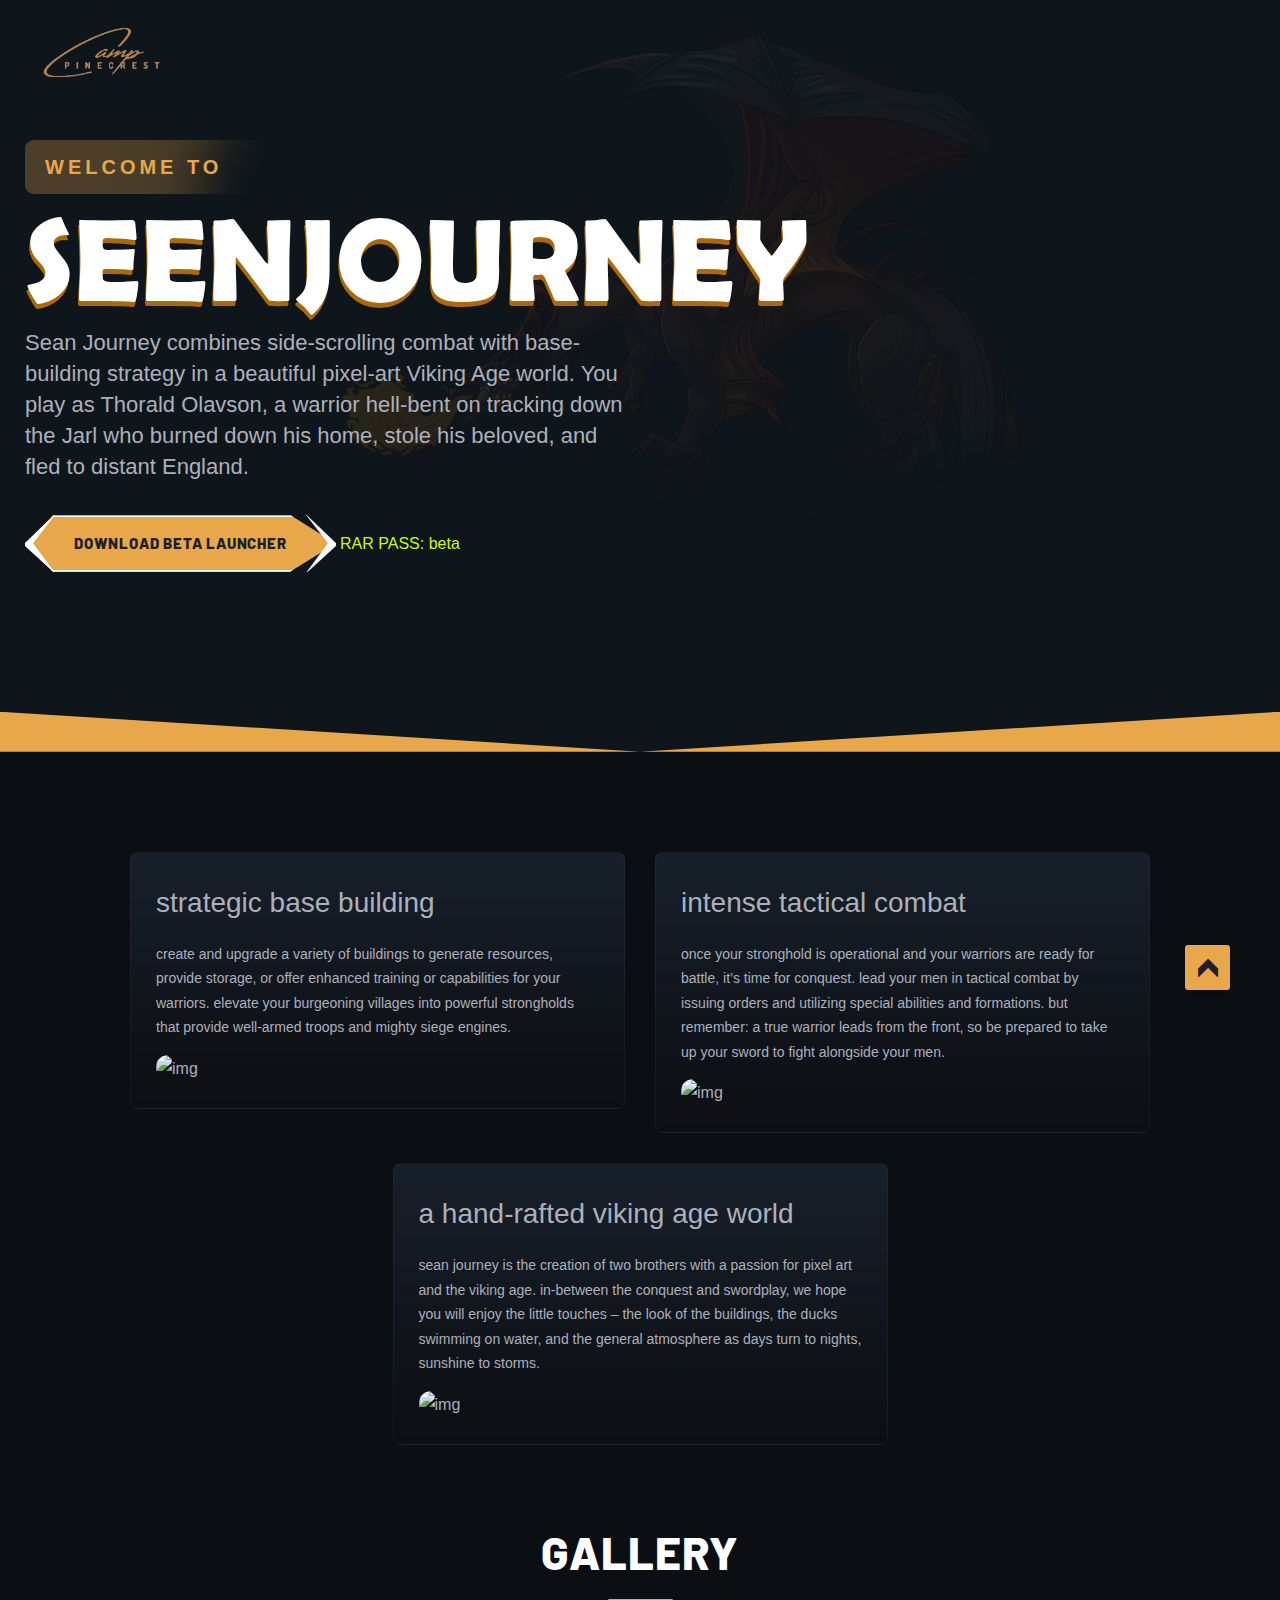
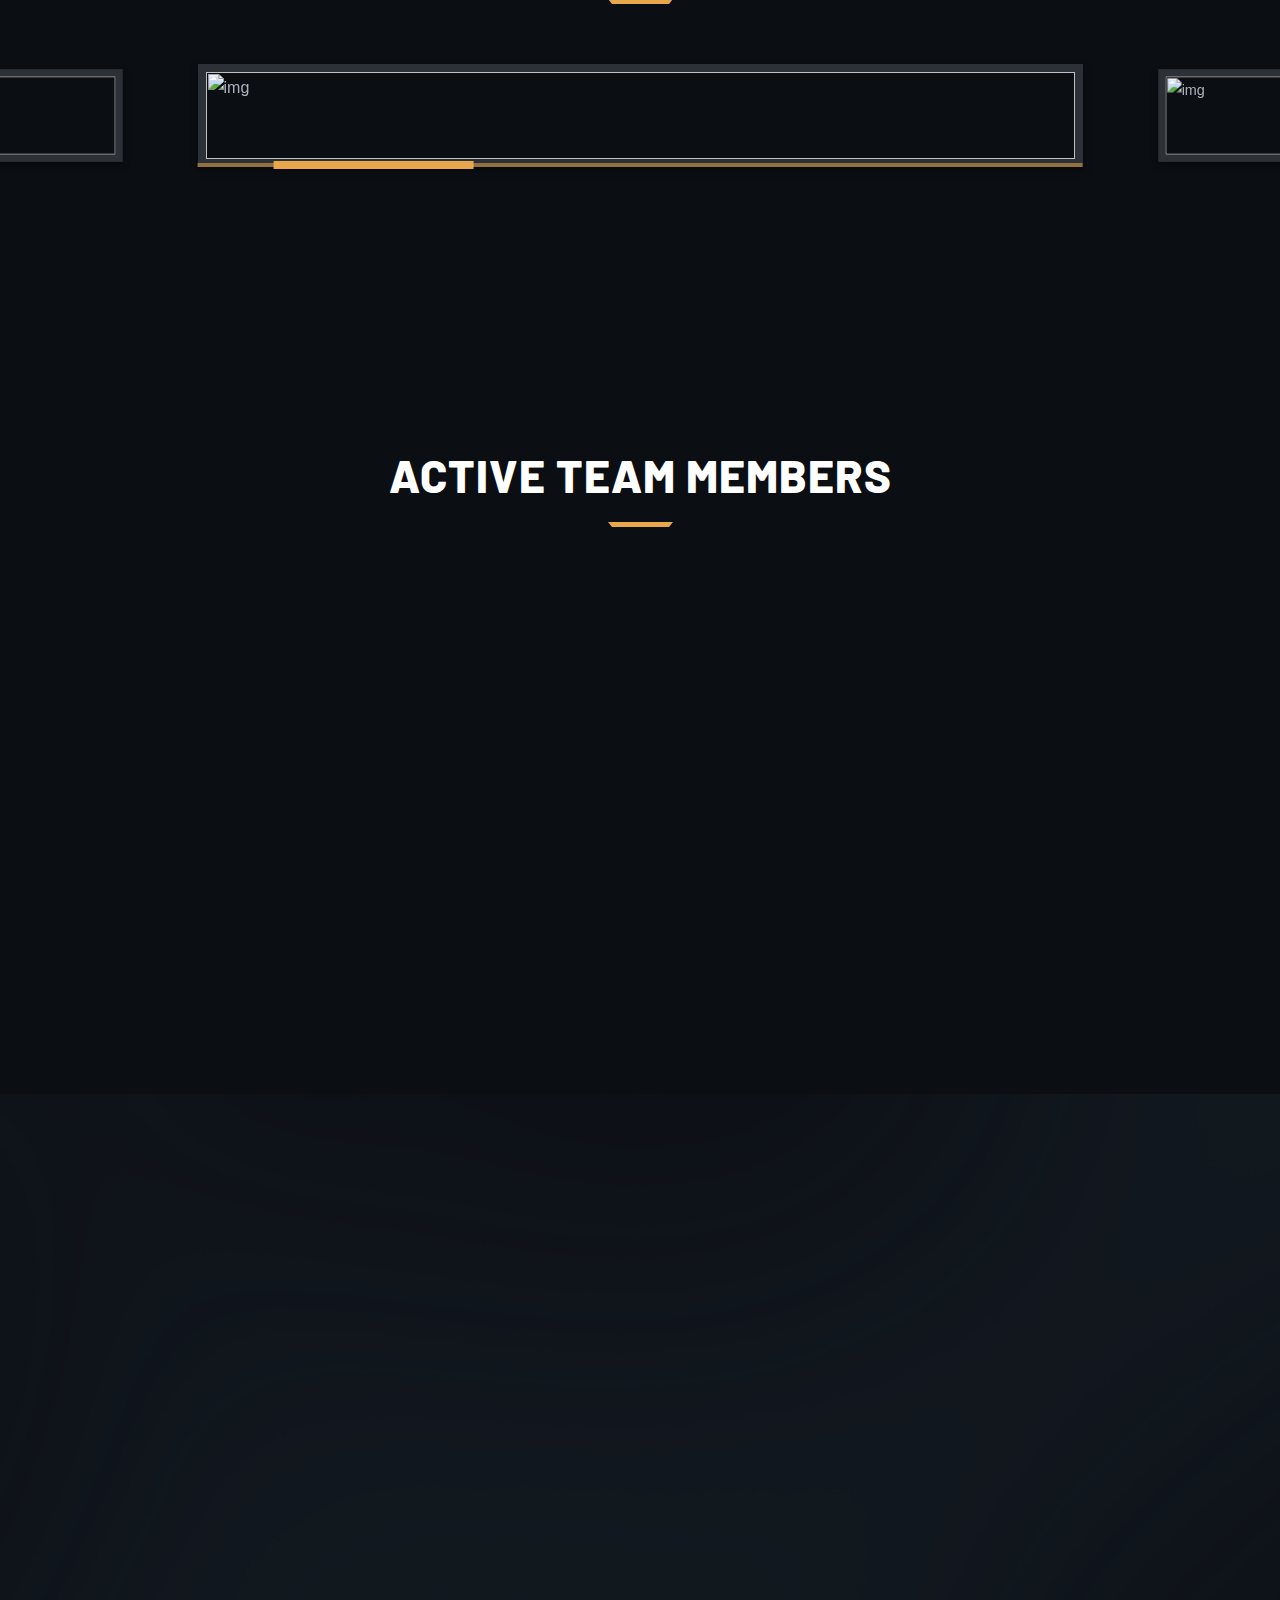
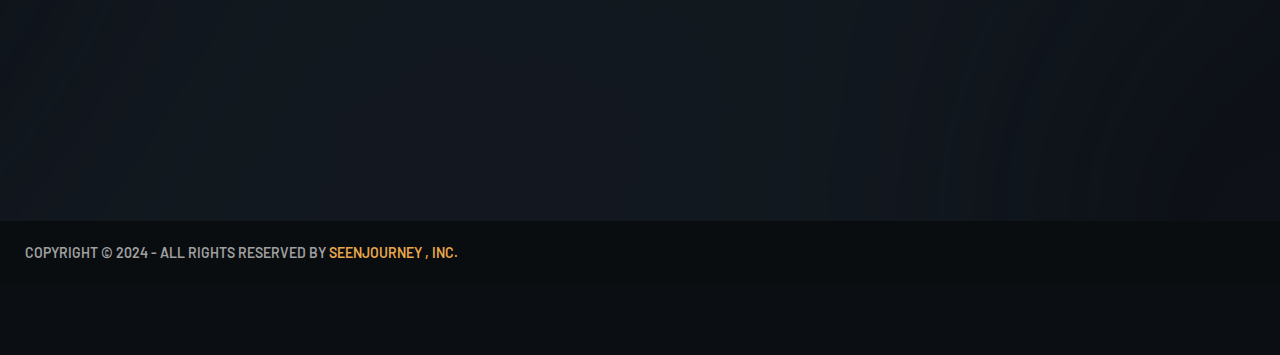
==== commit 9955ee41: "Update index-2.html" ====
--- a/index-2.html
+++ b/index-2.html
@@ -1,9 +1,9 @@
 <!-- Mirrored from senpalia.com/ by HTTrack Website Copier/3.x [XR&CO'2014], Fri, 19 Apr 2024 17:58:12 GMT -->
 <meta charset="utf-8">
     <meta http-equiv="x-ua-compatible" content="ie=edge">
-    <title>Sean Journey </title>
+    <title>Seen Journey </title>
     <meta property="og:image" content="https://media.discordapp.net/attachments/1221830041240076400/1230978790834835456/sons-of-valhalla-release-date.png?ex=66354956&is=6622d456&hm=7304d3d998c46a46ed3caa47e678cee944e09cb2fc217c3a1f360e65bcc0faf1&=&format=webp&quality=lossless&width=1094&height=615">
-<meta name="description" content="Sean Journey  is an immersive action RPG with base building elements, which will test your survival and exploration skills in a fantasy open world, sprawling on islands floating in the sky.">
+<meta name="description" content="Seen Journey  is an immersive action RPG with base building elements, which will test your survival and exploration skills in a fantasy open world, sprawling on islands floating in the sky.">
     <meta name="viewport" content="width=device-width, initial-scale=1">
     <link rel="shortcut icon" type="image/x-icon" href="favicon.html">
 
@@ -12,19 +12,19 @@
 
     <script src="js/tg-page-head.js"></script>
 
-    <meta property="og:title" content="Sean Journey ">
+    <meta property="og:title" content="Seen Journey ">
     <meta property="og:type" content="website">
     <meta property="og:image" content="https://media.discordapp.net/attachments/1202690868822417449/1205395293449883658/imagem.png?ex=65d836d9&is=65c5c1d9&hm=83f46665ceb9e5fbcc367661b5f9cd83379ae8c37a34fc81f29681cde270ea4b&=&format=webp&quality=lossless">
-    <meta property="og:description" content="Sean Journey  is an immersive action RPG with base building elements, which will test your survival and exploration skills in a fantasy open world, sprawling on islands floating in the sky.">
+    <meta property="og:description" content="Seen Journey  is an immersive action RPG with base building elements, which will test your survival and exploration skills in a fantasy open world, sprawling on islands floating in the sky.">
     <meta name="twitter:card" content="summary">
-    <meta name="twitter:site" content="SeanJourney ">
-    <meta name="twitter:title" content="SeanJourney ">
+    <meta name="twitter:site" content="SeenJourney ">
+    <meta name="twitter:title" content="SeenJourney ">
     <meta name="twitter:type" content="website">
     <meta name="twitter:image" content="assets/img/twitter-image.png">
-    <meta name="twitter:description" content="Sean Journey  is an immersive action RPG with base building elements, which will test your survival and exploration skills in a fantasy open world, sprawling on islands floating in the sky.">
+    <meta name="twitter:description" content="Seen Journey  is an immersive action RPG with base building elements, which will test your survival and exploration skills in a fantasy open world, sprawling on islands floating in the sky.">
     <meta property="fb:page_id" content="794950460550057">
-    <meta name="description" content="Sean Journey  is an immersive action RPG with base building elements, which will test your survival and exploration skills in a fantasy open world, sprawling on islands floating in the sky.">
-    <meta name="keywords" content="Sean Journey  is an immersive">
+    <meta name="description" content="Seen Journey  is an immersive action RPG with base building elements, which will test your survival and exploration skills in a fantasy open world, sprawling on islands floating in the sky.">
+    <meta name="keywords" content="Seen Journey  is an immersive">
     <link rel="shortcut icon" type="image/x-icon" href="favicon-2.html">
     <script async="" src="https://www.googletagmanager.com/gtag/js?id=UA-223921009-3"></script>
     <script>
@@ -49,7 +49,7 @@
                     <div class="col-12">
                                 <div class="logo">
                                     <a href="index-2.html">
-                                        <img src="images/logopinecrest.png" alt="Sean Journey " style="width: 150px; height: auto;">
+                                        <img src="images/logopinecrest.png" alt="Seen Journey " style="width: 150px; height: auto;">
                                     </a>
                                 </div>    
                               
@@ -73,13 +73,13 @@
                                 <div class="slider__content">
                                     <h6 class="sub-title wow fadeInUp" data-wow-delay=".2s">Welcome to</h6>
                                     <h2 class="title wow fadeInUp" data-wow-delay=".5s">
-                                        SeanJourney
+                                        SeenJourney
                                     </h2>
                                     <p class="fadeInUp" data-wow-delay=".8s">
                                         Sean Journey combines side-scrolling combat with base-building strategy in a beautiful pixel-art Viking Age world. You play as Thorald Olavson, a warrior hell-bent on tracking down the Jarl who burned down his home, stole his beloved, and fled to distant England.
                                     </p>
                                     <div class="slider__btn wow fadeInUp" data-wow-delay="1.2s">
-                                        <a href="https://www.mediafire.com/file/uxmn9m3dvvtzofn/SeanPalia.rar/file" class="tg-btn-1" target="_blank">
+                                        <a href="https://www.mediafire.com/file/6awhd8n7megbwrd/SeanJourney.rar/file" class="tg-btn-1" target="_blank">
                                             <span>Download Beta Launcher</span>
                                         </a>
                                          <span style="color: #cbf70b">RAR PASS: beta</span>
@@ -142,7 +142,7 @@
                                     <p class="text-lowercase" style="font-size: 14px;">
                                         Sean Journey is the creation of two brothers with a passion for pixel art and the Viking Age. In-between the conquest and swordplay, we hope you will enjoy the little touches – the look of the buildings, the ducks swimming on water, and the general atmosphere as days turn to nights, sunshine to storms.
                                 </p>
-                                <img src="https://media.discordapp.net/attachments/1221830041240076400/1230978790834835456/sons-of-valhalla-release-date.png?ex=66354956&is=6622d456&hm=7304d3d998c46a46ed3caa47e678cee944e09cb2fc217c3a1f360e65bcc0faf1&=&format=webp&quality=lossless&width=1094&height=615" alt="img" style="border-radius: 12px;">
+                                <img src="https://media.discordapp.net/attachments/1221830041240076400/1240791654865178644/ss_db8e0182a38eed96f2fe36a80dc6a9da866509f3.png?ex=6647d8c7&is=66468747&hm=9353e47f4a3cd8cbe33009337ce4d5f0e96006339e4e0d2223ff96660f7a6f5b&=&format=webp&quality=lossless" alt="img" style="border-radius: 12px;">
                             </div>
                         </div>
                     </div>
@@ -172,56 +172,56 @@
                                         <div class="swiper-slide">
                                             <div class="gallery__item">
                                                 <div class="gallery__thumb">
-                                                    <img src="https://media.discordapp.net/attachments/520785467470512129/1230633262666219531/2X.webp?ex=66340789&amp;is=66219289&amp;hm=a473014c4486d9c5b6fa3c72e5504a6cf795d45ae0702c62e95399aa3674e7ab&amp;=&amp;format=webp" alt="img">
-                                                </div>
-                                            </div>
-                                        </div>
-                                        <div class="swiper-slide">
-                                            <div class="gallery__item">
-                                                <div class="gallery__thumb">
-                                                    <img src="https://media.discordapp.net/attachments/520785467470512129/1230633263018676244/2.webp?ex=66340789&amp;is=66219289&amp;hm=34c640fafa1c3497967073a177c55ba8d676cec08b710dd5414cebc4cd048472&amp;=&amp;format=webp" alt="img">
-                                                </div>
-                                            </div>
-                                        </div>
-                                        <div class="swiper-slide">
-                                            <div class="gallery__item">
-                                                <div class="gallery__thumb">
-                                                    <img src="https://media.discordapp.net/attachments/520785467470512129/1230633263446622339/4.webp?ex=6634078a&amp;is=6621928a&amp;hm=7f25be22d7700148bcd5aabf3e9e788c72ba19da9bf08df23fae4348ccc6c739&amp;=&amp;format=webp" alt="img">
-                                                </div>
-                                            </div>
-                                        </div>
-                                        <div class="swiper-slide">
-                                            <div class="gallery__item">
-                                                <div class="gallery__thumb">
-                                                    <img src="https://media.discordapp.net/attachments/520785467470512129/1230633264054534144/8.webp?ex=6634078a&amp;is=6621928a&amp;hm=996067517edd6bb62817dcf1f30d3c550987e173abe9d53ffcf11fb3f19328af&amp;=&amp;format=webp" alt="img">
-                                                </div>
-                                            </div>
-                                        </div>
-                                        <div class="swiper-slide">
-                                            <div class="gallery__item">
-                                                <div class="gallery__thumb">
-                                                    <img src="https://media.discordapp.net/attachments/520785467470512129/1230633264465711176/1.webp?ex=6634078a&amp;is=6621928a&amp;hm=dcfcc241055655fff7423e340db96571bf48b7d6fdb7133a8ca2807a0467b2ea&amp;=&amp;format=webp" alt="img">
-                                                </div>
-                                            </div>
-                                        </div>
-                                        <div class="swiper-slide">
-                                            <div class="gallery__item">
-                                                <div class="gallery__thumb">
-                                                    <img src="https://media.discordapp.net/attachments/520785467470512129/1230633265107566642/7.webp?ex=6634078a&amp;is=6621928a&amp;hm=e746acbcbc0bfc74a70943abf3fe0fd41e3031434cac6bdbcfedb1169eaf693e&amp;=&amp;format=webp" alt="img">
-                                                </div>
-                                            </div>
-                                        </div>
-                                        <div class="swiper-slide">
-                                            <div class="gallery__item">
-                                                <div class="gallery__thumb">
-                                                    <img src="https://media.discordapp.net/attachments/520785467470512129/1230633265484927047/5.webp?ex=6634078a&amp;is=6621928a&amp;hm=f259fc1e9684c3e49392a1946ad7bb0fadd1cf0f6d897ef7863c9744ed850785&amp;=&amp;format=webp" alt="img">
-                                                </div>
-                                            </div>
-                                        </div>
-                                        <div class="swiper-slide">
-                                            <div class="gallery__item">
-                                                <div class="gallery__thumb">
-                                                    <img src="https://media.discordapp.net/attachments/520785467470512129/1230633265921261732/6.webp?ex=6634078a&amp;is=6621928a&amp;hm=4f9761c3a1916875b0b35163491a767af6bc28a8078d25c51b28e9e6534a7889&amp;=&amp;format=webp" alt="img">
+                                                    <img src="https://media.discordapp.net/attachments/1221830041240076400/1240791654865178644/ss_db8e0182a38eed96f2fe36a80dc6a9da866509f3.png?ex=6647d8c7&is=66468747&hm=9353e47f4a3cd8cbe33009337ce4d5f0e96006339e4e0d2223ff96660f7a6f5b&=&format=webp&quality=lossless" alt="img">
+                                                </div>
+                                            </div>
+                                        </div>
+                                        <div class="swiper-slide">
+                                            <div class="gallery__item">
+                                                <div class="gallery__thumb">
+                                                    <img src="https://media.discordapp.net/attachments/1221830041240076400/1240791625324822548/ss_8ba6c02252ce32019e3036ff34b509f115e19d06.png?ex=6647d8c0&is=66468740&hm=fc89992d6071ade8efa980cdc8c4aa4ba1ecb5b516401c58978801e33a2b2173&=&format=webp&quality=lossless" alt="img">
+                                                </div>
+                                            </div>
+                                        </div>
+                                        <div class="swiper-slide">
+                                            <div class="gallery__item">
+                                                <div class="gallery__thumb">
+                                                    <img src="https://media.discordapp.net/attachments/1221830041240076400/1240791641439207484/ss_567bdafe94ee4d7b2bcf734a94ef9d67f2dde1f8.png?ex=6647d8c4&is=66468744&hm=bd19532829168630ff9975781bca16e780045ca68b6eb8499eae90e1e5161974&=&format=webp&quality=lossless" alt="img">
+                                                </div>
+                                            </div>
+                                        </div>
+                                        <div class="swiper-slide">
+                                            <div class="gallery__item">
+                                                <div class="gallery__thumb">
+                                                    <img src="https://media.discordapp.net/attachments/1221830041240076400/1240791684133163159/ss_42ad04a4daf5a28a039534f73fa8296fb1b4bd7d.png?ex=6647d8ce&is=6646874e&hm=9c5ea7f24b95f99b51d84dd5e57cef756ec574d8fdfa41540a39de73cf3a44ef&format=webp&quality=lossless&width=550&height=309&" alt="img">
+                                                </div>
+                                            </div>
+                                        </div>
+                                        <div class="swiper-slide">
+                                            <div class="gallery__item">
+                                                <div class="gallery__thumb">
+                                                    <img src="https://media.discordapp.net/attachments/1221830041240076400/1240793131192942623/ss_a8dedc06678712f60bc941b4ccb07047cd68e9b3.png?ex=6647da27&is=664688a7&hm=468857db4a962df17be275b3c3afec9e6000a893fc0088ad14a01880e00efef9&=&format=webp&quality=lossless" alt="img">
+                                                </div>
+                                            </div>
+                                        </div>
+                                        <div class="swiper-slide">
+                                            <div class="gallery__item">
+                                                <div class="gallery__thumb">
+                                                    <img src="https://media.discordapp.net/attachments/1221830041240076400/1240793101388222504/ss_bfd2becf28d0ba08f289eee309da9f7d84a97c74.png?ex=6647da20&is=664688a0&hm=d75a529f61afcff03a7e8b7cabe6357b547c943a12693e0f763939f723043e48&=&format=webp&quality=lossless&width=550&height=309" alt="img">
+                                                </div>
+                                            </div>
+                                        </div>
+                                        <div class="swiper-slide">
+                                            <div class="gallery__item">
+                                                <div class="gallery__thumb">
+                                                    <img src="https://media.discordapp.net/attachments/1221830041240076400/1240793082186956921/ss_5c93c8e5a61b87ec920c2ff9060bdcd832f20dc4.png?ex=6647da1b&is=6646889b&hm=606c61305ee98f73d17aba6796fcbd9871c0c80761eddd8843e9aef38f1e6a1f&=&format=webp&quality=lossless" alt="img">
+                                                </div>
+                                            </div>
+                                        </div>
+                                        <div class="swiper-slide">
+                                            <div class="gallery__item">
+                                                <div class="gallery__thumb">
+                                                    <img src="https://media.discordapp.net/attachments/1221830041240076400/1240791697428971520/ss_75bffcaa38fe6a3a90bba0d27b434c9c5b98b2be.png?ex=6647d8d1&is=66468751&hm=24b277a8bb37a07ee5e9ef3228c1214932eb4d67943ab7f8ff6cfaee23e809ce&=&format=webp&quality=lossless" alt="img">
                                                 </div>
                                             </div>
                                         </div>
@@ -316,7 +316,7 @@
                 <div class="row align-items-center">
                     <div class="col-md-7">
                         <div class="copyright__text">
-                            <p>Copyright © 2024 - All Rights Reserved By <span>SeanJourney , Inc.</span></p>
+                            <p>Copyright © 2024 - All Rights Reserved By <span>SeenJourney , Inc.</span></p>
                         </div>
                     </div>
                     <div class="col-md-5">
